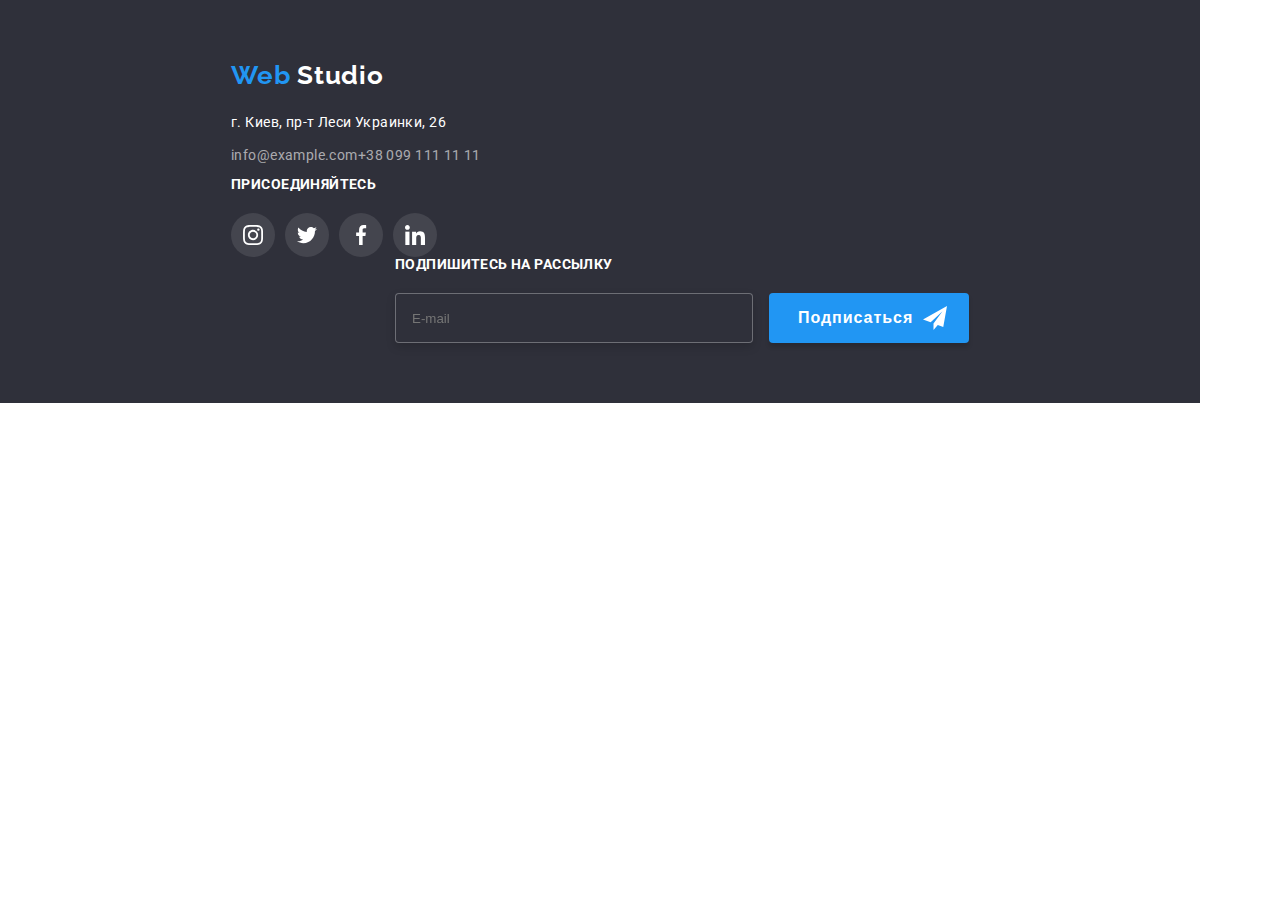
==== index.html @ d9db0a03 "clients" ====
<!DOCTYPE html>
<html lang="ru">
  
<head>
  <meta charset="UTF-8" />
  <meta http-equiv="X-UA-Compatible" content="IE=edge" />
  <meta name="viewport" content="width=device-width>, initial-scale=1.0" />
  <link rel="preconnect" href="https://fonts.googleapis.com">
  <link rel="preconnect" href="https://fonts.gstatic.com" crossorigin>
  <link href="https://fonts.googleapis.com/css2?family=Raleway:wght@700&family=Roboto:wght@400;500;700;900&display=swap"
    rel="stylesheet">
  <title>Document</title>
  <link rel="stylesheet" href="https://cdnjs.cloudflare.com/ajax/libs/modern-normalize/1.1.0/modern-normalize.min.css"
    integrity="sha512-wpPYUAdjBVSE4KJnH1VR1HeZfpl1ub8YT/NKx4PuQ5NmX2tKuGu6U/JRp5y+Y8XG2tV+wKQpNHVUX03MfMFn9Q=="
    crossorigin="anonymous" referrerpolicy="no-referrer" />
    <link
    rel="stylesheet"
    href="https://cdnjs.cloudflare.com/ajax/libs/animate.css/4.1.1/animate.min.css"
  />
  <link rel="stylesheet" href="./css/main.min.css" />
</head>
<body>
  <!--Header-->
  <!-- <header class="header">
    <div class="container">
      <a class="logo header__logo" href="./index.html"><span class="logo__web">Web</span>
        <span class="logo__studio">Studio</span></a>
      <nav class="navigation">
        <ul class="header-list">
          <li class="header-list__item">
            <a class="header-list__link current header-list__link current--active" href="./index.html">Студия</a>
          </li>
          <li class="header-list__item">
            <a class="header-list__link" href="./potrfolio.html">Портфолио</a>
          </li>
          <li class="header-list__item">
            <a class="header-list__link" href="Контакты">Контакты</a>
          </li>
        </ul>
      </nav>
      <ul class="header-list">
        <li class="header-list__item">
          <a class="header-list__mail" href="mailto:info@devstudio.com">
           <svg class="header-list__icon" width="16" height="12">
              <use href="./images/icons/symbol-defs header.svg#icon-envelope">
              </use>
            </svg>
            info@devstudio.com
          </a>
        </li>
        <li class="header-list__item">
          <a class="header-list__tel" href="tel:+380961111111">
            <svg class="header-list__icon" width="10" height="16">
              <use href="./images/icons/symbol-defs header.svg#icon-smartphone">
              </use>
            </svg>
            +38 096 111 11 11
          </a>
        </li>
      </ul>
    </div>
  </header>
  <main> -->
    <!--Section 1-->
    <!-- <section class="hero">
      <div class="container">
        <h1 class="hero__title">Эффективные решения <br> для вашего бизнеса</h1>
        <button type="button" class="hero__btn" data-modal-open>Заказать услугу</button>
      </div>
    </section> -->
    <!--Section 2-->
   <!--  <section class="about">
      <div class="container">
        <h2 class="visually-hidden">Преимущества</h2>
        <ul class="about-list">
          <li class="about-list__item">
            <div class="feauture">
              <svg class="feauture__icon" width="70" height="70">
                <use href="./images/icons/symbol-defs feauture.svg#icon-antenna">
                </use>
              </svg>
            </div>
            <h3 class="about-list__title">Внимание к деталям</h3>
            <p class="about-list__text">
              Идейные соображения, а также начало повседневной работы по
              формированию позиции.
            </p>
          </li>
          <li class="about-list__item">
            <div class="feauture">
              <svg class="feauture__icon" width="70" height="70">
                <use href="./images/icons/symbol-defs feauture.svg#icon-clock">
                </use>
              </svg>
            </div>
            <h3 class="about-list__title">Пунктуальность</h3>
            <p class="about-list__text">
              Задача организации, в особенности же рамки и место обучения кадров
              влечет за собой.
            </p>
          </li>
          <li class="about-list__item">
            <div class="feauture">
              <svg class="feauture__icon" width="70" height="70">
                <use href="./images/icons/symbol-defs feauture.svg#icon-diagram">
                </use>
              </svg>
            </div>
            <h3 class="about-list__title">Планирование</h3>
            <p class="about-list__text">
              Равным образом консультация с широким активом в значительной
              степени обуславливает.
            </p>
          </li>
          <li class="about-list__item">
            <div class="feauture">
              <svg class="feauture__icon" width="70" height="70">
                <use href="./images/icons/symbol-defs feauture.svg#icon-astronaut">
                </use>
              </svg>
            </div>
            <h3 class="about-list__title">Современные технологии</h3>
            <p class="about-list__text">
              Значимость этих проблем настолько очевидна, что реализация
              плановых заданий.
            </p>
          </li>
        </ul>
      </div>
    </section> --> 
    <!--Section 3-->
 <!--   <section class="work">
      <div class="container">
        <h2 class="work__title">Чем мы занимаемся</h2>
        <ul class="work-list">
          <li class="work-list__item">
            <div class="label">
              <img src="./images/box1.jpg" alt="код" width="370" height="294" />
              <h3 class="label__title">ДЕСКТОПНЫЕ ПРИЛОЖЕНИЯ</h3>
            </div>
          </li>
          <li class="work-list__item">
            <div class="label">
              <img src="./images/box2.jpg" alt="телефон" width="370" height="294" />
              <h3 class="label__title">МОБИЛЬНЫЕ ПРИЛОЖЕНИЯ</h3>
            </div>
          </li>
          <li class="work-list__item">
            <div class="label">
              <img src="./images/box3.jpg" alt="изображение" width="370" height="294" />
              <h3 class="label__title">ДИЗАЙНЕРСКИЕ РЕШЕНИЯ</h3>
            </div>
          </li>
        </ul>
      </div>
    </section>  -->
    <!--Section 4-->
   <!--  <section class="team">
      <div class="container">
        <h2 class="team__title">Наша команда</h2>
        <ul class="team-list">
          <li class="team-list__item">
            <img src="./images/productdesigner.jpg" alt="Product Designer" width="270" height="260" class="team-list__img" />
            <div class="team-member">
              <h3 class="team-member__name">Игорь Демьяненко</h3>
              <p class="team-member__pos">Product Designer</p>
              <ul class="soc-list">
                <li class="soc-list__item">
                  <a href="" class="soc-list__link link">
                    <svg class="soc-list__icon" width="20" height="20">
                      <use href="./images/icons/symbol-defs.svg#icon-instagram"></use>
                    </svg>
                  </a>
                </li>
                <li class="soc-list__item">
                  <a href="" class="soc-list__link link">
                    <svg class="soc-list__icon" width="20" height="20">
                      <use href="./images/icons/symbol-defs.svg#icon-twitter"></use>
                    </svg>
                  </a>
                </li>
                <li class="soc-list__item">
                  <a href="" class="soc-list__link link">
                    <svg class="soc-list__icon" width="20" height="20">
                      <use href="./images/icons/symbol-defs.svg#icon-facebook"></use>
                    </svg>
                  </a>
                </li>
                <li class="soc-list__item">
                  <a href="" class="soc-list__link link">
                    <svg class="soc-list__icon" width="20" height="20">
                      <use href="./images/icons/symbol-defs.svg#icon-linkedin"></use>
                    </svg>
                  </a>
                </li>
              </ul>
            </div>
          <li class="team-list__item">
            <img src="./images/frontenddeveloper.jpg" alt="Frontend developer" width="270" height="260"
              class="team-list__img" />
            <div class="team-member">
              <h3 class="team-member__name">Ольга Репина</h3>
              <p class="team-member__pos">Frontend Developer</p>
              <ul class="soc-list">
                <li class="soc-list__item">
                  <a href="" class="soc-list__link link">
                    <svg class="soc-list__icon" width="20" height="20">
                      <use href="./images/icons/symbol-defs.svg#icon-instagram"></use>
                    </svg>
                  </a>
                </li>
                <li class="soc-list__item">
                  <a href="" class="soc-list__link link">
                    <svg class="soc-list__icon" width="20" height="20">
                      <use href="./images/icons/symbol-defs.svg#icon-twitter"></use>
                    </svg>
                  </a>
                </li>
                <li class="soc-list__item">
                  <a href="" class="soc-list__link link">
                    <svg class="soc-list__icon" width="20" height="20">
                      <use href="./images/icons/symbol-defs.svg#icon-facebook"></use>
                    </svg>
                  </a>
                </li>
                <li class="soc-list__item">
                  <a href="" class="soc-list__link link">
                    <svg class="soc-list__icon" width="20" height="20">
                      <use href="./images/icons/symbol-defs.svg#icon-linkedin"></use>
                    </svg>
                  </a>
                </li>
              </ul>
            </div>
          <li class="team-list__item">
            <img src="./images/marketing.jpg" alt="Marketing" width="270" height="260" class="team-list__img" />
            <div class="team-member">
              <h3 class="team-member__name">Николай Тарасов</h3>
              <p class="team-member__pos">Marketing</p>
              <ul class="soc-list">
                <li class="soc-list__item">
                  <a href="" class="soc-list__link link">
                    <svg class="soc-list__icon" width="20" height="20">
                      <use href="./images/icons/symbol-defs.svg#icon-instagram"></use>
                    </svg>
                  </a>
                </li>
                <li class="soc-list__item">
                  <a href="" class="soc-list__link link">
                    <svg class="soc-list__icon" width="20" height="20">
                      <use href="./images/icons/symbol-defs.svg#icon-twitter"></use>
                    </svg>
                  </a>
                </li>
                <li class="soc-list__item">
                  <a href="" class="soc-list__link link">
                    <svg class="soc-list__icon" width="20" height="20">
                      <use href="./images/icons/symbol-defs.svg#icon-facebook"></use>
                    </svg>
                  </a>
                </li>
                <li class="soc-list__item">
                  <a href="" class="soc-list__link link">
                    <svg class="soc-list__icon" width="20" height="20">
                      <use href="./images/icons/symbol-defs.svg#icon-linkedin"></use>
                    </svg>
                  </a>
                </li>
              </ul>
            </div>
          <li class="team-list__item">
            <img src="./images/uldesigner.jpg" alt="UI Designer" width="270" height="260" class="team-list__img" />
            <div class="team-member">
              <h3 class="team-member__name">Михаил Ермаков</h3>
              <p class="team-member__pos">UI Designer</p>
              <ul class="soc-list">
                <li class="soc-list__item">
                  <a href="" class="soc-list__link link">
                    <svg class="soc-list__icon" width="20" height="20">
                      <use href="./images/icons/symbol-defs.svg#icon-instagram"></use>
                    </svg>
                  </a>
                </li>
                <li class="soc-list__item">
                  <a href="" class="soc-list__link link">
                    <svg class="soc-list__icon" width="20" height="20">
                      <use href="./images/icons/symbol-defs.svg#icon-twitter"></use>
                    </svg>
                  </a>
                </li>
                <li class="soc-list__item">
                  <a href="" class="soc-list__link link">
                    <svg class="soc-list__icon" width="20" height="20">
                      <use href="./images/icons/symbol-defs.svg#icon-facebook"></use>
                    </svg>
                  </a>
                </li>
                <li class="soc-list__item">
                  <a href="" class="soc-list__link link">
                    <svg class="soc-list__icon" width="20" height="20">
                      <use href="./images/icons/symbol-defs.svg#icon-linkedin"></use>
                    </svg>
                  </a>
                </li>
              </ul>
            </div>
          </ul>
        </div>
    </section>
    <--Clients-->
   <!--  <section class="clients">
      <div class="container">
        <h2 class="clients__title">Постоянные клиенты</h2>
        <ul class="clients-list">
          <li class="clients-list__item">
            <a href="" class="clients-list__link">
              <svg class="clients-list__icon" width="106" height="60">
                <use href="./images/icons/symbol-defs clients.svg#icon-one"></use>
              </svg>
            </a>
          </li>
          <li class="clients-list__item">
            <a href="" class="clients-list__link">
              <svg class="clients-list__icon" width="106" height="60">
                <use href="./images/icons/symbol-defs clients.svg#icon-two"></use>
              </svg>
            </a>
          </li>
          <li class="clients-list__item">
            <a href="" class="clients-list__link">
              <svg class="clients-list__icon" width="106" height="60">
                <use href="./images/icons/symbol-defs clients.svg#icon-three"></use>
              </svg>
            </a>
          </li>
          <li class="clients-list__item">
            <a href="" class="clients-list__link">
              <svg class="clients-list__icon" width="106" height="60">
                <use href="./images/icons/symbol-defs clients.svg#icon-four"></use>
              </svg>
            </a>
          </li>
          <li class="clients-list__item">
            <a href="" class="clients-list__link">
              <svg class="clients-list__icon" width="106" height="60">
                <use href="./images/icons/symbol-defs clients.svg#icon-five"></use>
              </svg>
            </a>
          </li>
          <li class="clients-list__item">
            <a href="" class="clients-list__link">
              <svg class="clients-list__icon" width="106" height="60">
                <use href="./images/icons/symbol-defs clients.svg#icon-six"></use>
              </svg>
            </a>
          </li>
        </ul>
      </div>
    </section>
  </main> --> 
  <!--Footer-->
  <footer class="footer">
    <div class="container">
      <div class="flex-wrap-footer">
      <div class="footer-address">
        <a class="logo footer-address__logo" href="./index.html">
          <span class="logo__web">Web</span>
          <span class="logo__studio logo__studio--inverse">Studio</span></a>
        <p class="footer-address__text">г. Киев, пр-т Леси Украинки, 26</p>
        <address>
          <ul class="address-list">
            <li class="address-list__item"><a class="address-list__mail">info@example.com</a></li>
            <li class="address-list__item"><a class="address-list__tel">+38 099 111 11 11</a></li>
          </ul>
        </address>
      </div>
      <div class="footer-invite">
        <p class="footer-invite__text">ПРИСОЕДИНЯЙТЕСЬ</p>
        <ul class="footersoc-list list">
          <li class="footersoc-list__item">
            <a href="" class="footersoc-list__link link">
              <svg class="footersoc-list__icon" width="20" height="20">
                <use href="./images/icons/symbol-defs.svg#icon-instagram"></use>
              </svg>
            </a>
          </li>
          <li class="footersoc-list__item">
            <a href="" class="footersoc-list__link link">
              <svg class="footersoc-list__icon" width="20" height="20">
                <use href="./images/icons/symbol-defs.svg#icon-twitter"></use>
              </svg>
            </a>
          </li>
          <li class="footersoc-list__item">
            <a href="" class="footersoc-list__link link">
              <svg class="footersoc-list__icon" width="20" height="20">
                <use href="./images/icons/symbol-defs.svg#icon-facebook"></use>
              </svg>
            </a>
          </li>
          <li class="footersoc-list__item">
            <a href="" class="footersoc-list__link link">
              <svg class="footersoc-list__icon" width="20" height="20">
                <use href="./images/icons/symbol-defs.svg#icon-linkedin"></use>
              </svg>
            </a>
          </li>
        </ul>
      </div>
      </div>
      <div class="footer-form">
        <p class="footer-form__text">ПОДПИШИТЕСЬ НА РАССЫЛКУ</p>
        <input type="email" name="email" class="footer-form__input" placeholder="E-mail" required/>
        <button class="footer-form__submit" type="submit">Подписаться</button>
      </div>
    </div>
  </footer>
  <div class="backdrop is-hidden" data-modal>
  <div class="modal">
      <button type="button" class="modal__button" data-modal-close>
        <svg class="modal__icon" width="18" height="18">
          <use href="./images/icons.svg/symbol-defs.svg#icon-close"></use>
        </svg>
      </button>
      <p class="modal__title">Оставьте свои данные, мы вам перезвоним</p>
      <form class="modal__form">
        <div class="modal__form-field">
        <label class="modal__input-text" for="user-name">Имя</label>
        <div class="modal__input-wrap">
        <input type="text" name="user-name" class="modal__input" id="user-name" required/>
        <svg class="modal__input-icon" width="18" height="18">
          <use href="./images/icons.svg/symbol-defs.svg#icon-person"></use>
        </svg>
      </div>
       </div>

       <div class="modal__form-field">
        <label class="modal__input-text" for="user-tel">Телефон</label>
        <div class="modal__input-wrap">
        <input type="tel" name="user-tel" class="modal__input" id="user-tel" required/>
        <svg class="modal__input-icon" width="18" height="18">
          <use href="./images/icons.svg/symbol-defs.svg#icon-phone"></use>
        </svg>
       </div>
       </div>

       <div class="modal__form-field">
        <label class="modal__input-text" for="user-email">Почта</label>
        <div class="modal__input-wrap">
        <input type="email" name="user-email" class="modal__input" id="user-email" required/>
        <svg class="modal__input-icon" width="18" height="18">
          <use href="./images/icons.svg/symbol-defs.svg#icon-email"></use>
        </svg>
       </div>
       </div>


       <div class="modal__form-field">
        <label class="modal__input-text" for="user-text">Комментарий</label>
        <textarea class="modal__text" name="user-text" id="user-text" placeholder="Введите текст"></textarea>
      </div>

      <div class="modal__form-field"> 
        <input type="checkbox" class="modal__check visually-hidden" id="modal-check" name="privacy-check" required/>
        <label for="modal-check" class="modal__check-text">Соглашаюсь с рассылкой и принимаю &nbsp;
          <a href="" class="modal__check-link">Условия договора</a></label>
      </div>

      <button type="submit" class="modal__submit">Отправить</button>  
      </form>
    </div>
  </div>
  <script src="./js/modal.js"></script>
</body>
</html>
---- css/main.min.css ----
:root{--header-color: #212121;--first-title-color: #212121;--second-title-color: #2196f3;--first-btn-color: #ffffff;--second-btn-color: #2196f3;--accent-color: #2196f3}*,*::before,*::after{-webkit-box-sizing:border-box;box-sizing:border-box}textarea{resize:none}.visually-hidden{position:absolute;white-space:nowrap;width:1px;height:1px;overflow:hidden;border:0;padding:0;clip:rect(0 0 0 0);-webkit-clip-path:inset(50%);clip-path:inset(50%);margin:-1px}img{display:block;max-width:100%;height:auto;width:100%}body{color:#757575;font-family:Roboto,sans-serif;margin:0 auto}p,h1,h2,h3,h4,h5,h6{margin:0}ul,ol{margin:0;padding-left:0}.header-list,.about-list,.work-list,.clients-list,.footersoc-list,.team-list,.team-soc-list,.address-list,.section-list,.project-list,.section__title,.section__text,.project-list{list-style:none}.header__logo,.header-list__link,.team-soc-link,.clients-link,.footer-address__logo,.header-list__mail,.header-list__tel,.address-mail,.address-tel,.work-link,.section__title,.section__text,.project-list,.project-list__link{text-decoration:none}.container{width:100%;padding-left:15px;padding-right:15px;margin:0 auto}@media screen and (min-width: 480px){.container{width:480px}}@media screen and (min-width: 768px){.container{width:768px}}@media screen and (min-width: 1200px){.container{width:1200px}}.header .container{display:-webkit-box;display:-ms-flexbox;display:flex;-webkit-box-align:center;-ms-flex-align:center;align-items:center}.header{display:block;border-bottom:1px solid #ececec}.header-list{display:-webkit-box;display:-ms-flexbox;display:flex;margin-left:auto;display:flex;-webkit-box-align:baseline;-ms-flex-align:baseline;align-items:baseline;-webkit-box-align:center;-ms-flex-align:center;align-items:center;-webkit-box-pack:center;-ms-flex-pack:center;justify-content:center;cursor:pointer;color:#757575}.header-list__link{display:-webkit-box;display:-ms-flexbox;display:flex;-webkit-box-align:center;-ms-flex-align:center;align-items:center;font-weight:500;font-size:14px;line-height:1.14;letter-spacing:.02em;color:var(--header-color)}.header-list__mail,.header-list__tel{display:-webkit-box;display:-ms-flexbox;display:flex;-webkit-box-align:center;-ms-flex-align:center;align-items:center;font-weight:500;font-size:14px;line-height:1.14;letter-spacing:.02em;color:#757575;-webkit-transition-property:color;transition-property:color;-webkit-transition-duration:250ms;transition-duration:250ms;-webkit-transition-timing-function:cubic-bezier(0.4, 0, 0.2, 1);transition-timing-function:cubic-bezier(0.4, 0, 0.2, 1)}.header-list__tel{margin-left:0 auto}.header-list__icon :hover,.header-list__icon :focus{fill:#2196f3}.header-list__tel+.header-list__mail{display:-webkit-box;display:-ms-flexbox;display:flex;-webkit-box-align:center;-ms-flex-align:center;align-items:center;font-weight:500;font-size:14px;line-height:1.14;color:#757575;-webkit-box-align:baseline;-ms-flex-align:baseline;align-items:baseline;-webkit-box-pack:center;-ms-flex-pack:center;justify-content:center;-webkit-transition-property:color;transition-property:color;-webkit-transition-duration:250ms;transition-duration:250ms;-webkit-transition-timing-function:cubic-bezier(0.4, 0, 0.2, 1);transition-timing-function:cubic-bezier(0.4, 0, 0.2, 1)}.header-list:hover,.header-list:focus{color:#2196f3}.header-list__link.current{position:relative;color:var(--accent-color)}.header-list__link.current--active{color:var(--accent-color)}.header-list__link.current::after{position:absolute;bottom:0;left:0;content:"";display:block;width:100%;height:4px;border-radius:2px;background-color:#2196f3}.header-list__icon{fill:currentColor;margin-right:10px}.header-list__link:hover,.header-list__link:focus{color:var(--accent-color)}.header__logo{font-family:"Raleway";font-weight:700;font-size:26px;line-height:1.19;letter-spacing:.03em;color:#000;margin-right:93px}.header__logo{margin-right:93px}.logo__web{font-family:"Raleway";font-weight:700;font-size:26px;line-height:1.19;letter-spacing:.03em;color:#2196f3}.logo__studio{font-family:"Raleway";font-weight:700;font-size:26px;line-height:1.19;letter-spacing:.03em;color:#000}.header-list .header-list__link{display:block;padding-top:32px;padding-bottom:32px;color:var(--header-color);font-weight:500;font-size:14px;line-height:1.14;letter-spacing:.02em;-webkit-transition-property:color;transition-property:color;-webkit-transition-duration:250ms;transition-duration:250ms;-webkit-transition-timing-function:cubic-bezier(0.4, 0, 0.2, 1);transition-timing-function:cubic-bezier(0.4, 0, 0.2, 1)}.header-list__item:not(:last-child){margin-right:50px}.header-list__item :hover,.header-list__item :focus{color:#2196f3}.hero{content:"";background-color:#2f303a;max-width:100%;max-height:auto;margin:0 auto;background-image:-webkit-gradient(linear, left top, left bottom, from(rgba(47, 48, 58, 0.4)), to(rgba(47, 48, 58, 0.4))),url(../images/hero.jpg);background-image:linear-gradient(rgba(47, 48, 58, 0.4), rgba(47, 48, 58, 0.4)),url(../images/hero.jpg);background-repeat:no-repeat;background-position:center;background-size:cover;padding-top:200px;padding-bottom:200px}@media screen and (min-width: 480px){.hero{width:480px;max-width:100%;max-height:auto;margin:0 auto}}@media screen and (min-width: 768px){.hero{width:768px;max-width:100%;max-height:auto;margin:0 auto}}@media screen and (min-width: 1200px){.hero{width:1200px;max-width:100%;max-height:auto;margin:0 auto}}.hero{background-color:#2f303a}.hero__title{margin:0 auto;margin-bottom:30px}@media screen and (min-width: 480px){.hero__title{width:480px;margin-top:0;font-weight:900;font-size:26px;line-height:1.61;letter-spacing:.06em;text-align:center;text-transform:uppercase;color:#fff;-webkit-box-align:center;-ms-flex-align:center;align-items:center;margin:0 auto;margin-bottom:30px}}@media screen and (min-width: 768px){.hero__title{width:768px;margin-top:0;font-weight:900;font-size:26px;line-height:1.61;letter-spacing:.06em;text-align:center;text-transform:uppercase;color:#fff;-webkit-box-align:center;-ms-flex-align:center;align-items:center;margin:0 auto;margin-bottom:30px}}@media screen and (min-width: 1200px){.hero__title{width:1200px;margin-top:0;font-weight:900;font-size:26px;line-height:1.61;letter-spacing:.06em;text-align:center;text-transform:uppercase;color:#fff;-webkit-box-align:center;-ms-flex-align:center;align-items:center;margin:0 auto;margin-bottom:30px}}.hero__btn{height:50px;min-width:200px;border-radius:4px;border:0;padding:10px 32px;text-align:center;font-family:inherit;font-weight:700;font-size:16px;line-height:1,88;display:block;letter-spacing:.06em;color:#fff;background-color:#2196f3;margin:0 auto;display:block}.about{padding-top:60px;padding-bottom:60px}@media screen and (min-width: 768px){.about{padding-top:60px;padding-bottom:60px}}@media screen and (min-width: 1200px){.about{padding-top:94px;padding-bottom:94px}}.about-list{margin-bottom:30px}@media screen and (min-width: 768px){.about-list{display:-webkit-box;display:-ms-flexbox;display:flex;-ms-flex-wrap:wrap;flex-wrap:wrap;margin-left:-30px}}.about-list__title{margin-bottom:10px;font-weight:700;font-size:14px;line-height:1.14;letter-spacing:.03em;text-transform:uppercase;color:#212121}.about-list__text{min-width:270px;font-weight:400;font-size:14px;line-height:1.71;letter-spacing:.03em;color:#757575;margin-bottom:30px}.feauture{width:100%;height:120px;margin-bottom:30px;background:#f5f4fa;border-radius:4px;-webkit-box-pack:center;-ms-flex-pack:center;justify-content:center;-webkit-box-align:center;-ms-flex-align:center;align-items:center}@media screen and (min-width: 768px){.feauture{display:-webkit-box;display:-ms-flexbox;display:flex;margin-bottom:30px}}.feauture__icon{width:70px;height:70px}@media screen and (min-width: 768px){.about-list__item{width:calc(50% - 30px);margin-left:30px}}@media screen and (min-width: 1200px){.about-list__item{width:calc(25% - 30px)}}@media screen and (min-width: 1200px){.work{width:1200px;padding-top:0;padding-bottom:94px}}.work__title{margin-bottom:50px;font-weight:700;font-size:36px;line-height:1.17;text-align:center;letter-spacing:.03em;color:#212121}@media screen and (min-width: 1200px){.work-list{width:1200px;display:-webkit-box;display:-ms-flexbox;display:flex}}.work-list__item+.work-list__item{margin-left:30px}.work-list__item{width:calc(33.3333333333% - 30px)}.label{position:relative}.label__title{position:absolute;bottom:0;color:#fff;background-color:rgba(47,48,58,.8);width:100%;height:70px;padding:27px;text-align:center;margin-bottom:0}.team{padding-top:60px;padding-bottom:60px}@media screen and (min-width: 768px){.team{padding-top:60px;padding-bottom:60px}}@media screen and (min-width: 1200px){.team{padding-top:94px;padding-bottom:94px}}.team{font-weight:500;font-size:16px;line-height:1.19;text-align:center;letter-spacing:.03em;color:#212121;background:#f5f4fa}.team__title{margin-bottom:30px;font-weight:700;font-size:28px;line-height:1.17;text-align:center;letter-spacing:.03em;color:#212121}@media screen and (min-width: 1200px){.team__title{margin-bottom:50px}}.team .team-list{margin-bottom:-30px}@media screen and (min-width: 768px){.team .team-list{display:-webkit-box;display:-ms-flexbox;display:flex;-ms-flex-wrap:wrap;flex-wrap:wrap;margin-left:-30px}}.team .team-list__img{background:#fff}.team .team-list__item{margin-bottom:30px}@media screen and (min-width: 768px){.team .team-list__item{width:calc(50% - 30px);margin-left:30px}}@media screen and (min-width: 1200px){.team .team-list__item{width:calc(25% - 30px)}}.team .team-list__item{background:#fff;-webkit-box-shadow:0px 1px 3px rgba(0,0,0,.12),0px 1px 1px rgba(0,0,0,.14),0px 2px 1px rgba(0,0,0,.2);box-shadow:0px 1px 3px rgba(0,0,0,.12),0px 1px 1px rgba(0,0,0,.14),0px 2px 1px rgba(0,0,0,.2);border-radius:0px 0px 4px 4px}.team .team-member{padding-top:30px;padding-bottom:30px;background-color:#fff}.team .team-member__name{font-weight:500;font-size:16px;line-height:1.19;text-align:center;letter-spacing:.03em;color:#212121;margin-bottom:10px;background:#fff}.team .team-member__pos{margin-bottom:16px;font-weight:400;font-size:16px;line-height:1.19;text-align:center;letter-spacing:.03em;color:#757575;background:#fff}.team .team-member:last-child{margin-bottom:0}.team .soc-list{display:-webkit-box;display:-ms-flexbox;display:flex;-webkit-box-pack:center;-ms-flex-pack:center;justify-content:center}.team .soc-list__item+.team .soc-list__item{margin-left:10px}.team .soc-list__item{border-radius:50px;display:-webkit-box;display:-ms-flexbox;display:flex;-webkit-box-align:center;-ms-flex-align:center;align-items:center;-webkit-box-pack:center;-ms-flex-pack:center;justify-content:center}.team .soc-list__link{width:44px;height:44px;border-radius:50px;display:-webkit-box;display:-ms-flexbox;display:flex;-webkit-box-align:center;-ms-flex-align:center;align-items:center;-webkit-box-pack:center;-ms-flex-pack:center;justify-content:center;cursor:pointer;fill:#afb1b8;-webkit-transition-property:color,background-color;transition-property:color,background-color;-webkit-transition-duration:250ms;transition-duration:250ms;-webkit-transition-timing-function:cubic-bezier(0.4, 0, 0.2, 1);transition-timing-function:cubic-bezier(0.4, 0, 0.2, 1)}.team .soc-list__icon{width:20px;height:20px;color:#afb1b8}.team .soc-list__link:hover,.team .soc-list__link:focus{background-color:#2196f3;fill:#fff}@media screen and (min-width: 768px){.clients{width:768px;padding-top:60px;padding-bottom:60px}}@media screen and (min-width: 480px){.clients{width:480px;padding-top:60px;padding-bottom:60px}}@media screen and (min-width: 1200px){.clients{width:1200px;padding-top:94px;padding-bottom:94px}}.clients__title{margin-bottom:30px;font-weight:700;font-size:36px;line-height:1.17;text-align:center;letter-spacing:.03em;color:#212121}@media screen and (min-width: 1200px){.clients__title{width:1200px;margin-bottom:50px}}@media screen and (min-width: 480px){.clients-list{width:480px;display:-webkit-box;display:-ms-flexbox;display:flex;-ms-flex-wrap:wrap;flex-wrap:wrap;-webkit-box-align:center;-ms-flex-align:center;align-items:center;margin-left:-30px;margin-bottom:-30px}}@media screen and (min-width: 480px){.clients-list__item{width:480px;width:100%;height:92px}}@media screen and (min-width: 480px){.clients-list__link{width:480px;display:-webkit-box;display:-ms-flexbox;display:flex;width:100%;height:100%;border:1px solid #afb1b8;border-radius:4px;-webkit-box-pack:center;-ms-flex-pack:center;justify-content:center;-webkit-box-align:center;-ms-flex-align:center;align-items:center;cursor:pointer;color:#afb1b8;-webkit-transition-property:color,border-color;transition-property:color,border-color;-webkit-transition-duration:250ms;transition-duration:250ms;-webkit-transition-timing-function:cubic-bezier(0.4, 0, 0.2, 1);transition-timing-function:cubic-bezier(0.4, 0, 0.2, 1)}}@media screen and (min-width: 480px){.clients-list__item{width:768px;display:-webkit-box;display:-ms-flexbox;display:flex;width:calc(50% - 30px);width:210px;height:92px;-webkit-box-align:center;-ms-flex-align:center;align-items:center;margin-left:30px;margin-bottom:30px}}.clients-list__item+.clients-list__item{margin-left:30px}@media screen and (min-width: 480px){.clients-list__item+.clients-list__item{width:480px;display:-webkit-box;display:-ms-flexbox;display:flex;width:calc(50% - 30px)}}@media screen and (min-width: 768px){.clients-list{width:768px;display:-webkit-box;display:-ms-flexbox;display:flex;-ms-flex-wrap:wrap;flex-wrap:wrap;-webkit-box-align:center;-ms-flex-align:center;align-items:center;margin-left:-30px;margin-bottom:-30px}}@media screen and (min-width: 768px){.clients-list__item{width:768px;width:100%;height:92px}}@media screen and (min-width: 768px){.clients-list__link{width:768px;display:-webkit-box;display:-ms-flexbox;display:flex;width:100%;height:100%;border:1px solid #afb1b8;border-radius:4px;-webkit-box-pack:center;-ms-flex-pack:center;justify-content:center;-webkit-box-align:center;-ms-flex-align:center;align-items:center;cursor:pointer;color:#afb1b8;-webkit-transition-property:color,border-color;transition-property:color,border-color;-webkit-transition-duration:250ms;transition-duration:250ms;-webkit-transition-timing-function:cubic-bezier(0.4, 0, 0.2, 1);transition-timing-function:cubic-bezier(0.4, 0, 0.2, 1)}}.clients-list__icon{width:106px;height:60px;fill:currentColor}.clients-list__link:hover,.clients-list .clients-list__link:focus{border-color:#2196f3}.clients-list__link:hover{color:#2196f3}.clients-list__link:focus{color:#2196f3}.clients-list__icon:hover,.clients-list__icon:focus{fill:#2196f3}@media screen and (min-width: 768px){.clients-list__item{width:768px;display:-webkit-box;display:-ms-flexbox;display:flex;width:calc(33.3333333333% - 30px);width:226px;height:92px;-webkit-box-align:center;-ms-flex-align:center;align-items:center;margin-left:30px;margin-bottom:30px}}.clients-list__item+.clients-list__item{margin-left:30px}@media screen and (min-width: 768px){.clients-list__item+.clients-list__item{width:768px;display:-webkit-box;display:-ms-flexbox;display:flex;width:calc(33.3333333333% - 30px)}}@media screen and (min-width: 1200px){.clients-list{width:1200px;display:-webkit-box;display:-ms-flexbox;display:flex;-ms-flex-wrap:wrap;flex-wrap:wrap}}@media screen and (min-width: 1200px){.clients-list__item{display:-webkit-box;display:-ms-flexbox;display:flex;width:170px;height:92px;-ms-flex-wrap:wrap;flex-wrap:wrap}}@media screen and (min-width: 1200px){.clients-list__link{width:1200px;display:-webkit-box;display:-ms-flexbox;display:flex;width:170px;height:92px;border:1px solid #afb1b8;border-radius:4px;-webkit-box-pack:center;-ms-flex-pack:center;justify-content:center;-webkit-box-align:center;-ms-flex-align:center;align-items:center;cursor:pointer;color:#afb1b8;-webkit-transition-property:color,border-color;transition-property:color,border-color;-webkit-transition-duration:250ms;transition-duration:250ms;-webkit-transition-timing-function:cubic-bezier(0.4, 0, 0.2, 1);transition-timing-function:cubic-bezier(0.4, 0, 0.2, 1)}}.clients-list__icon{width:106px;height:60px;fill:currentColor}.clients-list__link:hover,.clients-list .clients-list__link:focus{border-color:#2196f3}.clients-list__link:hover{color:#2196f3}.clients-list__link:focus{color:#2196f3}.clients-list__icon:hover,.clients-list__icon:focus{fill:#2196f3}@media screen and (min-width: 1200px){.clients-list__item{width:1200px;width:170px;height:92px;-ms-flex-wrap:wrap;flex-wrap:wrap;display:-webkit-box;display:-ms-flexbox;display:flex}}@media screen and (min-width: 1200px){.clients-list__item+.clients-list__item{width:1200px;margin-left:30px;display:-webkit-box;display:-ms-flexbox;display:flex}}@media screen and (min-width: 480px){.footer{width:480px;display:block;padding:60px 0;background:#2f303a}}@media screen and (min-width: 768px){.footer{width:768px;padding:60px 0;-ms-flex-wrap:wrap;flex-wrap:wrap;background:#2f303a}}@media screen and (min-width: 1200px){.footer{width:1200px;display:block;padding:60px 0;background:#2f303a}}@media screen and (min-width: 768px){.footer>.container{width:768px;display:-webkit-box;display:-ms-flexbox;display:flex;-webkit-box-align:baseline;-ms-flex-align:baseline;align-items:baseline;-ms-flex-wrap:wrap;flex-wrap:wrap}}@media screen and (min-width: 768px){.footer-address{width:768px;-webkit-box-align:center;-ms-flex-align:center;align-items:center}}.footer-address .footer-address__logo{display:inline-block;margin-bottom:20px;display:block;font-family:"Raleway";font-style:normal;font-weight:700;font-size:26px;line-height:1.19;letter-spacing:.03em}@media screen and (min-width: 768px){.footer-address .footer-address__text{width:768px;margin-bottom:9px;font-family:"Roboto";font-style:normal;font-weight:400;font-size:14px;line-height:1.71;letter-spacing:.03em;color:#fff}}.footer-address .logo__web{display:inline-block;font-family:"Raleway";font-style:normal;font-weight:700;font-size:26px;line-height:1.19;letter-spacing:.03em;color:#2196f3}.footer-address .logo__studio{display:inline-block;font-family:"Raleway";font-style:normal;font-weight:700;font-size:26px;line-height:1.19;letter-spacing:.03em}.footer-address .logo__studio--inverse{color:#fff}@media screen and (min-width: 768px){.address-list{width:768px;display:-webkit-box;display:-ms-flexbox;display:flex}}@media screen and (min-width: 768px){.address-list__mail,.address-list__tel{width:768px;font-family:"Roboto";font-style:normal;font-weight:400;font-size:14px;line-height:1.71;letter-spacing:.03em;color:rgba(255,255,255,.6)}}.address-list__item{margin-bottom:9px}.address-list__item:last-child{margin-bottom:0}@media screen and (min-width: 768px){.footer-invite{width:768px;margin-right:70px;display:-webkit-box;display:-ms-flexbox;display:flex;-ms-flex-wrap:wrap;flex-wrap:wrap;-webkit-box-align:center;-ms-flex-align:center;align-items:center;-ms-flex-pack:distribute;justify-content:space-around}}@media screen and (min-width: 768px){.footer-invite__text{width:768px;font-weight:700;font-size:14px;line-height:1.14;letter-spacing:.03em;color:#fff;margin-bottom:20px}}@media screen and (min-width: 768px){.footersoc-list{width:768px;display:-webkit-box;display:-ms-flexbox;display:flex}}@media screen and (min-width: 768px){.footersoc-list__link{width:768px;display:-webkit-box;display:-ms-flexbox;display:flex;width:100%;height:100%;background-color:rgba(255,255,255,.1);border-radius:50%;display:flex;-webkit-box-align:center;-ms-flex-align:center;align-items:center;-webkit-box-pack:center;-ms-flex-pack:center;justify-content:center;-webkit-transition-property:background-color;transition-property:background-color;-webkit-transition-duration:250ms;transition-duration:250ms;-webkit-transition-timing-function:cubic-bezier(0.4, 0, 0.2, 1);transition-timing-function:cubic-bezier(0.4, 0, 0.2, 1)}}.footersoc-list__icon{fill:#fff}.footersoc-list__link:hover,.footersoc-list__link:focus{background-color:#2196f3}.footersoc-list__item{width:44px;height:44px}.footersoc-list__item+.footersoc-list__item{margin-left:10px}.footer-form{display:block;margin-left:auto}.footer-form__text{font-weight:700;font-size:14px;line-height:1.14;letter-spacing:.03em;color:#fff;margin-bottom:20px}.footer-form__input{width:358px;height:50px;padding:15px 16px;background:#2f303a;border:1px solid rgba(255,255,255,.3);-webkit-box-sizing:border-box;box-sizing:border-box;-webkit-filter:drop-shadow(0px 4px 4px rgba(0, 0, 0, 0.15));filter:drop-shadow(0px 4px 4px rgba(0, 0, 0, 0.15));border-radius:4px;padding:15px 16px;-webkit-transition-property:border;transition-property:border;-webkit-transition-duration:250ms;transition-duration:250ms;-webkit-transition-timing-function:cubic-bezier(0.4, 0, 0.2, 1);transition-timing-function:cubic-bezier(0.4, 0, 0.2, 1)}.footer-form__input:focus{outline:none;border:1px solid #2196f3}.footer-form__submit{display:-webkit-inline-box;display:-ms-inline-flexbox;display:inline-flex;width:200px;padding:10px;padding-left:29px;background:#2196f3;-webkit-box-shadow:0px 4px 4px rgba(0,0,0,.15);box-shadow:0px 4px 4px rgba(0,0,0,.15);border-radius:4px;border:0;margin-left:12px;font-weight:700;font-size:16px;line-height:1.88;-webkit-box-align:center;-ms-flex-align:center;align-items:center;letter-spacing:.06em;color:#fff;-webkit-transition-property:border;transition-property:border;-webkit-transition-duration:250ms;transition-duration:250ms;-webkit-transition-timing-function:cubic-bezier(0.4, 0, 0.2, 1);transition-timing-function:cubic-bezier(0.4, 0, 0.2, 1)}.footer-form__submit::after{content:"";margin-left:10px;width:24px;height:24px;background-image:url(../images/send.svg);background-repeat:no-repeat;background-size:contain}.footer-form__submit:focus{outline:none;border:1px solid #2196f3}.project{padding-top:94px;padding-bottom:94px}.section-list{display:-webkit-box;display:-ms-flexbox;display:flex;-webkit-box-pack:center;-ms-flex-pack:center;justify-content:center;margin-bottom:50px;border:0}.section-list__item{margin-right:8px;border:0}.section-list__btn{padding:6px 22px;background:#f5f4fa;border-radius:4px;border:0;font-family:inherit;font-weight:500;font-size:16px;line-height:1.62;text-align:center;letter-spacing:.03em;cursor:pointer;-webkit-transition-property:color,background-color,-webkit-box-shadow;transition-property:color,background-color,-webkit-box-shadow;transition-property:color,background-color,box-shadow;transition-property:color,background-color,box-shadow,-webkit-box-shadow;-webkit-transition-duration:250ms;transition-duration:250ms;-webkit-transition-timing-function:cubic-bezier(0.4, 0, 0.2, 1);transition-timing-function:cubic-bezier(0.4, 0, 0.2, 1)}.section-list__btn:hover,.section-list__btn:focus{-webkit-box-shadow:0px 3px 1px rgba(0,0,0,.1),0px 1px 2px rgba(0,0,0,.08),0px 2px 2px rgba(0,0,0,.12);box-shadow:0px 3px 1px rgba(0,0,0,.1),0px 1px 2px rgba(0,0,0,.08),0px 2px 2px rgba(0,0,0,.12);border-radius:4px;color:var(--first-btn-color);background-color:var(--accent-color)}.project-list{display:-webkit-box;display:-ms-flexbox;display:flex;-ms-flex-wrap:wrap;flex-wrap:wrap;margin-top:-30px;margin-left:-30px}.project-list__link{display:block;-webkit-transition-property:-webkit-box-shadow;transition-property:-webkit-box-shadow;transition-property:box-shadow;transition-property:box-shadow, -webkit-box-shadow;-webkit-transition-duration:250ms;transition-duration:250ms;-webkit-transition-timing-function:cubic-bezier(0.4, 0, 0.2, 1);transition-timing-function:cubic-bezier(0.4, 0, 0.2, 1)}.project-list__link:hover,.project-list__link:focus{-webkit-box-shadow:0px 1px 1px rgba(0,0,0,.12),0px 4px 4px rgba(0,0,0,.06),1px 4px 6px rgba(0,0,0,.16);box-shadow:0px 1px 1px rgba(0,0,0,.12),0px 4px 4px rgba(0,0,0,.06),1px 4px 6px rgba(0,0,0,.16)}.description{position:relative;overflow:hidden}.description__text{position:absolute;height:101%;top:0;font-weight:400;font-size:18px;line-height:1.6;letter-spacing:.03em;background-color:rgba(33,150,243,.9);color:#fff;padding:63px 24px;-webkit-transform:translateY(100%);transform:translateY(100%);-webkit-transition-property:-webkit-transform;transition-property:-webkit-transform;transition-property:transform;transition-property:transform, -webkit-transform;-webkit-transition-duration:250ms;transition-duration:250ms;-webkit-transition-timing-function:cubic-bezier(0.4, 0, 0.2, 1);transition-timing-function:cubic-bezier(0.4, 0, 0.2, 1)}.project-list__item:hover .description__text{-webkit-transform:translateY(0);transform:translateY(0)}.project-list__item:focus .description__text{-webkit-transform:translateY(0);transform:translateY(0)}.project-list__item{margin-left:30px;margin-top:30px}.project-list__item{display:block;cursor:pointer;-webkit-transition-property:-webkit-box-shadow;transition-property:-webkit-box-shadow;transition-property:box-shadow;transition-property:box-shadow, -webkit-box-shadow;-webkit-transition-duration:250ms;transition-duration:250ms;-webkit-transition-timing-function:cubic-bezier(0.4, 0, 0.2, 1);transition-timing-function:cubic-bezier(0.4, 0, 0.2, 1)}.project-list__item{width:calc 3.3333333333px;margin-bottom:30 px}.section{padding:20px 24px;border:1px solid #eee;-webkit-box-sizing:border-box;box-sizing:border-box;border-top:none}.section__title{margin-bottom:4px;font-weight:700;font-size:18px;line-height:2;letter-spacing:.06em;color:#212121}.section__text{font-weight:400;font-size:16px;line-height:1.88;letter-spacing:.03em;color:#757575}.project-list__item:hover{-webkit-box-shadow:0px 1px 1px rgba(0,0,0,.12),0px 4px 4px rgba(0,0,0,.06),1px 4px 6px rgba(0,0,0,.16);box-shadow:0px 1px 1px rgba(0,0,0,.12),0px 4px 4px rgba(0,0,0,.06),1px 4px 6px rgba(0,0,0,.16)}.project-list__item:focus{-webkit-box-shadow:0px 1px 1px rgba(0,0,0,.12),0px 4px 4px rgba(0,0,0,.06),1px 4px 6px rgba(0,0,0,.16);box-shadow:0px 1px 1px rgba(0,0,0,.12),0px 4px 4px rgba(0,0,0,.06),1px 4px 6px rgba(0,0,0,.16)}.backdrop{position:fixed;top:0;width:100%;height:100%;background:rgba(0,0,0,.2);-webkit-transition:opacity 1000ms,visibility 1000ms;transition:opacity 1000ms,visibility 1000ms}.backdrop.is-hidden .modal{-webkit-transform:rotate(0) scale(0.3);transform:rotate(0) scale(0.3)}.modal{position:absolute;top:50%;left:50%;-webkit-transform:rotate(360deg) translate(-50%, -50%) scale(1);transform:rotate(360deg) translate(-50%, -50%) scale(1);width:95vw;min-height:581px;background:#fff;-webkit-box-shadow:0px 1px 3px rgba(0,0,0,.12),0px 1px 1px rgba(0,0,0,.14),0px 2px 1px rgba(0,0,0,.2);box-shadow:0px 1px 3px rgba(0,0,0,.12),0px 1px 1px rgba(0,0,0,.14),0px 2px 1px rgba(0,0,0,.2);border-radius:4px;-webkit-transition:-webkit-transform 300ms;transition:-webkit-transform 300ms;transition:transform 300ms;transition:transform 300ms, -webkit-transform 300ms;padding:40px}@media screen and (min-width: 480px){.modal{width:450px}}@media screen and (min-width: 768px){.modal{width:450px}}@media screen and (min-width: 1200px){.modal{width:528px}}.modal__title{font-weight:700;font-size:20px;line-height:1.15;text-align:center;letter-spacing:.03em;color:#212121;margin-bottom:12px}.modal__button{position:absolute;display:-webkit-box;display:-ms-flexbox;display:flex;top:10px;right:10px;width:30px;height:30px;border-radius:50%;background:rgba(0,0,0,0);border:1px solid rgba(0,0,0,.1);-webkit-box-sizing:border-box;box-sizing:border-box;-webkit-box-align:center;-ms-flex-align:center;align-items:center;-webkit-box-pack:center;-ms-flex-pack:center;justify-content:center}.modal__icon{fill:#000;cursor:pointer;-webkit-transition-property:fill,background-color;transition-property:fill,background-color;-webkit-transition-duration:250ms;transition-duration:250ms;-webkit-transition-timing-function:cubic-bezier(0.4, 0, 0.2, 1);transition-timing-function:cubic-bezier(0.4, 0, 0.2, 1)}.modal__icon:hover,.modal__icon:focus{fill:#2196f3;background-color:#fff}.is-hidden{opacity:0;pointer-events:none;visibility:hidden}.modal{position:absolute;top:50%;left:50%;-webkit-transform:rotate(360deg) translate(-50%, -50%) scale(1);transform:rotate(360deg) translate(-50%, -50%) scale(1);width:95vw;min-height:581px;background:#fff;-webkit-box-shadow:0px 1px 3px rgba(0,0,0,.12),0px 1px 1px rgba(0,0,0,.14),0px 2px 1px rgba(0,0,0,.2);box-shadow:0px 1px 3px rgba(0,0,0,.12),0px 1px 1px rgba(0,0,0,.14),0px 2px 1px rgba(0,0,0,.2);border-radius:4px;-webkit-transition:-webkit-transform 300ms;transition:-webkit-transform 300ms;transition:transform 300ms;transition:transform 300ms, -webkit-transform 300ms;padding:40px}@media screen and (min-width: 480px){.modal{width:450px}}@media screen and (min-width: 768px){.modal{width:450px}}@media screen and (min-width: 1200px){.modal{width:528px}}.modal__form-field{display:-webkit-box;display:-ms-flexbox;display:flex;-webkit-box-orient:vertical;-webkit-box-direction:normal;-ms-flex-direction:column;flex-direction:column;margin-bottom:10px}.modal__form-field:last-child{margin-bottom:0}.modal__input-wrap{position:relative}.modal__input{width:100%;height:40px;padding:12px 40px;border:1px solid rgba(33,33,33,.2);-webkit-box-sizing:border-box;box-sizing:border-box;border-radius:4px;background-color:rgba(0,0,0,0);outline:none;cursor:pointer;padding-left:40px;-webkit-transition-property:border-color;transition-property:border-color;-webkit-transition-duration:250ms;transition-duration:250ms;-webkit-transition-timing-function:cubic-bezier(0.4, 0, 0.2, 1);transition-timing-function:cubic-bezier(0.4, 0, 0.2, 1)}.modal__input-icon{position:absolute;left:12px;top:50%;-webkit-transform:translateY(-50%);transform:translateY(-50%);-webkit-transition-property:fill;transition-property:fill;-webkit-transition-duration:250ms;transition-duration:250ms;-webkit-transition-timing-function:cubic-bezier(0.4, 0, 0.2, 1);transition-timing-function:cubic-bezier(0.4, 0, 0.2, 1)}.modal__input:focus{border-color:#2196f3}.modal__text{width:100%;height:120px;border:1px solid rgba(33,33,33,.2);-webkit-box-sizing:border-box;box-sizing:border-box;border-radius:4px;padding:12px 16px;-webkit-transition-property:border;transition-property:border;-webkit-transition-duration:250ms;transition-duration:250ms;-webkit-transition-timing-function:cubic-bezier(0.4, 0, 0.2, 1);transition-timing-function:cubic-bezier(0.4, 0, 0.2, 1)}.modal__input-text{font-size:12px;line-height:1.17;letter-spacing:.01em;color:#757575;margin-bottom:4px}.modal__text:focus{outline:none;border:1px solid #2196f3}.modal__text::-webkit-input-placeholder{font-size:12px;line-height:1.17;letter-spacing:.01em;color:rgba(117,117,117,.5)}.modal__text::-moz-placeholder{font-size:12px;line-height:1.17;letter-spacing:.01em;color:rgba(117,117,117,.5)}.modal__text:-ms-input-placeholder{font-size:12px;line-height:1.17;letter-spacing:.01em;color:rgba(117,117,117,.5)}.modal__text::-ms-input-placeholder{font-size:12px;line-height:1.17;letter-spacing:.01em;color:rgba(117,117,117,.5)}.modal__text::placeholder{font-size:12px;line-height:1.17;letter-spacing:.01em;color:rgba(117,117,117,.5)}.modal__input:focus+.modal__input-icon{fill:#2196f3}.modal{position:absolute;top:50%;left:50%;-webkit-transform:rotate(360deg) translate(-50%, -50%) scale(1);transform:rotate(360deg) translate(-50%, -50%) scale(1);width:95vw;min-height:581px;background:#fff;-webkit-box-shadow:0px 1px 3px rgba(0,0,0,.12),0px 1px 1px rgba(0,0,0,.14),0px 2px 1px rgba(0,0,0,.2);box-shadow:0px 1px 3px rgba(0,0,0,.12),0px 1px 1px rgba(0,0,0,.14),0px 2px 1px rgba(0,0,0,.2);border-radius:4px;-webkit-transition:-webkit-transform 300ms;transition:-webkit-transform 300ms;transition:transform 300ms;transition:transform 300ms, -webkit-transform 300ms;padding:40px}@media screen and (min-width: 480px){.modal{width:450px}}@media screen and (min-width: 768px){.modal{width:450px}}@media screen and (min-width: 1200px){.modal{width:528px}}@media screen and (min-width: 480px){.modal__check-text{font-size:12px;line-height:1.16;letter-spacing:.03em;color:#757575;display:-webkit-box;display:-ms-flexbox;display:flex;-webkit-box-align:center;-ms-flex-align:center;align-items:center;margin-bottom:20px;text-align:center}}@media screen and (min-width: 768px){.modal__check-text{font-size:12px;line-height:1.16;letter-spacing:.03em;color:#757575;display:-webkit-box;display:-ms-flexbox;display:flex;-webkit-box-align:center;-ms-flex-align:center;align-items:center;margin-bottom:20px;text-align:center}}@media screen and (min-width: 1200px){.modal__check-text{font-size:14px;line-height:1.71;letter-spacing:.03em;color:#757575;display:-webkit-box;display:-ms-flexbox;display:flex;-webkit-box-align:center;-ms-flex-align:center;align-items:center;margin-bottom:20px;text-align:center}}@media screen and (min-width: 480px){.modal__check-link{display:-webkit-box;display:-ms-flexbox;display:flex;text-align:center;font-weight:400;font-size:12px;line-height:1.16;letter-spacing:.03em;text-decoration:none;color:#2196f3;border-bottom:1px solid #2196f3;-webkit-box-pack:center;-ms-flex-pack:center;justify-content:center}}@media screen and (min-width: 768px){.modal__check-link{display:-webkit-box;display:-ms-flexbox;display:flex;text-align:center;font-weight:400;font-size:12px;line-height:1.16;letter-spacing:.03em;text-decoration:none;color:#2196f3;border-bottom:1px solid #2196f3;-webkit-box-pack:center;-ms-flex-pack:center;justify-content:center}}@media screen and (min-width: 1200px){.modal__check-link{display:-webkit-box;display:-ms-flexbox;display:flex;text-align:center;font-size:14px;line-height:1.71;letter-spacing:.03em;text-decoration:none;color:#2196f3;border-bottom:1px solid #2196f3;-webkit-box-pack:center;-ms-flex-pack:center;justify-content:center}}.modal__check-text::before{content:"";width:16px;height:15px;display:-webkit-box;display:-ms-flexbox;display:flex;border:2px solid #303030;border-radius:2px;margin-right:7px;-webkit-box-align:center;-ms-flex-align:center;align-items:center;text-align:center;-webkit-box-pack:center;-ms-flex-pack:center;justify-content:center}.modal__check:checked+.modal__check-text::before{background-color:#2196f3;background-image:url(../images/check.svg);background-repeat:no-repeat;background-position:center;background-size:contain;-webkit-box-align:center;-ms-flex-align:center;align-items:center;text-align:center;-webkit-box-pack:center;-ms-flex-pack:center;justify-content:center;-webkit-transition-property:border;transition-property:border;-webkit-transition-duration:250ms;transition-duration:250ms;-webkit-transition-timing-function:cubic-bezier(0.4, 0, 0.2, 1);transition-timing-function:cubic-bezier(0.4, 0, 0.2, 1)}.modal__check:focus+.modal__check-text::before{border:2px solid #2196f3}.modal__check:hover+.modal__check-text::before{border:2px solid #2196f3}.modal{position:absolute;top:50%;left:50%;-webkit-transform:rotate(360deg) translate(-50%, -50%) scale(1);transform:rotate(360deg) translate(-50%, -50%) scale(1);width:95vw;min-height:581px;background:#fff;-webkit-box-shadow:0px 1px 3px rgba(0,0,0,.12),0px 1px 1px rgba(0,0,0,.14),0px 2px 1px rgba(0,0,0,.2);box-shadow:0px 1px 3px rgba(0,0,0,.12),0px 1px 1px rgba(0,0,0,.14),0px 2px 1px rgba(0,0,0,.2);border-radius:4px;-webkit-transition:-webkit-transform 300ms;transition:-webkit-transform 300ms;transition:transform 300ms;transition:transform 300ms, -webkit-transform 300ms;padding:40px}@media screen and (min-width: 480px){.modal{width:450px}}@media screen and (min-width: 768px){.modal{width:450px}}@media screen and (min-width: 1200px){.modal{width:528px}}.modal__submit{display:block;height:50px;min-width:200px;padding:10px 55px;text-align:center;font-family:inherit;font-weight:700;font-size:16px;cursor:pointer;border:0;letter-spacing:.06em;color:#fff;background-color:#2196f3;margin:0 auto;border-radius:4px;-webkit-box-shadow:0px 4px 4px rgba(0,0,0,.15);box-shadow:0px 4px 4px rgba(0,0,0,.15);-webkit-transition-property:background-color,-webkit-box-shadow;transition-property:background-color,-webkit-box-shadow;transition-property:background-color,box-shadow;transition-property:background-color,box-shadow,-webkit-box-shadow;-webkit-transition-duration:250ms;transition-duration:250ms;-webkit-transition-timing-function:cubic-bezier(0.4, 0, 0.2, 1);transition-timing-function:cubic-bezier(0.4, 0, 0.2, 1)}.modal__submit:hover,.modal__submit:focus{background-color:#2196f3;-webkit-box-shadow:0px 4px 4px rgba(0,0,0,.15);box-shadow:0px 4px 4px rgba(0,0,0,.15)}/*# sourceMappingURL=main.min.css.map */
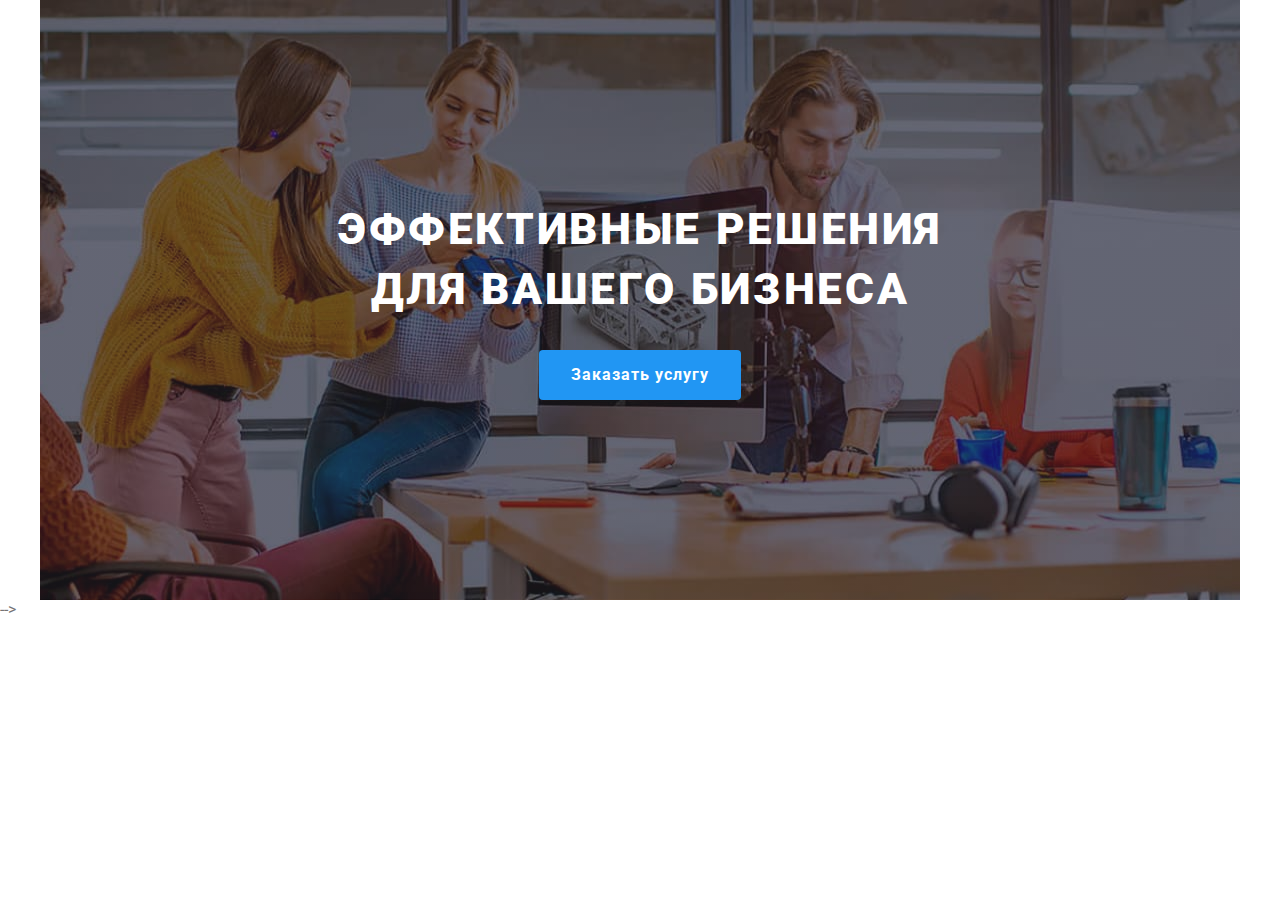
==== commit 5c32ff52: "hero" ====
--- a/index.html
+++ b/index.html
@@ -21,7 +21,7 @@
 </head>
 <body>
   <!--Header-->
-  <!-- <header class="header">
+<!--    <header class="header">
     <div class="container">
       <a class="logo header__logo" href="./index.html"><span class="logo__web">Web</span>
         <span class="logo__studio">Studio</span></a>
@@ -60,9 +60,9 @@
       </ul>
     </div>
   </header>
-  <main> -->
+  <main>  -->
     <!--Section 1-->
-    <!-- <section class="hero">
+    <section class="hero">
       <div class="container">
         <h1 class="hero__title">Эффективные решения <br> для вашего бизнеса</h1>
         <button type="button" class="hero__btn" data-modal-open>Заказать услугу</button>
@@ -359,7 +359,7 @@
     </section>
   </main> --> 
   <!--Footer-->
-  <footer class="footer">
+  <!-- <footer class="footer">
     <div class="container">
       <div class="flex-wrap-footer">
       <div class="footer-address">
@@ -414,7 +414,7 @@
         <button class="footer-form__submit" type="submit">Подписаться</button>
       </div>
     </div>
-  </footer>
+  </footer> -->
   <div class="backdrop is-hidden" data-modal>
   <div class="modal">
       <button type="button" class="modal__button" data-modal-close>
--- a/css/main.min.css
+++ b/css/main.min.css
@@ -1 +1 @@
-:root{--header-color: #212121;--first-title-color: #212121;--second-title-color: #2196f3;--first-btn-color: #ffffff;--second-btn-color: #2196f3;--accent-color: #2196f3}*,*::before,*::after{-webkit-box-sizing:border-box;box-sizing:border-box}textarea{resize:none}.visually-hidden{position:absolute;white-space:nowrap;width:1px;height:1px;overflow:hidden;border:0;padding:0;clip:rect(0 0 0 0);-webkit-clip-path:inset(50%);clip-path:inset(50%);margin:-1px}img{display:block;max-width:100%;height:auto;width:100%}body{color:#757575;font-family:Roboto,sans-serif;margin:0 auto}p,h1,h2,h3,h4,h5,h6{margin:0}ul,ol{margin:0;padding-left:0}.header-list,.about-list,.work-list,.clients-list,.footersoc-list,.team-list,.team-soc-list,.address-list,.section-list,.project-list,.section__title,.section__text,.project-list{list-style:none}.header__logo,.header-list__link,.team-soc-link,.clients-link,.footer-address__logo,.header-list__mail,.header-list__tel,.address-mail,.address-tel,.work-link,.section__title,.section__text,.project-list,.project-list__link{text-decoration:none}.container{width:100%;padding-left:15px;padding-right:15px;margin:0 auto}@media screen and (min-width: 480px){.container{width:480px}}@media screen and (min-width: 768px){.container{width:768px}}@media screen and (min-width: 1200px){.container{width:1200px}}.header .container{display:-webkit-box;display:-ms-flexbox;display:flex;-webkit-box-align:center;-ms-flex-align:center;align-items:center}.header{display:block;border-bottom:1px solid #ececec}.header-list{display:-webkit-box;display:-ms-flexbox;display:flex;margin-left:auto;display:flex;-webkit-box-align:baseline;-ms-flex-align:baseline;align-items:baseline;-webkit-box-align:center;-ms-flex-align:center;align-items:center;-webkit-box-pack:center;-ms-flex-pack:center;justify-content:center;cursor:pointer;color:#757575}.header-list__link{display:-webkit-box;display:-ms-flexbox;display:flex;-webkit-box-align:center;-ms-flex-align:center;align-items:center;font-weight:500;font-size:14px;line-height:1.14;letter-spacing:.02em;color:var(--header-color)}.header-list__mail,.header-list__tel{display:-webkit-box;display:-ms-flexbox;display:flex;-webkit-box-align:center;-ms-flex-align:center;align-items:center;font-weight:500;font-size:14px;line-height:1.14;letter-spacing:.02em;color:#757575;-webkit-transition-property:color;transition-property:color;-webkit-transition-duration:250ms;transition-duration:250ms;-webkit-transition-timing-function:cubic-bezier(0.4, 0, 0.2, 1);transition-timing-function:cubic-bezier(0.4, 0, 0.2, 1)}.header-list__tel{margin-left:0 auto}.header-list__icon :hover,.header-list__icon :focus{fill:#2196f3}.header-list__tel+.header-list__mail{display:-webkit-box;display:-ms-flexbox;display:flex;-webkit-box-align:center;-ms-flex-align:center;align-items:center;font-weight:500;font-size:14px;line-height:1.14;color:#757575;-webkit-box-align:baseline;-ms-flex-align:baseline;align-items:baseline;-webkit-box-pack:center;-ms-flex-pack:center;justify-content:center;-webkit-transition-property:color;transition-property:color;-webkit-transition-duration:250ms;transition-duration:250ms;-webkit-transition-timing-function:cubic-bezier(0.4, 0, 0.2, 1);transition-timing-function:cubic-bezier(0.4, 0, 0.2, 1)}.header-list:hover,.header-list:focus{color:#2196f3}.header-list__link.current{position:relative;color:var(--accent-color)}.header-list__link.current--active{color:var(--accent-color)}.header-list__link.current::after{position:absolute;bottom:0;left:0;content:"";display:block;width:100%;height:4px;border-radius:2px;background-color:#2196f3}.header-list__icon{fill:currentColor;margin-right:10px}.header-list__link:hover,.header-list__link:focus{color:var(--accent-color)}.header__logo{font-family:"Raleway";font-weight:700;font-size:26px;line-height:1.19;letter-spacing:.03em;color:#000;margin-right:93px}.header__logo{margin-right:93px}.logo__web{font-family:"Raleway";font-weight:700;font-size:26px;line-height:1.19;letter-spacing:.03em;color:#2196f3}.logo__studio{font-family:"Raleway";font-weight:700;font-size:26px;line-height:1.19;letter-spacing:.03em;color:#000}.header-list .header-list__link{display:block;padding-top:32px;padding-bottom:32px;color:var(--header-color);font-weight:500;font-size:14px;line-height:1.14;letter-spacing:.02em;-webkit-transition-property:color;transition-property:color;-webkit-transition-duration:250ms;transition-duration:250ms;-webkit-transition-timing-function:cubic-bezier(0.4, 0, 0.2, 1);transition-timing-function:cubic-bezier(0.4, 0, 0.2, 1)}.header-list__item:not(:last-child){margin-right:50px}.header-list__item :hover,.header-list__item :focus{color:#2196f3}.hero{content:"";background-color:#2f303a;max-width:100%;max-height:auto;margin:0 auto;background-image:-webkit-gradient(linear, left top, left bottom, from(rgba(47, 48, 58, 0.4)), to(rgba(47, 48, 58, 0.4))),url(../images/hero.jpg);background-image:linear-gradient(rgba(47, 48, 58, 0.4), rgba(47, 48, 58, 0.4)),url(../images/hero.jpg);background-repeat:no-repeat;background-position:center;background-size:cover;padding-top:200px;padding-bottom:200px}@media screen and (min-width: 480px){.hero{width:480px;max-width:100%;max-height:auto;margin:0 auto}}@media screen and (min-width: 768px){.hero{width:768px;max-width:100%;max-height:auto;margin:0 auto}}@media screen and (min-width: 1200px){.hero{width:1200px;max-width:100%;max-height:auto;margin:0 auto}}.hero{background-color:#2f303a}.hero__title{margin:0 auto;margin-bottom:30px}@media screen and (min-width: 480px){.hero__title{width:480px;margin-top:0;font-weight:900;font-size:26px;line-height:1.61;letter-spacing:.06em;text-align:center;text-transform:uppercase;color:#fff;-webkit-box-align:center;-ms-flex-align:center;align-items:center;margin:0 auto;margin-bottom:30px}}@media screen and (min-width: 768px){.hero__title{width:768px;margin-top:0;font-weight:900;font-size:26px;line-height:1.61;letter-spacing:.06em;text-align:center;text-transform:uppercase;color:#fff;-webkit-box-align:center;-ms-flex-align:center;align-items:center;margin:0 auto;margin-bottom:30px}}@media screen and (min-width: 1200px){.hero__title{width:1200px;margin-top:0;font-weight:900;font-size:26px;line-height:1.61;letter-spacing:.06em;text-align:center;text-transform:uppercase;color:#fff;-webkit-box-align:center;-ms-flex-align:center;align-items:center;margin:0 auto;margin-bottom:30px}}.hero__btn{height:50px;min-width:200px;border-radius:4px;border:0;padding:10px 32px;text-align:center;font-family:inherit;font-weight:700;font-size:16px;line-height:1,88;display:block;letter-spacing:.06em;color:#fff;background-color:#2196f3;margin:0 auto;display:block}.about{padding-top:60px;padding-bottom:60px}@media screen and (min-width: 768px){.about{padding-top:60px;padding-bottom:60px}}@media screen and (min-width: 1200px){.about{padding-top:94px;padding-bottom:94px}}.about-list{margin-bottom:30px}@media screen and (min-width: 768px){.about-list{display:-webkit-box;display:-ms-flexbox;display:flex;-ms-flex-wrap:wrap;flex-wrap:wrap;margin-left:-30px}}.about-list__title{margin-bottom:10px;font-weight:700;font-size:14px;line-height:1.14;letter-spacing:.03em;text-transform:uppercase;color:#212121}.about-list__text{min-width:270px;font-weight:400;font-size:14px;line-height:1.71;letter-spacing:.03em;color:#757575;margin-bottom:30px}.feauture{width:100%;height:120px;margin-bottom:30px;background:#f5f4fa;border-radius:4px;-webkit-box-pack:center;-ms-flex-pack:center;justify-content:center;-webkit-box-align:center;-ms-flex-align:center;align-items:center}@media screen and (min-width: 768px){.feauture{display:-webkit-box;display:-ms-flexbox;display:flex;margin-bottom:30px}}.feauture__icon{width:70px;height:70px}@media screen and (min-width: 768px){.about-list__item{width:calc(50% - 30px);margin-left:30px}}@media screen and (min-width: 1200px){.about-list__item{width:calc(25% - 30px)}}@media screen and (min-width: 1200px){.work{width:1200px;padding-top:0;padding-bottom:94px}}.work__title{margin-bottom:50px;font-weight:700;font-size:36px;line-height:1.17;text-align:center;letter-spacing:.03em;color:#212121}@media screen and (min-width: 1200px){.work-list{width:1200px;display:-webkit-box;display:-ms-flexbox;display:flex}}.work-list__item+.work-list__item{margin-left:30px}.work-list__item{width:calc(33.3333333333% - 30px)}.label{position:relative}.label__title{position:absolute;bottom:0;color:#fff;background-color:rgba(47,48,58,.8);width:100%;height:70px;padding:27px;text-align:center;margin-bottom:0}.team{padding-top:60px;padding-bottom:60px}@media screen and (min-width: 768px){.team{padding-top:60px;padding-bottom:60px}}@media screen and (min-width: 1200px){.team{padding-top:94px;padding-bottom:94px}}.team{font-weight:500;font-size:16px;line-height:1.19;text-align:center;letter-spacing:.03em;color:#212121;background:#f5f4fa}.team__title{margin-bottom:30px;font-weight:700;font-size:28px;line-height:1.17;text-align:center;letter-spacing:.03em;color:#212121}@media screen and (min-width: 1200px){.team__title{margin-bottom:50px}}.team .team-list{margin-bottom:-30px}@media screen and (min-width: 768px){.team .team-list{display:-webkit-box;display:-ms-flexbox;display:flex;-ms-flex-wrap:wrap;flex-wrap:wrap;margin-left:-30px}}.team .team-list__img{background:#fff}.team .team-list__item{margin-bottom:30px}@media screen and (min-width: 768px){.team .team-list__item{width:calc(50% - 30px);margin-left:30px}}@media screen and (min-width: 1200px){.team .team-list__item{width:calc(25% - 30px)}}.team .team-list__item{background:#fff;-webkit-box-shadow:0px 1px 3px rgba(0,0,0,.12),0px 1px 1px rgba(0,0,0,.14),0px 2px 1px rgba(0,0,0,.2);box-shadow:0px 1px 3px rgba(0,0,0,.12),0px 1px 1px rgba(0,0,0,.14),0px 2px 1px rgba(0,0,0,.2);border-radius:0px 0px 4px 4px}.team .team-member{padding-top:30px;padding-bottom:30px;background-color:#fff}.team .team-member__name{font-weight:500;font-size:16px;line-height:1.19;text-align:center;letter-spacing:.03em;color:#212121;margin-bottom:10px;background:#fff}.team .team-member__pos{margin-bottom:16px;font-weight:400;font-size:16px;line-height:1.19;text-align:center;letter-spacing:.03em;color:#757575;background:#fff}.team .team-member:last-child{margin-bottom:0}.team .soc-list{display:-webkit-box;display:-ms-flexbox;display:flex;-webkit-box-pack:center;-ms-flex-pack:center;justify-content:center}.team .soc-list__item+.team .soc-list__item{margin-left:10px}.team .soc-list__item{border-radius:50px;display:-webkit-box;display:-ms-flexbox;display:flex;-webkit-box-align:center;-ms-flex-align:center;align-items:center;-webkit-box-pack:center;-ms-flex-pack:center;justify-content:center}.team .soc-list__link{width:44px;height:44px;border-radius:50px;display:-webkit-box;display:-ms-flexbox;display:flex;-webkit-box-align:center;-ms-flex-align:center;align-items:center;-webkit-box-pack:center;-ms-flex-pack:center;justify-content:center;cursor:pointer;fill:#afb1b8;-webkit-transition-property:color,background-color;transition-property:color,background-color;-webkit-transition-duration:250ms;transition-duration:250ms;-webkit-transition-timing-function:cubic-bezier(0.4, 0, 0.2, 1);transition-timing-function:cubic-bezier(0.4, 0, 0.2, 1)}.team .soc-list__icon{width:20px;height:20px;color:#afb1b8}.team .soc-list__link:hover,.team .soc-list__link:focus{background-color:#2196f3;fill:#fff}@media screen and (min-width: 768px){.clients{width:768px;padding-top:60px;padding-bottom:60px}}@media screen and (min-width: 480px){.clients{width:480px;padding-top:60px;padding-bottom:60px}}@media screen and (min-width: 1200px){.clients{width:1200px;padding-top:94px;padding-bottom:94px}}.clients__title{margin-bottom:30px;font-weight:700;font-size:36px;line-height:1.17;text-align:center;letter-spacing:.03em;color:#212121}@media screen and (min-width: 1200px){.clients__title{width:1200px;margin-bottom:50px}}@media screen and (min-width: 480px){.clients-list{width:480px;display:-webkit-box;display:-ms-flexbox;display:flex;-ms-flex-wrap:wrap;flex-wrap:wrap;-webkit-box-align:center;-ms-flex-align:center;align-items:center;margin-left:-30px;margin-bottom:-30px}}@media screen and (min-width: 480px){.clients-list__item{width:480px;width:100%;height:92px}}@media screen and (min-width: 480px){.clients-list__link{width:480px;display:-webkit-box;display:-ms-flexbox;display:flex;width:100%;height:100%;border:1px solid #afb1b8;border-radius:4px;-webkit-box-pack:center;-ms-flex-pack:center;justify-content:center;-webkit-box-align:center;-ms-flex-align:center;align-items:center;cursor:pointer;color:#afb1b8;-webkit-transition-property:color,border-color;transition-property:color,border-color;-webkit-transition-duration:250ms;transition-duration:250ms;-webkit-transition-timing-function:cubic-bezier(0.4, 0, 0.2, 1);transition-timing-function:cubic-bezier(0.4, 0, 0.2, 1)}}@media screen and (min-width: 480px){.clients-list__item{width:768px;display:-webkit-box;display:-ms-flexbox;display:flex;width:calc(50% - 30px);width:210px;height:92px;-webkit-box-align:center;-ms-flex-align:center;align-items:center;margin-left:30px;margin-bottom:30px}}.clients-list__item+.clients-list__item{margin-left:30px}@media screen and (min-width: 480px){.clients-list__item+.clients-list__item{width:480px;display:-webkit-box;display:-ms-flexbox;display:flex;width:calc(50% - 30px)}}@media screen and (min-width: 768px){.clients-list{width:768px;display:-webkit-box;display:-ms-flexbox;display:flex;-ms-flex-wrap:wrap;flex-wrap:wrap;-webkit-box-align:center;-ms-flex-align:center;align-items:center;margin-left:-30px;margin-bottom:-30px}}@media screen and (min-width: 768px){.clients-list__item{width:768px;width:100%;height:92px}}@media screen and (min-width: 768px){.clients-list__link{width:768px;display:-webkit-box;display:-ms-flexbox;display:flex;width:100%;height:100%;border:1px solid #afb1b8;border-radius:4px;-webkit-box-pack:center;-ms-flex-pack:center;justify-content:center;-webkit-box-align:center;-ms-flex-align:center;align-items:center;cursor:pointer;color:#afb1b8;-webkit-transition-property:color,border-color;transition-property:color,border-color;-webkit-transition-duration:250ms;transition-duration:250ms;-webkit-transition-timing-function:cubic-bezier(0.4, 0, 0.2, 1);transition-timing-function:cubic-bezier(0.4, 0, 0.2, 1)}}.clients-list__icon{width:106px;height:60px;fill:currentColor}.clients-list__link:hover,.clients-list .clients-list__link:focus{border-color:#2196f3}.clients-list__link:hover{color:#2196f3}.clients-list__link:focus{color:#2196f3}.clients-list__icon:hover,.clients-list__icon:focus{fill:#2196f3}@media screen and (min-width: 768px){.clients-list__item{width:768px;display:-webkit-box;display:-ms-flexbox;display:flex;width:calc(33.3333333333% - 30px);width:226px;height:92px;-webkit-box-align:center;-ms-flex-align:center;align-items:center;margin-left:30px;margin-bottom:30px}}.clients-list__item+.clients-list__item{margin-left:30px}@media screen and (min-width: 768px){.clients-list__item+.clients-list__item{width:768px;display:-webkit-box;display:-ms-flexbox;display:flex;width:calc(33.3333333333% - 30px)}}@media screen and (min-width: 1200px){.clients-list{width:1200px;display:-webkit-box;display:-ms-flexbox;display:flex;-ms-flex-wrap:wrap;flex-wrap:wrap}}@media screen and (min-width: 1200px){.clients-list__item{display:-webkit-box;display:-ms-flexbox;display:flex;width:170px;height:92px;-ms-flex-wrap:wrap;flex-wrap:wrap}}@media screen and (min-width: 1200px){.clients-list__link{width:1200px;display:-webkit-box;display:-ms-flexbox;display:flex;width:170px;height:92px;border:1px solid #afb1b8;border-radius:4px;-webkit-box-pack:center;-ms-flex-pack:center;justify-content:center;-webkit-box-align:center;-ms-flex-align:center;align-items:center;cursor:pointer;color:#afb1b8;-webkit-transition-property:color,border-color;transition-property:color,border-color;-webkit-transition-duration:250ms;transition-duration:250ms;-webkit-transition-timing-function:cubic-bezier(0.4, 0, 0.2, 1);transition-timing-function:cubic-bezier(0.4, 0, 0.2, 1)}}.clients-list__icon{width:106px;height:60px;fill:currentColor}.clients-list__link:hover,.clients-list .clients-list__link:focus{border-color:#2196f3}.clients-list__link:hover{color:#2196f3}.clients-list__link:focus{color:#2196f3}.clients-list__icon:hover,.clients-list__icon:focus{fill:#2196f3}@media screen and (min-width: 1200px){.clients-list__item{width:1200px;width:170px;height:92px;-ms-flex-wrap:wrap;flex-wrap:wrap;display:-webkit-box;display:-ms-flexbox;display:flex}}@media screen and (min-width: 1200px){.clients-list__item+.clients-list__item{width:1200px;margin-left:30px;display:-webkit-box;display:-ms-flexbox;display:flex}}@media screen and (min-width: 480px){.footer{width:480px;display:block;padding:60px 0;background:#2f303a}}@media screen and (min-width: 768px){.footer{width:768px;padding:60px 0;-ms-flex-wrap:wrap;flex-wrap:wrap;background:#2f303a}}@media screen and (min-width: 1200px){.footer{width:1200px;display:block;padding:60px 0;background:#2f303a}}@media screen and (min-width: 768px){.footer>.container{width:768px;display:-webkit-box;display:-ms-flexbox;display:flex;-webkit-box-align:baseline;-ms-flex-align:baseline;align-items:baseline;-ms-flex-wrap:wrap;flex-wrap:wrap}}@media screen and (min-width: 768px){.footer-address{width:768px;-webkit-box-align:center;-ms-flex-align:center;align-items:center}}.footer-address .footer-address__logo{display:inline-block;margin-bottom:20px;display:block;font-family:"Raleway";font-style:normal;font-weight:700;font-size:26px;line-height:1.19;letter-spacing:.03em}@media screen and (min-width: 768px){.footer-address .footer-address__text{width:768px;margin-bottom:9px;font-family:"Roboto";font-style:normal;font-weight:400;font-size:14px;line-height:1.71;letter-spacing:.03em;color:#fff}}.footer-address .logo__web{display:inline-block;font-family:"Raleway";font-style:normal;font-weight:700;font-size:26px;line-height:1.19;letter-spacing:.03em;color:#2196f3}.footer-address .logo__studio{display:inline-block;font-family:"Raleway";font-style:normal;font-weight:700;font-size:26px;line-height:1.19;letter-spacing:.03em}.footer-address .logo__studio--inverse{color:#fff}@media screen and (min-width: 768px){.address-list{width:768px;display:-webkit-box;display:-ms-flexbox;display:flex}}@media screen and (min-width: 768px){.address-list__mail,.address-list__tel{width:768px;font-family:"Roboto";font-style:normal;font-weight:400;font-size:14px;line-height:1.71;letter-spacing:.03em;color:rgba(255,255,255,.6)}}.address-list__item{margin-bottom:9px}.address-list__item:last-child{margin-bottom:0}@media screen and (min-width: 768px){.footer-invite{width:768px;margin-right:70px;display:-webkit-box;display:-ms-flexbox;display:flex;-ms-flex-wrap:wrap;flex-wrap:wrap;-webkit-box-align:center;-ms-flex-align:center;align-items:center;-ms-flex-pack:distribute;justify-content:space-around}}@media screen and (min-width: 768px){.footer-invite__text{width:768px;font-weight:700;font-size:14px;line-height:1.14;letter-spacing:.03em;color:#fff;margin-bottom:20px}}@media screen and (min-width: 768px){.footersoc-list{width:768px;display:-webkit-box;display:-ms-flexbox;display:flex}}@media screen and (min-width: 768px){.footersoc-list__link{width:768px;display:-webkit-box;display:-ms-flexbox;display:flex;width:100%;height:100%;background-color:rgba(255,255,255,.1);border-radius:50%;display:flex;-webkit-box-align:center;-ms-flex-align:center;align-items:center;-webkit-box-pack:center;-ms-flex-pack:center;justify-content:center;-webkit-transition-property:background-color;transition-property:background-color;-webkit-transition-duration:250ms;transition-duration:250ms;-webkit-transition-timing-function:cubic-bezier(0.4, 0, 0.2, 1);transition-timing-function:cubic-bezier(0.4, 0, 0.2, 1)}}.footersoc-list__icon{fill:#fff}.footersoc-list__link:hover,.footersoc-list__link:focus{background-color:#2196f3}.footersoc-list__item{width:44px;height:44px}.footersoc-list__item+.footersoc-list__item{margin-left:10px}.footer-form{display:block;margin-left:auto}.footer-form__text{font-weight:700;font-size:14px;line-height:1.14;letter-spacing:.03em;color:#fff;margin-bottom:20px}.footer-form__input{width:358px;height:50px;padding:15px 16px;background:#2f303a;border:1px solid rgba(255,255,255,.3);-webkit-box-sizing:border-box;box-sizing:border-box;-webkit-filter:drop-shadow(0px 4px 4px rgba(0, 0, 0, 0.15));filter:drop-shadow(0px 4px 4px rgba(0, 0, 0, 0.15));border-radius:4px;padding:15px 16px;-webkit-transition-property:border;transition-property:border;-webkit-transition-duration:250ms;transition-duration:250ms;-webkit-transition-timing-function:cubic-bezier(0.4, 0, 0.2, 1);transition-timing-function:cubic-bezier(0.4, 0, 0.2, 1)}.footer-form__input:focus{outline:none;border:1px solid #2196f3}.footer-form__submit{display:-webkit-inline-box;display:-ms-inline-flexbox;display:inline-flex;width:200px;padding:10px;padding-left:29px;background:#2196f3;-webkit-box-shadow:0px 4px 4px rgba(0,0,0,.15);box-shadow:0px 4px 4px rgba(0,0,0,.15);border-radius:4px;border:0;margin-left:12px;font-weight:700;font-size:16px;line-height:1.88;-webkit-box-align:center;-ms-flex-align:center;align-items:center;letter-spacing:.06em;color:#fff;-webkit-transition-property:border;transition-property:border;-webkit-transition-duration:250ms;transition-duration:250ms;-webkit-transition-timing-function:cubic-bezier(0.4, 0, 0.2, 1);transition-timing-function:cubic-bezier(0.4, 0, 0.2, 1)}.footer-form__submit::after{content:"";margin-left:10px;width:24px;height:24px;background-image:url(../images/send.svg);background-repeat:no-repeat;background-size:contain}.footer-form__submit:focus{outline:none;border:1px solid #2196f3}.project{padding-top:94px;padding-bottom:94px}.section-list{display:-webkit-box;display:-ms-flexbox;display:flex;-webkit-box-pack:center;-ms-flex-pack:center;justify-content:center;margin-bottom:50px;border:0}.section-list__item{margin-right:8px;border:0}.section-list__btn{padding:6px 22px;background:#f5f4fa;border-radius:4px;border:0;font-family:inherit;font-weight:500;font-size:16px;line-height:1.62;text-align:center;letter-spacing:.03em;cursor:pointer;-webkit-transition-property:color,background-color,-webkit-box-shadow;transition-property:color,background-color,-webkit-box-shadow;transition-property:color,background-color,box-shadow;transition-property:color,background-color,box-shadow,-webkit-box-shadow;-webkit-transition-duration:250ms;transition-duration:250ms;-webkit-transition-timing-function:cubic-bezier(0.4, 0, 0.2, 1);transition-timing-function:cubic-bezier(0.4, 0, 0.2, 1)}.section-list__btn:hover,.section-list__btn:focus{-webkit-box-shadow:0px 3px 1px rgba(0,0,0,.1),0px 1px 2px rgba(0,0,0,.08),0px 2px 2px rgba(0,0,0,.12);box-shadow:0px 3px 1px rgba(0,0,0,.1),0px 1px 2px rgba(0,0,0,.08),0px 2px 2px rgba(0,0,0,.12);border-radius:4px;color:var(--first-btn-color);background-color:var(--accent-color)}.project-list{display:-webkit-box;display:-ms-flexbox;display:flex;-ms-flex-wrap:wrap;flex-wrap:wrap;margin-top:-30px;margin-left:-30px}.project-list__link{display:block;-webkit-transition-property:-webkit-box-shadow;transition-property:-webkit-box-shadow;transition-property:box-shadow;transition-property:box-shadow, -webkit-box-shadow;-webkit-transition-duration:250ms;transition-duration:250ms;-webkit-transition-timing-function:cubic-bezier(0.4, 0, 0.2, 1);transition-timing-function:cubic-bezier(0.4, 0, 0.2, 1)}.project-list__link:hover,.project-list__link:focus{-webkit-box-shadow:0px 1px 1px rgba(0,0,0,.12),0px 4px 4px rgba(0,0,0,.06),1px 4px 6px rgba(0,0,0,.16);box-shadow:0px 1px 1px rgba(0,0,0,.12),0px 4px 4px rgba(0,0,0,.06),1px 4px 6px rgba(0,0,0,.16)}.description{position:relative;overflow:hidden}.description__text{position:absolute;height:101%;top:0;font-weight:400;font-size:18px;line-height:1.6;letter-spacing:.03em;background-color:rgba(33,150,243,.9);color:#fff;padding:63px 24px;-webkit-transform:translateY(100%);transform:translateY(100%);-webkit-transition-property:-webkit-transform;transition-property:-webkit-transform;transition-property:transform;transition-property:transform, -webkit-transform;-webkit-transition-duration:250ms;transition-duration:250ms;-webkit-transition-timing-function:cubic-bezier(0.4, 0, 0.2, 1);transition-timing-function:cubic-bezier(0.4, 0, 0.2, 1)}.project-list__item:hover .description__text{-webkit-transform:translateY(0);transform:translateY(0)}.project-list__item:focus .description__text{-webkit-transform:translateY(0);transform:translateY(0)}.project-list__item{margin-left:30px;margin-top:30px}.project-list__item{display:block;cursor:pointer;-webkit-transition-property:-webkit-box-shadow;transition-property:-webkit-box-shadow;transition-property:box-shadow;transition-property:box-shadow, -webkit-box-shadow;-webkit-transition-duration:250ms;transition-duration:250ms;-webkit-transition-timing-function:cubic-bezier(0.4, 0, 0.2, 1);transition-timing-function:cubic-bezier(0.4, 0, 0.2, 1)}.project-list__item{width:calc 3.3333333333px;margin-bottom:30 px}.section{padding:20px 24px;border:1px solid #eee;-webkit-box-sizing:border-box;box-sizing:border-box;border-top:none}.section__title{margin-bottom:4px;font-weight:700;font-size:18px;line-height:2;letter-spacing:.06em;color:#212121}.section__text{font-weight:400;font-size:16px;line-height:1.88;letter-spacing:.03em;color:#757575}.project-list__item:hover{-webkit-box-shadow:0px 1px 1px rgba(0,0,0,.12),0px 4px 4px rgba(0,0,0,.06),1px 4px 6px rgba(0,0,0,.16);box-shadow:0px 1px 1px rgba(0,0,0,.12),0px 4px 4px rgba(0,0,0,.06),1px 4px 6px rgba(0,0,0,.16)}.project-list__item:focus{-webkit-box-shadow:0px 1px 1px rgba(0,0,0,.12),0px 4px 4px rgba(0,0,0,.06),1px 4px 6px rgba(0,0,0,.16);box-shadow:0px 1px 1px rgba(0,0,0,.12),0px 4px 4px rgba(0,0,0,.06),1px 4px 6px rgba(0,0,0,.16)}.backdrop{position:fixed;top:0;width:100%;height:100%;background:rgba(0,0,0,.2);-webkit-transition:opacity 1000ms,visibility 1000ms;transition:opacity 1000ms,visibility 1000ms}.backdrop.is-hidden .modal{-webkit-transform:rotate(0) scale(0.3);transform:rotate(0) scale(0.3)}.modal{position:absolute;top:50%;left:50%;-webkit-transform:rotate(360deg) translate(-50%, -50%) scale(1);transform:rotate(360deg) translate(-50%, -50%) scale(1);width:95vw;min-height:581px;background:#fff;-webkit-box-shadow:0px 1px 3px rgba(0,0,0,.12),0px 1px 1px rgba(0,0,0,.14),0px 2px 1px rgba(0,0,0,.2);box-shadow:0px 1px 3px rgba(0,0,0,.12),0px 1px 1px rgba(0,0,0,.14),0px 2px 1px rgba(0,0,0,.2);border-radius:4px;-webkit-transition:-webkit-transform 300ms;transition:-webkit-transform 300ms;transition:transform 300ms;transition:transform 300ms, -webkit-transform 300ms;padding:40px}@media screen and (min-width: 480px){.modal{width:450px}}@media screen and (min-width: 768px){.modal{width:450px}}@media screen and (min-width: 1200px){.modal{width:528px}}.modal__title{font-weight:700;font-size:20px;line-height:1.15;text-align:center;letter-spacing:.03em;color:#212121;margin-bottom:12px}.modal__button{position:absolute;display:-webkit-box;display:-ms-flexbox;display:flex;top:10px;right:10px;width:30px;height:30px;border-radius:50%;background:rgba(0,0,0,0);border:1px solid rgba(0,0,0,.1);-webkit-box-sizing:border-box;box-sizing:border-box;-webkit-box-align:center;-ms-flex-align:center;align-items:center;-webkit-box-pack:center;-ms-flex-pack:center;justify-content:center}.modal__icon{fill:#000;cursor:pointer;-webkit-transition-property:fill,background-color;transition-property:fill,background-color;-webkit-transition-duration:250ms;transition-duration:250ms;-webkit-transition-timing-function:cubic-bezier(0.4, 0, 0.2, 1);transition-timing-function:cubic-bezier(0.4, 0, 0.2, 1)}.modal__icon:hover,.modal__icon:focus{fill:#2196f3;background-color:#fff}.is-hidden{opacity:0;pointer-events:none;visibility:hidden}.modal{position:absolute;top:50%;left:50%;-webkit-transform:rotate(360deg) translate(-50%, -50%) scale(1);transform:rotate(360deg) translate(-50%, -50%) scale(1);width:95vw;min-height:581px;background:#fff;-webkit-box-shadow:0px 1px 3px rgba(0,0,0,.12),0px 1px 1px rgba(0,0,0,.14),0px 2px 1px rgba(0,0,0,.2);box-shadow:0px 1px 3px rgba(0,0,0,.12),0px 1px 1px rgba(0,0,0,.14),0px 2px 1px rgba(0,0,0,.2);border-radius:4px;-webkit-transition:-webkit-transform 300ms;transition:-webkit-transform 300ms;transition:transform 300ms;transition:transform 300ms, -webkit-transform 300ms;padding:40px}@media screen and (min-width: 480px){.modal{width:450px}}@media screen and (min-width: 768px){.modal{width:450px}}@media screen and (min-width: 1200px){.modal{width:528px}}.modal__form-field{display:-webkit-box;display:-ms-flexbox;display:flex;-webkit-box-orient:vertical;-webkit-box-direction:normal;-ms-flex-direction:column;flex-direction:column;margin-bottom:10px}.modal__form-field:last-child{margin-bottom:0}.modal__input-wrap{position:relative}.modal__input{width:100%;height:40px;padding:12px 40px;border:1px solid rgba(33,33,33,.2);-webkit-box-sizing:border-box;box-sizing:border-box;border-radius:4px;background-color:rgba(0,0,0,0);outline:none;cursor:pointer;padding-left:40px;-webkit-transition-property:border-color;transition-property:border-color;-webkit-transition-duration:250ms;transition-duration:250ms;-webkit-transition-timing-function:cubic-bezier(0.4, 0, 0.2, 1);transition-timing-function:cubic-bezier(0.4, 0, 0.2, 1)}.modal__input-icon{position:absolute;left:12px;top:50%;-webkit-transform:translateY(-50%);transform:translateY(-50%);-webkit-transition-property:fill;transition-property:fill;-webkit-transition-duration:250ms;transition-duration:250ms;-webkit-transition-timing-function:cubic-bezier(0.4, 0, 0.2, 1);transition-timing-function:cubic-bezier(0.4, 0, 0.2, 1)}.modal__input:focus{border-color:#2196f3}.modal__text{width:100%;height:120px;border:1px solid rgba(33,33,33,.2);-webkit-box-sizing:border-box;box-sizing:border-box;border-radius:4px;padding:12px 16px;-webkit-transition-property:border;transition-property:border;-webkit-transition-duration:250ms;transition-duration:250ms;-webkit-transition-timing-function:cubic-bezier(0.4, 0, 0.2, 1);transition-timing-function:cubic-bezier(0.4, 0, 0.2, 1)}.modal__input-text{font-size:12px;line-height:1.17;letter-spacing:.01em;color:#757575;margin-bottom:4px}.modal__text:focus{outline:none;border:1px solid #2196f3}.modal__text::-webkit-input-placeholder{font-size:12px;line-height:1.17;letter-spacing:.01em;color:rgba(117,117,117,.5)}.modal__text::-moz-placeholder{font-size:12px;line-height:1.17;letter-spacing:.01em;color:rgba(117,117,117,.5)}.modal__text:-ms-input-placeholder{font-size:12px;line-height:1.17;letter-spacing:.01em;color:rgba(117,117,117,.5)}.modal__text::-ms-input-placeholder{font-size:12px;line-height:1.17;letter-spacing:.01em;color:rgba(117,117,117,.5)}.modal__text::placeholder{font-size:12px;line-height:1.17;letter-spacing:.01em;color:rgba(117,117,117,.5)}.modal__input:focus+.modal__input-icon{fill:#2196f3}.modal{position:absolute;top:50%;left:50%;-webkit-transform:rotate(360deg) translate(-50%, -50%) scale(1);transform:rotate(360deg) translate(-50%, -50%) scale(1);width:95vw;min-height:581px;background:#fff;-webkit-box-shadow:0px 1px 3px rgba(0,0,0,.12),0px 1px 1px rgba(0,0,0,.14),0px 2px 1px rgba(0,0,0,.2);box-shadow:0px 1px 3px rgba(0,0,0,.12),0px 1px 1px rgba(0,0,0,.14),0px 2px 1px rgba(0,0,0,.2);border-radius:4px;-webkit-transition:-webkit-transform 300ms;transition:-webkit-transform 300ms;transition:transform 300ms;transition:transform 300ms, -webkit-transform 300ms;padding:40px}@media screen and (min-width: 480px){.modal{width:450px}}@media screen and (min-width: 768px){.modal{width:450px}}@media screen and (min-width: 1200px){.modal{width:528px}}@media screen and (min-width: 480px){.modal__check-text{font-size:12px;line-height:1.16;letter-spacing:.03em;color:#757575;display:-webkit-box;display:-ms-flexbox;display:flex;-webkit-box-align:center;-ms-flex-align:center;align-items:center;margin-bottom:20px;text-align:center}}@media screen and (min-width: 768px){.modal__check-text{font-size:12px;line-height:1.16;letter-spacing:.03em;color:#757575;display:-webkit-box;display:-ms-flexbox;display:flex;-webkit-box-align:center;-ms-flex-align:center;align-items:center;margin-bottom:20px;text-align:center}}@media screen and (min-width: 1200px){.modal__check-text{font-size:14px;line-height:1.71;letter-spacing:.03em;color:#757575;display:-webkit-box;display:-ms-flexbox;display:flex;-webkit-box-align:center;-ms-flex-align:center;align-items:center;margin-bottom:20px;text-align:center}}@media screen and (min-width: 480px){.modal__check-link{display:-webkit-box;display:-ms-flexbox;display:flex;text-align:center;font-weight:400;font-size:12px;line-height:1.16;letter-spacing:.03em;text-decoration:none;color:#2196f3;border-bottom:1px solid #2196f3;-webkit-box-pack:center;-ms-flex-pack:center;justify-content:center}}@media screen and (min-width: 768px){.modal__check-link{display:-webkit-box;display:-ms-flexbox;display:flex;text-align:center;font-weight:400;font-size:12px;line-height:1.16;letter-spacing:.03em;text-decoration:none;color:#2196f3;border-bottom:1px solid #2196f3;-webkit-box-pack:center;-ms-flex-pack:center;justify-content:center}}@media screen and (min-width: 1200px){.modal__check-link{display:-webkit-box;display:-ms-flexbox;display:flex;text-align:center;font-size:14px;line-height:1.71;letter-spacing:.03em;text-decoration:none;color:#2196f3;border-bottom:1px solid #2196f3;-webkit-box-pack:center;-ms-flex-pack:center;justify-content:center}}.modal__check-text::before{content:"";width:16px;height:15px;display:-webkit-box;display:-ms-flexbox;display:flex;border:2px solid #303030;border-radius:2px;margin-right:7px;-webkit-box-align:center;-ms-flex-align:center;align-items:center;text-align:center;-webkit-box-pack:center;-ms-flex-pack:center;justify-content:center}.modal__check:checked+.modal__check-text::before{background-color:#2196f3;background-image:url(../images/check.svg);background-repeat:no-repeat;background-position:center;background-size:contain;-webkit-box-align:center;-ms-flex-align:center;align-items:center;text-align:center;-webkit-box-pack:center;-ms-flex-pack:center;justify-content:center;-webkit-transition-property:border;transition-property:border;-webkit-transition-duration:250ms;transition-duration:250ms;-webkit-transition-timing-function:cubic-bezier(0.4, 0, 0.2, 1);transition-timing-function:cubic-bezier(0.4, 0, 0.2, 1)}.modal__check:focus+.modal__check-text::before{border:2px solid #2196f3}.modal__check:hover+.modal__check-text::before{border:2px solid #2196f3}.modal{position:absolute;top:50%;left:50%;-webkit-transform:rotate(360deg) translate(-50%, -50%) scale(1);transform:rotate(360deg) translate(-50%, -50%) scale(1);width:95vw;min-height:581px;background:#fff;-webkit-box-shadow:0px 1px 3px rgba(0,0,0,.12),0px 1px 1px rgba(0,0,0,.14),0px 2px 1px rgba(0,0,0,.2);box-shadow:0px 1px 3px rgba(0,0,0,.12),0px 1px 1px rgba(0,0,0,.14),0px 2px 1px rgba(0,0,0,.2);border-radius:4px;-webkit-transition:-webkit-transform 300ms;transition:-webkit-transform 300ms;transition:transform 300ms;transition:transform 300ms, -webkit-transform 300ms;padding:40px}@media screen and (min-width: 480px){.modal{width:450px}}@media screen and (min-width: 768px){.modal{width:450px}}@media screen and (min-width: 1200px){.modal{width:528px}}.modal__submit{display:block;height:50px;min-width:200px;padding:10px 55px;text-align:center;font-family:inherit;font-weight:700;font-size:16px;cursor:pointer;border:0;letter-spacing:.06em;color:#fff;background-color:#2196f3;margin:0 auto;border-radius:4px;-webkit-box-shadow:0px 4px 4px rgba(0,0,0,.15);box-shadow:0px 4px 4px rgba(0,0,0,.15);-webkit-transition-property:background-color,-webkit-box-shadow;transition-property:background-color,-webkit-box-shadow;transition-property:background-color,box-shadow;transition-property:background-color,box-shadow,-webkit-box-shadow;-webkit-transition-duration:250ms;transition-duration:250ms;-webkit-transition-timing-function:cubic-bezier(0.4, 0, 0.2, 1);transition-timing-function:cubic-bezier(0.4, 0, 0.2, 1)}.modal__submit:hover,.modal__submit:focus{background-color:#2196f3;-webkit-box-shadow:0px 4px 4px rgba(0,0,0,.15);box-shadow:0px 4px 4px rgba(0,0,0,.15)}/*# sourceMappingURL=main.min.css.map */+:root{--header-color: #212121;--first-title-color: #212121;--second-title-color: #2196f3;--first-btn-color: #ffffff;--second-btn-color: #2196f3;--accent-color: #2196f3}*,*::before,*::after{-webkit-box-sizing:border-box;box-sizing:border-box}textarea{resize:none}.visually-hidden{position:absolute;white-space:nowrap;width:1px;height:1px;overflow:hidden;border:0;padding:0;clip:rect(0 0 0 0);-webkit-clip-path:inset(50%);clip-path:inset(50%);margin:-1px}img{display:block;max-width:100%;height:auto;width:100%}body{color:#757575;font-family:Roboto,sans-serif;margin:0 auto}p,h1,h2,h3,h4,h5,h6{margin:0}ul,ol{margin:0;padding-left:0}.header-list,.about-list,.work-list,.clients-list,.footersoc-list,.team-list,.team-soc-list,.address-list,.section-list,.project-list,.section__title,.section__text,.project-list{list-style:none}.header__logo,.header-list__link,.team-soc-link,.clients-link,.footer-address__logo,.header-list__mail,.header-list__tel,.address-mail,.address-tel,.work-link,.section__title,.section__text,.project-list,.project-list__link{text-decoration:none}.container{width:100%;padding-left:15px;padding-right:15px;margin:0 auto}@media screen and (min-width: 480px){.container{width:480px}}@media screen and (min-width: 768px){.container{width:768px}}@media screen and (min-width: 1200px){.container{width:1200px}}.header .container{display:-webkit-box;display:-ms-flexbox;display:flex;-webkit-box-align:center;-ms-flex-align:center;align-items:center}.header{display:block;border-bottom:1px solid #ececec}.header-list{display:-webkit-box;display:-ms-flexbox;display:flex;margin-left:auto;display:flex;-webkit-box-align:baseline;-ms-flex-align:baseline;align-items:baseline;-webkit-box-align:center;-ms-flex-align:center;align-items:center;-webkit-box-pack:center;-ms-flex-pack:center;justify-content:center;cursor:pointer;color:#757575}.header-list__link{display:-webkit-box;display:-ms-flexbox;display:flex;-webkit-box-align:center;-ms-flex-align:center;align-items:center;font-weight:500;font-size:14px;line-height:1.14;letter-spacing:.02em;color:var(--header-color)}.header-list__mail,.header-list__tel{display:-webkit-box;display:-ms-flexbox;display:flex;-webkit-box-align:center;-ms-flex-align:center;align-items:center;font-weight:500;font-size:14px;line-height:1.14;letter-spacing:.02em;color:#757575;-webkit-transition-property:color;transition-property:color;-webkit-transition-duration:250ms;transition-duration:250ms;-webkit-transition-timing-function:cubic-bezier(0.4, 0, 0.2, 1);transition-timing-function:cubic-bezier(0.4, 0, 0.2, 1)}.header-list__tel{margin-left:0 auto}.header-list__icon :hover,.header-list__icon :focus{fill:#2196f3}.header-list__tel+.header-list__mail{display:-webkit-box;display:-ms-flexbox;display:flex;-webkit-box-align:center;-ms-flex-align:center;align-items:center;font-weight:500;font-size:14px;line-height:1.14;color:#757575;-webkit-box-align:baseline;-ms-flex-align:baseline;align-items:baseline;-webkit-box-pack:center;-ms-flex-pack:center;justify-content:center;-webkit-transition-property:color;transition-property:color;-webkit-transition-duration:250ms;transition-duration:250ms;-webkit-transition-timing-function:cubic-bezier(0.4, 0, 0.2, 1);transition-timing-function:cubic-bezier(0.4, 0, 0.2, 1)}.header-list:hover,.header-list:focus{color:#2196f3}.header-list__link.current{position:relative;color:var(--accent-color)}.header-list__link.current--active{color:var(--accent-color)}.header-list__link.current::after{position:absolute;bottom:0;left:0;content:"";display:block;width:100%;height:4px;border-radius:2px;background-color:#2196f3}.header-list__icon{fill:currentColor;margin-right:10px}.header-list__link:hover,.header-list__link:focus{color:var(--accent-color)}.header__logo{font-family:"Raleway";font-weight:700;font-size:26px;line-height:1.19;letter-spacing:.03em;color:#000;margin-right:93px}.header__logo{margin-right:93px}.logo__web{font-family:"Raleway";font-weight:700;font-size:26px;line-height:1.19;letter-spacing:.03em;color:#2196f3}.logo__studio{font-family:"Raleway";font-weight:700;font-size:26px;line-height:1.19;letter-spacing:.03em;color:#000}.header-list .header-list__link{display:block;padding-top:32px;padding-bottom:32px;color:var(--header-color);font-weight:500;font-size:14px;line-height:1.14;letter-spacing:.02em;-webkit-transition-property:color;transition-property:color;-webkit-transition-duration:250ms;transition-duration:250ms;-webkit-transition-timing-function:cubic-bezier(0.4, 0, 0.2, 1);transition-timing-function:cubic-bezier(0.4, 0, 0.2, 1)}.header-list__item:not(:last-child){margin-right:50px}.header-list__item :hover,.header-list__item :focus{color:#2196f3}.hero{content:"";background-color:#2f303a;max-width:100%;max-height:auto;margin:0 auto;background-image:-webkit-gradient(linear, left top, left bottom, from(rgba(47, 48, 58, 0.4)), to(rgba(47, 48, 58, 0.4))),url(../images/hero.jpg);background-image:linear-gradient(rgba(47, 48, 58, 0.4), rgba(47, 48, 58, 0.4)),url(../images/hero.jpg);background-repeat:no-repeat;background-position:center;background-size:cover;padding-top:200px;padding-bottom:200px}@media screen and (min-width: 480px){.hero{width:480px;max-width:100%;max-height:auto;margin:0 auto}}@media screen and (min-width: 768px){.hero{width:768px;max-width:100%;max-height:auto;margin:0 auto}}@media screen and (min-width: 1200px){.hero{width:1200px;max-width:100%;max-height:auto;margin:0 auto}}.hero{background-color:#2f303a}.hero__title{margin-top:0;font-weight:900;font-size:26px;line-height:1.61;letter-spacing:.06em;text-align:center;text-transform:uppercase;color:#fff;-webkit-box-align:center;-ms-flex-align:center;align-items:center;margin:0 auto;margin-bottom:30px}@media screen and (min-width: 768px){.hero__title{width:360px}}@media screen and (min-width: 1200px){.hero__title{width:696px;font-size:44px;line-height:1.36}}.hero__btn{height:50px;min-width:200px;border-radius:4px;border:0;padding:10px 32px;text-align:center;font-family:inherit;font-weight:700;font-size:16px;line-height:1,88;display:block;letter-spacing:.06em;color:#fff;background-color:#2196f3;margin:0 auto;display:block}.about{padding-top:60px;padding-bottom:60px}@media screen and (min-width: 768px){.about{padding-top:60px;padding-bottom:60px}}@media screen and (min-width: 1200px){.about{padding-top:94px;padding-bottom:94px}}.about-list{margin-bottom:30px}@media screen and (min-width: 768px){.about-list{display:-webkit-box;display:-ms-flexbox;display:flex;-ms-flex-wrap:wrap;flex-wrap:wrap;margin-left:-30px}}.about-list__title{margin-bottom:10px;font-weight:700;font-size:14px;line-height:1.14;letter-spacing:.03em;text-transform:uppercase;color:#212121}.about-list__text{min-width:270px;font-weight:400;font-size:14px;line-height:1.71;letter-spacing:.03em;color:#757575;margin-bottom:30px}.feauture{width:100%;height:120px;margin-bottom:30px;background:#f5f4fa;border-radius:4px;-webkit-box-pack:center;-ms-flex-pack:center;justify-content:center;-webkit-box-align:center;-ms-flex-align:center;align-items:center}@media screen and (min-width: 768px){.feauture{display:-webkit-box;display:-ms-flexbox;display:flex;margin-bottom:30px}}.feauture__icon{width:70px;height:70px}@media screen and (min-width: 768px){.about-list__item{width:calc(50% - 30px);margin-left:30px}}@media screen and (min-width: 1200px){.about-list__item{width:calc(25% - 30px)}}@media screen and (min-width: 1200px){.work{width:1200px;padding-top:0;padding-bottom:94px}}.work__title{margin-bottom:50px;font-weight:700;font-size:36px;line-height:1.17;text-align:center;letter-spacing:.03em;color:#212121}@media screen and (min-width: 1200px){.work-list{width:1200px;display:-webkit-box;display:-ms-flexbox;display:flex}}.work-list__item+.work-list__item{margin-left:30px}.work-list__item{width:calc(33.3333333333% - 30px)}.label{position:relative}.label__title{position:absolute;bottom:0;color:#fff;background-color:rgba(47,48,58,.8);width:100%;height:70px;padding:27px;text-align:center;margin-bottom:0}.team{padding-top:60px;padding-bottom:60px}@media screen and (min-width: 768px){.team{padding-top:60px;padding-bottom:60px}}@media screen and (min-width: 1200px){.team{padding-top:94px;padding-bottom:94px}}.team{font-weight:500;font-size:16px;line-height:1.19;text-align:center;letter-spacing:.03em;color:#212121;background:#f5f4fa}.team__title{margin-bottom:30px;font-weight:700;font-size:28px;line-height:1.17;text-align:center;letter-spacing:.03em;color:#212121}@media screen and (min-width: 1200px){.team__title{margin-bottom:50px}}.team .team-list{margin-bottom:-30px}@media screen and (min-width: 768px){.team .team-list{display:-webkit-box;display:-ms-flexbox;display:flex;-ms-flex-wrap:wrap;flex-wrap:wrap;margin-left:-30px}}.team .team-list__img{background:#fff}.team .team-list__item{margin-bottom:30px}@media screen and (min-width: 768px){.team .team-list__item{width:calc(50% - 30px);margin-left:30px}}@media screen and (min-width: 1200px){.team .team-list__item{width:calc(25% - 30px)}}.team .team-list__item{background:#fff;-webkit-box-shadow:0px 1px 3px rgba(0,0,0,.12),0px 1px 1px rgba(0,0,0,.14),0px 2px 1px rgba(0,0,0,.2);box-shadow:0px 1px 3px rgba(0,0,0,.12),0px 1px 1px rgba(0,0,0,.14),0px 2px 1px rgba(0,0,0,.2);border-radius:0px 0px 4px 4px}.team .team-member{padding-top:30px;padding-bottom:30px;background-color:#fff}.team .team-member__name{font-weight:500;font-size:16px;line-height:1.19;text-align:center;letter-spacing:.03em;color:#212121;margin-bottom:10px;background:#fff}.team .team-member__pos{margin-bottom:16px;font-weight:400;font-size:16px;line-height:1.19;text-align:center;letter-spacing:.03em;color:#757575;background:#fff}.team .team-member:last-child{margin-bottom:0}.team .soc-list{display:-webkit-box;display:-ms-flexbox;display:flex;-webkit-box-pack:center;-ms-flex-pack:center;justify-content:center}.team .soc-list__item+.team .soc-list__item{margin-left:10px}.team .soc-list__item{border-radius:50px;display:-webkit-box;display:-ms-flexbox;display:flex;-webkit-box-align:center;-ms-flex-align:center;align-items:center;-webkit-box-pack:center;-ms-flex-pack:center;justify-content:center}.team .soc-list__link{width:44px;height:44px;border-radius:50px;display:-webkit-box;display:-ms-flexbox;display:flex;-webkit-box-align:center;-ms-flex-align:center;align-items:center;-webkit-box-pack:center;-ms-flex-pack:center;justify-content:center;cursor:pointer;fill:#afb1b8;-webkit-transition-property:color,background-color;transition-property:color,background-color;-webkit-transition-duration:250ms;transition-duration:250ms;-webkit-transition-timing-function:cubic-bezier(0.4, 0, 0.2, 1);transition-timing-function:cubic-bezier(0.4, 0, 0.2, 1)}.team .soc-list__icon{width:20px;height:20px;color:#afb1b8}.team .soc-list__link:hover,.team .soc-list__link:focus{background-color:#2196f3;fill:#fff}@media screen and (min-width: 768px){.clients{width:768px;padding-top:60px;padding-bottom:60px}}@media screen and (min-width: 480px){.clients{width:480px;padding-top:60px;padding-bottom:60px}}@media screen and (min-width: 1200px){.clients{width:1200px;padding-top:94px;padding-bottom:94px}}.clients__title{margin-bottom:30px;font-weight:700;font-size:36px;line-height:1.17;text-align:center;letter-spacing:.03em;color:#212121}@media screen and (min-width: 1200px){.clients__title{width:1200px;margin-bottom:50px}}@media screen and (min-width: 480px){.clients-list{width:480px;display:-webkit-box;display:-ms-flexbox;display:flex;-ms-flex-wrap:wrap;flex-wrap:wrap;-webkit-box-align:center;-ms-flex-align:center;align-items:center;margin-left:-30px;margin-bottom:-30px}}@media screen and (min-width: 480px){.clients-list__item{width:480px;width:100%;height:92px}}@media screen and (min-width: 480px){.clients-list__link{width:480px;display:-webkit-box;display:-ms-flexbox;display:flex;width:100%;height:100%;border:1px solid #afb1b8;border-radius:4px;-webkit-box-pack:center;-ms-flex-pack:center;justify-content:center;-webkit-box-align:center;-ms-flex-align:center;align-items:center;cursor:pointer;color:#afb1b8;-webkit-transition-property:color,border-color;transition-property:color,border-color;-webkit-transition-duration:250ms;transition-duration:250ms;-webkit-transition-timing-function:cubic-bezier(0.4, 0, 0.2, 1);transition-timing-function:cubic-bezier(0.4, 0, 0.2, 1)}}@media screen and (min-width: 480px){.clients-list__item{width:768px;display:-webkit-box;display:-ms-flexbox;display:flex;width:calc(50% - 30px);width:210px;height:92px;-webkit-box-align:center;-ms-flex-align:center;align-items:center;margin-left:30px;margin-bottom:30px}}.clients-list__item+.clients-list__item{margin-left:30px}@media screen and (min-width: 480px){.clients-list__item+.clients-list__item{width:480px;display:-webkit-box;display:-ms-flexbox;display:flex;width:calc(50% - 30px)}}@media screen and (min-width: 768px){.clients-list{width:768px;display:-webkit-box;display:-ms-flexbox;display:flex;-ms-flex-wrap:wrap;flex-wrap:wrap;-webkit-box-align:center;-ms-flex-align:center;align-items:center;margin-left:-30px;margin-bottom:-30px}}@media screen and (min-width: 768px){.clients-list__item{width:768px;width:100%;height:92px}}@media screen and (min-width: 768px){.clients-list__link{width:768px;display:-webkit-box;display:-ms-flexbox;display:flex;width:100%;height:100%;border:1px solid #afb1b8;border-radius:4px;-webkit-box-pack:center;-ms-flex-pack:center;justify-content:center;-webkit-box-align:center;-ms-flex-align:center;align-items:center;cursor:pointer;color:#afb1b8;-webkit-transition-property:color,border-color;transition-property:color,border-color;-webkit-transition-duration:250ms;transition-duration:250ms;-webkit-transition-timing-function:cubic-bezier(0.4, 0, 0.2, 1);transition-timing-function:cubic-bezier(0.4, 0, 0.2, 1)}}.clients-list__icon{width:106px;height:60px;fill:currentColor}.clients-list__link:hover,.clients-list .clients-list__link:focus{border-color:#2196f3}.clients-list__link:hover{color:#2196f3}.clients-list__link:focus{color:#2196f3}.clients-list__icon:hover,.clients-list__icon:focus{fill:#2196f3}@media screen and (min-width: 768px){.clients-list__item{width:768px;display:-webkit-box;display:-ms-flexbox;display:flex;width:calc(33.3333333333% - 30px);width:226px;height:92px;-webkit-box-align:center;-ms-flex-align:center;align-items:center;margin-left:30px;margin-bottom:30px}}.clients-list__item+.clients-list__item{margin-left:30px}@media screen and (min-width: 768px){.clients-list__item+.clients-list__item{width:768px;display:-webkit-box;display:-ms-flexbox;display:flex;width:calc(33.3333333333% - 30px)}}@media screen and (min-width: 1200px){.clients-list{width:1200px;display:-webkit-box;display:-ms-flexbox;display:flex;-ms-flex-wrap:wrap;flex-wrap:wrap}}@media screen and (min-width: 1200px){.clients-list__item{display:-webkit-box;display:-ms-flexbox;display:flex;width:170px;height:92px;-ms-flex-wrap:wrap;flex-wrap:wrap}}@media screen and (min-width: 1200px){.clients-list__link{width:1200px;display:-webkit-box;display:-ms-flexbox;display:flex;width:170px;height:92px;border:1px solid #afb1b8;border-radius:4px;-webkit-box-pack:center;-ms-flex-pack:center;justify-content:center;-webkit-box-align:center;-ms-flex-align:center;align-items:center;cursor:pointer;color:#afb1b8;-webkit-transition-property:color,border-color;transition-property:color,border-color;-webkit-transition-duration:250ms;transition-duration:250ms;-webkit-transition-timing-function:cubic-bezier(0.4, 0, 0.2, 1);transition-timing-function:cubic-bezier(0.4, 0, 0.2, 1)}}.clients-list__icon{width:106px;height:60px;fill:currentColor}.clients-list__link:hover,.clients-list .clients-list__link:focus{border-color:#2196f3}.clients-list__link:hover{color:#2196f3}.clients-list__link:focus{color:#2196f3}.clients-list__icon:hover,.clients-list__icon:focus{fill:#2196f3}@media screen and (min-width: 1200px){.clients-list__item{width:1200px;width:170px;height:92px;-ms-flex-wrap:wrap;flex-wrap:wrap;display:-webkit-box;display:-ms-flexbox;display:flex}}@media screen and (min-width: 1200px){.clients-list__item+.clients-list__item{width:1200px;margin-left:30px;display:-webkit-box;display:-ms-flexbox;display:flex}}.footer{padding-top:60px;padding-bottom:60px;text-align:center;background:#2f303a}@media screen and (min-width: 480px){.footer{width:480px;background:#2f303a}}@media screen and (min-width: 768px){.footer{width:768px;background:#2f303a;padding:60px 0;display:-webkit-box;display:-ms-flexbox;display:flex}}@media screen and (min-width: 1200px){.footer{width:1200px;background:#2f303a;padding:60px 0;display:-webkit-box;display:-ms-flexbox;display:flex}}@media screen and (min-width: 480px){.footer-address{width:480px;margin-bottom:60px}}.footer-address__logo{margin-bottom:20px;display:block;font-family:"Raleway";font-style:normal;font-weight:700;font-size:26px;line-height:1.19;letter-spacing:.03em}.footer-address__text{margin-bottom:9px;font-family:"Roboto";font-style:normal;font-weight:400;font-size:14px;line-height:1.71;letter-spacing:.03em;color:#fff}.logo__web{font-family:"Raleway";font-style:normal;font-weight:700;font-size:26px;line-height:1.19;letter-spacing:.03em;color:#2196f3}.logo__studio{font-family:"Raleway";font-style:normal;font-weight:700;font-size:26px;line-height:1.19;letter-spacing:.03em}.logo__studio--inverse{color:#fff}.address-list__mail,.address-list__tel{font-family:"Roboto";font-style:normal;font-weight:400;font-size:14px;line-height:1.71;letter-spacing:.03em;color:rgba(255,255,255,.6)}@media screen and (min-width: 480px){.flex-wrap-footer{width:480px}}@media screen and (min-width: 768px){.flex-wrap-footer{width:768px;display:-webkit-box;display:-ms-flexbox;display:flex}}.address-list__item{margin-bottom:9px}.address-list__item:last-child{margin-bottom:60px}.footer-invite{margin-top:60px;margin-bottom:60px}@media screen and (min-width: 480px){.footer-invite{width:480px}}@media screen and (min-width: 768px){.footer-invite{width:768px;display:-webkit-box;display:-ms-flexbox;display:flex}}.footer-invite__text{font-weight:700;font-size:14px;line-height:1.14;letter-spacing:.03em;color:#fff;margin-bottom:20px}@media screen and (min-width: 480px){.footer-invite__text{width:480px;margin-top:60px}}.footer-invite .footersoc-list{display:-webkit-box;display:-ms-flexbox;display:flex;-webkit-box-pack:center;-ms-flex-pack:center;justify-content:center}.footer-invite .footersoc-list__link{width:100%;height:100%;background-color:rgba(255,255,255,.1);border-radius:50%;display:-webkit-box;display:-ms-flexbox;display:flex;-webkit-box-align:center;-ms-flex-align:center;align-items:center;-webkit-box-pack:center;-ms-flex-pack:center;justify-content:center;-webkit-transition-property:background-color;transition-property:background-color;-webkit-transition-duration:250ms;transition-duration:250ms;-webkit-transition-timing-function:cubic-bezier(0.4, 0, 0.2, 1);transition-timing-function:cubic-bezier(0.4, 0, 0.2, 1)}.footer-invite .footersoc-list__icon{fill:#fff}.footer-invite .footersoc-list__link:hover,.footer-invite .footersoc-list__link:focus{background-color:#2196f3}.footersoc-list__item{width:44px;height:44px}.footersoc-list__item+.footersoc-list__item{margin-left:10px}.footer-form{margin-top:60px;display:block;margin-left:auto}@media screen and (min-width: 480px){.footer-form{width:480px}}.footer-form__text{font-weight:700;font-size:14px;line-height:1.14;letter-spacing:.03em;color:#fff;margin-bottom:20px}@media screen and (min-width: 480px){.footer-form__text{width:480px}}.footer-form__input{margin-bottom:20px;width:100%;height:auto;padding:15px 16px;background:#2f303a;border:1px solid rgba(255,255,255,.3);-webkit-box-sizing:border-box;box-sizing:border-box;-webkit-filter:drop-shadow(0px 4px 4px rgba(0, 0, 0, 0.15));filter:drop-shadow(0px 4px 4px rgba(0, 0, 0, 0.15));border-radius:4px;padding:15px 16px;-webkit-transition-property:border;transition-property:border;-webkit-transition-duration:250ms;transition-duration:250ms;-webkit-transition-timing-function:cubic-bezier(0.4, 0, 0.2, 1);transition-timing-function:cubic-bezier(0.4, 0, 0.2, 1)}@media screen and (min-width: 480px){.footer-form__input{width:480px}}.footer-form__input:focus{outline:none;border:1px solid #2196f3}.footer-form__submit{display:-webkit-inline-box;display:-ms-inline-flexbox;display:inline-flex;width:200px;padding:10px;padding-left:29px;background:#2196f3;-webkit-box-shadow:0px 4px 4px rgba(0,0,0,.15);box-shadow:0px 4px 4px rgba(0,0,0,.15);border-radius:4px;border:0;margin-left:12px;font-weight:700;font-size:16px;line-height:1.88;-webkit-box-align:center;-ms-flex-align:center;align-items:center;letter-spacing:.06em;color:#fff;-webkit-transition-property:border;transition-property:border;-webkit-transition-duration:250ms;transition-duration:250ms;-webkit-transition-timing-function:cubic-bezier(0.4, 0, 0.2, 1);transition-timing-function:cubic-bezier(0.4, 0, 0.2, 1)}.footer-form__submit::after{content:"";margin-left:10px;width:24px;height:24px;background-image:url(../images/send.svg);background-repeat:no-repeat;background-size:contain}.footer-form__submit:focus{outline:none;border:1px solid #2196f3}.project{padding-top:94px;padding-bottom:94px}.section-list{display:-webkit-box;display:-ms-flexbox;display:flex;-webkit-box-pack:center;-ms-flex-pack:center;justify-content:center;margin-bottom:50px;border:0}.section-list__item{margin-right:8px;border:0}.section-list__btn{padding:6px 22px;background:#f5f4fa;border-radius:4px;border:0;font-family:inherit;font-weight:500;font-size:16px;line-height:1.62;text-align:center;letter-spacing:.03em;cursor:pointer;-webkit-transition-property:color,background-color,-webkit-box-shadow;transition-property:color,background-color,-webkit-box-shadow;transition-property:color,background-color,box-shadow;transition-property:color,background-color,box-shadow,-webkit-box-shadow;-webkit-transition-duration:250ms;transition-duration:250ms;-webkit-transition-timing-function:cubic-bezier(0.4, 0, 0.2, 1);transition-timing-function:cubic-bezier(0.4, 0, 0.2, 1)}.section-list__btn:hover,.section-list__btn:focus{-webkit-box-shadow:0px 3px 1px rgba(0,0,0,.1),0px 1px 2px rgba(0,0,0,.08),0px 2px 2px rgba(0,0,0,.12);box-shadow:0px 3px 1px rgba(0,0,0,.1),0px 1px 2px rgba(0,0,0,.08),0px 2px 2px rgba(0,0,0,.12);border-radius:4px;color:var(--first-btn-color);background-color:var(--accent-color)}.project-list{display:-webkit-box;display:-ms-flexbox;display:flex;-ms-flex-wrap:wrap;flex-wrap:wrap;margin-top:-30px;margin-left:-30px}.project-list__link{display:block;-webkit-transition-property:-webkit-box-shadow;transition-property:-webkit-box-shadow;transition-property:box-shadow;transition-property:box-shadow, -webkit-box-shadow;-webkit-transition-duration:250ms;transition-duration:250ms;-webkit-transition-timing-function:cubic-bezier(0.4, 0, 0.2, 1);transition-timing-function:cubic-bezier(0.4, 0, 0.2, 1)}.project-list__link:hover,.project-list__link:focus{-webkit-box-shadow:0px 1px 1px rgba(0,0,0,.12),0px 4px 4px rgba(0,0,0,.06),1px 4px 6px rgba(0,0,0,.16);box-shadow:0px 1px 1px rgba(0,0,0,.12),0px 4px 4px rgba(0,0,0,.06),1px 4px 6px rgba(0,0,0,.16)}.description{position:relative;overflow:hidden}.description__text{position:absolute;height:101%;top:0;font-weight:400;font-size:18px;line-height:1.6;letter-spacing:.03em;background-color:rgba(33,150,243,.9);color:#fff;padding:63px 24px;-webkit-transform:translateY(100%);transform:translateY(100%);-webkit-transition-property:-webkit-transform;transition-property:-webkit-transform;transition-property:transform;transition-property:transform, -webkit-transform;-webkit-transition-duration:250ms;transition-duration:250ms;-webkit-transition-timing-function:cubic-bezier(0.4, 0, 0.2, 1);transition-timing-function:cubic-bezier(0.4, 0, 0.2, 1)}.project-list__item:hover .description__text{-webkit-transform:translateY(0);transform:translateY(0)}.project-list__item:focus .description__text{-webkit-transform:translateY(0);transform:translateY(0)}.project-list__item{margin-left:30px;margin-top:30px}.project-list__item{display:block;cursor:pointer;-webkit-transition-property:-webkit-box-shadow;transition-property:-webkit-box-shadow;transition-property:box-shadow;transition-property:box-shadow, -webkit-box-shadow;-webkit-transition-duration:250ms;transition-duration:250ms;-webkit-transition-timing-function:cubic-bezier(0.4, 0, 0.2, 1);transition-timing-function:cubic-bezier(0.4, 0, 0.2, 1)}.project-list__item{width:calc 3.3333333333px;margin-bottom:30 px}.section{padding:20px 24px;border:1px solid #eee;-webkit-box-sizing:border-box;box-sizing:border-box;border-top:none}.section__title{margin-bottom:4px;font-weight:700;font-size:18px;line-height:2;letter-spacing:.06em;color:#212121}.section__text{font-weight:400;font-size:16px;line-height:1.88;letter-spacing:.03em;color:#757575}.project-list__item:hover{-webkit-box-shadow:0px 1px 1px rgba(0,0,0,.12),0px 4px 4px rgba(0,0,0,.06),1px 4px 6px rgba(0,0,0,.16);box-shadow:0px 1px 1px rgba(0,0,0,.12),0px 4px 4px rgba(0,0,0,.06),1px 4px 6px rgba(0,0,0,.16)}.project-list__item:focus{-webkit-box-shadow:0px 1px 1px rgba(0,0,0,.12),0px 4px 4px rgba(0,0,0,.06),1px 4px 6px rgba(0,0,0,.16);box-shadow:0px 1px 1px rgba(0,0,0,.12),0px 4px 4px rgba(0,0,0,.06),1px 4px 6px rgba(0,0,0,.16)}.backdrop{position:fixed;top:0;width:100%;height:100%;background:rgba(0,0,0,.2);-webkit-transition:opacity 1000ms,visibility 1000ms;transition:opacity 1000ms,visibility 1000ms}.backdrop.is-hidden .modal{-webkit-transform:rotate(0) scale(0.3);transform:rotate(0) scale(0.3)}.modal{position:absolute;top:50%;left:50%;-webkit-transform:rotate(360deg) translate(-50%, -50%) scale(1);transform:rotate(360deg) translate(-50%, -50%) scale(1);width:95vw;min-height:581px;background:#fff;-webkit-box-shadow:0px 1px 3px rgba(0,0,0,.12),0px 1px 1px rgba(0,0,0,.14),0px 2px 1px rgba(0,0,0,.2);box-shadow:0px 1px 3px rgba(0,0,0,.12),0px 1px 1px rgba(0,0,0,.14),0px 2px 1px rgba(0,0,0,.2);border-radius:4px;-webkit-transition:-webkit-transform 300ms;transition:-webkit-transform 300ms;transition:transform 300ms;transition:transform 300ms, -webkit-transform 300ms;padding:40px}@media screen and (min-width: 480px){.modal{width:450px}}@media screen and (min-width: 768px){.modal{width:450px}}@media screen and (min-width: 1200px){.modal{width:528px}}.modal__title{font-weight:700;font-size:20px;line-height:1.15;text-align:center;letter-spacing:.03em;color:#212121;margin-bottom:12px}.modal__button{position:absolute;display:-webkit-box;display:-ms-flexbox;display:flex;top:10px;right:10px;width:30px;height:30px;border-radius:50%;background:rgba(0,0,0,0);border:1px solid rgba(0,0,0,.1);-webkit-box-sizing:border-box;box-sizing:border-box;-webkit-box-align:center;-ms-flex-align:center;align-items:center;-webkit-box-pack:center;-ms-flex-pack:center;justify-content:center}.modal__icon{fill:#000;cursor:pointer;-webkit-transition-property:fill,background-color;transition-property:fill,background-color;-webkit-transition-duration:250ms;transition-duration:250ms;-webkit-transition-timing-function:cubic-bezier(0.4, 0, 0.2, 1);transition-timing-function:cubic-bezier(0.4, 0, 0.2, 1)}.modal__icon:hover,.modal__icon:focus{fill:#2196f3;background-color:#fff}.is-hidden{opacity:0;pointer-events:none;visibility:hidden}.modal{position:absolute;top:50%;left:50%;-webkit-transform:rotate(360deg) translate(-50%, -50%) scale(1);transform:rotate(360deg) translate(-50%, -50%) scale(1);width:95vw;min-height:581px;background:#fff;-webkit-box-shadow:0px 1px 3px rgba(0,0,0,.12),0px 1px 1px rgba(0,0,0,.14),0px 2px 1px rgba(0,0,0,.2);box-shadow:0px 1px 3px rgba(0,0,0,.12),0px 1px 1px rgba(0,0,0,.14),0px 2px 1px rgba(0,0,0,.2);border-radius:4px;-webkit-transition:-webkit-transform 300ms;transition:-webkit-transform 300ms;transition:transform 300ms;transition:transform 300ms, -webkit-transform 300ms;padding:40px}@media screen and (min-width: 480px){.modal{width:450px}}@media screen and (min-width: 768px){.modal{width:450px}}@media screen and (min-width: 1200px){.modal{width:528px}}.modal__form-field{display:-webkit-box;display:-ms-flexbox;display:flex;-webkit-box-orient:vertical;-webkit-box-direction:normal;-ms-flex-direction:column;flex-direction:column;margin-bottom:10px}.modal__form-field:last-child{margin-bottom:0}.modal__input-wrap{position:relative}.modal__input{width:100%;height:40px;padding:12px 40px;border:1px solid rgba(33,33,33,.2);-webkit-box-sizing:border-box;box-sizing:border-box;border-radius:4px;background-color:rgba(0,0,0,0);outline:none;cursor:pointer;padding-left:40px;-webkit-transition-property:border-color;transition-property:border-color;-webkit-transition-duration:250ms;transition-duration:250ms;-webkit-transition-timing-function:cubic-bezier(0.4, 0, 0.2, 1);transition-timing-function:cubic-bezier(0.4, 0, 0.2, 1)}.modal__input-icon{position:absolute;left:12px;top:50%;-webkit-transform:translateY(-50%);transform:translateY(-50%);-webkit-transition-property:fill;transition-property:fill;-webkit-transition-duration:250ms;transition-duration:250ms;-webkit-transition-timing-function:cubic-bezier(0.4, 0, 0.2, 1);transition-timing-function:cubic-bezier(0.4, 0, 0.2, 1)}.modal__input:focus{border-color:#2196f3}.modal__text{width:100%;height:120px;border:1px solid rgba(33,33,33,.2);-webkit-box-sizing:border-box;box-sizing:border-box;border-radius:4px;padding:12px 16px;-webkit-transition-property:border;transition-property:border;-webkit-transition-duration:250ms;transition-duration:250ms;-webkit-transition-timing-function:cubic-bezier(0.4, 0, 0.2, 1);transition-timing-function:cubic-bezier(0.4, 0, 0.2, 1)}.modal__input-text{font-size:12px;line-height:1.17;letter-spacing:.01em;color:#757575;margin-bottom:4px}.modal__text:focus{outline:none;border:1px solid #2196f3}.modal__text::-webkit-input-placeholder{font-size:12px;line-height:1.17;letter-spacing:.01em;color:rgba(117,117,117,.5)}.modal__text::-moz-placeholder{font-size:12px;line-height:1.17;letter-spacing:.01em;color:rgba(117,117,117,.5)}.modal__text:-ms-input-placeholder{font-size:12px;line-height:1.17;letter-spacing:.01em;color:rgba(117,117,117,.5)}.modal__text::-ms-input-placeholder{font-size:12px;line-height:1.17;letter-spacing:.01em;color:rgba(117,117,117,.5)}.modal__text::placeholder{font-size:12px;line-height:1.17;letter-spacing:.01em;color:rgba(117,117,117,.5)}.modal__input:focus+.modal__input-icon{fill:#2196f3}.modal{position:absolute;top:50%;left:50%;-webkit-transform:rotate(360deg) translate(-50%, -50%) scale(1);transform:rotate(360deg) translate(-50%, -50%) scale(1);width:95vw;min-height:581px;background:#fff;-webkit-box-shadow:0px 1px 3px rgba(0,0,0,.12),0px 1px 1px rgba(0,0,0,.14),0px 2px 1px rgba(0,0,0,.2);box-shadow:0px 1px 3px rgba(0,0,0,.12),0px 1px 1px rgba(0,0,0,.14),0px 2px 1px rgba(0,0,0,.2);border-radius:4px;-webkit-transition:-webkit-transform 300ms;transition:-webkit-transform 300ms;transition:transform 300ms;transition:transform 300ms, -webkit-transform 300ms;padding:40px}@media screen and (min-width: 480px){.modal{width:450px}}@media screen and (min-width: 768px){.modal{width:450px}}@media screen and (min-width: 1200px){.modal{width:528px}}@media screen and (min-width: 480px){.modal__check-text{font-size:12px;line-height:1.16;letter-spacing:.03em;color:#757575;display:-webkit-box;display:-ms-flexbox;display:flex;-webkit-box-align:center;-ms-flex-align:center;align-items:center;margin-bottom:20px;text-align:center}}@media screen and (min-width: 768px){.modal__check-text{font-size:12px;line-height:1.16;letter-spacing:.03em;color:#757575;display:-webkit-box;display:-ms-flexbox;display:flex;-webkit-box-align:center;-ms-flex-align:center;align-items:center;margin-bottom:20px;text-align:center}}@media screen and (min-width: 1200px){.modal__check-text{font-size:14px;line-height:1.71;letter-spacing:.03em;color:#757575;display:-webkit-box;display:-ms-flexbox;display:flex;-webkit-box-align:center;-ms-flex-align:center;align-items:center;margin-bottom:20px;text-align:center}}@media screen and (min-width: 480px){.modal__check-link{display:-webkit-box;display:-ms-flexbox;display:flex;text-align:center;font-weight:400;font-size:12px;line-height:1.16;letter-spacing:.03em;text-decoration:none;color:#2196f3;border-bottom:1px solid #2196f3;-webkit-box-pack:center;-ms-flex-pack:center;justify-content:center}}@media screen and (min-width: 768px){.modal__check-link{display:-webkit-box;display:-ms-flexbox;display:flex;text-align:center;font-weight:400;font-size:12px;line-height:1.16;letter-spacing:.03em;text-decoration:none;color:#2196f3;border-bottom:1px solid #2196f3;-webkit-box-pack:center;-ms-flex-pack:center;justify-content:center}}@media screen and (min-width: 1200px){.modal__check-link{display:-webkit-box;display:-ms-flexbox;display:flex;text-align:center;font-size:14px;line-height:1.71;letter-spacing:.03em;text-decoration:none;color:#2196f3;border-bottom:1px solid #2196f3;-webkit-box-pack:center;-ms-flex-pack:center;justify-content:center}}.modal__check-text::before{content:"";width:16px;height:15px;display:-webkit-box;display:-ms-flexbox;display:flex;border:2px solid #303030;border-radius:2px;margin-right:7px;-webkit-box-align:center;-ms-flex-align:center;align-items:center;text-align:center;-webkit-box-pack:center;-ms-flex-pack:center;justify-content:center}.modal__check:checked+.modal__check-text::before{background-color:#2196f3;background-image:url(../images/check.svg);background-repeat:no-repeat;background-position:center;background-size:contain;-webkit-box-align:center;-ms-flex-align:center;align-items:center;text-align:center;-webkit-box-pack:center;-ms-flex-pack:center;justify-content:center;-webkit-transition-property:border;transition-property:border;-webkit-transition-duration:250ms;transition-duration:250ms;-webkit-transition-timing-function:cubic-bezier(0.4, 0, 0.2, 1);transition-timing-function:cubic-bezier(0.4, 0, 0.2, 1)}.modal__check:focus+.modal__check-text::before{border:2px solid #2196f3}.modal__check:hover+.modal__check-text::before{border:2px solid #2196f3}.modal{position:absolute;top:50%;left:50%;-webkit-transform:rotate(360deg) translate(-50%, -50%) scale(1);transform:rotate(360deg) translate(-50%, -50%) scale(1);width:95vw;min-height:581px;background:#fff;-webkit-box-shadow:0px 1px 3px rgba(0,0,0,.12),0px 1px 1px rgba(0,0,0,.14),0px 2px 1px rgba(0,0,0,.2);box-shadow:0px 1px 3px rgba(0,0,0,.12),0px 1px 1px rgba(0,0,0,.14),0px 2px 1px rgba(0,0,0,.2);border-radius:4px;-webkit-transition:-webkit-transform 300ms;transition:-webkit-transform 300ms;transition:transform 300ms;transition:transform 300ms, -webkit-transform 300ms;padding:40px}@media screen and (min-width: 480px){.modal{width:450px}}@media screen and (min-width: 768px){.modal{width:450px}}@media screen and (min-width: 1200px){.modal{width:528px}}.modal__submit{display:block;height:50px;min-width:200px;padding:10px 55px;text-align:center;font-family:inherit;font-weight:700;font-size:16px;cursor:pointer;border:0;letter-spacing:.06em;color:#fff;background-color:#2196f3;margin:0 auto;border-radius:4px;-webkit-box-shadow:0px 4px 4px rgba(0,0,0,.15);box-shadow:0px 4px 4px rgba(0,0,0,.15);-webkit-transition-property:background-color,-webkit-box-shadow;transition-property:background-color,-webkit-box-shadow;transition-property:background-color,box-shadow;transition-property:background-color,box-shadow,-webkit-box-shadow;-webkit-transition-duration:250ms;transition-duration:250ms;-webkit-transition-timing-function:cubic-bezier(0.4, 0, 0.2, 1);transition-timing-function:cubic-bezier(0.4, 0, 0.2, 1)}.modal__submit:hover,.modal__submit:focus{background-color:#2196f3;-webkit-box-shadow:0px 4px 4px rgba(0,0,0,.15);box-shadow:0px 4px 4px rgba(0,0,0,.15)}/*# sourceMappingURL=main.min.css.map */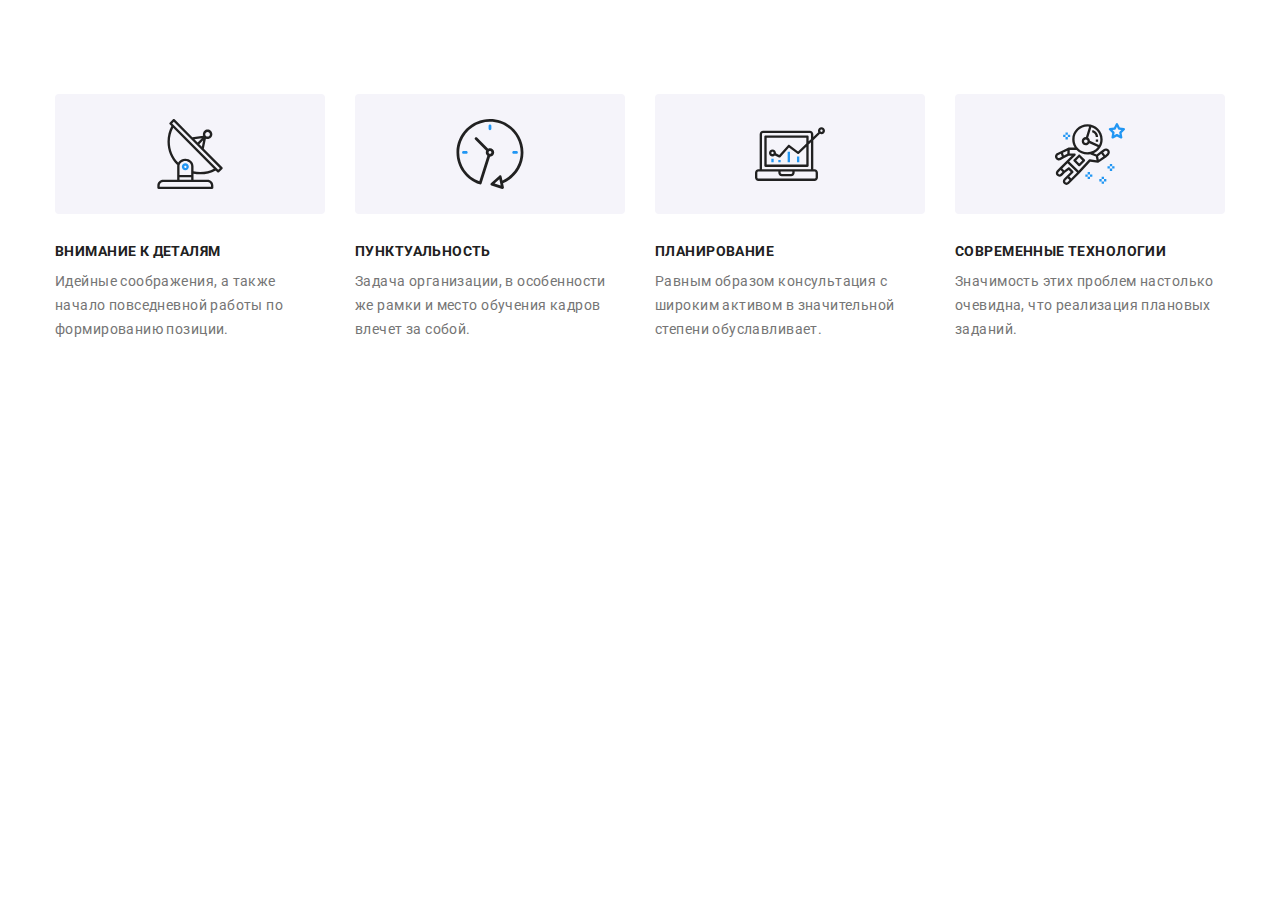
==== commit 83a75bda: "about" ====
--- a/index.html
+++ b/index.html
@@ -62,14 +62,14 @@
   </header>
   <main>  -->
     <!--Section 1-->
-    <section class="hero">
+   <!--  <section class="hero">
       <div class="container">
         <h1 class="hero__title">Эффективные решения <br> для вашего бизнеса</h1>
         <button type="button" class="hero__btn" data-modal-open>Заказать услугу</button>
       </div>
-    </section> -->
+    </section> --> 
     <!--Section 2-->
-   <!--  <section class="about">
+   <section class="about">
       <div class="container">
         <h2 class="visually-hidden">Преимущества</h2>
         <ul class="about-list">
@@ -127,7 +127,7 @@
           </li>
         </ul>
       </div>
-    </section> --> 
+    </section> 
     <!--Section 3-->
  <!--   <section class="work">
       <div class="container">
--- a/css/main.min.css
+++ b/css/main.min.css
@@ -1 +1 @@
-:root{--header-color: #212121;--first-title-color: #212121;--second-title-color: #2196f3;--first-btn-color: #ffffff;--second-btn-color: #2196f3;--accent-color: #2196f3}*,*::before,*::after{-webkit-box-sizing:border-box;box-sizing:border-box}textarea{resize:none}.visually-hidden{position:absolute;white-space:nowrap;width:1px;height:1px;overflow:hidden;border:0;padding:0;clip:rect(0 0 0 0);-webkit-clip-path:inset(50%);clip-path:inset(50%);margin:-1px}img{display:block;max-width:100%;height:auto;width:100%}body{color:#757575;font-family:Roboto,sans-serif;margin:0 auto}p,h1,h2,h3,h4,h5,h6{margin:0}ul,ol{margin:0;padding-left:0}.header-list,.about-list,.work-list,.clients-list,.footersoc-list,.team-list,.team-soc-list,.address-list,.section-list,.project-list,.section__title,.section__text,.project-list{list-style:none}.header__logo,.header-list__link,.team-soc-link,.clients-link,.footer-address__logo,.header-list__mail,.header-list__tel,.address-mail,.address-tel,.work-link,.section__title,.section__text,.project-list,.project-list__link{text-decoration:none}.container{width:100%;padding-left:15px;padding-right:15px;margin:0 auto}@media screen and (min-width: 480px){.container{width:480px}}@media screen and (min-width: 768px){.container{width:768px}}@media screen and (min-width: 1200px){.container{width:1200px}}.header .container{display:-webkit-box;display:-ms-flexbox;display:flex;-webkit-box-align:center;-ms-flex-align:center;align-items:center}.header{display:block;border-bottom:1px solid #ececec}.header-list{display:-webkit-box;display:-ms-flexbox;display:flex;margin-left:auto;display:flex;-webkit-box-align:baseline;-ms-flex-align:baseline;align-items:baseline;-webkit-box-align:center;-ms-flex-align:center;align-items:center;-webkit-box-pack:center;-ms-flex-pack:center;justify-content:center;cursor:pointer;color:#757575}.header-list__link{display:-webkit-box;display:-ms-flexbox;display:flex;-webkit-box-align:center;-ms-flex-align:center;align-items:center;font-weight:500;font-size:14px;line-height:1.14;letter-spacing:.02em;color:var(--header-color)}.header-list__mail,.header-list__tel{display:-webkit-box;display:-ms-flexbox;display:flex;-webkit-box-align:center;-ms-flex-align:center;align-items:center;font-weight:500;font-size:14px;line-height:1.14;letter-spacing:.02em;color:#757575;-webkit-transition-property:color;transition-property:color;-webkit-transition-duration:250ms;transition-duration:250ms;-webkit-transition-timing-function:cubic-bezier(0.4, 0, 0.2, 1);transition-timing-function:cubic-bezier(0.4, 0, 0.2, 1)}.header-list__tel{margin-left:0 auto}.header-list__icon :hover,.header-list__icon :focus{fill:#2196f3}.header-list__tel+.header-list__mail{display:-webkit-box;display:-ms-flexbox;display:flex;-webkit-box-align:center;-ms-flex-align:center;align-items:center;font-weight:500;font-size:14px;line-height:1.14;color:#757575;-webkit-box-align:baseline;-ms-flex-align:baseline;align-items:baseline;-webkit-box-pack:center;-ms-flex-pack:center;justify-content:center;-webkit-transition-property:color;transition-property:color;-webkit-transition-duration:250ms;transition-duration:250ms;-webkit-transition-timing-function:cubic-bezier(0.4, 0, 0.2, 1);transition-timing-function:cubic-bezier(0.4, 0, 0.2, 1)}.header-list:hover,.header-list:focus{color:#2196f3}.header-list__link.current{position:relative;color:var(--accent-color)}.header-list__link.current--active{color:var(--accent-color)}.header-list__link.current::after{position:absolute;bottom:0;left:0;content:"";display:block;width:100%;height:4px;border-radius:2px;background-color:#2196f3}.header-list__icon{fill:currentColor;margin-right:10px}.header-list__link:hover,.header-list__link:focus{color:var(--accent-color)}.header__logo{font-family:"Raleway";font-weight:700;font-size:26px;line-height:1.19;letter-spacing:.03em;color:#000;margin-right:93px}.header__logo{margin-right:93px}.logo__web{font-family:"Raleway";font-weight:700;font-size:26px;line-height:1.19;letter-spacing:.03em;color:#2196f3}.logo__studio{font-family:"Raleway";font-weight:700;font-size:26px;line-height:1.19;letter-spacing:.03em;color:#000}.header-list .header-list__link{display:block;padding-top:32px;padding-bottom:32px;color:var(--header-color);font-weight:500;font-size:14px;line-height:1.14;letter-spacing:.02em;-webkit-transition-property:color;transition-property:color;-webkit-transition-duration:250ms;transition-duration:250ms;-webkit-transition-timing-function:cubic-bezier(0.4, 0, 0.2, 1);transition-timing-function:cubic-bezier(0.4, 0, 0.2, 1)}.header-list__item:not(:last-child){margin-right:50px}.header-list__item :hover,.header-list__item :focus{color:#2196f3}.hero{content:"";background-color:#2f303a;max-width:100%;max-height:auto;margin:0 auto;background-image:-webkit-gradient(linear, left top, left bottom, from(rgba(47, 48, 58, 0.4)), to(rgba(47, 48, 58, 0.4))),url(../images/hero.jpg);background-image:linear-gradient(rgba(47, 48, 58, 0.4), rgba(47, 48, 58, 0.4)),url(../images/hero.jpg);background-repeat:no-repeat;background-position:center;background-size:cover;padding-top:200px;padding-bottom:200px}@media screen and (min-width: 480px){.hero{width:480px;max-width:100%;max-height:auto;margin:0 auto}}@media screen and (min-width: 768px){.hero{width:768px;max-width:100%;max-height:auto;margin:0 auto}}@media screen and (min-width: 1200px){.hero{width:1200px;max-width:100%;max-height:auto;margin:0 auto}}.hero{background-color:#2f303a}.hero__title{margin-top:0;font-weight:900;font-size:26px;line-height:1.61;letter-spacing:.06em;text-align:center;text-transform:uppercase;color:#fff;-webkit-box-align:center;-ms-flex-align:center;align-items:center;margin:0 auto;margin-bottom:30px}@media screen and (min-width: 768px){.hero__title{width:360px}}@media screen and (min-width: 1200px){.hero__title{width:696px;font-size:44px;line-height:1.36}}.hero__btn{height:50px;min-width:200px;border-radius:4px;border:0;padding:10px 32px;text-align:center;font-family:inherit;font-weight:700;font-size:16px;line-height:1,88;display:block;letter-spacing:.06em;color:#fff;background-color:#2196f3;margin:0 auto;display:block}.about{padding-top:60px;padding-bottom:60px}@media screen and (min-width: 768px){.about{padding-top:60px;padding-bottom:60px}}@media screen and (min-width: 1200px){.about{padding-top:94px;padding-bottom:94px}}.about-list{margin-bottom:30px}@media screen and (min-width: 768px){.about-list{display:-webkit-box;display:-ms-flexbox;display:flex;-ms-flex-wrap:wrap;flex-wrap:wrap;margin-left:-30px}}.about-list__title{margin-bottom:10px;font-weight:700;font-size:14px;line-height:1.14;letter-spacing:.03em;text-transform:uppercase;color:#212121}.about-list__text{min-width:270px;font-weight:400;font-size:14px;line-height:1.71;letter-spacing:.03em;color:#757575;margin-bottom:30px}.feauture{width:100%;height:120px;margin-bottom:30px;background:#f5f4fa;border-radius:4px;-webkit-box-pack:center;-ms-flex-pack:center;justify-content:center;-webkit-box-align:center;-ms-flex-align:center;align-items:center}@media screen and (min-width: 768px){.feauture{display:-webkit-box;display:-ms-flexbox;display:flex;margin-bottom:30px}}.feauture__icon{width:70px;height:70px}@media screen and (min-width: 768px){.about-list__item{width:calc(50% - 30px);margin-left:30px}}@media screen and (min-width: 1200px){.about-list__item{width:calc(25% - 30px)}}@media screen and (min-width: 1200px){.work{width:1200px;padding-top:0;padding-bottom:94px}}.work__title{margin-bottom:50px;font-weight:700;font-size:36px;line-height:1.17;text-align:center;letter-spacing:.03em;color:#212121}@media screen and (min-width: 1200px){.work-list{width:1200px;display:-webkit-box;display:-ms-flexbox;display:flex}}.work-list__item+.work-list__item{margin-left:30px}.work-list__item{width:calc(33.3333333333% - 30px)}.label{position:relative}.label__title{position:absolute;bottom:0;color:#fff;background-color:rgba(47,48,58,.8);width:100%;height:70px;padding:27px;text-align:center;margin-bottom:0}.team{padding-top:60px;padding-bottom:60px}@media screen and (min-width: 768px){.team{padding-top:60px;padding-bottom:60px}}@media screen and (min-width: 1200px){.team{padding-top:94px;padding-bottom:94px}}.team{font-weight:500;font-size:16px;line-height:1.19;text-align:center;letter-spacing:.03em;color:#212121;background:#f5f4fa}.team__title{margin-bottom:30px;font-weight:700;font-size:28px;line-height:1.17;text-align:center;letter-spacing:.03em;color:#212121}@media screen and (min-width: 1200px){.team__title{margin-bottom:50px}}.team .team-list{margin-bottom:-30px}@media screen and (min-width: 768px){.team .team-list{display:-webkit-box;display:-ms-flexbox;display:flex;-ms-flex-wrap:wrap;flex-wrap:wrap;margin-left:-30px}}.team .team-list__img{background:#fff}.team .team-list__item{margin-bottom:30px}@media screen and (min-width: 768px){.team .team-list__item{width:calc(50% - 30px);margin-left:30px}}@media screen and (min-width: 1200px){.team .team-list__item{width:calc(25% - 30px)}}.team .team-list__item{background:#fff;-webkit-box-shadow:0px 1px 3px rgba(0,0,0,.12),0px 1px 1px rgba(0,0,0,.14),0px 2px 1px rgba(0,0,0,.2);box-shadow:0px 1px 3px rgba(0,0,0,.12),0px 1px 1px rgba(0,0,0,.14),0px 2px 1px rgba(0,0,0,.2);border-radius:0px 0px 4px 4px}.team .team-member{padding-top:30px;padding-bottom:30px;background-color:#fff}.team .team-member__name{font-weight:500;font-size:16px;line-height:1.19;text-align:center;letter-spacing:.03em;color:#212121;margin-bottom:10px;background:#fff}.team .team-member__pos{margin-bottom:16px;font-weight:400;font-size:16px;line-height:1.19;text-align:center;letter-spacing:.03em;color:#757575;background:#fff}.team .team-member:last-child{margin-bottom:0}.team .soc-list{display:-webkit-box;display:-ms-flexbox;display:flex;-webkit-box-pack:center;-ms-flex-pack:center;justify-content:center}.team .soc-list__item+.team .soc-list__item{margin-left:10px}.team .soc-list__item{border-radius:50px;display:-webkit-box;display:-ms-flexbox;display:flex;-webkit-box-align:center;-ms-flex-align:center;align-items:center;-webkit-box-pack:center;-ms-flex-pack:center;justify-content:center}.team .soc-list__link{width:44px;height:44px;border-radius:50px;display:-webkit-box;display:-ms-flexbox;display:flex;-webkit-box-align:center;-ms-flex-align:center;align-items:center;-webkit-box-pack:center;-ms-flex-pack:center;justify-content:center;cursor:pointer;fill:#afb1b8;-webkit-transition-property:color,background-color;transition-property:color,background-color;-webkit-transition-duration:250ms;transition-duration:250ms;-webkit-transition-timing-function:cubic-bezier(0.4, 0, 0.2, 1);transition-timing-function:cubic-bezier(0.4, 0, 0.2, 1)}.team .soc-list__icon{width:20px;height:20px;color:#afb1b8}.team .soc-list__link:hover,.team .soc-list__link:focus{background-color:#2196f3;fill:#fff}@media screen and (min-width: 768px){.clients{width:768px;padding-top:60px;padding-bottom:60px}}@media screen and (min-width: 480px){.clients{width:480px;padding-top:60px;padding-bottom:60px}}@media screen and (min-width: 1200px){.clients{width:1200px;padding-top:94px;padding-bottom:94px}}.clients__title{margin-bottom:30px;font-weight:700;font-size:36px;line-height:1.17;text-align:center;letter-spacing:.03em;color:#212121}@media screen and (min-width: 1200px){.clients__title{width:1200px;margin-bottom:50px}}@media screen and (min-width: 480px){.clients-list{width:480px;display:-webkit-box;display:-ms-flexbox;display:flex;-ms-flex-wrap:wrap;flex-wrap:wrap;-webkit-box-align:center;-ms-flex-align:center;align-items:center;margin-left:-30px;margin-bottom:-30px}}@media screen and (min-width: 480px){.clients-list__item{width:480px;width:100%;height:92px}}@media screen and (min-width: 480px){.clients-list__link{width:480px;display:-webkit-box;display:-ms-flexbox;display:flex;width:100%;height:100%;border:1px solid #afb1b8;border-radius:4px;-webkit-box-pack:center;-ms-flex-pack:center;justify-content:center;-webkit-box-align:center;-ms-flex-align:center;align-items:center;cursor:pointer;color:#afb1b8;-webkit-transition-property:color,border-color;transition-property:color,border-color;-webkit-transition-duration:250ms;transition-duration:250ms;-webkit-transition-timing-function:cubic-bezier(0.4, 0, 0.2, 1);transition-timing-function:cubic-bezier(0.4, 0, 0.2, 1)}}@media screen and (min-width: 480px){.clients-list__item{width:768px;display:-webkit-box;display:-ms-flexbox;display:flex;width:calc(50% - 30px);width:210px;height:92px;-webkit-box-align:center;-ms-flex-align:center;align-items:center;margin-left:30px;margin-bottom:30px}}.clients-list__item+.clients-list__item{margin-left:30px}@media screen and (min-width: 480px){.clients-list__item+.clients-list__item{width:480px;display:-webkit-box;display:-ms-flexbox;display:flex;width:calc(50% - 30px)}}@media screen and (min-width: 768px){.clients-list{width:768px;display:-webkit-box;display:-ms-flexbox;display:flex;-ms-flex-wrap:wrap;flex-wrap:wrap;-webkit-box-align:center;-ms-flex-align:center;align-items:center;margin-left:-30px;margin-bottom:-30px}}@media screen and (min-width: 768px){.clients-list__item{width:768px;width:100%;height:92px}}@media screen and (min-width: 768px){.clients-list__link{width:768px;display:-webkit-box;display:-ms-flexbox;display:flex;width:100%;height:100%;border:1px solid #afb1b8;border-radius:4px;-webkit-box-pack:center;-ms-flex-pack:center;justify-content:center;-webkit-box-align:center;-ms-flex-align:center;align-items:center;cursor:pointer;color:#afb1b8;-webkit-transition-property:color,border-color;transition-property:color,border-color;-webkit-transition-duration:250ms;transition-duration:250ms;-webkit-transition-timing-function:cubic-bezier(0.4, 0, 0.2, 1);transition-timing-function:cubic-bezier(0.4, 0, 0.2, 1)}}.clients-list__icon{width:106px;height:60px;fill:currentColor}.clients-list__link:hover,.clients-list .clients-list__link:focus{border-color:#2196f3}.clients-list__link:hover{color:#2196f3}.clients-list__link:focus{color:#2196f3}.clients-list__icon:hover,.clients-list__icon:focus{fill:#2196f3}@media screen and (min-width: 768px){.clients-list__item{width:768px;display:-webkit-box;display:-ms-flexbox;display:flex;width:calc(33.3333333333% - 30px);width:226px;height:92px;-webkit-box-align:center;-ms-flex-align:center;align-items:center;margin-left:30px;margin-bottom:30px}}.clients-list__item+.clients-list__item{margin-left:30px}@media screen and (min-width: 768px){.clients-list__item+.clients-list__item{width:768px;display:-webkit-box;display:-ms-flexbox;display:flex;width:calc(33.3333333333% - 30px)}}@media screen and (min-width: 1200px){.clients-list{width:1200px;display:-webkit-box;display:-ms-flexbox;display:flex;-ms-flex-wrap:wrap;flex-wrap:wrap}}@media screen and (min-width: 1200px){.clients-list__item{display:-webkit-box;display:-ms-flexbox;display:flex;width:170px;height:92px;-ms-flex-wrap:wrap;flex-wrap:wrap}}@media screen and (min-width: 1200px){.clients-list__link{width:1200px;display:-webkit-box;display:-ms-flexbox;display:flex;width:170px;height:92px;border:1px solid #afb1b8;border-radius:4px;-webkit-box-pack:center;-ms-flex-pack:center;justify-content:center;-webkit-box-align:center;-ms-flex-align:center;align-items:center;cursor:pointer;color:#afb1b8;-webkit-transition-property:color,border-color;transition-property:color,border-color;-webkit-transition-duration:250ms;transition-duration:250ms;-webkit-transition-timing-function:cubic-bezier(0.4, 0, 0.2, 1);transition-timing-function:cubic-bezier(0.4, 0, 0.2, 1)}}.clients-list__icon{width:106px;height:60px;fill:currentColor}.clients-list__link:hover,.clients-list .clients-list__link:focus{border-color:#2196f3}.clients-list__link:hover{color:#2196f3}.clients-list__link:focus{color:#2196f3}.clients-list__icon:hover,.clients-list__icon:focus{fill:#2196f3}@media screen and (min-width: 1200px){.clients-list__item{width:1200px;width:170px;height:92px;-ms-flex-wrap:wrap;flex-wrap:wrap;display:-webkit-box;display:-ms-flexbox;display:flex}}@media screen and (min-width: 1200px){.clients-list__item+.clients-list__item{width:1200px;margin-left:30px;display:-webkit-box;display:-ms-flexbox;display:flex}}.footer{padding-top:60px;padding-bottom:60px;text-align:center;background:#2f303a}@media screen and (min-width: 480px){.footer{width:480px;background:#2f303a}}@media screen and (min-width: 768px){.footer{width:768px;background:#2f303a;padding:60px 0;display:-webkit-box;display:-ms-flexbox;display:flex}}@media screen and (min-width: 1200px){.footer{width:1200px;background:#2f303a;padding:60px 0;display:-webkit-box;display:-ms-flexbox;display:flex}}@media screen and (min-width: 480px){.footer-address{width:480px;margin-bottom:60px}}.footer-address__logo{margin-bottom:20px;display:block;font-family:"Raleway";font-style:normal;font-weight:700;font-size:26px;line-height:1.19;letter-spacing:.03em}.footer-address__text{margin-bottom:9px;font-family:"Roboto";font-style:normal;font-weight:400;font-size:14px;line-height:1.71;letter-spacing:.03em;color:#fff}.logo__web{font-family:"Raleway";font-style:normal;font-weight:700;font-size:26px;line-height:1.19;letter-spacing:.03em;color:#2196f3}.logo__studio{font-family:"Raleway";font-style:normal;font-weight:700;font-size:26px;line-height:1.19;letter-spacing:.03em}.logo__studio--inverse{color:#fff}.address-list__mail,.address-list__tel{font-family:"Roboto";font-style:normal;font-weight:400;font-size:14px;line-height:1.71;letter-spacing:.03em;color:rgba(255,255,255,.6)}@media screen and (min-width: 480px){.flex-wrap-footer{width:480px}}@media screen and (min-width: 768px){.flex-wrap-footer{width:768px;display:-webkit-box;display:-ms-flexbox;display:flex}}.address-list__item{margin-bottom:9px}.address-list__item:last-child{margin-bottom:60px}.footer-invite{margin-top:60px;margin-bottom:60px}@media screen and (min-width: 480px){.footer-invite{width:480px}}@media screen and (min-width: 768px){.footer-invite{width:768px;display:-webkit-box;display:-ms-flexbox;display:flex}}.footer-invite__text{font-weight:700;font-size:14px;line-height:1.14;letter-spacing:.03em;color:#fff;margin-bottom:20px}@media screen and (min-width: 480px){.footer-invite__text{width:480px;margin-top:60px}}.footer-invite .footersoc-list{display:-webkit-box;display:-ms-flexbox;display:flex;-webkit-box-pack:center;-ms-flex-pack:center;justify-content:center}.footer-invite .footersoc-list__link{width:100%;height:100%;background-color:rgba(255,255,255,.1);border-radius:50%;display:-webkit-box;display:-ms-flexbox;display:flex;-webkit-box-align:center;-ms-flex-align:center;align-items:center;-webkit-box-pack:center;-ms-flex-pack:center;justify-content:center;-webkit-transition-property:background-color;transition-property:background-color;-webkit-transition-duration:250ms;transition-duration:250ms;-webkit-transition-timing-function:cubic-bezier(0.4, 0, 0.2, 1);transition-timing-function:cubic-bezier(0.4, 0, 0.2, 1)}.footer-invite .footersoc-list__icon{fill:#fff}.footer-invite .footersoc-list__link:hover,.footer-invite .footersoc-list__link:focus{background-color:#2196f3}.footersoc-list__item{width:44px;height:44px}.footersoc-list__item+.footersoc-list__item{margin-left:10px}.footer-form{margin-top:60px;display:block;margin-left:auto}@media screen and (min-width: 480px){.footer-form{width:480px}}.footer-form__text{font-weight:700;font-size:14px;line-height:1.14;letter-spacing:.03em;color:#fff;margin-bottom:20px}@media screen and (min-width: 480px){.footer-form__text{width:480px}}.footer-form__input{margin-bottom:20px;width:100%;height:auto;padding:15px 16px;background:#2f303a;border:1px solid rgba(255,255,255,.3);-webkit-box-sizing:border-box;box-sizing:border-box;-webkit-filter:drop-shadow(0px 4px 4px rgba(0, 0, 0, 0.15));filter:drop-shadow(0px 4px 4px rgba(0, 0, 0, 0.15));border-radius:4px;padding:15px 16px;-webkit-transition-property:border;transition-property:border;-webkit-transition-duration:250ms;transition-duration:250ms;-webkit-transition-timing-function:cubic-bezier(0.4, 0, 0.2, 1);transition-timing-function:cubic-bezier(0.4, 0, 0.2, 1)}@media screen and (min-width: 480px){.footer-form__input{width:480px}}.footer-form__input:focus{outline:none;border:1px solid #2196f3}.footer-form__submit{display:-webkit-inline-box;display:-ms-inline-flexbox;display:inline-flex;width:200px;padding:10px;padding-left:29px;background:#2196f3;-webkit-box-shadow:0px 4px 4px rgba(0,0,0,.15);box-shadow:0px 4px 4px rgba(0,0,0,.15);border-radius:4px;border:0;margin-left:12px;font-weight:700;font-size:16px;line-height:1.88;-webkit-box-align:center;-ms-flex-align:center;align-items:center;letter-spacing:.06em;color:#fff;-webkit-transition-property:border;transition-property:border;-webkit-transition-duration:250ms;transition-duration:250ms;-webkit-transition-timing-function:cubic-bezier(0.4, 0, 0.2, 1);transition-timing-function:cubic-bezier(0.4, 0, 0.2, 1)}.footer-form__submit::after{content:"";margin-left:10px;width:24px;height:24px;background-image:url(../images/send.svg);background-repeat:no-repeat;background-size:contain}.footer-form__submit:focus{outline:none;border:1px solid #2196f3}.project{padding-top:94px;padding-bottom:94px}.section-list{display:-webkit-box;display:-ms-flexbox;display:flex;-webkit-box-pack:center;-ms-flex-pack:center;justify-content:center;margin-bottom:50px;border:0}.section-list__item{margin-right:8px;border:0}.section-list__btn{padding:6px 22px;background:#f5f4fa;border-radius:4px;border:0;font-family:inherit;font-weight:500;font-size:16px;line-height:1.62;text-align:center;letter-spacing:.03em;cursor:pointer;-webkit-transition-property:color,background-color,-webkit-box-shadow;transition-property:color,background-color,-webkit-box-shadow;transition-property:color,background-color,box-shadow;transition-property:color,background-color,box-shadow,-webkit-box-shadow;-webkit-transition-duration:250ms;transition-duration:250ms;-webkit-transition-timing-function:cubic-bezier(0.4, 0, 0.2, 1);transition-timing-function:cubic-bezier(0.4, 0, 0.2, 1)}.section-list__btn:hover,.section-list__btn:focus{-webkit-box-shadow:0px 3px 1px rgba(0,0,0,.1),0px 1px 2px rgba(0,0,0,.08),0px 2px 2px rgba(0,0,0,.12);box-shadow:0px 3px 1px rgba(0,0,0,.1),0px 1px 2px rgba(0,0,0,.08),0px 2px 2px rgba(0,0,0,.12);border-radius:4px;color:var(--first-btn-color);background-color:var(--accent-color)}.project-list{display:-webkit-box;display:-ms-flexbox;display:flex;-ms-flex-wrap:wrap;flex-wrap:wrap;margin-top:-30px;margin-left:-30px}.project-list__link{display:block;-webkit-transition-property:-webkit-box-shadow;transition-property:-webkit-box-shadow;transition-property:box-shadow;transition-property:box-shadow, -webkit-box-shadow;-webkit-transition-duration:250ms;transition-duration:250ms;-webkit-transition-timing-function:cubic-bezier(0.4, 0, 0.2, 1);transition-timing-function:cubic-bezier(0.4, 0, 0.2, 1)}.project-list__link:hover,.project-list__link:focus{-webkit-box-shadow:0px 1px 1px rgba(0,0,0,.12),0px 4px 4px rgba(0,0,0,.06),1px 4px 6px rgba(0,0,0,.16);box-shadow:0px 1px 1px rgba(0,0,0,.12),0px 4px 4px rgba(0,0,0,.06),1px 4px 6px rgba(0,0,0,.16)}.description{position:relative;overflow:hidden}.description__text{position:absolute;height:101%;top:0;font-weight:400;font-size:18px;line-height:1.6;letter-spacing:.03em;background-color:rgba(33,150,243,.9);color:#fff;padding:63px 24px;-webkit-transform:translateY(100%);transform:translateY(100%);-webkit-transition-property:-webkit-transform;transition-property:-webkit-transform;transition-property:transform;transition-property:transform, -webkit-transform;-webkit-transition-duration:250ms;transition-duration:250ms;-webkit-transition-timing-function:cubic-bezier(0.4, 0, 0.2, 1);transition-timing-function:cubic-bezier(0.4, 0, 0.2, 1)}.project-list__item:hover .description__text{-webkit-transform:translateY(0);transform:translateY(0)}.project-list__item:focus .description__text{-webkit-transform:translateY(0);transform:translateY(0)}.project-list__item{margin-left:30px;margin-top:30px}.project-list__item{display:block;cursor:pointer;-webkit-transition-property:-webkit-box-shadow;transition-property:-webkit-box-shadow;transition-property:box-shadow;transition-property:box-shadow, -webkit-box-shadow;-webkit-transition-duration:250ms;transition-duration:250ms;-webkit-transition-timing-function:cubic-bezier(0.4, 0, 0.2, 1);transition-timing-function:cubic-bezier(0.4, 0, 0.2, 1)}.project-list__item{width:calc 3.3333333333px;margin-bottom:30 px}.section{padding:20px 24px;border:1px solid #eee;-webkit-box-sizing:border-box;box-sizing:border-box;border-top:none}.section__title{margin-bottom:4px;font-weight:700;font-size:18px;line-height:2;letter-spacing:.06em;color:#212121}.section__text{font-weight:400;font-size:16px;line-height:1.88;letter-spacing:.03em;color:#757575}.project-list__item:hover{-webkit-box-shadow:0px 1px 1px rgba(0,0,0,.12),0px 4px 4px rgba(0,0,0,.06),1px 4px 6px rgba(0,0,0,.16);box-shadow:0px 1px 1px rgba(0,0,0,.12),0px 4px 4px rgba(0,0,0,.06),1px 4px 6px rgba(0,0,0,.16)}.project-list__item:focus{-webkit-box-shadow:0px 1px 1px rgba(0,0,0,.12),0px 4px 4px rgba(0,0,0,.06),1px 4px 6px rgba(0,0,0,.16);box-shadow:0px 1px 1px rgba(0,0,0,.12),0px 4px 4px rgba(0,0,0,.06),1px 4px 6px rgba(0,0,0,.16)}.backdrop{position:fixed;top:0;width:100%;height:100%;background:rgba(0,0,0,.2);-webkit-transition:opacity 1000ms,visibility 1000ms;transition:opacity 1000ms,visibility 1000ms}.backdrop.is-hidden .modal{-webkit-transform:rotate(0) scale(0.3);transform:rotate(0) scale(0.3)}.modal{position:absolute;top:50%;left:50%;-webkit-transform:rotate(360deg) translate(-50%, -50%) scale(1);transform:rotate(360deg) translate(-50%, -50%) scale(1);width:95vw;min-height:581px;background:#fff;-webkit-box-shadow:0px 1px 3px rgba(0,0,0,.12),0px 1px 1px rgba(0,0,0,.14),0px 2px 1px rgba(0,0,0,.2);box-shadow:0px 1px 3px rgba(0,0,0,.12),0px 1px 1px rgba(0,0,0,.14),0px 2px 1px rgba(0,0,0,.2);border-radius:4px;-webkit-transition:-webkit-transform 300ms;transition:-webkit-transform 300ms;transition:transform 300ms;transition:transform 300ms, -webkit-transform 300ms;padding:40px}@media screen and (min-width: 480px){.modal{width:450px}}@media screen and (min-width: 768px){.modal{width:450px}}@media screen and (min-width: 1200px){.modal{width:528px}}.modal__title{font-weight:700;font-size:20px;line-height:1.15;text-align:center;letter-spacing:.03em;color:#212121;margin-bottom:12px}.modal__button{position:absolute;display:-webkit-box;display:-ms-flexbox;display:flex;top:10px;right:10px;width:30px;height:30px;border-radius:50%;background:rgba(0,0,0,0);border:1px solid rgba(0,0,0,.1);-webkit-box-sizing:border-box;box-sizing:border-box;-webkit-box-align:center;-ms-flex-align:center;align-items:center;-webkit-box-pack:center;-ms-flex-pack:center;justify-content:center}.modal__icon{fill:#000;cursor:pointer;-webkit-transition-property:fill,background-color;transition-property:fill,background-color;-webkit-transition-duration:250ms;transition-duration:250ms;-webkit-transition-timing-function:cubic-bezier(0.4, 0, 0.2, 1);transition-timing-function:cubic-bezier(0.4, 0, 0.2, 1)}.modal__icon:hover,.modal__icon:focus{fill:#2196f3;background-color:#fff}.is-hidden{opacity:0;pointer-events:none;visibility:hidden}.modal{position:absolute;top:50%;left:50%;-webkit-transform:rotate(360deg) translate(-50%, -50%) scale(1);transform:rotate(360deg) translate(-50%, -50%) scale(1);width:95vw;min-height:581px;background:#fff;-webkit-box-shadow:0px 1px 3px rgba(0,0,0,.12),0px 1px 1px rgba(0,0,0,.14),0px 2px 1px rgba(0,0,0,.2);box-shadow:0px 1px 3px rgba(0,0,0,.12),0px 1px 1px rgba(0,0,0,.14),0px 2px 1px rgba(0,0,0,.2);border-radius:4px;-webkit-transition:-webkit-transform 300ms;transition:-webkit-transform 300ms;transition:transform 300ms;transition:transform 300ms, -webkit-transform 300ms;padding:40px}@media screen and (min-width: 480px){.modal{width:450px}}@media screen and (min-width: 768px){.modal{width:450px}}@media screen and (min-width: 1200px){.modal{width:528px}}.modal__form-field{display:-webkit-box;display:-ms-flexbox;display:flex;-webkit-box-orient:vertical;-webkit-box-direction:normal;-ms-flex-direction:column;flex-direction:column;margin-bottom:10px}.modal__form-field:last-child{margin-bottom:0}.modal__input-wrap{position:relative}.modal__input{width:100%;height:40px;padding:12px 40px;border:1px solid rgba(33,33,33,.2);-webkit-box-sizing:border-box;box-sizing:border-box;border-radius:4px;background-color:rgba(0,0,0,0);outline:none;cursor:pointer;padding-left:40px;-webkit-transition-property:border-color;transition-property:border-color;-webkit-transition-duration:250ms;transition-duration:250ms;-webkit-transition-timing-function:cubic-bezier(0.4, 0, 0.2, 1);transition-timing-function:cubic-bezier(0.4, 0, 0.2, 1)}.modal__input-icon{position:absolute;left:12px;top:50%;-webkit-transform:translateY(-50%);transform:translateY(-50%);-webkit-transition-property:fill;transition-property:fill;-webkit-transition-duration:250ms;transition-duration:250ms;-webkit-transition-timing-function:cubic-bezier(0.4, 0, 0.2, 1);transition-timing-function:cubic-bezier(0.4, 0, 0.2, 1)}.modal__input:focus{border-color:#2196f3}.modal__text{width:100%;height:120px;border:1px solid rgba(33,33,33,.2);-webkit-box-sizing:border-box;box-sizing:border-box;border-radius:4px;padding:12px 16px;-webkit-transition-property:border;transition-property:border;-webkit-transition-duration:250ms;transition-duration:250ms;-webkit-transition-timing-function:cubic-bezier(0.4, 0, 0.2, 1);transition-timing-function:cubic-bezier(0.4, 0, 0.2, 1)}.modal__input-text{font-size:12px;line-height:1.17;letter-spacing:.01em;color:#757575;margin-bottom:4px}.modal__text:focus{outline:none;border:1px solid #2196f3}.modal__text::-webkit-input-placeholder{font-size:12px;line-height:1.17;letter-spacing:.01em;color:rgba(117,117,117,.5)}.modal__text::-moz-placeholder{font-size:12px;line-height:1.17;letter-spacing:.01em;color:rgba(117,117,117,.5)}.modal__text:-ms-input-placeholder{font-size:12px;line-height:1.17;letter-spacing:.01em;color:rgba(117,117,117,.5)}.modal__text::-ms-input-placeholder{font-size:12px;line-height:1.17;letter-spacing:.01em;color:rgba(117,117,117,.5)}.modal__text::placeholder{font-size:12px;line-height:1.17;letter-spacing:.01em;color:rgba(117,117,117,.5)}.modal__input:focus+.modal__input-icon{fill:#2196f3}.modal{position:absolute;top:50%;left:50%;-webkit-transform:rotate(360deg) translate(-50%, -50%) scale(1);transform:rotate(360deg) translate(-50%, -50%) scale(1);width:95vw;min-height:581px;background:#fff;-webkit-box-shadow:0px 1px 3px rgba(0,0,0,.12),0px 1px 1px rgba(0,0,0,.14),0px 2px 1px rgba(0,0,0,.2);box-shadow:0px 1px 3px rgba(0,0,0,.12),0px 1px 1px rgba(0,0,0,.14),0px 2px 1px rgba(0,0,0,.2);border-radius:4px;-webkit-transition:-webkit-transform 300ms;transition:-webkit-transform 300ms;transition:transform 300ms;transition:transform 300ms, -webkit-transform 300ms;padding:40px}@media screen and (min-width: 480px){.modal{width:450px}}@media screen and (min-width: 768px){.modal{width:450px}}@media screen and (min-width: 1200px){.modal{width:528px}}@media screen and (min-width: 480px){.modal__check-text{font-size:12px;line-height:1.16;letter-spacing:.03em;color:#757575;display:-webkit-box;display:-ms-flexbox;display:flex;-webkit-box-align:center;-ms-flex-align:center;align-items:center;margin-bottom:20px;text-align:center}}@media screen and (min-width: 768px){.modal__check-text{font-size:12px;line-height:1.16;letter-spacing:.03em;color:#757575;display:-webkit-box;display:-ms-flexbox;display:flex;-webkit-box-align:center;-ms-flex-align:center;align-items:center;margin-bottom:20px;text-align:center}}@media screen and (min-width: 1200px){.modal__check-text{font-size:14px;line-height:1.71;letter-spacing:.03em;color:#757575;display:-webkit-box;display:-ms-flexbox;display:flex;-webkit-box-align:center;-ms-flex-align:center;align-items:center;margin-bottom:20px;text-align:center}}@media screen and (min-width: 480px){.modal__check-link{display:-webkit-box;display:-ms-flexbox;display:flex;text-align:center;font-weight:400;font-size:12px;line-height:1.16;letter-spacing:.03em;text-decoration:none;color:#2196f3;border-bottom:1px solid #2196f3;-webkit-box-pack:center;-ms-flex-pack:center;justify-content:center}}@media screen and (min-width: 768px){.modal__check-link{display:-webkit-box;display:-ms-flexbox;display:flex;text-align:center;font-weight:400;font-size:12px;line-height:1.16;letter-spacing:.03em;text-decoration:none;color:#2196f3;border-bottom:1px solid #2196f3;-webkit-box-pack:center;-ms-flex-pack:center;justify-content:center}}@media screen and (min-width: 1200px){.modal__check-link{display:-webkit-box;display:-ms-flexbox;display:flex;text-align:center;font-size:14px;line-height:1.71;letter-spacing:.03em;text-decoration:none;color:#2196f3;border-bottom:1px solid #2196f3;-webkit-box-pack:center;-ms-flex-pack:center;justify-content:center}}.modal__check-text::before{content:"";width:16px;height:15px;display:-webkit-box;display:-ms-flexbox;display:flex;border:2px solid #303030;border-radius:2px;margin-right:7px;-webkit-box-align:center;-ms-flex-align:center;align-items:center;text-align:center;-webkit-box-pack:center;-ms-flex-pack:center;justify-content:center}.modal__check:checked+.modal__check-text::before{background-color:#2196f3;background-image:url(../images/check.svg);background-repeat:no-repeat;background-position:center;background-size:contain;-webkit-box-align:center;-ms-flex-align:center;align-items:center;text-align:center;-webkit-box-pack:center;-ms-flex-pack:center;justify-content:center;-webkit-transition-property:border;transition-property:border;-webkit-transition-duration:250ms;transition-duration:250ms;-webkit-transition-timing-function:cubic-bezier(0.4, 0, 0.2, 1);transition-timing-function:cubic-bezier(0.4, 0, 0.2, 1)}.modal__check:focus+.modal__check-text::before{border:2px solid #2196f3}.modal__check:hover+.modal__check-text::before{border:2px solid #2196f3}.modal{position:absolute;top:50%;left:50%;-webkit-transform:rotate(360deg) translate(-50%, -50%) scale(1);transform:rotate(360deg) translate(-50%, -50%) scale(1);width:95vw;min-height:581px;background:#fff;-webkit-box-shadow:0px 1px 3px rgba(0,0,0,.12),0px 1px 1px rgba(0,0,0,.14),0px 2px 1px rgba(0,0,0,.2);box-shadow:0px 1px 3px rgba(0,0,0,.12),0px 1px 1px rgba(0,0,0,.14),0px 2px 1px rgba(0,0,0,.2);border-radius:4px;-webkit-transition:-webkit-transform 300ms;transition:-webkit-transform 300ms;transition:transform 300ms;transition:transform 300ms, -webkit-transform 300ms;padding:40px}@media screen and (min-width: 480px){.modal{width:450px}}@media screen and (min-width: 768px){.modal{width:450px}}@media screen and (min-width: 1200px){.modal{width:528px}}.modal__submit{display:block;height:50px;min-width:200px;padding:10px 55px;text-align:center;font-family:inherit;font-weight:700;font-size:16px;cursor:pointer;border:0;letter-spacing:.06em;color:#fff;background-color:#2196f3;margin:0 auto;border-radius:4px;-webkit-box-shadow:0px 4px 4px rgba(0,0,0,.15);box-shadow:0px 4px 4px rgba(0,0,0,.15);-webkit-transition-property:background-color,-webkit-box-shadow;transition-property:background-color,-webkit-box-shadow;transition-property:background-color,box-shadow;transition-property:background-color,box-shadow,-webkit-box-shadow;-webkit-transition-duration:250ms;transition-duration:250ms;-webkit-transition-timing-function:cubic-bezier(0.4, 0, 0.2, 1);transition-timing-function:cubic-bezier(0.4, 0, 0.2, 1)}.modal__submit:hover,.modal__submit:focus{background-color:#2196f3;-webkit-box-shadow:0px 4px 4px rgba(0,0,0,.15);box-shadow:0px 4px 4px rgba(0,0,0,.15)}/*# sourceMappingURL=main.min.css.map */+:root{--header-color: #212121;--first-title-color: #212121;--second-title-color: #2196f3;--first-btn-color: #ffffff;--second-btn-color: #2196f3;--accent-color: #2196f3}*,*::before,*::after{-webkit-box-sizing:border-box;box-sizing:border-box}textarea{resize:none}.visually-hidden{position:absolute;white-space:nowrap;width:1px;height:1px;overflow:hidden;border:0;padding:0;clip:rect(0 0 0 0);-webkit-clip-path:inset(50%);clip-path:inset(50%);margin:-1px}img{display:block;max-width:100%;height:auto;width:100%}body{color:#757575;font-family:Roboto,sans-serif;margin:0 auto}p,h1,h2,h3,h4,h5,h6{margin:0}ul,ol{margin:0;padding-left:0}.header-list,.about-list,.work-list,.clients-list,.footersoc-list,.team-list,.team-soc-list,.address-list,.section-list,.project-list,.section__title,.section__text,.project-list{list-style:none}.header__logo,.header-list__link,.team-soc-link,.clients-link,.footer-address__logo,.header-list__mail,.header-list__tel,.address-mail,.address-tel,.work-link,.section__title,.section__text,.project-list,.project-list__link{text-decoration:none}.container{width:100%;padding-left:15px;padding-right:15px;margin:0 auto}@media screen and (min-width: 480px){.container{width:480px}}@media screen and (min-width: 768px){.container{width:768px}}@media screen and (min-width: 1200px){.container{width:1200px}}.header .container{display:-webkit-box;display:-ms-flexbox;display:flex;-webkit-box-align:center;-ms-flex-align:center;align-items:center}.header{display:block;border-bottom:1px solid #ececec}.header-list{display:-webkit-box;display:-ms-flexbox;display:flex;margin-left:auto;display:flex;-webkit-box-align:baseline;-ms-flex-align:baseline;align-items:baseline;-webkit-box-align:center;-ms-flex-align:center;align-items:center;-webkit-box-pack:center;-ms-flex-pack:center;justify-content:center;cursor:pointer;color:#757575}.header-list__link{display:-webkit-box;display:-ms-flexbox;display:flex;-webkit-box-align:center;-ms-flex-align:center;align-items:center;font-weight:500;font-size:14px;line-height:1.14;letter-spacing:.02em;color:var(--header-color)}.header-list__mail,.header-list__tel{display:-webkit-box;display:-ms-flexbox;display:flex;-webkit-box-align:center;-ms-flex-align:center;align-items:center;font-weight:500;font-size:14px;line-height:1.14;letter-spacing:.02em;color:#757575;-webkit-transition-property:color;transition-property:color;-webkit-transition-duration:250ms;transition-duration:250ms;-webkit-transition-timing-function:cubic-bezier(0.4, 0, 0.2, 1);transition-timing-function:cubic-bezier(0.4, 0, 0.2, 1)}.header-list__tel{margin-left:0 auto}.header-list__icon :hover,.header-list__icon :focus{fill:#2196f3}.header-list__tel+.header-list__mail{display:-webkit-box;display:-ms-flexbox;display:flex;-webkit-box-align:center;-ms-flex-align:center;align-items:center;font-weight:500;font-size:14px;line-height:1.14;color:#757575;-webkit-box-align:baseline;-ms-flex-align:baseline;align-items:baseline;-webkit-box-pack:center;-ms-flex-pack:center;justify-content:center;-webkit-transition-property:color;transition-property:color;-webkit-transition-duration:250ms;transition-duration:250ms;-webkit-transition-timing-function:cubic-bezier(0.4, 0, 0.2, 1);transition-timing-function:cubic-bezier(0.4, 0, 0.2, 1)}.header-list:hover,.header-list:focus{color:#2196f3}.header-list__link.current{position:relative;color:var(--accent-color)}.header-list__link.current--active{color:var(--accent-color)}.header-list__link.current::after{position:absolute;bottom:0;left:0;content:"";display:block;width:100%;height:4px;border-radius:2px;background-color:#2196f3}.header-list__icon{fill:currentColor;margin-right:10px}.header-list__link:hover,.header-list__link:focus{color:var(--accent-color)}.header__logo{font-family:"Raleway";font-weight:700;font-size:26px;line-height:1.19;letter-spacing:.03em;color:#000;margin-right:93px}.header__logo{margin-right:93px}.logo__web{font-family:"Raleway";font-weight:700;font-size:26px;line-height:1.19;letter-spacing:.03em;color:#2196f3}.logo__studio{font-family:"Raleway";font-weight:700;font-size:26px;line-height:1.19;letter-spacing:.03em;color:#000}.header-list .header-list__link{display:block;padding-top:32px;padding-bottom:32px;color:var(--header-color);font-weight:500;font-size:14px;line-height:1.14;letter-spacing:.02em;-webkit-transition-property:color;transition-property:color;-webkit-transition-duration:250ms;transition-duration:250ms;-webkit-transition-timing-function:cubic-bezier(0.4, 0, 0.2, 1);transition-timing-function:cubic-bezier(0.4, 0, 0.2, 1)}.header-list__item:not(:last-child){margin-right:50px}.header-list__item :hover,.header-list__item :focus{color:#2196f3}.hero{content:"";background-color:#2f303a;max-width:100%;max-height:auto;margin:0 auto;background-image:-webkit-gradient(linear, left top, left bottom, from(rgba(47, 48, 58, 0.4)), to(rgba(47, 48, 58, 0.4))),url(../images/hero.jpg);background-image:linear-gradient(rgba(47, 48, 58, 0.4), rgba(47, 48, 58, 0.4)),url(../images/hero.jpg);background-repeat:no-repeat;background-position:center;background-size:cover;padding-top:200px;padding-bottom:200px}@media screen and (min-width: 480px){.hero{width:480px;max-width:100%;max-height:auto;margin:0 auto}}@media screen and (min-width: 768px){.hero{width:768px;max-width:100%;max-height:auto;margin:0 auto}}@media screen and (min-width: 1200px){.hero{width:1200px;max-width:100%;max-height:auto;margin:0 auto}}.hero{background-color:#2f303a}.hero__title{margin-top:0;font-weight:900;font-size:26px;line-height:1.61;letter-spacing:.06em;text-align:center;text-transform:uppercase;color:#fff;-webkit-box-align:center;-ms-flex-align:center;align-items:center;margin:0 auto;margin-bottom:30px}@media screen and (min-width: 768px){.hero__title{width:360px}}@media screen and (min-width: 1200px){.hero__title{width:696px;font-size:44px;line-height:1.36}}.hero__btn{height:50px;min-width:200px;border-radius:4px;border:0;padding:10px 32px;text-align:center;font-family:inherit;font-weight:700;font-size:16px;line-height:1,88;display:block;letter-spacing:.06em;color:#fff;background-color:#2196f3;margin:0 auto;display:block}.about{padding-top:60px;padding-bottom:60px}@media screen and (min-width: 768px){.about{padding-top:60px;padding-bottom:60px}}@media screen and (min-width: 1200px){.about{padding-top:94px;padding-bottom:94px}}.about-list{margin-bottom:30px}@media screen and (min-width: 768px){.about-list{display:-webkit-box;display:-ms-flexbox;display:flex;-ms-flex-wrap:wrap;flex-wrap:wrap;margin-left:-30px}}.about-list__title{margin-bottom:10px;font-weight:700;font-size:14px;line-height:1.14;letter-spacing:.03em;text-transform:uppercase;color:#212121}.about-list__text{min-width:270px;font-weight:400;font-size:14px;line-height:1.71;letter-spacing:.03em;color:#757575;margin-bottom:30px}.feauture{width:100%;height:120px;margin-bottom:30px;background:#f5f4fa;border-radius:4px;-webkit-box-pack:center;-ms-flex-pack:center;justify-content:center;-webkit-box-align:center;-ms-flex-align:center;align-items:center}@media screen and (min-width: 768px){.feauture{display:-webkit-box;display:-ms-flexbox;display:flex;margin-bottom:30px}}.feauture__icon{width:70px;height:70px;-webkit-box-align:center;-ms-flex-align:center;align-items:center}.about-list__item{width:100%;margin-bottom:30 px}@media screen and (min-width: 768px){.about-list__item{width:calc(50% - 30px);margin-left:30px;margin-bottom:0px}}@media screen and (min-width: 1200px){.about-list__item{width:calc(25% - 30px)}}@media screen and (min-width: 1200px){.work{width:1200px;padding-top:0;padding-bottom:94px}}.work__title{margin-bottom:50px;font-weight:700;font-size:36px;line-height:1.17;text-align:center;letter-spacing:.03em;color:#212121}@media screen and (min-width: 1200px){.work-list{width:1200px;display:-webkit-box;display:-ms-flexbox;display:flex}}.work-list__item+.work-list__item{margin-left:30px}.work-list__item{width:calc(33.3333333333% - 30px)}.label{position:relative}.label__title{position:absolute;bottom:0;color:#fff;background-color:rgba(47,48,58,.8);width:100%;height:70px;padding:27px;text-align:center;margin-bottom:0}.team{padding-top:60px;padding-bottom:60px}@media screen and (min-width: 768px){.team{padding-top:60px;padding-bottom:60px}}@media screen and (min-width: 1200px){.team{padding-top:94px;padding-bottom:94px}}.team{font-weight:500;font-size:16px;line-height:1.19;text-align:center;letter-spacing:.03em;color:#212121;background:#f5f4fa}.team__title{margin-bottom:30px;font-weight:700;font-size:28px;line-height:1.17;text-align:center;letter-spacing:.03em;color:#212121}@media screen and (min-width: 1200px){.team__title{margin-bottom:50px}}.team .team-list{margin-bottom:-30px}@media screen and (min-width: 768px){.team .team-list{display:-webkit-box;display:-ms-flexbox;display:flex;-ms-flex-wrap:wrap;flex-wrap:wrap;margin-left:-30px}}.team .team-list__img{background:#fff}.team .team-list__item{margin-bottom:30px}@media screen and (min-width: 768px){.team .team-list__item{width:calc(50% - 30px);margin-left:30px}}@media screen and (min-width: 1200px){.team .team-list__item{width:calc(25% - 30px)}}.team .team-list__item{background:#fff;-webkit-box-shadow:0px 1px 3px rgba(0,0,0,.12),0px 1px 1px rgba(0,0,0,.14),0px 2px 1px rgba(0,0,0,.2);box-shadow:0px 1px 3px rgba(0,0,0,.12),0px 1px 1px rgba(0,0,0,.14),0px 2px 1px rgba(0,0,0,.2);border-radius:0px 0px 4px 4px}.team .team-member{padding-top:30px;padding-bottom:30px;background-color:#fff}.team .team-member__name{font-weight:500;font-size:16px;line-height:1.19;text-align:center;letter-spacing:.03em;color:#212121;margin-bottom:10px;background:#fff}.team .team-member__pos{margin-bottom:16px;font-weight:400;font-size:16px;line-height:1.19;text-align:center;letter-spacing:.03em;color:#757575;background:#fff}.team .team-member:last-child{margin-bottom:0}.team .soc-list{display:-webkit-box;display:-ms-flexbox;display:flex;-webkit-box-pack:center;-ms-flex-pack:center;justify-content:center}.team .soc-list__item+.team .soc-list__item{margin-left:10px}.team .soc-list__item{border-radius:50px;display:-webkit-box;display:-ms-flexbox;display:flex;-webkit-box-align:center;-ms-flex-align:center;align-items:center;-webkit-box-pack:center;-ms-flex-pack:center;justify-content:center}.team .soc-list__link{width:44px;height:44px;border-radius:50px;display:-webkit-box;display:-ms-flexbox;display:flex;-webkit-box-align:center;-ms-flex-align:center;align-items:center;-webkit-box-pack:center;-ms-flex-pack:center;justify-content:center;cursor:pointer;fill:#afb1b8;-webkit-transition-property:color,background-color;transition-property:color,background-color;-webkit-transition-duration:250ms;transition-duration:250ms;-webkit-transition-timing-function:cubic-bezier(0.4, 0, 0.2, 1);transition-timing-function:cubic-bezier(0.4, 0, 0.2, 1)}.team .soc-list__icon{width:20px;height:20px;color:#afb1b8}.team .soc-list__link:hover,.team .soc-list__link:focus{background-color:#2196f3;fill:#fff}@media screen and (min-width: 768px){.clients{width:768px;padding-top:60px;padding-bottom:60px}}@media screen and (min-width: 480px){.clients{width:480px;padding-top:60px;padding-bottom:60px}}@media screen and (min-width: 1200px){.clients{width:1200px;padding-top:94px;padding-bottom:94px}}.clients__title{margin-bottom:30px;font-weight:700;font-size:36px;line-height:1.17;text-align:center;letter-spacing:.03em;color:#212121}@media screen and (min-width: 1200px){.clients__title{width:1200px;margin-bottom:50px}}@media screen and (min-width: 480px){.clients-list{width:480px;display:-webkit-box;display:-ms-flexbox;display:flex;-ms-flex-wrap:wrap;flex-wrap:wrap;-webkit-box-align:center;-ms-flex-align:center;align-items:center;margin-left:-30px;margin-bottom:-30px}}@media screen and (min-width: 480px){.clients-list__item{width:480px;width:100%;height:92px}}@media screen and (min-width: 480px){.clients-list__link{width:480px;display:-webkit-box;display:-ms-flexbox;display:flex;width:100%;height:100%;border:1px solid #afb1b8;border-radius:4px;-webkit-box-pack:center;-ms-flex-pack:center;justify-content:center;-webkit-box-align:center;-ms-flex-align:center;align-items:center;cursor:pointer;color:#afb1b8;-webkit-transition-property:color,border-color;transition-property:color,border-color;-webkit-transition-duration:250ms;transition-duration:250ms;-webkit-transition-timing-function:cubic-bezier(0.4, 0, 0.2, 1);transition-timing-function:cubic-bezier(0.4, 0, 0.2, 1)}}@media screen and (min-width: 480px){.clients-list__item{width:768px;display:-webkit-box;display:-ms-flexbox;display:flex;width:calc(50% - 30px);width:210px;height:92px;-webkit-box-align:center;-ms-flex-align:center;align-items:center;margin-left:30px;margin-bottom:30px}}.clients-list__item+.clients-list__item{margin-left:30px}@media screen and (min-width: 480px){.clients-list__item+.clients-list__item{width:480px;display:-webkit-box;display:-ms-flexbox;display:flex;width:calc(50% - 30px)}}@media screen and (min-width: 768px){.clients-list{width:768px;display:-webkit-box;display:-ms-flexbox;display:flex;-ms-flex-wrap:wrap;flex-wrap:wrap;-webkit-box-align:center;-ms-flex-align:center;align-items:center;margin-left:-30px;margin-bottom:-30px}}@media screen and (min-width: 768px){.clients-list__item{width:768px;width:100%;height:92px}}@media screen and (min-width: 768px){.clients-list__link{width:768px;display:-webkit-box;display:-ms-flexbox;display:flex;width:100%;height:100%;border:1px solid #afb1b8;border-radius:4px;-webkit-box-pack:center;-ms-flex-pack:center;justify-content:center;-webkit-box-align:center;-ms-flex-align:center;align-items:center;cursor:pointer;color:#afb1b8;-webkit-transition-property:color,border-color;transition-property:color,border-color;-webkit-transition-duration:250ms;transition-duration:250ms;-webkit-transition-timing-function:cubic-bezier(0.4, 0, 0.2, 1);transition-timing-function:cubic-bezier(0.4, 0, 0.2, 1)}}.clients-list__icon{width:106px;height:60px;fill:currentColor}.clients-list__link:hover,.clients-list .clients-list__link:focus{border-color:#2196f3}.clients-list__link:hover{color:#2196f3}.clients-list__link:focus{color:#2196f3}.clients-list__icon:hover,.clients-list__icon:focus{fill:#2196f3}@media screen and (min-width: 768px){.clients-list__item{width:768px;display:-webkit-box;display:-ms-flexbox;display:flex;width:calc(33.3333333333% - 30px);width:226px;height:92px;-webkit-box-align:center;-ms-flex-align:center;align-items:center;margin-left:30px;margin-bottom:30px}}.clients-list__item+.clients-list__item{margin-left:30px}@media screen and (min-width: 768px){.clients-list__item+.clients-list__item{width:768px;display:-webkit-box;display:-ms-flexbox;display:flex;width:calc(33.3333333333% - 30px)}}@media screen and (min-width: 1200px){.clients-list{width:1200px;display:-webkit-box;display:-ms-flexbox;display:flex;-ms-flex-wrap:wrap;flex-wrap:wrap}}@media screen and (min-width: 1200px){.clients-list__item{display:-webkit-box;display:-ms-flexbox;display:flex;width:170px;height:92px;-ms-flex-wrap:wrap;flex-wrap:wrap}}@media screen and (min-width: 1200px){.clients-list__link{width:1200px;display:-webkit-box;display:-ms-flexbox;display:flex;width:170px;height:92px;border:1px solid #afb1b8;border-radius:4px;-webkit-box-pack:center;-ms-flex-pack:center;justify-content:center;-webkit-box-align:center;-ms-flex-align:center;align-items:center;cursor:pointer;color:#afb1b8;-webkit-transition-property:color,border-color;transition-property:color,border-color;-webkit-transition-duration:250ms;transition-duration:250ms;-webkit-transition-timing-function:cubic-bezier(0.4, 0, 0.2, 1);transition-timing-function:cubic-bezier(0.4, 0, 0.2, 1)}}.clients-list__icon{width:106px;height:60px;fill:currentColor}.clients-list__link:hover,.clients-list .clients-list__link:focus{border-color:#2196f3}.clients-list__link:hover{color:#2196f3}.clients-list__link:focus{color:#2196f3}.clients-list__icon:hover,.clients-list__icon:focus{fill:#2196f3}@media screen and (min-width: 1200px){.clients-list__item{width:1200px;width:170px;height:92px;-ms-flex-wrap:wrap;flex-wrap:wrap;display:-webkit-box;display:-ms-flexbox;display:flex}}@media screen and (min-width: 1200px){.clients-list__item+.clients-list__item{width:1200px;margin-left:30px;display:-webkit-box;display:-ms-flexbox;display:flex}}.footer{padding-top:60px;padding-bottom:60px;text-align:center;background:#2f303a}@media screen and (min-width: 480px){.footer{width:480px;background:#2f303a}}@media screen and (min-width: 768px){.footer{width:768px;background:#2f303a;padding:60px 0;display:-webkit-box;display:-ms-flexbox;display:flex}}@media screen and (min-width: 1200px){.footer{width:1200px;background:#2f303a;padding:60px 0;display:-webkit-box;display:-ms-flexbox;display:flex}}@media screen and (min-width: 480px){.footer-address{width:480px;margin-bottom:60px}}.footer-address__logo{margin-bottom:20px;display:block;font-family:"Raleway";font-style:normal;font-weight:700;font-size:26px;line-height:1.19;letter-spacing:.03em}.footer-address__text{margin-bottom:9px;font-family:"Roboto";font-style:normal;font-weight:400;font-size:14px;line-height:1.71;letter-spacing:.03em;color:#fff}.logo__web{font-family:"Raleway";font-style:normal;font-weight:700;font-size:26px;line-height:1.19;letter-spacing:.03em;color:#2196f3}.logo__studio{font-family:"Raleway";font-style:normal;font-weight:700;font-size:26px;line-height:1.19;letter-spacing:.03em}.logo__studio--inverse{color:#fff}.address-list__mail,.address-list__tel{font-family:"Roboto";font-style:normal;font-weight:400;font-size:14px;line-height:1.71;letter-spacing:.03em;color:rgba(255,255,255,.6)}@media screen and (min-width: 480px){.flex-wrap-footer{width:480px}}@media screen and (min-width: 768px){.flex-wrap-footer{width:768px;display:-webkit-box;display:-ms-flexbox;display:flex}}.address-list__item{margin-bottom:9px}.address-list__item:last-child{margin-bottom:60px}.footer-invite{margin-top:60px;margin-bottom:60px}@media screen and (min-width: 480px){.footer-invite{width:480px}}@media screen and (min-width: 768px){.footer-invite{width:768px;display:-webkit-box;display:-ms-flexbox;display:flex}}.footer-invite__text{font-weight:700;font-size:14px;line-height:1.14;letter-spacing:.03em;color:#fff;margin-bottom:20px}@media screen and (min-width: 480px){.footer-invite__text{width:480px;margin-top:60px}}.footer-invite .footersoc-list{display:-webkit-box;display:-ms-flexbox;display:flex;-webkit-box-pack:center;-ms-flex-pack:center;justify-content:center}.footer-invite .footersoc-list__link{width:100%;height:100%;background-color:rgba(255,255,255,.1);border-radius:50%;display:-webkit-box;display:-ms-flexbox;display:flex;-webkit-box-align:center;-ms-flex-align:center;align-items:center;-webkit-box-pack:center;-ms-flex-pack:center;justify-content:center;-webkit-transition-property:background-color;transition-property:background-color;-webkit-transition-duration:250ms;transition-duration:250ms;-webkit-transition-timing-function:cubic-bezier(0.4, 0, 0.2, 1);transition-timing-function:cubic-bezier(0.4, 0, 0.2, 1)}.footer-invite .footersoc-list__icon{fill:#fff}.footer-invite .footersoc-list__link:hover,.footer-invite .footersoc-list__link:focus{background-color:#2196f3}.footersoc-list__item{width:44px;height:44px}.footersoc-list__item+.footersoc-list__item{margin-left:10px}.footer-form{margin-top:60px;display:block;margin-left:auto}@media screen and (min-width: 480px){.footer-form{width:480px}}.footer-form__text{font-weight:700;font-size:14px;line-height:1.14;letter-spacing:.03em;color:#fff;margin-bottom:20px}@media screen and (min-width: 480px){.footer-form__text{width:480px}}.footer-form__input{margin-bottom:20px;width:100%;height:auto;padding:15px 16px;background:#2f303a;border:1px solid rgba(255,255,255,.3);-webkit-box-sizing:border-box;box-sizing:border-box;-webkit-filter:drop-shadow(0px 4px 4px rgba(0, 0, 0, 0.15));filter:drop-shadow(0px 4px 4px rgba(0, 0, 0, 0.15));border-radius:4px;padding:15px 16px;-webkit-transition-property:border;transition-property:border;-webkit-transition-duration:250ms;transition-duration:250ms;-webkit-transition-timing-function:cubic-bezier(0.4, 0, 0.2, 1);transition-timing-function:cubic-bezier(0.4, 0, 0.2, 1)}@media screen and (min-width: 480px){.footer-form__input{width:480px}}.footer-form__input:focus{outline:none;border:1px solid #2196f3}.footer-form__submit{display:-webkit-inline-box;display:-ms-inline-flexbox;display:inline-flex;width:200px;padding:10px;padding-left:29px;background:#2196f3;-webkit-box-shadow:0px 4px 4px rgba(0,0,0,.15);box-shadow:0px 4px 4px rgba(0,0,0,.15);border-radius:4px;border:0;margin-left:12px;font-weight:700;font-size:16px;line-height:1.88;-webkit-box-align:center;-ms-flex-align:center;align-items:center;letter-spacing:.06em;color:#fff;-webkit-transition-property:border;transition-property:border;-webkit-transition-duration:250ms;transition-duration:250ms;-webkit-transition-timing-function:cubic-bezier(0.4, 0, 0.2, 1);transition-timing-function:cubic-bezier(0.4, 0, 0.2, 1)}.footer-form__submit::after{content:"";margin-left:10px;width:24px;height:24px;background-image:url(../images/send.svg);background-repeat:no-repeat;background-size:contain}.footer-form__submit:focus{outline:none;border:1px solid #2196f3}.project{padding-top:94px;padding-bottom:94px}.section-list{display:-webkit-box;display:-ms-flexbox;display:flex;-webkit-box-pack:center;-ms-flex-pack:center;justify-content:center;margin-bottom:50px;border:0}.section-list__item{margin-right:8px;border:0}.section-list__btn{padding:6px 22px;background:#f5f4fa;border-radius:4px;border:0;font-family:inherit;font-weight:500;font-size:16px;line-height:1.62;text-align:center;letter-spacing:.03em;cursor:pointer;-webkit-transition-property:color,background-color,-webkit-box-shadow;transition-property:color,background-color,-webkit-box-shadow;transition-property:color,background-color,box-shadow;transition-property:color,background-color,box-shadow,-webkit-box-shadow;-webkit-transition-duration:250ms;transition-duration:250ms;-webkit-transition-timing-function:cubic-bezier(0.4, 0, 0.2, 1);transition-timing-function:cubic-bezier(0.4, 0, 0.2, 1)}.section-list__btn:hover,.section-list__btn:focus{-webkit-box-shadow:0px 3px 1px rgba(0,0,0,.1),0px 1px 2px rgba(0,0,0,.08),0px 2px 2px rgba(0,0,0,.12);box-shadow:0px 3px 1px rgba(0,0,0,.1),0px 1px 2px rgba(0,0,0,.08),0px 2px 2px rgba(0,0,0,.12);border-radius:4px;color:var(--first-btn-color);background-color:var(--accent-color)}.project-list{display:-webkit-box;display:-ms-flexbox;display:flex;-ms-flex-wrap:wrap;flex-wrap:wrap;margin-top:-30px;margin-left:-30px}.project-list__link{display:block;-webkit-transition-property:-webkit-box-shadow;transition-property:-webkit-box-shadow;transition-property:box-shadow;transition-property:box-shadow, -webkit-box-shadow;-webkit-transition-duration:250ms;transition-duration:250ms;-webkit-transition-timing-function:cubic-bezier(0.4, 0, 0.2, 1);transition-timing-function:cubic-bezier(0.4, 0, 0.2, 1)}.project-list__link:hover,.project-list__link:focus{-webkit-box-shadow:0px 1px 1px rgba(0,0,0,.12),0px 4px 4px rgba(0,0,0,.06),1px 4px 6px rgba(0,0,0,.16);box-shadow:0px 1px 1px rgba(0,0,0,.12),0px 4px 4px rgba(0,0,0,.06),1px 4px 6px rgba(0,0,0,.16)}.description{position:relative;overflow:hidden}.description__text{position:absolute;height:101%;top:0;font-weight:400;font-size:18px;line-height:1.6;letter-spacing:.03em;background-color:rgba(33,150,243,.9);color:#fff;padding:63px 24px;-webkit-transform:translateY(100%);transform:translateY(100%);-webkit-transition-property:-webkit-transform;transition-property:-webkit-transform;transition-property:transform;transition-property:transform, -webkit-transform;-webkit-transition-duration:250ms;transition-duration:250ms;-webkit-transition-timing-function:cubic-bezier(0.4, 0, 0.2, 1);transition-timing-function:cubic-bezier(0.4, 0, 0.2, 1)}.project-list__item:hover .description__text{-webkit-transform:translateY(0);transform:translateY(0)}.project-list__item:focus .description__text{-webkit-transform:translateY(0);transform:translateY(0)}.project-list__item{margin-left:30px;margin-top:30px}.project-list__item{display:block;cursor:pointer;-webkit-transition-property:-webkit-box-shadow;transition-property:-webkit-box-shadow;transition-property:box-shadow;transition-property:box-shadow, -webkit-box-shadow;-webkit-transition-duration:250ms;transition-duration:250ms;-webkit-transition-timing-function:cubic-bezier(0.4, 0, 0.2, 1);transition-timing-function:cubic-bezier(0.4, 0, 0.2, 1)}.project-list__item{width:calc 3.3333333333px;margin-bottom:30 px}.section{padding:20px 24px;border:1px solid #eee;-webkit-box-sizing:border-box;box-sizing:border-box;border-top:none}.section__title{margin-bottom:4px;font-weight:700;font-size:18px;line-height:2;letter-spacing:.06em;color:#212121}.section__text{font-weight:400;font-size:16px;line-height:1.88;letter-spacing:.03em;color:#757575}.project-list__item:hover{-webkit-box-shadow:0px 1px 1px rgba(0,0,0,.12),0px 4px 4px rgba(0,0,0,.06),1px 4px 6px rgba(0,0,0,.16);box-shadow:0px 1px 1px rgba(0,0,0,.12),0px 4px 4px rgba(0,0,0,.06),1px 4px 6px rgba(0,0,0,.16)}.project-list__item:focus{-webkit-box-shadow:0px 1px 1px rgba(0,0,0,.12),0px 4px 4px rgba(0,0,0,.06),1px 4px 6px rgba(0,0,0,.16);box-shadow:0px 1px 1px rgba(0,0,0,.12),0px 4px 4px rgba(0,0,0,.06),1px 4px 6px rgba(0,0,0,.16)}.backdrop{position:fixed;top:0;width:100%;height:100%;background:rgba(0,0,0,.2);-webkit-transition:opacity 1000ms,visibility 1000ms;transition:opacity 1000ms,visibility 1000ms}.backdrop.is-hidden .modal{-webkit-transform:rotate(0) scale(0.3);transform:rotate(0) scale(0.3)}.modal{position:absolute;top:50%;left:50%;-webkit-transform:rotate(360deg) translate(-50%, -50%) scale(1);transform:rotate(360deg) translate(-50%, -50%) scale(1);width:95vw;min-height:581px;background:#fff;-webkit-box-shadow:0px 1px 3px rgba(0,0,0,.12),0px 1px 1px rgba(0,0,0,.14),0px 2px 1px rgba(0,0,0,.2);box-shadow:0px 1px 3px rgba(0,0,0,.12),0px 1px 1px rgba(0,0,0,.14),0px 2px 1px rgba(0,0,0,.2);border-radius:4px;-webkit-transition:-webkit-transform 300ms;transition:-webkit-transform 300ms;transition:transform 300ms;transition:transform 300ms, -webkit-transform 300ms;padding:40px}@media screen and (min-width: 480px){.modal{width:450px}}@media screen and (min-width: 768px){.modal{width:450px}}@media screen and (min-width: 1200px){.modal{width:528px}}.modal__title{font-weight:700;font-size:20px;line-height:1.15;text-align:center;letter-spacing:.03em;color:#212121;margin-bottom:12px}.modal__button{position:absolute;display:-webkit-box;display:-ms-flexbox;display:flex;top:10px;right:10px;width:30px;height:30px;border-radius:50%;background:rgba(0,0,0,0);border:1px solid rgba(0,0,0,.1);-webkit-box-sizing:border-box;box-sizing:border-box;-webkit-box-align:center;-ms-flex-align:center;align-items:center;-webkit-box-pack:center;-ms-flex-pack:center;justify-content:center}.modal__icon{fill:#000;cursor:pointer;-webkit-transition-property:fill,background-color;transition-property:fill,background-color;-webkit-transition-duration:250ms;transition-duration:250ms;-webkit-transition-timing-function:cubic-bezier(0.4, 0, 0.2, 1);transition-timing-function:cubic-bezier(0.4, 0, 0.2, 1)}.modal__icon:hover,.modal__icon:focus{fill:#2196f3;background-color:#fff}.is-hidden{opacity:0;pointer-events:none;visibility:hidden}.modal{position:absolute;top:50%;left:50%;-webkit-transform:rotate(360deg) translate(-50%, -50%) scale(1);transform:rotate(360deg) translate(-50%, -50%) scale(1);width:95vw;min-height:581px;background:#fff;-webkit-box-shadow:0px 1px 3px rgba(0,0,0,.12),0px 1px 1px rgba(0,0,0,.14),0px 2px 1px rgba(0,0,0,.2);box-shadow:0px 1px 3px rgba(0,0,0,.12),0px 1px 1px rgba(0,0,0,.14),0px 2px 1px rgba(0,0,0,.2);border-radius:4px;-webkit-transition:-webkit-transform 300ms;transition:-webkit-transform 300ms;transition:transform 300ms;transition:transform 300ms, -webkit-transform 300ms;padding:40px}@media screen and (min-width: 480px){.modal{width:450px}}@media screen and (min-width: 768px){.modal{width:450px}}@media screen and (min-width: 1200px){.modal{width:528px}}.modal__form-field{display:-webkit-box;display:-ms-flexbox;display:flex;-webkit-box-orient:vertical;-webkit-box-direction:normal;-ms-flex-direction:column;flex-direction:column;margin-bottom:10px}.modal__form-field:last-child{margin-bottom:0}.modal__input-wrap{position:relative}.modal__input{width:100%;height:40px;padding:12px 40px;border:1px solid rgba(33,33,33,.2);-webkit-box-sizing:border-box;box-sizing:border-box;border-radius:4px;background-color:rgba(0,0,0,0);outline:none;cursor:pointer;padding-left:40px;-webkit-transition-property:border-color;transition-property:border-color;-webkit-transition-duration:250ms;transition-duration:250ms;-webkit-transition-timing-function:cubic-bezier(0.4, 0, 0.2, 1);transition-timing-function:cubic-bezier(0.4, 0, 0.2, 1)}.modal__input-icon{position:absolute;left:12px;top:50%;-webkit-transform:translateY(-50%);transform:translateY(-50%);-webkit-transition-property:fill;transition-property:fill;-webkit-transition-duration:250ms;transition-duration:250ms;-webkit-transition-timing-function:cubic-bezier(0.4, 0, 0.2, 1);transition-timing-function:cubic-bezier(0.4, 0, 0.2, 1)}.modal__input:focus{border-color:#2196f3}.modal__text{width:100%;height:120px;border:1px solid rgba(33,33,33,.2);-webkit-box-sizing:border-box;box-sizing:border-box;border-radius:4px;padding:12px 16px;-webkit-transition-property:border;transition-property:border;-webkit-transition-duration:250ms;transition-duration:250ms;-webkit-transition-timing-function:cubic-bezier(0.4, 0, 0.2, 1);transition-timing-function:cubic-bezier(0.4, 0, 0.2, 1)}.modal__input-text{font-size:12px;line-height:1.17;letter-spacing:.01em;color:#757575;margin-bottom:4px}.modal__text:focus{outline:none;border:1px solid #2196f3}.modal__text::-webkit-input-placeholder{font-size:12px;line-height:1.17;letter-spacing:.01em;color:rgba(117,117,117,.5)}.modal__text::-moz-placeholder{font-size:12px;line-height:1.17;letter-spacing:.01em;color:rgba(117,117,117,.5)}.modal__text:-ms-input-placeholder{font-size:12px;line-height:1.17;letter-spacing:.01em;color:rgba(117,117,117,.5)}.modal__text::-ms-input-placeholder{font-size:12px;line-height:1.17;letter-spacing:.01em;color:rgba(117,117,117,.5)}.modal__text::placeholder{font-size:12px;line-height:1.17;letter-spacing:.01em;color:rgba(117,117,117,.5)}.modal__input:focus+.modal__input-icon{fill:#2196f3}.modal{position:absolute;top:50%;left:50%;-webkit-transform:rotate(360deg) translate(-50%, -50%) scale(1);transform:rotate(360deg) translate(-50%, -50%) scale(1);width:95vw;min-height:581px;background:#fff;-webkit-box-shadow:0px 1px 3px rgba(0,0,0,.12),0px 1px 1px rgba(0,0,0,.14),0px 2px 1px rgba(0,0,0,.2);box-shadow:0px 1px 3px rgba(0,0,0,.12),0px 1px 1px rgba(0,0,0,.14),0px 2px 1px rgba(0,0,0,.2);border-radius:4px;-webkit-transition:-webkit-transform 300ms;transition:-webkit-transform 300ms;transition:transform 300ms;transition:transform 300ms, -webkit-transform 300ms;padding:40px}@media screen and (min-width: 480px){.modal{width:450px}}@media screen and (min-width: 768px){.modal{width:450px}}@media screen and (min-width: 1200px){.modal{width:528px}}@media screen and (min-width: 480px){.modal__check-text{font-size:12px;line-height:1.16;letter-spacing:.03em;color:#757575;display:-webkit-box;display:-ms-flexbox;display:flex;-webkit-box-align:center;-ms-flex-align:center;align-items:center;margin-bottom:20px;text-align:center}}@media screen and (min-width: 768px){.modal__check-text{font-size:12px;line-height:1.16;letter-spacing:.03em;color:#757575;display:-webkit-box;display:-ms-flexbox;display:flex;-webkit-box-align:center;-ms-flex-align:center;align-items:center;margin-bottom:20px;text-align:center}}@media screen and (min-width: 1200px){.modal__check-text{font-size:14px;line-height:1.71;letter-spacing:.03em;color:#757575;display:-webkit-box;display:-ms-flexbox;display:flex;-webkit-box-align:center;-ms-flex-align:center;align-items:center;margin-bottom:20px;text-align:center}}@media screen and (min-width: 480px){.modal__check-link{display:-webkit-box;display:-ms-flexbox;display:flex;text-align:center;font-weight:400;font-size:12px;line-height:1.16;letter-spacing:.03em;text-decoration:none;color:#2196f3;border-bottom:1px solid #2196f3;-webkit-box-pack:center;-ms-flex-pack:center;justify-content:center}}@media screen and (min-width: 768px){.modal__check-link{display:-webkit-box;display:-ms-flexbox;display:flex;text-align:center;font-weight:400;font-size:12px;line-height:1.16;letter-spacing:.03em;text-decoration:none;color:#2196f3;border-bottom:1px solid #2196f3;-webkit-box-pack:center;-ms-flex-pack:center;justify-content:center}}@media screen and (min-width: 1200px){.modal__check-link{display:-webkit-box;display:-ms-flexbox;display:flex;text-align:center;font-size:14px;line-height:1.71;letter-spacing:.03em;text-decoration:none;color:#2196f3;border-bottom:1px solid #2196f3;-webkit-box-pack:center;-ms-flex-pack:center;justify-content:center}}.modal__check-text::before{content:"";width:16px;height:15px;display:-webkit-box;display:-ms-flexbox;display:flex;border:2px solid #303030;border-radius:2px;margin-right:7px;-webkit-box-align:center;-ms-flex-align:center;align-items:center;text-align:center;-webkit-box-pack:center;-ms-flex-pack:center;justify-content:center}.modal__check:checked+.modal__check-text::before{background-color:#2196f3;background-image:url(../images/check.svg);background-repeat:no-repeat;background-position:center;background-size:contain;-webkit-box-align:center;-ms-flex-align:center;align-items:center;text-align:center;-webkit-box-pack:center;-ms-flex-pack:center;justify-content:center;-webkit-transition-property:border;transition-property:border;-webkit-transition-duration:250ms;transition-duration:250ms;-webkit-transition-timing-function:cubic-bezier(0.4, 0, 0.2, 1);transition-timing-function:cubic-bezier(0.4, 0, 0.2, 1)}.modal__check:focus+.modal__check-text::before{border:2px solid #2196f3}.modal__check:hover+.modal__check-text::before{border:2px solid #2196f3}.modal{position:absolute;top:50%;left:50%;-webkit-transform:rotate(360deg) translate(-50%, -50%) scale(1);transform:rotate(360deg) translate(-50%, -50%) scale(1);width:95vw;min-height:581px;background:#fff;-webkit-box-shadow:0px 1px 3px rgba(0,0,0,.12),0px 1px 1px rgba(0,0,0,.14),0px 2px 1px rgba(0,0,0,.2);box-shadow:0px 1px 3px rgba(0,0,0,.12),0px 1px 1px rgba(0,0,0,.14),0px 2px 1px rgba(0,0,0,.2);border-radius:4px;-webkit-transition:-webkit-transform 300ms;transition:-webkit-transform 300ms;transition:transform 300ms;transition:transform 300ms, -webkit-transform 300ms;padding:40px}@media screen and (min-width: 480px){.modal{width:450px}}@media screen and (min-width: 768px){.modal{width:450px}}@media screen and (min-width: 1200px){.modal{width:528px}}.modal__submit{display:block;height:50px;min-width:200px;padding:10px 55px;text-align:center;font-family:inherit;font-weight:700;font-size:16px;cursor:pointer;border:0;letter-spacing:.06em;color:#fff;background-color:#2196f3;margin:0 auto;border-radius:4px;-webkit-box-shadow:0px 4px 4px rgba(0,0,0,.15);box-shadow:0px 4px 4px rgba(0,0,0,.15);-webkit-transition-property:background-color,-webkit-box-shadow;transition-property:background-color,-webkit-box-shadow;transition-property:background-color,box-shadow;transition-property:background-color,box-shadow,-webkit-box-shadow;-webkit-transition-duration:250ms;transition-duration:250ms;-webkit-transition-timing-function:cubic-bezier(0.4, 0, 0.2, 1);transition-timing-function:cubic-bezier(0.4, 0, 0.2, 1)}.modal__submit:hover,.modal__submit:focus{background-color:#2196f3;-webkit-box-shadow:0px 4px 4px rgba(0,0,0,.15);box-shadow:0px 4px 4px rgba(0,0,0,.15)}/*# sourceMappingURL=main.min.css.map */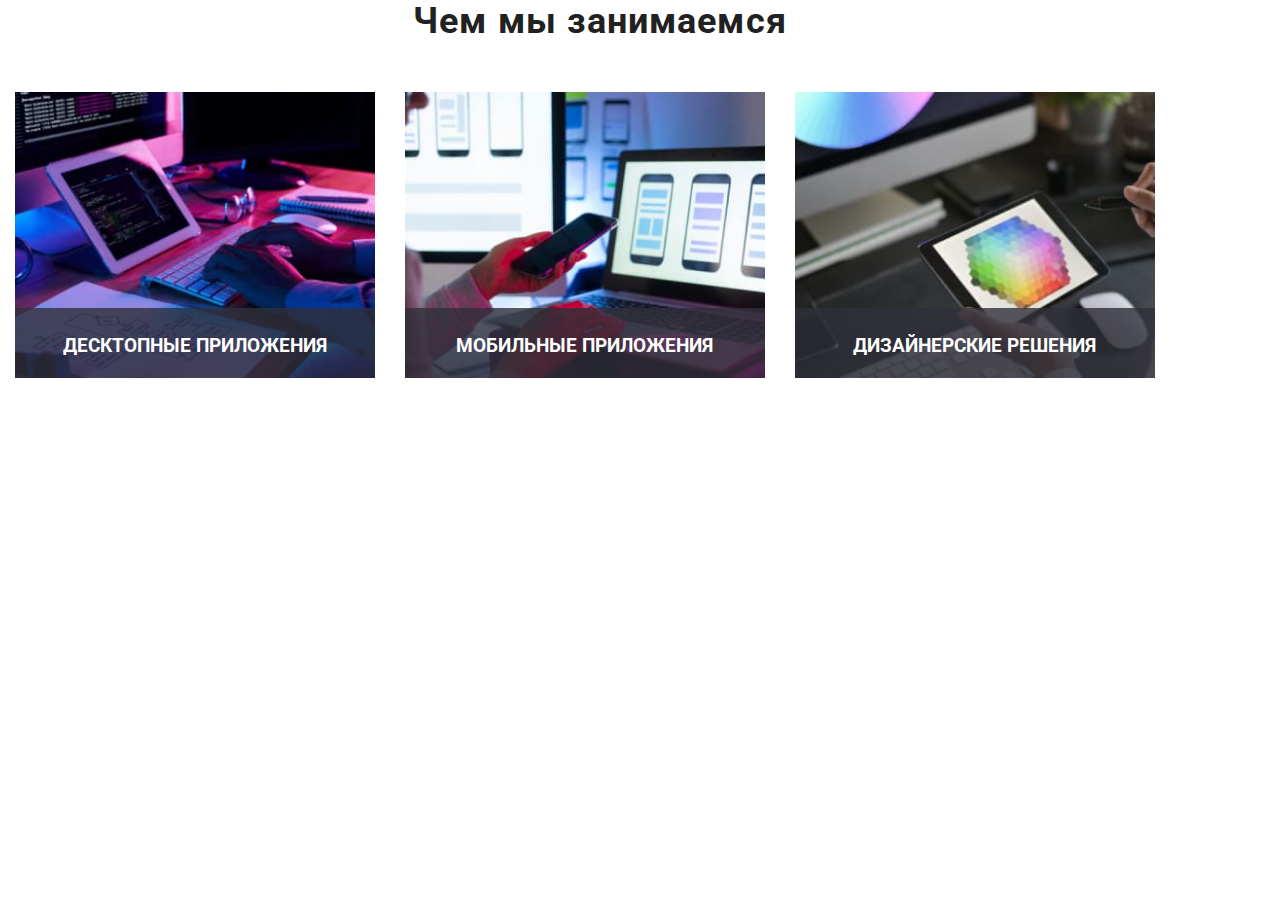
==== commit 8d1bde0c: "work" ====
--- a/index.html
+++ b/index.html
@@ -69,7 +69,7 @@
       </div>
     </section> --> 
     <!--Section 2-->
-   <section class="about">
+<!--    <section class="about">
       <div class="container">
         <h2 class="visually-hidden">Преимущества</h2>
         <ul class="about-list">
@@ -127,9 +127,9 @@
           </li>
         </ul>
       </div>
-    </section> 
+    </section>  -->
     <!--Section 3-->
- <!--   <section class="work">
+ <section class="work">
       <div class="container">
         <h2 class="work__title">Чем мы занимаемся</h2>
         <ul class="work-list">
@@ -153,7 +153,7 @@
           </li>
         </ul>
       </div>
-    </section>  -->
+    </section> 
     <!--Section 4-->
    <!--  <section class="team">
       <div class="container">
--- a/css/main.min.css
+++ b/css/main.min.css
@@ -1 +1 @@
-:root{--header-color: #212121;--first-title-color: #212121;--second-title-color: #2196f3;--first-btn-color: #ffffff;--second-btn-color: #2196f3;--accent-color: #2196f3}*,*::before,*::after{-webkit-box-sizing:border-box;box-sizing:border-box}textarea{resize:none}.visually-hidden{position:absolute;white-space:nowrap;width:1px;height:1px;overflow:hidden;border:0;padding:0;clip:rect(0 0 0 0);-webkit-clip-path:inset(50%);clip-path:inset(50%);margin:-1px}img{display:block;max-width:100%;height:auto;width:100%}body{color:#757575;font-family:Roboto,sans-serif;margin:0 auto}p,h1,h2,h3,h4,h5,h6{margin:0}ul,ol{margin:0;padding-left:0}.header-list,.about-list,.work-list,.clients-list,.footersoc-list,.team-list,.team-soc-list,.address-list,.section-list,.project-list,.section__title,.section__text,.project-list{list-style:none}.header__logo,.header-list__link,.team-soc-link,.clients-link,.footer-address__logo,.header-list__mail,.header-list__tel,.address-mail,.address-tel,.work-link,.section__title,.section__text,.project-list,.project-list__link{text-decoration:none}.container{width:100%;padding-left:15px;padding-right:15px;margin:0 auto}@media screen and (min-width: 480px){.container{width:480px}}@media screen and (min-width: 768px){.container{width:768px}}@media screen and (min-width: 1200px){.container{width:1200px}}.header .container{display:-webkit-box;display:-ms-flexbox;display:flex;-webkit-box-align:center;-ms-flex-align:center;align-items:center}.header{display:block;border-bottom:1px solid #ececec}.header-list{display:-webkit-box;display:-ms-flexbox;display:flex;margin-left:auto;display:flex;-webkit-box-align:baseline;-ms-flex-align:baseline;align-items:baseline;-webkit-box-align:center;-ms-flex-align:center;align-items:center;-webkit-box-pack:center;-ms-flex-pack:center;justify-content:center;cursor:pointer;color:#757575}.header-list__link{display:-webkit-box;display:-ms-flexbox;display:flex;-webkit-box-align:center;-ms-flex-align:center;align-items:center;font-weight:500;font-size:14px;line-height:1.14;letter-spacing:.02em;color:var(--header-color)}.header-list__mail,.header-list__tel{display:-webkit-box;display:-ms-flexbox;display:flex;-webkit-box-align:center;-ms-flex-align:center;align-items:center;font-weight:500;font-size:14px;line-height:1.14;letter-spacing:.02em;color:#757575;-webkit-transition-property:color;transition-property:color;-webkit-transition-duration:250ms;transition-duration:250ms;-webkit-transition-timing-function:cubic-bezier(0.4, 0, 0.2, 1);transition-timing-function:cubic-bezier(0.4, 0, 0.2, 1)}.header-list__tel{margin-left:0 auto}.header-list__icon :hover,.header-list__icon :focus{fill:#2196f3}.header-list__tel+.header-list__mail{display:-webkit-box;display:-ms-flexbox;display:flex;-webkit-box-align:center;-ms-flex-align:center;align-items:center;font-weight:500;font-size:14px;line-height:1.14;color:#757575;-webkit-box-align:baseline;-ms-flex-align:baseline;align-items:baseline;-webkit-box-pack:center;-ms-flex-pack:center;justify-content:center;-webkit-transition-property:color;transition-property:color;-webkit-transition-duration:250ms;transition-duration:250ms;-webkit-transition-timing-function:cubic-bezier(0.4, 0, 0.2, 1);transition-timing-function:cubic-bezier(0.4, 0, 0.2, 1)}.header-list:hover,.header-list:focus{color:#2196f3}.header-list__link.current{position:relative;color:var(--accent-color)}.header-list__link.current--active{color:var(--accent-color)}.header-list__link.current::after{position:absolute;bottom:0;left:0;content:"";display:block;width:100%;height:4px;border-radius:2px;background-color:#2196f3}.header-list__icon{fill:currentColor;margin-right:10px}.header-list__link:hover,.header-list__link:focus{color:var(--accent-color)}.header__logo{font-family:"Raleway";font-weight:700;font-size:26px;line-height:1.19;letter-spacing:.03em;color:#000;margin-right:93px}.header__logo{margin-right:93px}.logo__web{font-family:"Raleway";font-weight:700;font-size:26px;line-height:1.19;letter-spacing:.03em;color:#2196f3}.logo__studio{font-family:"Raleway";font-weight:700;font-size:26px;line-height:1.19;letter-spacing:.03em;color:#000}.header-list .header-list__link{display:block;padding-top:32px;padding-bottom:32px;color:var(--header-color);font-weight:500;font-size:14px;line-height:1.14;letter-spacing:.02em;-webkit-transition-property:color;transition-property:color;-webkit-transition-duration:250ms;transition-duration:250ms;-webkit-transition-timing-function:cubic-bezier(0.4, 0, 0.2, 1);transition-timing-function:cubic-bezier(0.4, 0, 0.2, 1)}.header-list__item:not(:last-child){margin-right:50px}.header-list__item :hover,.header-list__item :focus{color:#2196f3}.hero{content:"";background-color:#2f303a;max-width:100%;max-height:auto;margin:0 auto;background-image:-webkit-gradient(linear, left top, left bottom, from(rgba(47, 48, 58, 0.4)), to(rgba(47, 48, 58, 0.4))),url(../images/hero.jpg);background-image:linear-gradient(rgba(47, 48, 58, 0.4), rgba(47, 48, 58, 0.4)),url(../images/hero.jpg);background-repeat:no-repeat;background-position:center;background-size:cover;padding-top:200px;padding-bottom:200px}@media screen and (min-width: 480px){.hero{width:480px;max-width:100%;max-height:auto;margin:0 auto}}@media screen and (min-width: 768px){.hero{width:768px;max-width:100%;max-height:auto;margin:0 auto}}@media screen and (min-width: 1200px){.hero{width:1200px;max-width:100%;max-height:auto;margin:0 auto}}.hero{background-color:#2f303a}.hero__title{margin-top:0;font-weight:900;font-size:26px;line-height:1.61;letter-spacing:.06em;text-align:center;text-transform:uppercase;color:#fff;-webkit-box-align:center;-ms-flex-align:center;align-items:center;margin:0 auto;margin-bottom:30px}@media screen and (min-width: 768px){.hero__title{width:360px}}@media screen and (min-width: 1200px){.hero__title{width:696px;font-size:44px;line-height:1.36}}.hero__btn{height:50px;min-width:200px;border-radius:4px;border:0;padding:10px 32px;text-align:center;font-family:inherit;font-weight:700;font-size:16px;line-height:1,88;display:block;letter-spacing:.06em;color:#fff;background-color:#2196f3;margin:0 auto;display:block}.about{padding-top:60px;padding-bottom:60px}@media screen and (min-width: 768px){.about{padding-top:60px;padding-bottom:60px}}@media screen and (min-width: 1200px){.about{padding-top:94px;padding-bottom:94px}}.about-list{margin-bottom:30px}@media screen and (min-width: 768px){.about-list{display:-webkit-box;display:-ms-flexbox;display:flex;-ms-flex-wrap:wrap;flex-wrap:wrap;margin-left:-30px}}.about-list__title{margin-bottom:10px;font-weight:700;font-size:14px;line-height:1.14;letter-spacing:.03em;text-transform:uppercase;color:#212121}.about-list__text{min-width:270px;font-weight:400;font-size:14px;line-height:1.71;letter-spacing:.03em;color:#757575;margin-bottom:30px}.feauture{width:100%;height:120px;margin-bottom:30px;background:#f5f4fa;border-radius:4px;-webkit-box-pack:center;-ms-flex-pack:center;justify-content:center;-webkit-box-align:center;-ms-flex-align:center;align-items:center}@media screen and (min-width: 768px){.feauture{display:-webkit-box;display:-ms-flexbox;display:flex;margin-bottom:30px}}.feauture__icon{width:70px;height:70px;-webkit-box-align:center;-ms-flex-align:center;align-items:center}.about-list__item{width:100%;margin-bottom:30 px}@media screen and (min-width: 768px){.about-list__item{width:calc(50% - 30px);margin-left:30px;margin-bottom:0px}}@media screen and (min-width: 1200px){.about-list__item{width:calc(25% - 30px)}}@media screen and (min-width: 1200px){.work{width:1200px;padding-top:0;padding-bottom:94px}}.work__title{margin-bottom:50px;font-weight:700;font-size:36px;line-height:1.17;text-align:center;letter-spacing:.03em;color:#212121}@media screen and (min-width: 1200px){.work-list{width:1200px;display:-webkit-box;display:-ms-flexbox;display:flex}}.work-list__item+.work-list__item{margin-left:30px}.work-list__item{width:calc(33.3333333333% - 30px)}.label{position:relative}.label__title{position:absolute;bottom:0;color:#fff;background-color:rgba(47,48,58,.8);width:100%;height:70px;padding:27px;text-align:center;margin-bottom:0}.team{padding-top:60px;padding-bottom:60px}@media screen and (min-width: 768px){.team{padding-top:60px;padding-bottom:60px}}@media screen and (min-width: 1200px){.team{padding-top:94px;padding-bottom:94px}}.team{font-weight:500;font-size:16px;line-height:1.19;text-align:center;letter-spacing:.03em;color:#212121;background:#f5f4fa}.team__title{margin-bottom:30px;font-weight:700;font-size:28px;line-height:1.17;text-align:center;letter-spacing:.03em;color:#212121}@media screen and (min-width: 1200px){.team__title{margin-bottom:50px}}.team .team-list{margin-bottom:-30px}@media screen and (min-width: 768px){.team .team-list{display:-webkit-box;display:-ms-flexbox;display:flex;-ms-flex-wrap:wrap;flex-wrap:wrap;margin-left:-30px}}.team .team-list__img{background:#fff}.team .team-list__item{margin-bottom:30px}@media screen and (min-width: 768px){.team .team-list__item{width:calc(50% - 30px);margin-left:30px}}@media screen and (min-width: 1200px){.team .team-list__item{width:calc(25% - 30px)}}.team .team-list__item{background:#fff;-webkit-box-shadow:0px 1px 3px rgba(0,0,0,.12),0px 1px 1px rgba(0,0,0,.14),0px 2px 1px rgba(0,0,0,.2);box-shadow:0px 1px 3px rgba(0,0,0,.12),0px 1px 1px rgba(0,0,0,.14),0px 2px 1px rgba(0,0,0,.2);border-radius:0px 0px 4px 4px}.team .team-member{padding-top:30px;padding-bottom:30px;background-color:#fff}.team .team-member__name{font-weight:500;font-size:16px;line-height:1.19;text-align:center;letter-spacing:.03em;color:#212121;margin-bottom:10px;background:#fff}.team .team-member__pos{margin-bottom:16px;font-weight:400;font-size:16px;line-height:1.19;text-align:center;letter-spacing:.03em;color:#757575;background:#fff}.team .team-member:last-child{margin-bottom:0}.team .soc-list{display:-webkit-box;display:-ms-flexbox;display:flex;-webkit-box-pack:center;-ms-flex-pack:center;justify-content:center}.team .soc-list__item+.team .soc-list__item{margin-left:10px}.team .soc-list__item{border-radius:50px;display:-webkit-box;display:-ms-flexbox;display:flex;-webkit-box-align:center;-ms-flex-align:center;align-items:center;-webkit-box-pack:center;-ms-flex-pack:center;justify-content:center}.team .soc-list__link{width:44px;height:44px;border-radius:50px;display:-webkit-box;display:-ms-flexbox;display:flex;-webkit-box-align:center;-ms-flex-align:center;align-items:center;-webkit-box-pack:center;-ms-flex-pack:center;justify-content:center;cursor:pointer;fill:#afb1b8;-webkit-transition-property:color,background-color;transition-property:color,background-color;-webkit-transition-duration:250ms;transition-duration:250ms;-webkit-transition-timing-function:cubic-bezier(0.4, 0, 0.2, 1);transition-timing-function:cubic-bezier(0.4, 0, 0.2, 1)}.team .soc-list__icon{width:20px;height:20px;color:#afb1b8}.team .soc-list__link:hover,.team .soc-list__link:focus{background-color:#2196f3;fill:#fff}@media screen and (min-width: 768px){.clients{width:768px;padding-top:60px;padding-bottom:60px}}@media screen and (min-width: 480px){.clients{width:480px;padding-top:60px;padding-bottom:60px}}@media screen and (min-width: 1200px){.clients{width:1200px;padding-top:94px;padding-bottom:94px}}.clients__title{margin-bottom:30px;font-weight:700;font-size:36px;line-height:1.17;text-align:center;letter-spacing:.03em;color:#212121}@media screen and (min-width: 1200px){.clients__title{width:1200px;margin-bottom:50px}}@media screen and (min-width: 480px){.clients-list{width:480px;display:-webkit-box;display:-ms-flexbox;display:flex;-ms-flex-wrap:wrap;flex-wrap:wrap;-webkit-box-align:center;-ms-flex-align:center;align-items:center;margin-left:-30px;margin-bottom:-30px}}@media screen and (min-width: 480px){.clients-list__item{width:480px;width:100%;height:92px}}@media screen and (min-width: 480px){.clients-list__link{width:480px;display:-webkit-box;display:-ms-flexbox;display:flex;width:100%;height:100%;border:1px solid #afb1b8;border-radius:4px;-webkit-box-pack:center;-ms-flex-pack:center;justify-content:center;-webkit-box-align:center;-ms-flex-align:center;align-items:center;cursor:pointer;color:#afb1b8;-webkit-transition-property:color,border-color;transition-property:color,border-color;-webkit-transition-duration:250ms;transition-duration:250ms;-webkit-transition-timing-function:cubic-bezier(0.4, 0, 0.2, 1);transition-timing-function:cubic-bezier(0.4, 0, 0.2, 1)}}@media screen and (min-width: 480px){.clients-list__item{width:768px;display:-webkit-box;display:-ms-flexbox;display:flex;width:calc(50% - 30px);width:210px;height:92px;-webkit-box-align:center;-ms-flex-align:center;align-items:center;margin-left:30px;margin-bottom:30px}}.clients-list__item+.clients-list__item{margin-left:30px}@media screen and (min-width: 480px){.clients-list__item+.clients-list__item{width:480px;display:-webkit-box;display:-ms-flexbox;display:flex;width:calc(50% - 30px)}}@media screen and (min-width: 768px){.clients-list{width:768px;display:-webkit-box;display:-ms-flexbox;display:flex;-ms-flex-wrap:wrap;flex-wrap:wrap;-webkit-box-align:center;-ms-flex-align:center;align-items:center;margin-left:-30px;margin-bottom:-30px}}@media screen and (min-width: 768px){.clients-list__item{width:768px;width:100%;height:92px}}@media screen and (min-width: 768px){.clients-list__link{width:768px;display:-webkit-box;display:-ms-flexbox;display:flex;width:100%;height:100%;border:1px solid #afb1b8;border-radius:4px;-webkit-box-pack:center;-ms-flex-pack:center;justify-content:center;-webkit-box-align:center;-ms-flex-align:center;align-items:center;cursor:pointer;color:#afb1b8;-webkit-transition-property:color,border-color;transition-property:color,border-color;-webkit-transition-duration:250ms;transition-duration:250ms;-webkit-transition-timing-function:cubic-bezier(0.4, 0, 0.2, 1);transition-timing-function:cubic-bezier(0.4, 0, 0.2, 1)}}.clients-list__icon{width:106px;height:60px;fill:currentColor}.clients-list__link:hover,.clients-list .clients-list__link:focus{border-color:#2196f3}.clients-list__link:hover{color:#2196f3}.clients-list__link:focus{color:#2196f3}.clients-list__icon:hover,.clients-list__icon:focus{fill:#2196f3}@media screen and (min-width: 768px){.clients-list__item{width:768px;display:-webkit-box;display:-ms-flexbox;display:flex;width:calc(33.3333333333% - 30px);width:226px;height:92px;-webkit-box-align:center;-ms-flex-align:center;align-items:center;margin-left:30px;margin-bottom:30px}}.clients-list__item+.clients-list__item{margin-left:30px}@media screen and (min-width: 768px){.clients-list__item+.clients-list__item{width:768px;display:-webkit-box;display:-ms-flexbox;display:flex;width:calc(33.3333333333% - 30px)}}@media screen and (min-width: 1200px){.clients-list{width:1200px;display:-webkit-box;display:-ms-flexbox;display:flex;-ms-flex-wrap:wrap;flex-wrap:wrap}}@media screen and (min-width: 1200px){.clients-list__item{display:-webkit-box;display:-ms-flexbox;display:flex;width:170px;height:92px;-ms-flex-wrap:wrap;flex-wrap:wrap}}@media screen and (min-width: 1200px){.clients-list__link{width:1200px;display:-webkit-box;display:-ms-flexbox;display:flex;width:170px;height:92px;border:1px solid #afb1b8;border-radius:4px;-webkit-box-pack:center;-ms-flex-pack:center;justify-content:center;-webkit-box-align:center;-ms-flex-align:center;align-items:center;cursor:pointer;color:#afb1b8;-webkit-transition-property:color,border-color;transition-property:color,border-color;-webkit-transition-duration:250ms;transition-duration:250ms;-webkit-transition-timing-function:cubic-bezier(0.4, 0, 0.2, 1);transition-timing-function:cubic-bezier(0.4, 0, 0.2, 1)}}.clients-list__icon{width:106px;height:60px;fill:currentColor}.clients-list__link:hover,.clients-list .clients-list__link:focus{border-color:#2196f3}.clients-list__link:hover{color:#2196f3}.clients-list__link:focus{color:#2196f3}.clients-list__icon:hover,.clients-list__icon:focus{fill:#2196f3}@media screen and (min-width: 1200px){.clients-list__item{width:1200px;width:170px;height:92px;-ms-flex-wrap:wrap;flex-wrap:wrap;display:-webkit-box;display:-ms-flexbox;display:flex}}@media screen and (min-width: 1200px){.clients-list__item+.clients-list__item{width:1200px;margin-left:30px;display:-webkit-box;display:-ms-flexbox;display:flex}}.footer{padding-top:60px;padding-bottom:60px;text-align:center;background:#2f303a}@media screen and (min-width: 480px){.footer{width:480px;background:#2f303a}}@media screen and (min-width: 768px){.footer{width:768px;background:#2f303a;padding:60px 0;display:-webkit-box;display:-ms-flexbox;display:flex}}@media screen and (min-width: 1200px){.footer{width:1200px;background:#2f303a;padding:60px 0;display:-webkit-box;display:-ms-flexbox;display:flex}}@media screen and (min-width: 480px){.footer-address{width:480px;margin-bottom:60px}}.footer-address__logo{margin-bottom:20px;display:block;font-family:"Raleway";font-style:normal;font-weight:700;font-size:26px;line-height:1.19;letter-spacing:.03em}.footer-address__text{margin-bottom:9px;font-family:"Roboto";font-style:normal;font-weight:400;font-size:14px;line-height:1.71;letter-spacing:.03em;color:#fff}.logo__web{font-family:"Raleway";font-style:normal;font-weight:700;font-size:26px;line-height:1.19;letter-spacing:.03em;color:#2196f3}.logo__studio{font-family:"Raleway";font-style:normal;font-weight:700;font-size:26px;line-height:1.19;letter-spacing:.03em}.logo__studio--inverse{color:#fff}.address-list__mail,.address-list__tel{font-family:"Roboto";font-style:normal;font-weight:400;font-size:14px;line-height:1.71;letter-spacing:.03em;color:rgba(255,255,255,.6)}@media screen and (min-width: 480px){.flex-wrap-footer{width:480px}}@media screen and (min-width: 768px){.flex-wrap-footer{width:768px;display:-webkit-box;display:-ms-flexbox;display:flex}}.address-list__item{margin-bottom:9px}.address-list__item:last-child{margin-bottom:60px}.footer-invite{margin-top:60px;margin-bottom:60px}@media screen and (min-width: 480px){.footer-invite{width:480px}}@media screen and (min-width: 768px){.footer-invite{width:768px;display:-webkit-box;display:-ms-flexbox;display:flex}}.footer-invite__text{font-weight:700;font-size:14px;line-height:1.14;letter-spacing:.03em;color:#fff;margin-bottom:20px}@media screen and (min-width: 480px){.footer-invite__text{width:480px;margin-top:60px}}.footer-invite .footersoc-list{display:-webkit-box;display:-ms-flexbox;display:flex;-webkit-box-pack:center;-ms-flex-pack:center;justify-content:center}.footer-invite .footersoc-list__link{width:100%;height:100%;background-color:rgba(255,255,255,.1);border-radius:50%;display:-webkit-box;display:-ms-flexbox;display:flex;-webkit-box-align:center;-ms-flex-align:center;align-items:center;-webkit-box-pack:center;-ms-flex-pack:center;justify-content:center;-webkit-transition-property:background-color;transition-property:background-color;-webkit-transition-duration:250ms;transition-duration:250ms;-webkit-transition-timing-function:cubic-bezier(0.4, 0, 0.2, 1);transition-timing-function:cubic-bezier(0.4, 0, 0.2, 1)}.footer-invite .footersoc-list__icon{fill:#fff}.footer-invite .footersoc-list__link:hover,.footer-invite .footersoc-list__link:focus{background-color:#2196f3}.footersoc-list__item{width:44px;height:44px}.footersoc-list__item+.footersoc-list__item{margin-left:10px}.footer-form{margin-top:60px;display:block;margin-left:auto}@media screen and (min-width: 480px){.footer-form{width:480px}}.footer-form__text{font-weight:700;font-size:14px;line-height:1.14;letter-spacing:.03em;color:#fff;margin-bottom:20px}@media screen and (min-width: 480px){.footer-form__text{width:480px}}.footer-form__input{margin-bottom:20px;width:100%;height:auto;padding:15px 16px;background:#2f303a;border:1px solid rgba(255,255,255,.3);-webkit-box-sizing:border-box;box-sizing:border-box;-webkit-filter:drop-shadow(0px 4px 4px rgba(0, 0, 0, 0.15));filter:drop-shadow(0px 4px 4px rgba(0, 0, 0, 0.15));border-radius:4px;padding:15px 16px;-webkit-transition-property:border;transition-property:border;-webkit-transition-duration:250ms;transition-duration:250ms;-webkit-transition-timing-function:cubic-bezier(0.4, 0, 0.2, 1);transition-timing-function:cubic-bezier(0.4, 0, 0.2, 1)}@media screen and (min-width: 480px){.footer-form__input{width:480px}}.footer-form__input:focus{outline:none;border:1px solid #2196f3}.footer-form__submit{display:-webkit-inline-box;display:-ms-inline-flexbox;display:inline-flex;width:200px;padding:10px;padding-left:29px;background:#2196f3;-webkit-box-shadow:0px 4px 4px rgba(0,0,0,.15);box-shadow:0px 4px 4px rgba(0,0,0,.15);border-radius:4px;border:0;margin-left:12px;font-weight:700;font-size:16px;line-height:1.88;-webkit-box-align:center;-ms-flex-align:center;align-items:center;letter-spacing:.06em;color:#fff;-webkit-transition-property:border;transition-property:border;-webkit-transition-duration:250ms;transition-duration:250ms;-webkit-transition-timing-function:cubic-bezier(0.4, 0, 0.2, 1);transition-timing-function:cubic-bezier(0.4, 0, 0.2, 1)}.footer-form__submit::after{content:"";margin-left:10px;width:24px;height:24px;background-image:url(../images/send.svg);background-repeat:no-repeat;background-size:contain}.footer-form__submit:focus{outline:none;border:1px solid #2196f3}.project{padding-top:94px;padding-bottom:94px}.section-list{display:-webkit-box;display:-ms-flexbox;display:flex;-webkit-box-pack:center;-ms-flex-pack:center;justify-content:center;margin-bottom:50px;border:0}.section-list__item{margin-right:8px;border:0}.section-list__btn{padding:6px 22px;background:#f5f4fa;border-radius:4px;border:0;font-family:inherit;font-weight:500;font-size:16px;line-height:1.62;text-align:center;letter-spacing:.03em;cursor:pointer;-webkit-transition-property:color,background-color,-webkit-box-shadow;transition-property:color,background-color,-webkit-box-shadow;transition-property:color,background-color,box-shadow;transition-property:color,background-color,box-shadow,-webkit-box-shadow;-webkit-transition-duration:250ms;transition-duration:250ms;-webkit-transition-timing-function:cubic-bezier(0.4, 0, 0.2, 1);transition-timing-function:cubic-bezier(0.4, 0, 0.2, 1)}.section-list__btn:hover,.section-list__btn:focus{-webkit-box-shadow:0px 3px 1px rgba(0,0,0,.1),0px 1px 2px rgba(0,0,0,.08),0px 2px 2px rgba(0,0,0,.12);box-shadow:0px 3px 1px rgba(0,0,0,.1),0px 1px 2px rgba(0,0,0,.08),0px 2px 2px rgba(0,0,0,.12);border-radius:4px;color:var(--first-btn-color);background-color:var(--accent-color)}.project-list{display:-webkit-box;display:-ms-flexbox;display:flex;-ms-flex-wrap:wrap;flex-wrap:wrap;margin-top:-30px;margin-left:-30px}.project-list__link{display:block;-webkit-transition-property:-webkit-box-shadow;transition-property:-webkit-box-shadow;transition-property:box-shadow;transition-property:box-shadow, -webkit-box-shadow;-webkit-transition-duration:250ms;transition-duration:250ms;-webkit-transition-timing-function:cubic-bezier(0.4, 0, 0.2, 1);transition-timing-function:cubic-bezier(0.4, 0, 0.2, 1)}.project-list__link:hover,.project-list__link:focus{-webkit-box-shadow:0px 1px 1px rgba(0,0,0,.12),0px 4px 4px rgba(0,0,0,.06),1px 4px 6px rgba(0,0,0,.16);box-shadow:0px 1px 1px rgba(0,0,0,.12),0px 4px 4px rgba(0,0,0,.06),1px 4px 6px rgba(0,0,0,.16)}.description{position:relative;overflow:hidden}.description__text{position:absolute;height:101%;top:0;font-weight:400;font-size:18px;line-height:1.6;letter-spacing:.03em;background-color:rgba(33,150,243,.9);color:#fff;padding:63px 24px;-webkit-transform:translateY(100%);transform:translateY(100%);-webkit-transition-property:-webkit-transform;transition-property:-webkit-transform;transition-property:transform;transition-property:transform, -webkit-transform;-webkit-transition-duration:250ms;transition-duration:250ms;-webkit-transition-timing-function:cubic-bezier(0.4, 0, 0.2, 1);transition-timing-function:cubic-bezier(0.4, 0, 0.2, 1)}.project-list__item:hover .description__text{-webkit-transform:translateY(0);transform:translateY(0)}.project-list__item:focus .description__text{-webkit-transform:translateY(0);transform:translateY(0)}.project-list__item{margin-left:30px;margin-top:30px}.project-list__item{display:block;cursor:pointer;-webkit-transition-property:-webkit-box-shadow;transition-property:-webkit-box-shadow;transition-property:box-shadow;transition-property:box-shadow, -webkit-box-shadow;-webkit-transition-duration:250ms;transition-duration:250ms;-webkit-transition-timing-function:cubic-bezier(0.4, 0, 0.2, 1);transition-timing-function:cubic-bezier(0.4, 0, 0.2, 1)}.project-list__item{width:calc 3.3333333333px;margin-bottom:30 px}.section{padding:20px 24px;border:1px solid #eee;-webkit-box-sizing:border-box;box-sizing:border-box;border-top:none}.section__title{margin-bottom:4px;font-weight:700;font-size:18px;line-height:2;letter-spacing:.06em;color:#212121}.section__text{font-weight:400;font-size:16px;line-height:1.88;letter-spacing:.03em;color:#757575}.project-list__item:hover{-webkit-box-shadow:0px 1px 1px rgba(0,0,0,.12),0px 4px 4px rgba(0,0,0,.06),1px 4px 6px rgba(0,0,0,.16);box-shadow:0px 1px 1px rgba(0,0,0,.12),0px 4px 4px rgba(0,0,0,.06),1px 4px 6px rgba(0,0,0,.16)}.project-list__item:focus{-webkit-box-shadow:0px 1px 1px rgba(0,0,0,.12),0px 4px 4px rgba(0,0,0,.06),1px 4px 6px rgba(0,0,0,.16);box-shadow:0px 1px 1px rgba(0,0,0,.12),0px 4px 4px rgba(0,0,0,.06),1px 4px 6px rgba(0,0,0,.16)}.backdrop{position:fixed;top:0;width:100%;height:100%;background:rgba(0,0,0,.2);-webkit-transition:opacity 1000ms,visibility 1000ms;transition:opacity 1000ms,visibility 1000ms}.backdrop.is-hidden .modal{-webkit-transform:rotate(0) scale(0.3);transform:rotate(0) scale(0.3)}.modal{position:absolute;top:50%;left:50%;-webkit-transform:rotate(360deg) translate(-50%, -50%) scale(1);transform:rotate(360deg) translate(-50%, -50%) scale(1);width:95vw;min-height:581px;background:#fff;-webkit-box-shadow:0px 1px 3px rgba(0,0,0,.12),0px 1px 1px rgba(0,0,0,.14),0px 2px 1px rgba(0,0,0,.2);box-shadow:0px 1px 3px rgba(0,0,0,.12),0px 1px 1px rgba(0,0,0,.14),0px 2px 1px rgba(0,0,0,.2);border-radius:4px;-webkit-transition:-webkit-transform 300ms;transition:-webkit-transform 300ms;transition:transform 300ms;transition:transform 300ms, -webkit-transform 300ms;padding:40px}@media screen and (min-width: 480px){.modal{width:450px}}@media screen and (min-width: 768px){.modal{width:450px}}@media screen and (min-width: 1200px){.modal{width:528px}}.modal__title{font-weight:700;font-size:20px;line-height:1.15;text-align:center;letter-spacing:.03em;color:#212121;margin-bottom:12px}.modal__button{position:absolute;display:-webkit-box;display:-ms-flexbox;display:flex;top:10px;right:10px;width:30px;height:30px;border-radius:50%;background:rgba(0,0,0,0);border:1px solid rgba(0,0,0,.1);-webkit-box-sizing:border-box;box-sizing:border-box;-webkit-box-align:center;-ms-flex-align:center;align-items:center;-webkit-box-pack:center;-ms-flex-pack:center;justify-content:center}.modal__icon{fill:#000;cursor:pointer;-webkit-transition-property:fill,background-color;transition-property:fill,background-color;-webkit-transition-duration:250ms;transition-duration:250ms;-webkit-transition-timing-function:cubic-bezier(0.4, 0, 0.2, 1);transition-timing-function:cubic-bezier(0.4, 0, 0.2, 1)}.modal__icon:hover,.modal__icon:focus{fill:#2196f3;background-color:#fff}.is-hidden{opacity:0;pointer-events:none;visibility:hidden}.modal{position:absolute;top:50%;left:50%;-webkit-transform:rotate(360deg) translate(-50%, -50%) scale(1);transform:rotate(360deg) translate(-50%, -50%) scale(1);width:95vw;min-height:581px;background:#fff;-webkit-box-shadow:0px 1px 3px rgba(0,0,0,.12),0px 1px 1px rgba(0,0,0,.14),0px 2px 1px rgba(0,0,0,.2);box-shadow:0px 1px 3px rgba(0,0,0,.12),0px 1px 1px rgba(0,0,0,.14),0px 2px 1px rgba(0,0,0,.2);border-radius:4px;-webkit-transition:-webkit-transform 300ms;transition:-webkit-transform 300ms;transition:transform 300ms;transition:transform 300ms, -webkit-transform 300ms;padding:40px}@media screen and (min-width: 480px){.modal{width:450px}}@media screen and (min-width: 768px){.modal{width:450px}}@media screen and (min-width: 1200px){.modal{width:528px}}.modal__form-field{display:-webkit-box;display:-ms-flexbox;display:flex;-webkit-box-orient:vertical;-webkit-box-direction:normal;-ms-flex-direction:column;flex-direction:column;margin-bottom:10px}.modal__form-field:last-child{margin-bottom:0}.modal__input-wrap{position:relative}.modal__input{width:100%;height:40px;padding:12px 40px;border:1px solid rgba(33,33,33,.2);-webkit-box-sizing:border-box;box-sizing:border-box;border-radius:4px;background-color:rgba(0,0,0,0);outline:none;cursor:pointer;padding-left:40px;-webkit-transition-property:border-color;transition-property:border-color;-webkit-transition-duration:250ms;transition-duration:250ms;-webkit-transition-timing-function:cubic-bezier(0.4, 0, 0.2, 1);transition-timing-function:cubic-bezier(0.4, 0, 0.2, 1)}.modal__input-icon{position:absolute;left:12px;top:50%;-webkit-transform:translateY(-50%);transform:translateY(-50%);-webkit-transition-property:fill;transition-property:fill;-webkit-transition-duration:250ms;transition-duration:250ms;-webkit-transition-timing-function:cubic-bezier(0.4, 0, 0.2, 1);transition-timing-function:cubic-bezier(0.4, 0, 0.2, 1)}.modal__input:focus{border-color:#2196f3}.modal__text{width:100%;height:120px;border:1px solid rgba(33,33,33,.2);-webkit-box-sizing:border-box;box-sizing:border-box;border-radius:4px;padding:12px 16px;-webkit-transition-property:border;transition-property:border;-webkit-transition-duration:250ms;transition-duration:250ms;-webkit-transition-timing-function:cubic-bezier(0.4, 0, 0.2, 1);transition-timing-function:cubic-bezier(0.4, 0, 0.2, 1)}.modal__input-text{font-size:12px;line-height:1.17;letter-spacing:.01em;color:#757575;margin-bottom:4px}.modal__text:focus{outline:none;border:1px solid #2196f3}.modal__text::-webkit-input-placeholder{font-size:12px;line-height:1.17;letter-spacing:.01em;color:rgba(117,117,117,.5)}.modal__text::-moz-placeholder{font-size:12px;line-height:1.17;letter-spacing:.01em;color:rgba(117,117,117,.5)}.modal__text:-ms-input-placeholder{font-size:12px;line-height:1.17;letter-spacing:.01em;color:rgba(117,117,117,.5)}.modal__text::-ms-input-placeholder{font-size:12px;line-height:1.17;letter-spacing:.01em;color:rgba(117,117,117,.5)}.modal__text::placeholder{font-size:12px;line-height:1.17;letter-spacing:.01em;color:rgba(117,117,117,.5)}.modal__input:focus+.modal__input-icon{fill:#2196f3}.modal{position:absolute;top:50%;left:50%;-webkit-transform:rotate(360deg) translate(-50%, -50%) scale(1);transform:rotate(360deg) translate(-50%, -50%) scale(1);width:95vw;min-height:581px;background:#fff;-webkit-box-shadow:0px 1px 3px rgba(0,0,0,.12),0px 1px 1px rgba(0,0,0,.14),0px 2px 1px rgba(0,0,0,.2);box-shadow:0px 1px 3px rgba(0,0,0,.12),0px 1px 1px rgba(0,0,0,.14),0px 2px 1px rgba(0,0,0,.2);border-radius:4px;-webkit-transition:-webkit-transform 300ms;transition:-webkit-transform 300ms;transition:transform 300ms;transition:transform 300ms, -webkit-transform 300ms;padding:40px}@media screen and (min-width: 480px){.modal{width:450px}}@media screen and (min-width: 768px){.modal{width:450px}}@media screen and (min-width: 1200px){.modal{width:528px}}@media screen and (min-width: 480px){.modal__check-text{font-size:12px;line-height:1.16;letter-spacing:.03em;color:#757575;display:-webkit-box;display:-ms-flexbox;display:flex;-webkit-box-align:center;-ms-flex-align:center;align-items:center;margin-bottom:20px;text-align:center}}@media screen and (min-width: 768px){.modal__check-text{font-size:12px;line-height:1.16;letter-spacing:.03em;color:#757575;display:-webkit-box;display:-ms-flexbox;display:flex;-webkit-box-align:center;-ms-flex-align:center;align-items:center;margin-bottom:20px;text-align:center}}@media screen and (min-width: 1200px){.modal__check-text{font-size:14px;line-height:1.71;letter-spacing:.03em;color:#757575;display:-webkit-box;display:-ms-flexbox;display:flex;-webkit-box-align:center;-ms-flex-align:center;align-items:center;margin-bottom:20px;text-align:center}}@media screen and (min-width: 480px){.modal__check-link{display:-webkit-box;display:-ms-flexbox;display:flex;text-align:center;font-weight:400;font-size:12px;line-height:1.16;letter-spacing:.03em;text-decoration:none;color:#2196f3;border-bottom:1px solid #2196f3;-webkit-box-pack:center;-ms-flex-pack:center;justify-content:center}}@media screen and (min-width: 768px){.modal__check-link{display:-webkit-box;display:-ms-flexbox;display:flex;text-align:center;font-weight:400;font-size:12px;line-height:1.16;letter-spacing:.03em;text-decoration:none;color:#2196f3;border-bottom:1px solid #2196f3;-webkit-box-pack:center;-ms-flex-pack:center;justify-content:center}}@media screen and (min-width: 1200px){.modal__check-link{display:-webkit-box;display:-ms-flexbox;display:flex;text-align:center;font-size:14px;line-height:1.71;letter-spacing:.03em;text-decoration:none;color:#2196f3;border-bottom:1px solid #2196f3;-webkit-box-pack:center;-ms-flex-pack:center;justify-content:center}}.modal__check-text::before{content:"";width:16px;height:15px;display:-webkit-box;display:-ms-flexbox;display:flex;border:2px solid #303030;border-radius:2px;margin-right:7px;-webkit-box-align:center;-ms-flex-align:center;align-items:center;text-align:center;-webkit-box-pack:center;-ms-flex-pack:center;justify-content:center}.modal__check:checked+.modal__check-text::before{background-color:#2196f3;background-image:url(../images/check.svg);background-repeat:no-repeat;background-position:center;background-size:contain;-webkit-box-align:center;-ms-flex-align:center;align-items:center;text-align:center;-webkit-box-pack:center;-ms-flex-pack:center;justify-content:center;-webkit-transition-property:border;transition-property:border;-webkit-transition-duration:250ms;transition-duration:250ms;-webkit-transition-timing-function:cubic-bezier(0.4, 0, 0.2, 1);transition-timing-function:cubic-bezier(0.4, 0, 0.2, 1)}.modal__check:focus+.modal__check-text::before{border:2px solid #2196f3}.modal__check:hover+.modal__check-text::before{border:2px solid #2196f3}.modal{position:absolute;top:50%;left:50%;-webkit-transform:rotate(360deg) translate(-50%, -50%) scale(1);transform:rotate(360deg) translate(-50%, -50%) scale(1);width:95vw;min-height:581px;background:#fff;-webkit-box-shadow:0px 1px 3px rgba(0,0,0,.12),0px 1px 1px rgba(0,0,0,.14),0px 2px 1px rgba(0,0,0,.2);box-shadow:0px 1px 3px rgba(0,0,0,.12),0px 1px 1px rgba(0,0,0,.14),0px 2px 1px rgba(0,0,0,.2);border-radius:4px;-webkit-transition:-webkit-transform 300ms;transition:-webkit-transform 300ms;transition:transform 300ms;transition:transform 300ms, -webkit-transform 300ms;padding:40px}@media screen and (min-width: 480px){.modal{width:450px}}@media screen and (min-width: 768px){.modal{width:450px}}@media screen and (min-width: 1200px){.modal{width:528px}}.modal__submit{display:block;height:50px;min-width:200px;padding:10px 55px;text-align:center;font-family:inherit;font-weight:700;font-size:16px;cursor:pointer;border:0;letter-spacing:.06em;color:#fff;background-color:#2196f3;margin:0 auto;border-radius:4px;-webkit-box-shadow:0px 4px 4px rgba(0,0,0,.15);box-shadow:0px 4px 4px rgba(0,0,0,.15);-webkit-transition-property:background-color,-webkit-box-shadow;transition-property:background-color,-webkit-box-shadow;transition-property:background-color,box-shadow;transition-property:background-color,box-shadow,-webkit-box-shadow;-webkit-transition-duration:250ms;transition-duration:250ms;-webkit-transition-timing-function:cubic-bezier(0.4, 0, 0.2, 1);transition-timing-function:cubic-bezier(0.4, 0, 0.2, 1)}.modal__submit:hover,.modal__submit:focus{background-color:#2196f3;-webkit-box-shadow:0px 4px 4px rgba(0,0,0,.15);box-shadow:0px 4px 4px rgba(0,0,0,.15)}/*# sourceMappingURL=main.min.css.map */+:root{--header-color: #212121;--first-title-color: #212121;--second-title-color: #2196f3;--first-btn-color: #ffffff;--second-btn-color: #2196f3;--accent-color: #2196f3}*,*::before,*::after{-webkit-box-sizing:border-box;box-sizing:border-box}textarea{resize:none}.visually-hidden{position:absolute;white-space:nowrap;width:1px;height:1px;overflow:hidden;border:0;padding:0;clip:rect(0 0 0 0);-webkit-clip-path:inset(50%);clip-path:inset(50%);margin:-1px}img{display:block;max-width:100%;height:auto;width:100%}body{color:#757575;font-family:Roboto,sans-serif;margin:0 auto}p,h1,h2,h3,h4,h5,h6{margin:0}ul,ol{margin:0;padding-left:0}.header-list,.about-list,.work-list,.clients-list,.footersoc-list,.team-list,.team-soc-list,.address-list,.section-list,.project-list,.section__title,.section__text,.project-list{list-style:none}.header__logo,.header-list__link,.team-soc-link,.clients-link,.footer-address__logo,.header-list__mail,.header-list__tel,.address-mail,.address-tel,.work-link,.section__title,.section__text,.project-list,.project-list__link{text-decoration:none}.container{width:100%;padding-left:15px;padding-right:15px;margin:0 auto}@media screen and (min-width: 480px){.container{width:480px}}@media screen and (min-width: 768px){.container{width:768px}}@media screen and (min-width: 1200px){.container{width:1200px}}.header .container{display:-webkit-box;display:-ms-flexbox;display:flex;-webkit-box-align:center;-ms-flex-align:center;align-items:center}.header{display:block;border-bottom:1px solid #ececec}.header-list{display:-webkit-box;display:-ms-flexbox;display:flex;margin-left:auto;display:flex;-webkit-box-align:baseline;-ms-flex-align:baseline;align-items:baseline;-webkit-box-align:center;-ms-flex-align:center;align-items:center;-webkit-box-pack:center;-ms-flex-pack:center;justify-content:center;cursor:pointer;color:#757575}.header-list__link{display:-webkit-box;display:-ms-flexbox;display:flex;-webkit-box-align:center;-ms-flex-align:center;align-items:center;font-weight:500;font-size:14px;line-height:1.14;letter-spacing:.02em;color:var(--header-color)}.header-list__mail,.header-list__tel{display:-webkit-box;display:-ms-flexbox;display:flex;-webkit-box-align:center;-ms-flex-align:center;align-items:center;font-weight:500;font-size:14px;line-height:1.14;letter-spacing:.02em;color:#757575;-webkit-transition-property:color;transition-property:color;-webkit-transition-duration:250ms;transition-duration:250ms;-webkit-transition-timing-function:cubic-bezier(0.4, 0, 0.2, 1);transition-timing-function:cubic-bezier(0.4, 0, 0.2, 1)}.header-list__tel{margin-left:0 auto}.header-list__icon :hover,.header-list__icon :focus{fill:#2196f3}.header-list__tel+.header-list__mail{display:-webkit-box;display:-ms-flexbox;display:flex;-webkit-box-align:center;-ms-flex-align:center;align-items:center;font-weight:500;font-size:14px;line-height:1.14;color:#757575;-webkit-box-align:baseline;-ms-flex-align:baseline;align-items:baseline;-webkit-box-pack:center;-ms-flex-pack:center;justify-content:center;-webkit-transition-property:color;transition-property:color;-webkit-transition-duration:250ms;transition-duration:250ms;-webkit-transition-timing-function:cubic-bezier(0.4, 0, 0.2, 1);transition-timing-function:cubic-bezier(0.4, 0, 0.2, 1)}.header-list:hover,.header-list:focus{color:#2196f3}.header-list__link.current{position:relative;color:var(--accent-color)}.header-list__link.current--active{color:var(--accent-color)}.header-list__link.current::after{position:absolute;bottom:0;left:0;content:"";display:block;width:100%;height:4px;border-radius:2px;background-color:#2196f3}.header-list__icon{fill:currentColor;margin-right:10px}.header-list__link:hover,.header-list__link:focus{color:var(--accent-color)}.header__logo{font-family:"Raleway";font-weight:700;font-size:26px;line-height:1.19;letter-spacing:.03em;color:#000;margin-right:93px}.header__logo{margin-right:93px}.logo__web{font-family:"Raleway";font-weight:700;font-size:26px;line-height:1.19;letter-spacing:.03em;color:#2196f3}.logo__studio{font-family:"Raleway";font-weight:700;font-size:26px;line-height:1.19;letter-spacing:.03em;color:#000}.header-list .header-list__link{display:block;padding-top:32px;padding-bottom:32px;color:var(--header-color);font-weight:500;font-size:14px;line-height:1.14;letter-spacing:.02em;-webkit-transition-property:color;transition-property:color;-webkit-transition-duration:250ms;transition-duration:250ms;-webkit-transition-timing-function:cubic-bezier(0.4, 0, 0.2, 1);transition-timing-function:cubic-bezier(0.4, 0, 0.2, 1)}.header-list__item:not(:last-child){margin-right:50px}.header-list__item :hover,.header-list__item :focus{color:#2196f3}.hero{content:"";background-color:#2f303a;max-width:100%;max-height:auto;margin:0 auto;background-image:-webkit-gradient(linear, left top, left bottom, from(rgba(47, 48, 58, 0.4)), to(rgba(47, 48, 58, 0.4))),url(../images/hero.jpg);background-image:linear-gradient(rgba(47, 48, 58, 0.4), rgba(47, 48, 58, 0.4)),url(../images/hero.jpg);background-repeat:no-repeat;background-position:center;background-size:cover;padding-top:200px;padding-bottom:200px}@media screen and (min-width: 480px){.hero{width:480px;max-width:100%;max-height:auto;margin:0 auto}}@media screen and (min-width: 768px){.hero{width:768px;max-width:100%;max-height:auto;margin:0 auto}}@media screen and (min-width: 1200px){.hero{width:1200px;max-width:100%;max-height:auto;margin:0 auto}}.hero{background-color:#2f303a}.hero__title{margin-top:0;font-weight:900;font-size:26px;line-height:1.61;letter-spacing:.06em;text-align:center;text-transform:uppercase;color:#fff;-webkit-box-align:center;-ms-flex-align:center;align-items:center;margin:0 auto;margin-bottom:30px}@media screen and (min-width: 768px){.hero__title{width:360px}}@media screen and (min-width: 1200px){.hero__title{width:696px;font-size:44px;line-height:1.36}}.hero__btn{height:50px;min-width:200px;border-radius:4px;border:0;padding:10px 32px;text-align:center;font-family:inherit;font-weight:700;font-size:16px;line-height:1,88;display:block;letter-spacing:.06em;color:#fff;background-color:#2196f3;margin:0 auto;display:block}.about{padding-top:60px;padding-bottom:60px}@media screen and (min-width: 768px){.about{padding-top:60px;padding-bottom:60px}}@media screen and (min-width: 1200px){.about{padding-top:94px;padding-bottom:94px}}.about-list{margin-bottom:30px}@media screen and (min-width: 768px){.about-list{display:-webkit-box;display:-ms-flexbox;display:flex;-ms-flex-wrap:wrap;flex-wrap:wrap;margin-left:-30px}}.about-list__title{margin-bottom:10px;font-weight:700;font-size:14px;line-height:1.14;letter-spacing:.03em;text-transform:uppercase;color:#212121}.about-list__text{min-width:270px;font-weight:400;font-size:14px;line-height:1.71;letter-spacing:.03em;color:#757575;margin-bottom:30px}.feauture{width:100%;height:120px;margin-bottom:30px;background:#f5f4fa;border-radius:4px;-webkit-box-pack:center;-ms-flex-pack:center;justify-content:center;-webkit-box-align:center;-ms-flex-align:center;align-items:center}@media screen and (min-width: 768px){.feauture{display:-webkit-box;display:-ms-flexbox;display:flex;margin-bottom:30px}}.feauture__icon{width:70px;height:70px;-webkit-box-align:center;-ms-flex-align:center;align-items:center}.about-list__item{width:100%;margin-bottom:30 px}@media screen and (min-width: 768px){.about-list__item{width:calc(50% - 30px);margin-left:30px;margin-bottom:0px}}@media screen and (min-width: 1200px){.about-list__item{width:calc(25% - 30px)}}.work{padding-top:0}@media screen and (min-width: 1200px){.work{width:1200px}}.work__title{margin-bottom:50px;font-weight:700;font-size:36px;line-height:1.17;text-align:center;letter-spacing:.03em;color:#212121}.work-list{display:-webkit-box;display:-ms-flexbox;display:flex}.work-list__item+.work-list__item{margin-left:30px}.work-list__item{width:calc(33.3333333333% - 30px)}.label{position:relative}.label__title{position:absolute;bottom:0;color:#fff;background-color:rgba(47,48,58,.8);width:100%;height:70px;padding:27px;text-align:center;margin-bottom:0}.team{padding-top:60px;padding-bottom:60px}@media screen and (min-width: 768px){.team{padding-top:60px;padding-bottom:60px}}@media screen and (min-width: 1200px){.team{padding-top:94px;padding-bottom:94px}}.team{font-weight:500;font-size:16px;line-height:1.19;text-align:center;letter-spacing:.03em;color:#212121;background:#f5f4fa}.team__title{margin-bottom:30px;font-weight:700;font-size:28px;line-height:1.17;text-align:center;letter-spacing:.03em;color:#212121}@media screen and (min-width: 1200px){.team__title{margin-bottom:50px}}.team .team-list{margin-bottom:-30px}@media screen and (min-width: 768px){.team .team-list{display:-webkit-box;display:-ms-flexbox;display:flex;-ms-flex-wrap:wrap;flex-wrap:wrap;margin-left:-30px}}.team .team-list__img{background:#fff}.team .team-list__item{margin-bottom:30px}@media screen and (min-width: 768px){.team .team-list__item{width:calc(50% - 30px);margin-left:30px}}@media screen and (min-width: 1200px){.team .team-list__item{width:calc(25% - 30px)}}.team .team-list__item{background:#fff;-webkit-box-shadow:0px 1px 3px rgba(0,0,0,.12),0px 1px 1px rgba(0,0,0,.14),0px 2px 1px rgba(0,0,0,.2);box-shadow:0px 1px 3px rgba(0,0,0,.12),0px 1px 1px rgba(0,0,0,.14),0px 2px 1px rgba(0,0,0,.2);border-radius:0px 0px 4px 4px}.team .team-member{padding-top:30px;padding-bottom:30px;background-color:#fff}.team .team-member__name{font-weight:500;font-size:16px;line-height:1.19;text-align:center;letter-spacing:.03em;color:#212121;margin-bottom:10px;background:#fff}.team .team-member__pos{margin-bottom:16px;font-weight:400;font-size:16px;line-height:1.19;text-align:center;letter-spacing:.03em;color:#757575;background:#fff}.team .team-member:last-child{margin-bottom:0}.team .soc-list{display:-webkit-box;display:-ms-flexbox;display:flex;-webkit-box-pack:center;-ms-flex-pack:center;justify-content:center}.team .soc-list__item+.team .soc-list__item{margin-left:10px}.team .soc-list__item{border-radius:50px;display:-webkit-box;display:-ms-flexbox;display:flex;-webkit-box-align:center;-ms-flex-align:center;align-items:center;-webkit-box-pack:center;-ms-flex-pack:center;justify-content:center}.team .soc-list__link{width:44px;height:44px;border-radius:50px;display:-webkit-box;display:-ms-flexbox;display:flex;-webkit-box-align:center;-ms-flex-align:center;align-items:center;-webkit-box-pack:center;-ms-flex-pack:center;justify-content:center;cursor:pointer;fill:#afb1b8;-webkit-transition-property:color,background-color;transition-property:color,background-color;-webkit-transition-duration:250ms;transition-duration:250ms;-webkit-transition-timing-function:cubic-bezier(0.4, 0, 0.2, 1);transition-timing-function:cubic-bezier(0.4, 0, 0.2, 1)}.team .soc-list__icon{width:20px;height:20px;color:#afb1b8}.team .soc-list__link:hover,.team .soc-list__link:focus{background-color:#2196f3;fill:#fff}@media screen and (min-width: 768px){.clients{width:768px;padding-top:60px;padding-bottom:60px}}@media screen and (min-width: 480px){.clients{width:480px;padding-top:60px;padding-bottom:60px}}@media screen and (min-width: 1200px){.clients{width:1200px;padding-top:94px;padding-bottom:94px}}.clients__title{margin-bottom:30px;font-weight:700;font-size:36px;line-height:1.17;text-align:center;letter-spacing:.03em;color:#212121}@media screen and (min-width: 1200px){.clients__title{width:1200px;margin-bottom:50px}}@media screen and (min-width: 480px){.clients-list{width:480px;display:-webkit-box;display:-ms-flexbox;display:flex;-ms-flex-wrap:wrap;flex-wrap:wrap;-webkit-box-align:center;-ms-flex-align:center;align-items:center;margin-left:-30px;margin-bottom:-30px}}@media screen and (min-width: 480px){.clients-list__item{width:480px;width:100%;height:92px}}@media screen and (min-width: 480px){.clients-list__link{width:480px;display:-webkit-box;display:-ms-flexbox;display:flex;width:100%;height:100%;border:1px solid #afb1b8;border-radius:4px;-webkit-box-pack:center;-ms-flex-pack:center;justify-content:center;-webkit-box-align:center;-ms-flex-align:center;align-items:center;cursor:pointer;color:#afb1b8;-webkit-transition-property:color,border-color;transition-property:color,border-color;-webkit-transition-duration:250ms;transition-duration:250ms;-webkit-transition-timing-function:cubic-bezier(0.4, 0, 0.2, 1);transition-timing-function:cubic-bezier(0.4, 0, 0.2, 1)}}@media screen and (min-width: 480px){.clients-list__item{width:768px;display:-webkit-box;display:-ms-flexbox;display:flex;width:calc(50% - 30px);width:210px;height:92px;-webkit-box-align:center;-ms-flex-align:center;align-items:center;margin-left:30px;margin-bottom:30px}}.clients-list__item+.clients-list__item{margin-left:30px}@media screen and (min-width: 480px){.clients-list__item+.clients-list__item{width:480px;display:-webkit-box;display:-ms-flexbox;display:flex;width:calc(50% - 30px)}}@media screen and (min-width: 768px){.clients-list{width:768px;display:-webkit-box;display:-ms-flexbox;display:flex;-ms-flex-wrap:wrap;flex-wrap:wrap;-webkit-box-align:center;-ms-flex-align:center;align-items:center;margin-left:-30px;margin-bottom:-30px}}@media screen and (min-width: 768px){.clients-list__item{width:768px;width:100%;height:92px}}@media screen and (min-width: 768px){.clients-list__link{width:768px;display:-webkit-box;display:-ms-flexbox;display:flex;width:100%;height:100%;border:1px solid #afb1b8;border-radius:4px;-webkit-box-pack:center;-ms-flex-pack:center;justify-content:center;-webkit-box-align:center;-ms-flex-align:center;align-items:center;cursor:pointer;color:#afb1b8;-webkit-transition-property:color,border-color;transition-property:color,border-color;-webkit-transition-duration:250ms;transition-duration:250ms;-webkit-transition-timing-function:cubic-bezier(0.4, 0, 0.2, 1);transition-timing-function:cubic-bezier(0.4, 0, 0.2, 1)}}.clients-list__icon{width:106px;height:60px;fill:currentColor}.clients-list__link:hover,.clients-list .clients-list__link:focus{border-color:#2196f3}.clients-list__link:hover{color:#2196f3}.clients-list__link:focus{color:#2196f3}.clients-list__icon:hover,.clients-list__icon:focus{fill:#2196f3}@media screen and (min-width: 768px){.clients-list__item{width:768px;display:-webkit-box;display:-ms-flexbox;display:flex;width:calc(33.3333333333% - 30px);width:226px;height:92px;-webkit-box-align:center;-ms-flex-align:center;align-items:center;margin-left:30px;margin-bottom:30px}}.clients-list__item+.clients-list__item{margin-left:30px}@media screen and (min-width: 768px){.clients-list__item+.clients-list__item{width:768px;display:-webkit-box;display:-ms-flexbox;display:flex;width:calc(33.3333333333% - 30px)}}@media screen and (min-width: 1200px){.clients-list{width:1200px;display:-webkit-box;display:-ms-flexbox;display:flex;-ms-flex-wrap:wrap;flex-wrap:wrap}}@media screen and (min-width: 1200px){.clients-list__item{display:-webkit-box;display:-ms-flexbox;display:flex;width:170px;height:92px;-ms-flex-wrap:wrap;flex-wrap:wrap}}@media screen and (min-width: 1200px){.clients-list__link{width:1200px;display:-webkit-box;display:-ms-flexbox;display:flex;width:170px;height:92px;border:1px solid #afb1b8;border-radius:4px;-webkit-box-pack:center;-ms-flex-pack:center;justify-content:center;-webkit-box-align:center;-ms-flex-align:center;align-items:center;cursor:pointer;color:#afb1b8;-webkit-transition-property:color,border-color;transition-property:color,border-color;-webkit-transition-duration:250ms;transition-duration:250ms;-webkit-transition-timing-function:cubic-bezier(0.4, 0, 0.2, 1);transition-timing-function:cubic-bezier(0.4, 0, 0.2, 1)}}.clients-list__icon{width:106px;height:60px;fill:currentColor}.clients-list__link:hover,.clients-list .clients-list__link:focus{border-color:#2196f3}.clients-list__link:hover{color:#2196f3}.clients-list__link:focus{color:#2196f3}.clients-list__icon:hover,.clients-list__icon:focus{fill:#2196f3}@media screen and (min-width: 1200px){.clients-list__item{width:1200px;width:170px;height:92px;-ms-flex-wrap:wrap;flex-wrap:wrap;display:-webkit-box;display:-ms-flexbox;display:flex}}@media screen and (min-width: 1200px){.clients-list__item+.clients-list__item{width:1200px;margin-left:30px;display:-webkit-box;display:-ms-flexbox;display:flex}}.footer{padding-top:60px;padding-bottom:60px;text-align:center;background:#2f303a}@media screen and (min-width: 480px){.footer{width:480px;background:#2f303a}}@media screen and (min-width: 768px){.footer{width:768px;background:#2f303a;padding:60px 0;display:-webkit-box;display:-ms-flexbox;display:flex}}@media screen and (min-width: 1200px){.footer{width:1200px;background:#2f303a;padding:60px 0;display:-webkit-box;display:-ms-flexbox;display:flex}}@media screen and (min-width: 480px){.footer-address{width:480px;margin-bottom:60px}}.footer-address__logo{margin-bottom:20px;display:block;font-family:"Raleway";font-style:normal;font-weight:700;font-size:26px;line-height:1.19;letter-spacing:.03em}.footer-address__text{margin-bottom:9px;font-family:"Roboto";font-style:normal;font-weight:400;font-size:14px;line-height:1.71;letter-spacing:.03em;color:#fff}.logo__web{font-family:"Raleway";font-style:normal;font-weight:700;font-size:26px;line-height:1.19;letter-spacing:.03em;color:#2196f3}.logo__studio{font-family:"Raleway";font-style:normal;font-weight:700;font-size:26px;line-height:1.19;letter-spacing:.03em}.logo__studio--inverse{color:#fff}.address-list__mail,.address-list__tel{font-family:"Roboto";font-style:normal;font-weight:400;font-size:14px;line-height:1.71;letter-spacing:.03em;color:rgba(255,255,255,.6)}@media screen and (min-width: 480px){.flex-wrap-footer{width:480px}}@media screen and (min-width: 768px){.flex-wrap-footer{width:768px;display:-webkit-box;display:-ms-flexbox;display:flex}}.address-list__item{margin-bottom:9px}.address-list__item:last-child{margin-bottom:60px}.footer-invite{margin-top:60px;margin-bottom:60px}@media screen and (min-width: 480px){.footer-invite{width:480px}}@media screen and (min-width: 768px){.footer-invite{width:768px;display:-webkit-box;display:-ms-flexbox;display:flex}}.footer-invite__text{font-weight:700;font-size:14px;line-height:1.14;letter-spacing:.03em;color:#fff;margin-bottom:20px}@media screen and (min-width: 480px){.footer-invite__text{width:480px;margin-top:60px}}.footer-invite .footersoc-list{display:-webkit-box;display:-ms-flexbox;display:flex;-webkit-box-pack:center;-ms-flex-pack:center;justify-content:center}.footer-invite .footersoc-list__link{width:100%;height:100%;background-color:rgba(255,255,255,.1);border-radius:50%;display:-webkit-box;display:-ms-flexbox;display:flex;-webkit-box-align:center;-ms-flex-align:center;align-items:center;-webkit-box-pack:center;-ms-flex-pack:center;justify-content:center;-webkit-transition-property:background-color;transition-property:background-color;-webkit-transition-duration:250ms;transition-duration:250ms;-webkit-transition-timing-function:cubic-bezier(0.4, 0, 0.2, 1);transition-timing-function:cubic-bezier(0.4, 0, 0.2, 1)}.footer-invite .footersoc-list__icon{fill:#fff}.footer-invite .footersoc-list__link:hover,.footer-invite .footersoc-list__link:focus{background-color:#2196f3}.footersoc-list__item{width:44px;height:44px}.footersoc-list__item+.footersoc-list__item{margin-left:10px}.footer-form{margin-top:60px;display:block;margin-left:auto}@media screen and (min-width: 480px){.footer-form{width:480px}}.footer-form__text{font-weight:700;font-size:14px;line-height:1.14;letter-spacing:.03em;color:#fff;margin-bottom:20px}@media screen and (min-width: 480px){.footer-form__text{width:480px}}.footer-form__input{margin-bottom:20px;width:100%;height:auto;padding:15px 16px;background:#2f303a;border:1px solid rgba(255,255,255,.3);-webkit-box-sizing:border-box;box-sizing:border-box;-webkit-filter:drop-shadow(0px 4px 4px rgba(0, 0, 0, 0.15));filter:drop-shadow(0px 4px 4px rgba(0, 0, 0, 0.15));border-radius:4px;padding:15px 16px;-webkit-transition-property:border;transition-property:border;-webkit-transition-duration:250ms;transition-duration:250ms;-webkit-transition-timing-function:cubic-bezier(0.4, 0, 0.2, 1);transition-timing-function:cubic-bezier(0.4, 0, 0.2, 1)}@media screen and (min-width: 480px){.footer-form__input{width:480px}}.footer-form__input:focus{outline:none;border:1px solid #2196f3}.footer-form__submit{display:-webkit-inline-box;display:-ms-inline-flexbox;display:inline-flex;width:200px;padding:10px;padding-left:29px;background:#2196f3;-webkit-box-shadow:0px 4px 4px rgba(0,0,0,.15);box-shadow:0px 4px 4px rgba(0,0,0,.15);border-radius:4px;border:0;margin-left:12px;font-weight:700;font-size:16px;line-height:1.88;-webkit-box-align:center;-ms-flex-align:center;align-items:center;letter-spacing:.06em;color:#fff;-webkit-transition-property:border;transition-property:border;-webkit-transition-duration:250ms;transition-duration:250ms;-webkit-transition-timing-function:cubic-bezier(0.4, 0, 0.2, 1);transition-timing-function:cubic-bezier(0.4, 0, 0.2, 1)}.footer-form__submit::after{content:"";margin-left:10px;width:24px;height:24px;background-image:url(../images/send.svg);background-repeat:no-repeat;background-size:contain}.footer-form__submit:focus{outline:none;border:1px solid #2196f3}.project{padding-top:94px;padding-bottom:94px}.section-list{display:-webkit-box;display:-ms-flexbox;display:flex;-webkit-box-pack:center;-ms-flex-pack:center;justify-content:center;margin-bottom:50px;border:0}.section-list__item{margin-right:8px;border:0}.section-list__btn{padding:6px 22px;background:#f5f4fa;border-radius:4px;border:0;font-family:inherit;font-weight:500;font-size:16px;line-height:1.62;text-align:center;letter-spacing:.03em;cursor:pointer;-webkit-transition-property:color,background-color,-webkit-box-shadow;transition-property:color,background-color,-webkit-box-shadow;transition-property:color,background-color,box-shadow;transition-property:color,background-color,box-shadow,-webkit-box-shadow;-webkit-transition-duration:250ms;transition-duration:250ms;-webkit-transition-timing-function:cubic-bezier(0.4, 0, 0.2, 1);transition-timing-function:cubic-bezier(0.4, 0, 0.2, 1)}.section-list__btn:hover,.section-list__btn:focus{-webkit-box-shadow:0px 3px 1px rgba(0,0,0,.1),0px 1px 2px rgba(0,0,0,.08),0px 2px 2px rgba(0,0,0,.12);box-shadow:0px 3px 1px rgba(0,0,0,.1),0px 1px 2px rgba(0,0,0,.08),0px 2px 2px rgba(0,0,0,.12);border-radius:4px;color:var(--first-btn-color);background-color:var(--accent-color)}.project-list{display:-webkit-box;display:-ms-flexbox;display:flex;-ms-flex-wrap:wrap;flex-wrap:wrap;margin-top:-30px;margin-left:-30px}.project-list__link{display:block;-webkit-transition-property:-webkit-box-shadow;transition-property:-webkit-box-shadow;transition-property:box-shadow;transition-property:box-shadow, -webkit-box-shadow;-webkit-transition-duration:250ms;transition-duration:250ms;-webkit-transition-timing-function:cubic-bezier(0.4, 0, 0.2, 1);transition-timing-function:cubic-bezier(0.4, 0, 0.2, 1)}.project-list__link:hover,.project-list__link:focus{-webkit-box-shadow:0px 1px 1px rgba(0,0,0,.12),0px 4px 4px rgba(0,0,0,.06),1px 4px 6px rgba(0,0,0,.16);box-shadow:0px 1px 1px rgba(0,0,0,.12),0px 4px 4px rgba(0,0,0,.06),1px 4px 6px rgba(0,0,0,.16)}.description{position:relative;overflow:hidden}.description__text{position:absolute;height:101%;top:0;font-weight:400;font-size:18px;line-height:1.6;letter-spacing:.03em;background-color:rgba(33,150,243,.9);color:#fff;padding:63px 24px;-webkit-transform:translateY(100%);transform:translateY(100%);-webkit-transition-property:-webkit-transform;transition-property:-webkit-transform;transition-property:transform;transition-property:transform, -webkit-transform;-webkit-transition-duration:250ms;transition-duration:250ms;-webkit-transition-timing-function:cubic-bezier(0.4, 0, 0.2, 1);transition-timing-function:cubic-bezier(0.4, 0, 0.2, 1)}.project-list__item:hover .description__text{-webkit-transform:translateY(0);transform:translateY(0)}.project-list__item:focus .description__text{-webkit-transform:translateY(0);transform:translateY(0)}.project-list__item{margin-left:30px;margin-top:30px}.project-list__item{display:block;cursor:pointer;-webkit-transition-property:-webkit-box-shadow;transition-property:-webkit-box-shadow;transition-property:box-shadow;transition-property:box-shadow, -webkit-box-shadow;-webkit-transition-duration:250ms;transition-duration:250ms;-webkit-transition-timing-function:cubic-bezier(0.4, 0, 0.2, 1);transition-timing-function:cubic-bezier(0.4, 0, 0.2, 1)}.project-list__item{width:calc 3.3333333333px;margin-bottom:30 px}.section{padding:20px 24px;border:1px solid #eee;-webkit-box-sizing:border-box;box-sizing:border-box;border-top:none}.section__title{margin-bottom:4px;font-weight:700;font-size:18px;line-height:2;letter-spacing:.06em;color:#212121}.section__text{font-weight:400;font-size:16px;line-height:1.88;letter-spacing:.03em;color:#757575}.project-list__item:hover{-webkit-box-shadow:0px 1px 1px rgba(0,0,0,.12),0px 4px 4px rgba(0,0,0,.06),1px 4px 6px rgba(0,0,0,.16);box-shadow:0px 1px 1px rgba(0,0,0,.12),0px 4px 4px rgba(0,0,0,.06),1px 4px 6px rgba(0,0,0,.16)}.project-list__item:focus{-webkit-box-shadow:0px 1px 1px rgba(0,0,0,.12),0px 4px 4px rgba(0,0,0,.06),1px 4px 6px rgba(0,0,0,.16);box-shadow:0px 1px 1px rgba(0,0,0,.12),0px 4px 4px rgba(0,0,0,.06),1px 4px 6px rgba(0,0,0,.16)}.backdrop{position:fixed;top:0;width:100%;height:100%;background:rgba(0,0,0,.2);-webkit-transition:opacity 1000ms,visibility 1000ms;transition:opacity 1000ms,visibility 1000ms}.backdrop.is-hidden .modal{-webkit-transform:rotate(0) scale(0.3);transform:rotate(0) scale(0.3)}.modal{position:absolute;top:50%;left:50%;-webkit-transform:rotate(360deg) translate(-50%, -50%) scale(1);transform:rotate(360deg) translate(-50%, -50%) scale(1);width:95vw;min-height:581px;background:#fff;-webkit-box-shadow:0px 1px 3px rgba(0,0,0,.12),0px 1px 1px rgba(0,0,0,.14),0px 2px 1px rgba(0,0,0,.2);box-shadow:0px 1px 3px rgba(0,0,0,.12),0px 1px 1px rgba(0,0,0,.14),0px 2px 1px rgba(0,0,0,.2);border-radius:4px;-webkit-transition:-webkit-transform 300ms;transition:-webkit-transform 300ms;transition:transform 300ms;transition:transform 300ms, -webkit-transform 300ms;padding:40px}@media screen and (min-width: 480px){.modal{width:450px}}@media screen and (min-width: 768px){.modal{width:450px}}@media screen and (min-width: 1200px){.modal{width:528px}}.modal__title{font-weight:700;font-size:20px;line-height:1.15;text-align:center;letter-spacing:.03em;color:#212121;margin-bottom:12px}.modal__button{position:absolute;display:-webkit-box;display:-ms-flexbox;display:flex;top:10px;right:10px;width:30px;height:30px;border-radius:50%;background:rgba(0,0,0,0);border:1px solid rgba(0,0,0,.1);-webkit-box-sizing:border-box;box-sizing:border-box;-webkit-box-align:center;-ms-flex-align:center;align-items:center;-webkit-box-pack:center;-ms-flex-pack:center;justify-content:center}.modal__icon{fill:#000;cursor:pointer;-webkit-transition-property:fill,background-color;transition-property:fill,background-color;-webkit-transition-duration:250ms;transition-duration:250ms;-webkit-transition-timing-function:cubic-bezier(0.4, 0, 0.2, 1);transition-timing-function:cubic-bezier(0.4, 0, 0.2, 1)}.modal__icon:hover,.modal__icon:focus{fill:#2196f3;background-color:#fff}.is-hidden{opacity:0;pointer-events:none;visibility:hidden}.modal{position:absolute;top:50%;left:50%;-webkit-transform:rotate(360deg) translate(-50%, -50%) scale(1);transform:rotate(360deg) translate(-50%, -50%) scale(1);width:95vw;min-height:581px;background:#fff;-webkit-box-shadow:0px 1px 3px rgba(0,0,0,.12),0px 1px 1px rgba(0,0,0,.14),0px 2px 1px rgba(0,0,0,.2);box-shadow:0px 1px 3px rgba(0,0,0,.12),0px 1px 1px rgba(0,0,0,.14),0px 2px 1px rgba(0,0,0,.2);border-radius:4px;-webkit-transition:-webkit-transform 300ms;transition:-webkit-transform 300ms;transition:transform 300ms;transition:transform 300ms, -webkit-transform 300ms;padding:40px}@media screen and (min-width: 480px){.modal{width:450px}}@media screen and (min-width: 768px){.modal{width:450px}}@media screen and (min-width: 1200px){.modal{width:528px}}.modal__form-field{display:-webkit-box;display:-ms-flexbox;display:flex;-webkit-box-orient:vertical;-webkit-box-direction:normal;-ms-flex-direction:column;flex-direction:column;margin-bottom:10px}.modal__form-field:last-child{margin-bottom:0}.modal__input-wrap{position:relative}.modal__input{width:100%;height:40px;padding:12px 40px;border:1px solid rgba(33,33,33,.2);-webkit-box-sizing:border-box;box-sizing:border-box;border-radius:4px;background-color:rgba(0,0,0,0);outline:none;cursor:pointer;padding-left:40px;-webkit-transition-property:border-color;transition-property:border-color;-webkit-transition-duration:250ms;transition-duration:250ms;-webkit-transition-timing-function:cubic-bezier(0.4, 0, 0.2, 1);transition-timing-function:cubic-bezier(0.4, 0, 0.2, 1)}.modal__input-icon{position:absolute;left:12px;top:50%;-webkit-transform:translateY(-50%);transform:translateY(-50%);-webkit-transition-property:fill;transition-property:fill;-webkit-transition-duration:250ms;transition-duration:250ms;-webkit-transition-timing-function:cubic-bezier(0.4, 0, 0.2, 1);transition-timing-function:cubic-bezier(0.4, 0, 0.2, 1)}.modal__input:focus{border-color:#2196f3}.modal__text{width:100%;height:120px;border:1px solid rgba(33,33,33,.2);-webkit-box-sizing:border-box;box-sizing:border-box;border-radius:4px;padding:12px 16px;-webkit-transition-property:border;transition-property:border;-webkit-transition-duration:250ms;transition-duration:250ms;-webkit-transition-timing-function:cubic-bezier(0.4, 0, 0.2, 1);transition-timing-function:cubic-bezier(0.4, 0, 0.2, 1)}.modal__input-text{font-size:12px;line-height:1.17;letter-spacing:.01em;color:#757575;margin-bottom:4px}.modal__text:focus{outline:none;border:1px solid #2196f3}.modal__text::-webkit-input-placeholder{font-size:12px;line-height:1.17;letter-spacing:.01em;color:rgba(117,117,117,.5)}.modal__text::-moz-placeholder{font-size:12px;line-height:1.17;letter-spacing:.01em;color:rgba(117,117,117,.5)}.modal__text:-ms-input-placeholder{font-size:12px;line-height:1.17;letter-spacing:.01em;color:rgba(117,117,117,.5)}.modal__text::-ms-input-placeholder{font-size:12px;line-height:1.17;letter-spacing:.01em;color:rgba(117,117,117,.5)}.modal__text::placeholder{font-size:12px;line-height:1.17;letter-spacing:.01em;color:rgba(117,117,117,.5)}.modal__input:focus+.modal__input-icon{fill:#2196f3}.modal{position:absolute;top:50%;left:50%;-webkit-transform:rotate(360deg) translate(-50%, -50%) scale(1);transform:rotate(360deg) translate(-50%, -50%) scale(1);width:95vw;min-height:581px;background:#fff;-webkit-box-shadow:0px 1px 3px rgba(0,0,0,.12),0px 1px 1px rgba(0,0,0,.14),0px 2px 1px rgba(0,0,0,.2);box-shadow:0px 1px 3px rgba(0,0,0,.12),0px 1px 1px rgba(0,0,0,.14),0px 2px 1px rgba(0,0,0,.2);border-radius:4px;-webkit-transition:-webkit-transform 300ms;transition:-webkit-transform 300ms;transition:transform 300ms;transition:transform 300ms, -webkit-transform 300ms;padding:40px}@media screen and (min-width: 480px){.modal{width:450px}}@media screen and (min-width: 768px){.modal{width:450px}}@media screen and (min-width: 1200px){.modal{width:528px}}@media screen and (min-width: 480px){.modal__check-text{font-size:12px;line-height:1.16;letter-spacing:.03em;color:#757575;display:-webkit-box;display:-ms-flexbox;display:flex;-webkit-box-align:center;-ms-flex-align:center;align-items:center;margin-bottom:20px;text-align:center}}@media screen and (min-width: 768px){.modal__check-text{font-size:12px;line-height:1.16;letter-spacing:.03em;color:#757575;display:-webkit-box;display:-ms-flexbox;display:flex;-webkit-box-align:center;-ms-flex-align:center;align-items:center;margin-bottom:20px;text-align:center}}@media screen and (min-width: 1200px){.modal__check-text{font-size:14px;line-height:1.71;letter-spacing:.03em;color:#757575;display:-webkit-box;display:-ms-flexbox;display:flex;-webkit-box-align:center;-ms-flex-align:center;align-items:center;margin-bottom:20px;text-align:center}}@media screen and (min-width: 480px){.modal__check-link{display:-webkit-box;display:-ms-flexbox;display:flex;text-align:center;font-weight:400;font-size:12px;line-height:1.16;letter-spacing:.03em;text-decoration:none;color:#2196f3;border-bottom:1px solid #2196f3;-webkit-box-pack:center;-ms-flex-pack:center;justify-content:center}}@media screen and (min-width: 768px){.modal__check-link{display:-webkit-box;display:-ms-flexbox;display:flex;text-align:center;font-weight:400;font-size:12px;line-height:1.16;letter-spacing:.03em;text-decoration:none;color:#2196f3;border-bottom:1px solid #2196f3;-webkit-box-pack:center;-ms-flex-pack:center;justify-content:center}}@media screen and (min-width: 1200px){.modal__check-link{display:-webkit-box;display:-ms-flexbox;display:flex;text-align:center;font-size:14px;line-height:1.71;letter-spacing:.03em;text-decoration:none;color:#2196f3;border-bottom:1px solid #2196f3;-webkit-box-pack:center;-ms-flex-pack:center;justify-content:center}}.modal__check-text::before{content:"";width:16px;height:15px;display:-webkit-box;display:-ms-flexbox;display:flex;border:2px solid #303030;border-radius:2px;margin-right:7px;-webkit-box-align:center;-ms-flex-align:center;align-items:center;text-align:center;-webkit-box-pack:center;-ms-flex-pack:center;justify-content:center}.modal__check:checked+.modal__check-text::before{background-color:#2196f3;background-image:url(../images/check.svg);background-repeat:no-repeat;background-position:center;background-size:contain;-webkit-box-align:center;-ms-flex-align:center;align-items:center;text-align:center;-webkit-box-pack:center;-ms-flex-pack:center;justify-content:center;-webkit-transition-property:border;transition-property:border;-webkit-transition-duration:250ms;transition-duration:250ms;-webkit-transition-timing-function:cubic-bezier(0.4, 0, 0.2, 1);transition-timing-function:cubic-bezier(0.4, 0, 0.2, 1)}.modal__check:focus+.modal__check-text::before{border:2px solid #2196f3}.modal__check:hover+.modal__check-text::before{border:2px solid #2196f3}.modal{position:absolute;top:50%;left:50%;-webkit-transform:rotate(360deg) translate(-50%, -50%) scale(1);transform:rotate(360deg) translate(-50%, -50%) scale(1);width:95vw;min-height:581px;background:#fff;-webkit-box-shadow:0px 1px 3px rgba(0,0,0,.12),0px 1px 1px rgba(0,0,0,.14),0px 2px 1px rgba(0,0,0,.2);box-shadow:0px 1px 3px rgba(0,0,0,.12),0px 1px 1px rgba(0,0,0,.14),0px 2px 1px rgba(0,0,0,.2);border-radius:4px;-webkit-transition:-webkit-transform 300ms;transition:-webkit-transform 300ms;transition:transform 300ms;transition:transform 300ms, -webkit-transform 300ms;padding:40px}@media screen and (min-width: 480px){.modal{width:450px}}@media screen and (min-width: 768px){.modal{width:450px}}@media screen and (min-width: 1200px){.modal{width:528px}}.modal__submit{display:block;height:50px;min-width:200px;padding:10px 55px;text-align:center;font-family:inherit;font-weight:700;font-size:16px;cursor:pointer;border:0;letter-spacing:.06em;color:#fff;background-color:#2196f3;margin:0 auto;border-radius:4px;-webkit-box-shadow:0px 4px 4px rgba(0,0,0,.15);box-shadow:0px 4px 4px rgba(0,0,0,.15);-webkit-transition-property:background-color,-webkit-box-shadow;transition-property:background-color,-webkit-box-shadow;transition-property:background-color,box-shadow;transition-property:background-color,box-shadow,-webkit-box-shadow;-webkit-transition-duration:250ms;transition-duration:250ms;-webkit-transition-timing-function:cubic-bezier(0.4, 0, 0.2, 1);transition-timing-function:cubic-bezier(0.4, 0, 0.2, 1)}.modal__submit:hover,.modal__submit:focus{background-color:#2196f3;-webkit-box-shadow:0px 4px 4px rgba(0,0,0,.15);box-shadow:0px 4px 4px rgba(0,0,0,.15)}/*# sourceMappingURL=main.min.css.map */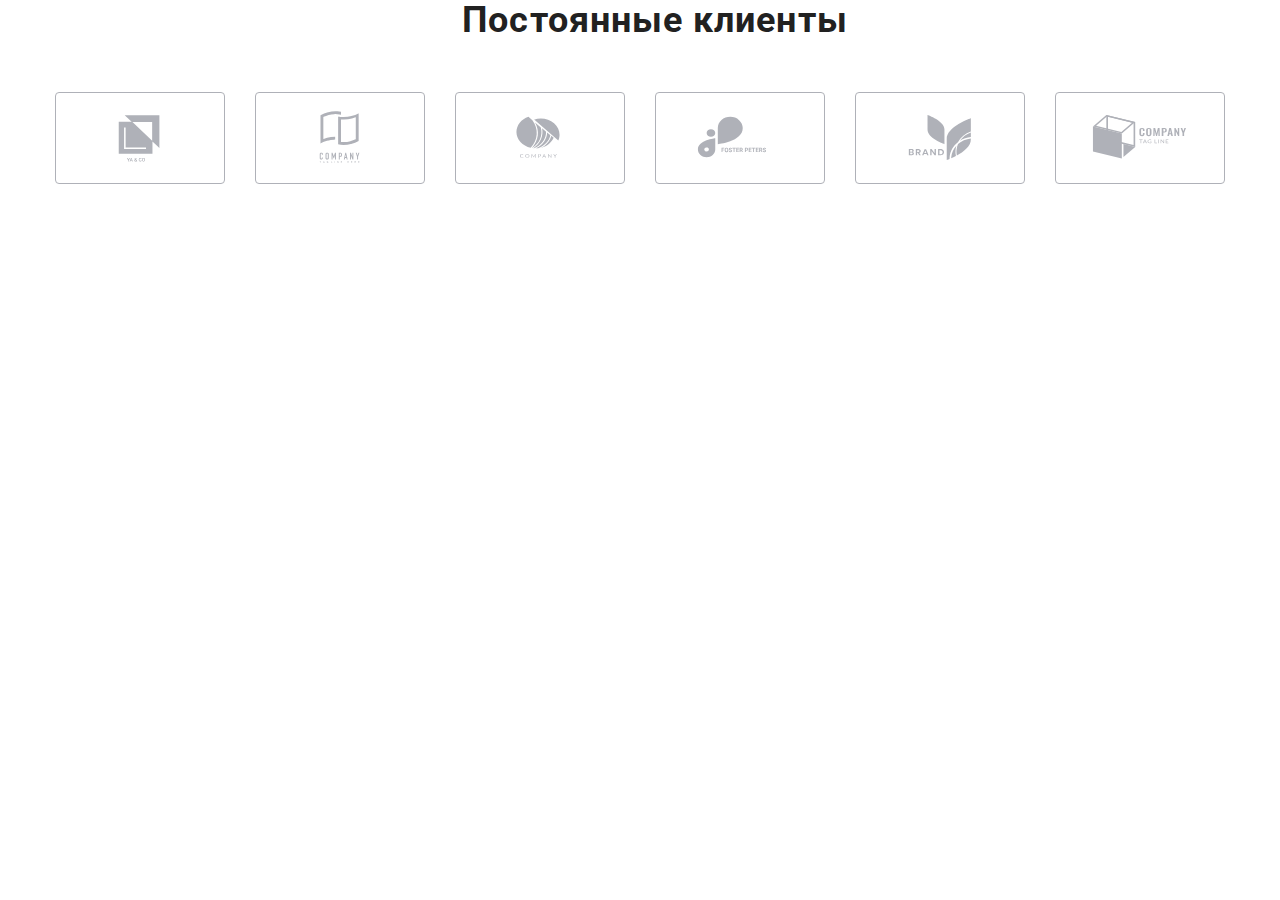
==== commit 784f8527: "clients" ====
--- a/index.html
+++ b/index.html
@@ -129,7 +129,7 @@
       </div>
     </section>  -->
     <!--Section 3-->
- <section class="work">
+ <!-- <section class="work">
       <div class="container">
         <h2 class="work__title">Чем мы занимаемся</h2>
         <ul class="work-list">
@@ -153,9 +153,9 @@
           </li>
         </ul>
       </div>
-    </section> 
+    </section>  -->
     <!--Section 4-->
-   <!--  <section class="team">
+  <!--  <section class="team">
       <div class="container">
         <h2 class="team__title">Наша команда</h2>
         <ul class="team-list">
@@ -306,9 +306,9 @@
             </div>
           </ul>
         </div>
-    </section>
-    <--Clients-->
-   <!--  <section class="clients">
+    </section> -->
+<!--     <--Clients-->
+   <section class="clients">
       <div class="container">
         <h2 class="clients__title">Постоянные клиенты</h2>
         <ul class="clients-list">
@@ -357,7 +357,7 @@
         </ul>
       </div>
     </section>
-  </main> --> 
+  </main>
   <!--Footer-->
   <!-- <footer class="footer">
     <div class="container">
--- a/css/main.min.css
+++ b/css/main.min.css
@@ -1 +1 @@
-:root{--header-color: #212121;--first-title-color: #212121;--second-title-color: #2196f3;--first-btn-color: #ffffff;--second-btn-color: #2196f3;--accent-color: #2196f3}*,*::before,*::after{-webkit-box-sizing:border-box;box-sizing:border-box}textarea{resize:none}.visually-hidden{position:absolute;white-space:nowrap;width:1px;height:1px;overflow:hidden;border:0;padding:0;clip:rect(0 0 0 0);-webkit-clip-path:inset(50%);clip-path:inset(50%);margin:-1px}img{display:block;max-width:100%;height:auto;width:100%}body{color:#757575;font-family:Roboto,sans-serif;margin:0 auto}p,h1,h2,h3,h4,h5,h6{margin:0}ul,ol{margin:0;padding-left:0}.header-list,.about-list,.work-list,.clients-list,.footersoc-list,.team-list,.team-soc-list,.address-list,.section-list,.project-list,.section__title,.section__text,.project-list{list-style:none}.header__logo,.header-list__link,.team-soc-link,.clients-link,.footer-address__logo,.header-list__mail,.header-list__tel,.address-mail,.address-tel,.work-link,.section__title,.section__text,.project-list,.project-list__link{text-decoration:none}.container{width:100%;padding-left:15px;padding-right:15px;margin:0 auto}@media screen and (min-width: 480px){.container{width:480px}}@media screen and (min-width: 768px){.container{width:768px}}@media screen and (min-width: 1200px){.container{width:1200px}}.header .container{display:-webkit-box;display:-ms-flexbox;display:flex;-webkit-box-align:center;-ms-flex-align:center;align-items:center}.header{display:block;border-bottom:1px solid #ececec}.header-list{display:-webkit-box;display:-ms-flexbox;display:flex;margin-left:auto;display:flex;-webkit-box-align:baseline;-ms-flex-align:baseline;align-items:baseline;-webkit-box-align:center;-ms-flex-align:center;align-items:center;-webkit-box-pack:center;-ms-flex-pack:center;justify-content:center;cursor:pointer;color:#757575}.header-list__link{display:-webkit-box;display:-ms-flexbox;display:flex;-webkit-box-align:center;-ms-flex-align:center;align-items:center;font-weight:500;font-size:14px;line-height:1.14;letter-spacing:.02em;color:var(--header-color)}.header-list__mail,.header-list__tel{display:-webkit-box;display:-ms-flexbox;display:flex;-webkit-box-align:center;-ms-flex-align:center;align-items:center;font-weight:500;font-size:14px;line-height:1.14;letter-spacing:.02em;color:#757575;-webkit-transition-property:color;transition-property:color;-webkit-transition-duration:250ms;transition-duration:250ms;-webkit-transition-timing-function:cubic-bezier(0.4, 0, 0.2, 1);transition-timing-function:cubic-bezier(0.4, 0, 0.2, 1)}.header-list__tel{margin-left:0 auto}.header-list__icon :hover,.header-list__icon :focus{fill:#2196f3}.header-list__tel+.header-list__mail{display:-webkit-box;display:-ms-flexbox;display:flex;-webkit-box-align:center;-ms-flex-align:center;align-items:center;font-weight:500;font-size:14px;line-height:1.14;color:#757575;-webkit-box-align:baseline;-ms-flex-align:baseline;align-items:baseline;-webkit-box-pack:center;-ms-flex-pack:center;justify-content:center;-webkit-transition-property:color;transition-property:color;-webkit-transition-duration:250ms;transition-duration:250ms;-webkit-transition-timing-function:cubic-bezier(0.4, 0, 0.2, 1);transition-timing-function:cubic-bezier(0.4, 0, 0.2, 1)}.header-list:hover,.header-list:focus{color:#2196f3}.header-list__link.current{position:relative;color:var(--accent-color)}.header-list__link.current--active{color:var(--accent-color)}.header-list__link.current::after{position:absolute;bottom:0;left:0;content:"";display:block;width:100%;height:4px;border-radius:2px;background-color:#2196f3}.header-list__icon{fill:currentColor;margin-right:10px}.header-list__link:hover,.header-list__link:focus{color:var(--accent-color)}.header__logo{font-family:"Raleway";font-weight:700;font-size:26px;line-height:1.19;letter-spacing:.03em;color:#000;margin-right:93px}.header__logo{margin-right:93px}.logo__web{font-family:"Raleway";font-weight:700;font-size:26px;line-height:1.19;letter-spacing:.03em;color:#2196f3}.logo__studio{font-family:"Raleway";font-weight:700;font-size:26px;line-height:1.19;letter-spacing:.03em;color:#000}.header-list .header-list__link{display:block;padding-top:32px;padding-bottom:32px;color:var(--header-color);font-weight:500;font-size:14px;line-height:1.14;letter-spacing:.02em;-webkit-transition-property:color;transition-property:color;-webkit-transition-duration:250ms;transition-duration:250ms;-webkit-transition-timing-function:cubic-bezier(0.4, 0, 0.2, 1);transition-timing-function:cubic-bezier(0.4, 0, 0.2, 1)}.header-list__item:not(:last-child){margin-right:50px}.header-list__item :hover,.header-list__item :focus{color:#2196f3}.hero{content:"";background-color:#2f303a;max-width:100%;max-height:auto;margin:0 auto;background-image:-webkit-gradient(linear, left top, left bottom, from(rgba(47, 48, 58, 0.4)), to(rgba(47, 48, 58, 0.4))),url(../images/hero.jpg);background-image:linear-gradient(rgba(47, 48, 58, 0.4), rgba(47, 48, 58, 0.4)),url(../images/hero.jpg);background-repeat:no-repeat;background-position:center;background-size:cover;padding-top:200px;padding-bottom:200px}@media screen and (min-width: 480px){.hero{width:480px;max-width:100%;max-height:auto;margin:0 auto}}@media screen and (min-width: 768px){.hero{width:768px;max-width:100%;max-height:auto;margin:0 auto}}@media screen and (min-width: 1200px){.hero{width:1200px;max-width:100%;max-height:auto;margin:0 auto}}.hero{background-color:#2f303a}.hero__title{margin-top:0;font-weight:900;font-size:26px;line-height:1.61;letter-spacing:.06em;text-align:center;text-transform:uppercase;color:#fff;-webkit-box-align:center;-ms-flex-align:center;align-items:center;margin:0 auto;margin-bottom:30px}@media screen and (min-width: 768px){.hero__title{width:360px}}@media screen and (min-width: 1200px){.hero__title{width:696px;font-size:44px;line-height:1.36}}.hero__btn{height:50px;min-width:200px;border-radius:4px;border:0;padding:10px 32px;text-align:center;font-family:inherit;font-weight:700;font-size:16px;line-height:1,88;display:block;letter-spacing:.06em;color:#fff;background-color:#2196f3;margin:0 auto;display:block}.about{padding-top:60px;padding-bottom:60px}@media screen and (min-width: 768px){.about{padding-top:60px;padding-bottom:60px}}@media screen and (min-width: 1200px){.about{padding-top:94px;padding-bottom:94px}}.about-list{margin-bottom:30px}@media screen and (min-width: 768px){.about-list{display:-webkit-box;display:-ms-flexbox;display:flex;-ms-flex-wrap:wrap;flex-wrap:wrap;margin-left:-30px}}.about-list__title{margin-bottom:10px;font-weight:700;font-size:14px;line-height:1.14;letter-spacing:.03em;text-transform:uppercase;color:#212121}.about-list__text{min-width:270px;font-weight:400;font-size:14px;line-height:1.71;letter-spacing:.03em;color:#757575;margin-bottom:30px}.feauture{width:100%;height:120px;margin-bottom:30px;background:#f5f4fa;border-radius:4px;-webkit-box-pack:center;-ms-flex-pack:center;justify-content:center;-webkit-box-align:center;-ms-flex-align:center;align-items:center}@media screen and (min-width: 768px){.feauture{display:-webkit-box;display:-ms-flexbox;display:flex;margin-bottom:30px}}.feauture__icon{width:70px;height:70px;-webkit-box-align:center;-ms-flex-align:center;align-items:center}.about-list__item{width:100%;margin-bottom:30 px}@media screen and (min-width: 768px){.about-list__item{width:calc(50% - 30px);margin-left:30px;margin-bottom:0px}}@media screen and (min-width: 1200px){.about-list__item{width:calc(25% - 30px)}}.work{padding-top:0}@media screen and (min-width: 1200px){.work{width:1200px}}.work__title{margin-bottom:50px;font-weight:700;font-size:36px;line-height:1.17;text-align:center;letter-spacing:.03em;color:#212121}.work-list{display:-webkit-box;display:-ms-flexbox;display:flex}.work-list__item+.work-list__item{margin-left:30px}.work-list__item{width:calc(33.3333333333% - 30px)}.label{position:relative}.label__title{position:absolute;bottom:0;color:#fff;background-color:rgba(47,48,58,.8);width:100%;height:70px;padding:27px;text-align:center;margin-bottom:0}.team{padding-top:60px;padding-bottom:60px}@media screen and (min-width: 768px){.team{padding-top:60px;padding-bottom:60px}}@media screen and (min-width: 1200px){.team{padding-top:94px;padding-bottom:94px}}.team{font-weight:500;font-size:16px;line-height:1.19;text-align:center;letter-spacing:.03em;color:#212121;background:#f5f4fa}.team__title{margin-bottom:30px;font-weight:700;font-size:28px;line-height:1.17;text-align:center;letter-spacing:.03em;color:#212121}@media screen and (min-width: 1200px){.team__title{margin-bottom:50px}}.team .team-list{margin-bottom:-30px}@media screen and (min-width: 768px){.team .team-list{display:-webkit-box;display:-ms-flexbox;display:flex;-ms-flex-wrap:wrap;flex-wrap:wrap;margin-left:-30px}}.team .team-list__img{background:#fff}.team .team-list__item{margin-bottom:30px}@media screen and (min-width: 768px){.team .team-list__item{width:calc(50% - 30px);margin-left:30px}}@media screen and (min-width: 1200px){.team .team-list__item{width:calc(25% - 30px)}}.team .team-list__item{background:#fff;-webkit-box-shadow:0px 1px 3px rgba(0,0,0,.12),0px 1px 1px rgba(0,0,0,.14),0px 2px 1px rgba(0,0,0,.2);box-shadow:0px 1px 3px rgba(0,0,0,.12),0px 1px 1px rgba(0,0,0,.14),0px 2px 1px rgba(0,0,0,.2);border-radius:0px 0px 4px 4px}.team .team-member{padding-top:30px;padding-bottom:30px;background-color:#fff}.team .team-member__name{font-weight:500;font-size:16px;line-height:1.19;text-align:center;letter-spacing:.03em;color:#212121;margin-bottom:10px;background:#fff}.team .team-member__pos{margin-bottom:16px;font-weight:400;font-size:16px;line-height:1.19;text-align:center;letter-spacing:.03em;color:#757575;background:#fff}.team .team-member:last-child{margin-bottom:0}.team .soc-list{display:-webkit-box;display:-ms-flexbox;display:flex;-webkit-box-pack:center;-ms-flex-pack:center;justify-content:center}.team .soc-list__item+.team .soc-list__item{margin-left:10px}.team .soc-list__item{border-radius:50px;display:-webkit-box;display:-ms-flexbox;display:flex;-webkit-box-align:center;-ms-flex-align:center;align-items:center;-webkit-box-pack:center;-ms-flex-pack:center;justify-content:center}.team .soc-list__link{width:44px;height:44px;border-radius:50px;display:-webkit-box;display:-ms-flexbox;display:flex;-webkit-box-align:center;-ms-flex-align:center;align-items:center;-webkit-box-pack:center;-ms-flex-pack:center;justify-content:center;cursor:pointer;fill:#afb1b8;-webkit-transition-property:color,background-color;transition-property:color,background-color;-webkit-transition-duration:250ms;transition-duration:250ms;-webkit-transition-timing-function:cubic-bezier(0.4, 0, 0.2, 1);transition-timing-function:cubic-bezier(0.4, 0, 0.2, 1)}.team .soc-list__icon{width:20px;height:20px;color:#afb1b8}.team .soc-list__link:hover,.team .soc-list__link:focus{background-color:#2196f3;fill:#fff}@media screen and (min-width: 768px){.clients{width:768px;padding-top:60px;padding-bottom:60px}}@media screen and (min-width: 480px){.clients{width:480px;padding-top:60px;padding-bottom:60px}}@media screen and (min-width: 1200px){.clients{width:1200px;padding-top:94px;padding-bottom:94px}}.clients__title{margin-bottom:30px;font-weight:700;font-size:36px;line-height:1.17;text-align:center;letter-spacing:.03em;color:#212121}@media screen and (min-width: 1200px){.clients__title{width:1200px;margin-bottom:50px}}@media screen and (min-width: 480px){.clients-list{width:480px;display:-webkit-box;display:-ms-flexbox;display:flex;-ms-flex-wrap:wrap;flex-wrap:wrap;-webkit-box-align:center;-ms-flex-align:center;align-items:center;margin-left:-30px;margin-bottom:-30px}}@media screen and (min-width: 480px){.clients-list__item{width:480px;width:100%;height:92px}}@media screen and (min-width: 480px){.clients-list__link{width:480px;display:-webkit-box;display:-ms-flexbox;display:flex;width:100%;height:100%;border:1px solid #afb1b8;border-radius:4px;-webkit-box-pack:center;-ms-flex-pack:center;justify-content:center;-webkit-box-align:center;-ms-flex-align:center;align-items:center;cursor:pointer;color:#afb1b8;-webkit-transition-property:color,border-color;transition-property:color,border-color;-webkit-transition-duration:250ms;transition-duration:250ms;-webkit-transition-timing-function:cubic-bezier(0.4, 0, 0.2, 1);transition-timing-function:cubic-bezier(0.4, 0, 0.2, 1)}}@media screen and (min-width: 480px){.clients-list__item{width:768px;display:-webkit-box;display:-ms-flexbox;display:flex;width:calc(50% - 30px);width:210px;height:92px;-webkit-box-align:center;-ms-flex-align:center;align-items:center;margin-left:30px;margin-bottom:30px}}.clients-list__item+.clients-list__item{margin-left:30px}@media screen and (min-width: 480px){.clients-list__item+.clients-list__item{width:480px;display:-webkit-box;display:-ms-flexbox;display:flex;width:calc(50% - 30px)}}@media screen and (min-width: 768px){.clients-list{width:768px;display:-webkit-box;display:-ms-flexbox;display:flex;-ms-flex-wrap:wrap;flex-wrap:wrap;-webkit-box-align:center;-ms-flex-align:center;align-items:center;margin-left:-30px;margin-bottom:-30px}}@media screen and (min-width: 768px){.clients-list__item{width:768px;width:100%;height:92px}}@media screen and (min-width: 768px){.clients-list__link{width:768px;display:-webkit-box;display:-ms-flexbox;display:flex;width:100%;height:100%;border:1px solid #afb1b8;border-radius:4px;-webkit-box-pack:center;-ms-flex-pack:center;justify-content:center;-webkit-box-align:center;-ms-flex-align:center;align-items:center;cursor:pointer;color:#afb1b8;-webkit-transition-property:color,border-color;transition-property:color,border-color;-webkit-transition-duration:250ms;transition-duration:250ms;-webkit-transition-timing-function:cubic-bezier(0.4, 0, 0.2, 1);transition-timing-function:cubic-bezier(0.4, 0, 0.2, 1)}}.clients-list__icon{width:106px;height:60px;fill:currentColor}.clients-list__link:hover,.clients-list .clients-list__link:focus{border-color:#2196f3}.clients-list__link:hover{color:#2196f3}.clients-list__link:focus{color:#2196f3}.clients-list__icon:hover,.clients-list__icon:focus{fill:#2196f3}@media screen and (min-width: 768px){.clients-list__item{width:768px;display:-webkit-box;display:-ms-flexbox;display:flex;width:calc(33.3333333333% - 30px);width:226px;height:92px;-webkit-box-align:center;-ms-flex-align:center;align-items:center;margin-left:30px;margin-bottom:30px}}.clients-list__item+.clients-list__item{margin-left:30px}@media screen and (min-width: 768px){.clients-list__item+.clients-list__item{width:768px;display:-webkit-box;display:-ms-flexbox;display:flex;width:calc(33.3333333333% - 30px)}}@media screen and (min-width: 1200px){.clients-list{width:1200px;display:-webkit-box;display:-ms-flexbox;display:flex;-ms-flex-wrap:wrap;flex-wrap:wrap}}@media screen and (min-width: 1200px){.clients-list__item{display:-webkit-box;display:-ms-flexbox;display:flex;width:170px;height:92px;-ms-flex-wrap:wrap;flex-wrap:wrap}}@media screen and (min-width: 1200px){.clients-list__link{width:1200px;display:-webkit-box;display:-ms-flexbox;display:flex;width:170px;height:92px;border:1px solid #afb1b8;border-radius:4px;-webkit-box-pack:center;-ms-flex-pack:center;justify-content:center;-webkit-box-align:center;-ms-flex-align:center;align-items:center;cursor:pointer;color:#afb1b8;-webkit-transition-property:color,border-color;transition-property:color,border-color;-webkit-transition-duration:250ms;transition-duration:250ms;-webkit-transition-timing-function:cubic-bezier(0.4, 0, 0.2, 1);transition-timing-function:cubic-bezier(0.4, 0, 0.2, 1)}}.clients-list__icon{width:106px;height:60px;fill:currentColor}.clients-list__link:hover,.clients-list .clients-list__link:focus{border-color:#2196f3}.clients-list__link:hover{color:#2196f3}.clients-list__link:focus{color:#2196f3}.clients-list__icon:hover,.clients-list__icon:focus{fill:#2196f3}@media screen and (min-width: 1200px){.clients-list__item{width:1200px;width:170px;height:92px;-ms-flex-wrap:wrap;flex-wrap:wrap;display:-webkit-box;display:-ms-flexbox;display:flex}}@media screen and (min-width: 1200px){.clients-list__item+.clients-list__item{width:1200px;margin-left:30px;display:-webkit-box;display:-ms-flexbox;display:flex}}.footer{padding-top:60px;padding-bottom:60px;text-align:center;background:#2f303a}@media screen and (min-width: 480px){.footer{width:480px;background:#2f303a}}@media screen and (min-width: 768px){.footer{width:768px;background:#2f303a;padding:60px 0;display:-webkit-box;display:-ms-flexbox;display:flex}}@media screen and (min-width: 1200px){.footer{width:1200px;background:#2f303a;padding:60px 0;display:-webkit-box;display:-ms-flexbox;display:flex}}@media screen and (min-width: 480px){.footer-address{width:480px;margin-bottom:60px}}.footer-address__logo{margin-bottom:20px;display:block;font-family:"Raleway";font-style:normal;font-weight:700;font-size:26px;line-height:1.19;letter-spacing:.03em}.footer-address__text{margin-bottom:9px;font-family:"Roboto";font-style:normal;font-weight:400;font-size:14px;line-height:1.71;letter-spacing:.03em;color:#fff}.logo__web{font-family:"Raleway";font-style:normal;font-weight:700;font-size:26px;line-height:1.19;letter-spacing:.03em;color:#2196f3}.logo__studio{font-family:"Raleway";font-style:normal;font-weight:700;font-size:26px;line-height:1.19;letter-spacing:.03em}.logo__studio--inverse{color:#fff}.address-list__mail,.address-list__tel{font-family:"Roboto";font-style:normal;font-weight:400;font-size:14px;line-height:1.71;letter-spacing:.03em;color:rgba(255,255,255,.6)}@media screen and (min-width: 480px){.flex-wrap-footer{width:480px}}@media screen and (min-width: 768px){.flex-wrap-footer{width:768px;display:-webkit-box;display:-ms-flexbox;display:flex}}.address-list__item{margin-bottom:9px}.address-list__item:last-child{margin-bottom:60px}.footer-invite{margin-top:60px;margin-bottom:60px}@media screen and (min-width: 480px){.footer-invite{width:480px}}@media screen and (min-width: 768px){.footer-invite{width:768px;display:-webkit-box;display:-ms-flexbox;display:flex}}.footer-invite__text{font-weight:700;font-size:14px;line-height:1.14;letter-spacing:.03em;color:#fff;margin-bottom:20px}@media screen and (min-width: 480px){.footer-invite__text{width:480px;margin-top:60px}}.footer-invite .footersoc-list{display:-webkit-box;display:-ms-flexbox;display:flex;-webkit-box-pack:center;-ms-flex-pack:center;justify-content:center}.footer-invite .footersoc-list__link{width:100%;height:100%;background-color:rgba(255,255,255,.1);border-radius:50%;display:-webkit-box;display:-ms-flexbox;display:flex;-webkit-box-align:center;-ms-flex-align:center;align-items:center;-webkit-box-pack:center;-ms-flex-pack:center;justify-content:center;-webkit-transition-property:background-color;transition-property:background-color;-webkit-transition-duration:250ms;transition-duration:250ms;-webkit-transition-timing-function:cubic-bezier(0.4, 0, 0.2, 1);transition-timing-function:cubic-bezier(0.4, 0, 0.2, 1)}.footer-invite .footersoc-list__icon{fill:#fff}.footer-invite .footersoc-list__link:hover,.footer-invite .footersoc-list__link:focus{background-color:#2196f3}.footersoc-list__item{width:44px;height:44px}.footersoc-list__item+.footersoc-list__item{margin-left:10px}.footer-form{margin-top:60px;display:block;margin-left:auto}@media screen and (min-width: 480px){.footer-form{width:480px}}.footer-form__text{font-weight:700;font-size:14px;line-height:1.14;letter-spacing:.03em;color:#fff;margin-bottom:20px}@media screen and (min-width: 480px){.footer-form__text{width:480px}}.footer-form__input{margin-bottom:20px;width:100%;height:auto;padding:15px 16px;background:#2f303a;border:1px solid rgba(255,255,255,.3);-webkit-box-sizing:border-box;box-sizing:border-box;-webkit-filter:drop-shadow(0px 4px 4px rgba(0, 0, 0, 0.15));filter:drop-shadow(0px 4px 4px rgba(0, 0, 0, 0.15));border-radius:4px;padding:15px 16px;-webkit-transition-property:border;transition-property:border;-webkit-transition-duration:250ms;transition-duration:250ms;-webkit-transition-timing-function:cubic-bezier(0.4, 0, 0.2, 1);transition-timing-function:cubic-bezier(0.4, 0, 0.2, 1)}@media screen and (min-width: 480px){.footer-form__input{width:480px}}.footer-form__input:focus{outline:none;border:1px solid #2196f3}.footer-form__submit{display:-webkit-inline-box;display:-ms-inline-flexbox;display:inline-flex;width:200px;padding:10px;padding-left:29px;background:#2196f3;-webkit-box-shadow:0px 4px 4px rgba(0,0,0,.15);box-shadow:0px 4px 4px rgba(0,0,0,.15);border-radius:4px;border:0;margin-left:12px;font-weight:700;font-size:16px;line-height:1.88;-webkit-box-align:center;-ms-flex-align:center;align-items:center;letter-spacing:.06em;color:#fff;-webkit-transition-property:border;transition-property:border;-webkit-transition-duration:250ms;transition-duration:250ms;-webkit-transition-timing-function:cubic-bezier(0.4, 0, 0.2, 1);transition-timing-function:cubic-bezier(0.4, 0, 0.2, 1)}.footer-form__submit::after{content:"";margin-left:10px;width:24px;height:24px;background-image:url(../images/send.svg);background-repeat:no-repeat;background-size:contain}.footer-form__submit:focus{outline:none;border:1px solid #2196f3}.project{padding-top:94px;padding-bottom:94px}.section-list{display:-webkit-box;display:-ms-flexbox;display:flex;-webkit-box-pack:center;-ms-flex-pack:center;justify-content:center;margin-bottom:50px;border:0}.section-list__item{margin-right:8px;border:0}.section-list__btn{padding:6px 22px;background:#f5f4fa;border-radius:4px;border:0;font-family:inherit;font-weight:500;font-size:16px;line-height:1.62;text-align:center;letter-spacing:.03em;cursor:pointer;-webkit-transition-property:color,background-color,-webkit-box-shadow;transition-property:color,background-color,-webkit-box-shadow;transition-property:color,background-color,box-shadow;transition-property:color,background-color,box-shadow,-webkit-box-shadow;-webkit-transition-duration:250ms;transition-duration:250ms;-webkit-transition-timing-function:cubic-bezier(0.4, 0, 0.2, 1);transition-timing-function:cubic-bezier(0.4, 0, 0.2, 1)}.section-list__btn:hover,.section-list__btn:focus{-webkit-box-shadow:0px 3px 1px rgba(0,0,0,.1),0px 1px 2px rgba(0,0,0,.08),0px 2px 2px rgba(0,0,0,.12);box-shadow:0px 3px 1px rgba(0,0,0,.1),0px 1px 2px rgba(0,0,0,.08),0px 2px 2px rgba(0,0,0,.12);border-radius:4px;color:var(--first-btn-color);background-color:var(--accent-color)}.project-list{display:-webkit-box;display:-ms-flexbox;display:flex;-ms-flex-wrap:wrap;flex-wrap:wrap;margin-top:-30px;margin-left:-30px}.project-list__link{display:block;-webkit-transition-property:-webkit-box-shadow;transition-property:-webkit-box-shadow;transition-property:box-shadow;transition-property:box-shadow, -webkit-box-shadow;-webkit-transition-duration:250ms;transition-duration:250ms;-webkit-transition-timing-function:cubic-bezier(0.4, 0, 0.2, 1);transition-timing-function:cubic-bezier(0.4, 0, 0.2, 1)}.project-list__link:hover,.project-list__link:focus{-webkit-box-shadow:0px 1px 1px rgba(0,0,0,.12),0px 4px 4px rgba(0,0,0,.06),1px 4px 6px rgba(0,0,0,.16);box-shadow:0px 1px 1px rgba(0,0,0,.12),0px 4px 4px rgba(0,0,0,.06),1px 4px 6px rgba(0,0,0,.16)}.description{position:relative;overflow:hidden}.description__text{position:absolute;height:101%;top:0;font-weight:400;font-size:18px;line-height:1.6;letter-spacing:.03em;background-color:rgba(33,150,243,.9);color:#fff;padding:63px 24px;-webkit-transform:translateY(100%);transform:translateY(100%);-webkit-transition-property:-webkit-transform;transition-property:-webkit-transform;transition-property:transform;transition-property:transform, -webkit-transform;-webkit-transition-duration:250ms;transition-duration:250ms;-webkit-transition-timing-function:cubic-bezier(0.4, 0, 0.2, 1);transition-timing-function:cubic-bezier(0.4, 0, 0.2, 1)}.project-list__item:hover .description__text{-webkit-transform:translateY(0);transform:translateY(0)}.project-list__item:focus .description__text{-webkit-transform:translateY(0);transform:translateY(0)}.project-list__item{margin-left:30px;margin-top:30px}.project-list__item{display:block;cursor:pointer;-webkit-transition-property:-webkit-box-shadow;transition-property:-webkit-box-shadow;transition-property:box-shadow;transition-property:box-shadow, -webkit-box-shadow;-webkit-transition-duration:250ms;transition-duration:250ms;-webkit-transition-timing-function:cubic-bezier(0.4, 0, 0.2, 1);transition-timing-function:cubic-bezier(0.4, 0, 0.2, 1)}.project-list__item{width:calc 3.3333333333px;margin-bottom:30 px}.section{padding:20px 24px;border:1px solid #eee;-webkit-box-sizing:border-box;box-sizing:border-box;border-top:none}.section__title{margin-bottom:4px;font-weight:700;font-size:18px;line-height:2;letter-spacing:.06em;color:#212121}.section__text{font-weight:400;font-size:16px;line-height:1.88;letter-spacing:.03em;color:#757575}.project-list__item:hover{-webkit-box-shadow:0px 1px 1px rgba(0,0,0,.12),0px 4px 4px rgba(0,0,0,.06),1px 4px 6px rgba(0,0,0,.16);box-shadow:0px 1px 1px rgba(0,0,0,.12),0px 4px 4px rgba(0,0,0,.06),1px 4px 6px rgba(0,0,0,.16)}.project-list__item:focus{-webkit-box-shadow:0px 1px 1px rgba(0,0,0,.12),0px 4px 4px rgba(0,0,0,.06),1px 4px 6px rgba(0,0,0,.16);box-shadow:0px 1px 1px rgba(0,0,0,.12),0px 4px 4px rgba(0,0,0,.06),1px 4px 6px rgba(0,0,0,.16)}.backdrop{position:fixed;top:0;width:100%;height:100%;background:rgba(0,0,0,.2);-webkit-transition:opacity 1000ms,visibility 1000ms;transition:opacity 1000ms,visibility 1000ms}.backdrop.is-hidden .modal{-webkit-transform:rotate(0) scale(0.3);transform:rotate(0) scale(0.3)}.modal{position:absolute;top:50%;left:50%;-webkit-transform:rotate(360deg) translate(-50%, -50%) scale(1);transform:rotate(360deg) translate(-50%, -50%) scale(1);width:95vw;min-height:581px;background:#fff;-webkit-box-shadow:0px 1px 3px rgba(0,0,0,.12),0px 1px 1px rgba(0,0,0,.14),0px 2px 1px rgba(0,0,0,.2);box-shadow:0px 1px 3px rgba(0,0,0,.12),0px 1px 1px rgba(0,0,0,.14),0px 2px 1px rgba(0,0,0,.2);border-radius:4px;-webkit-transition:-webkit-transform 300ms;transition:-webkit-transform 300ms;transition:transform 300ms;transition:transform 300ms, -webkit-transform 300ms;padding:40px}@media screen and (min-width: 480px){.modal{width:450px}}@media screen and (min-width: 768px){.modal{width:450px}}@media screen and (min-width: 1200px){.modal{width:528px}}.modal__title{font-weight:700;font-size:20px;line-height:1.15;text-align:center;letter-spacing:.03em;color:#212121;margin-bottom:12px}.modal__button{position:absolute;display:-webkit-box;display:-ms-flexbox;display:flex;top:10px;right:10px;width:30px;height:30px;border-radius:50%;background:rgba(0,0,0,0);border:1px solid rgba(0,0,0,.1);-webkit-box-sizing:border-box;box-sizing:border-box;-webkit-box-align:center;-ms-flex-align:center;align-items:center;-webkit-box-pack:center;-ms-flex-pack:center;justify-content:center}.modal__icon{fill:#000;cursor:pointer;-webkit-transition-property:fill,background-color;transition-property:fill,background-color;-webkit-transition-duration:250ms;transition-duration:250ms;-webkit-transition-timing-function:cubic-bezier(0.4, 0, 0.2, 1);transition-timing-function:cubic-bezier(0.4, 0, 0.2, 1)}.modal__icon:hover,.modal__icon:focus{fill:#2196f3;background-color:#fff}.is-hidden{opacity:0;pointer-events:none;visibility:hidden}.modal{position:absolute;top:50%;left:50%;-webkit-transform:rotate(360deg) translate(-50%, -50%) scale(1);transform:rotate(360deg) translate(-50%, -50%) scale(1);width:95vw;min-height:581px;background:#fff;-webkit-box-shadow:0px 1px 3px rgba(0,0,0,.12),0px 1px 1px rgba(0,0,0,.14),0px 2px 1px rgba(0,0,0,.2);box-shadow:0px 1px 3px rgba(0,0,0,.12),0px 1px 1px rgba(0,0,0,.14),0px 2px 1px rgba(0,0,0,.2);border-radius:4px;-webkit-transition:-webkit-transform 300ms;transition:-webkit-transform 300ms;transition:transform 300ms;transition:transform 300ms, -webkit-transform 300ms;padding:40px}@media screen and (min-width: 480px){.modal{width:450px}}@media screen and (min-width: 768px){.modal{width:450px}}@media screen and (min-width: 1200px){.modal{width:528px}}.modal__form-field{display:-webkit-box;display:-ms-flexbox;display:flex;-webkit-box-orient:vertical;-webkit-box-direction:normal;-ms-flex-direction:column;flex-direction:column;margin-bottom:10px}.modal__form-field:last-child{margin-bottom:0}.modal__input-wrap{position:relative}.modal__input{width:100%;height:40px;padding:12px 40px;border:1px solid rgba(33,33,33,.2);-webkit-box-sizing:border-box;box-sizing:border-box;border-radius:4px;background-color:rgba(0,0,0,0);outline:none;cursor:pointer;padding-left:40px;-webkit-transition-property:border-color;transition-property:border-color;-webkit-transition-duration:250ms;transition-duration:250ms;-webkit-transition-timing-function:cubic-bezier(0.4, 0, 0.2, 1);transition-timing-function:cubic-bezier(0.4, 0, 0.2, 1)}.modal__input-icon{position:absolute;left:12px;top:50%;-webkit-transform:translateY(-50%);transform:translateY(-50%);-webkit-transition-property:fill;transition-property:fill;-webkit-transition-duration:250ms;transition-duration:250ms;-webkit-transition-timing-function:cubic-bezier(0.4, 0, 0.2, 1);transition-timing-function:cubic-bezier(0.4, 0, 0.2, 1)}.modal__input:focus{border-color:#2196f3}.modal__text{width:100%;height:120px;border:1px solid rgba(33,33,33,.2);-webkit-box-sizing:border-box;box-sizing:border-box;border-radius:4px;padding:12px 16px;-webkit-transition-property:border;transition-property:border;-webkit-transition-duration:250ms;transition-duration:250ms;-webkit-transition-timing-function:cubic-bezier(0.4, 0, 0.2, 1);transition-timing-function:cubic-bezier(0.4, 0, 0.2, 1)}.modal__input-text{font-size:12px;line-height:1.17;letter-spacing:.01em;color:#757575;margin-bottom:4px}.modal__text:focus{outline:none;border:1px solid #2196f3}.modal__text::-webkit-input-placeholder{font-size:12px;line-height:1.17;letter-spacing:.01em;color:rgba(117,117,117,.5)}.modal__text::-moz-placeholder{font-size:12px;line-height:1.17;letter-spacing:.01em;color:rgba(117,117,117,.5)}.modal__text:-ms-input-placeholder{font-size:12px;line-height:1.17;letter-spacing:.01em;color:rgba(117,117,117,.5)}.modal__text::-ms-input-placeholder{font-size:12px;line-height:1.17;letter-spacing:.01em;color:rgba(117,117,117,.5)}.modal__text::placeholder{font-size:12px;line-height:1.17;letter-spacing:.01em;color:rgba(117,117,117,.5)}.modal__input:focus+.modal__input-icon{fill:#2196f3}.modal{position:absolute;top:50%;left:50%;-webkit-transform:rotate(360deg) translate(-50%, -50%) scale(1);transform:rotate(360deg) translate(-50%, -50%) scale(1);width:95vw;min-height:581px;background:#fff;-webkit-box-shadow:0px 1px 3px rgba(0,0,0,.12),0px 1px 1px rgba(0,0,0,.14),0px 2px 1px rgba(0,0,0,.2);box-shadow:0px 1px 3px rgba(0,0,0,.12),0px 1px 1px rgba(0,0,0,.14),0px 2px 1px rgba(0,0,0,.2);border-radius:4px;-webkit-transition:-webkit-transform 300ms;transition:-webkit-transform 300ms;transition:transform 300ms;transition:transform 300ms, -webkit-transform 300ms;padding:40px}@media screen and (min-width: 480px){.modal{width:450px}}@media screen and (min-width: 768px){.modal{width:450px}}@media screen and (min-width: 1200px){.modal{width:528px}}@media screen and (min-width: 480px){.modal__check-text{font-size:12px;line-height:1.16;letter-spacing:.03em;color:#757575;display:-webkit-box;display:-ms-flexbox;display:flex;-webkit-box-align:center;-ms-flex-align:center;align-items:center;margin-bottom:20px;text-align:center}}@media screen and (min-width: 768px){.modal__check-text{font-size:12px;line-height:1.16;letter-spacing:.03em;color:#757575;display:-webkit-box;display:-ms-flexbox;display:flex;-webkit-box-align:center;-ms-flex-align:center;align-items:center;margin-bottom:20px;text-align:center}}@media screen and (min-width: 1200px){.modal__check-text{font-size:14px;line-height:1.71;letter-spacing:.03em;color:#757575;display:-webkit-box;display:-ms-flexbox;display:flex;-webkit-box-align:center;-ms-flex-align:center;align-items:center;margin-bottom:20px;text-align:center}}@media screen and (min-width: 480px){.modal__check-link{display:-webkit-box;display:-ms-flexbox;display:flex;text-align:center;font-weight:400;font-size:12px;line-height:1.16;letter-spacing:.03em;text-decoration:none;color:#2196f3;border-bottom:1px solid #2196f3;-webkit-box-pack:center;-ms-flex-pack:center;justify-content:center}}@media screen and (min-width: 768px){.modal__check-link{display:-webkit-box;display:-ms-flexbox;display:flex;text-align:center;font-weight:400;font-size:12px;line-height:1.16;letter-spacing:.03em;text-decoration:none;color:#2196f3;border-bottom:1px solid #2196f3;-webkit-box-pack:center;-ms-flex-pack:center;justify-content:center}}@media screen and (min-width: 1200px){.modal__check-link{display:-webkit-box;display:-ms-flexbox;display:flex;text-align:center;font-size:14px;line-height:1.71;letter-spacing:.03em;text-decoration:none;color:#2196f3;border-bottom:1px solid #2196f3;-webkit-box-pack:center;-ms-flex-pack:center;justify-content:center}}.modal__check-text::before{content:"";width:16px;height:15px;display:-webkit-box;display:-ms-flexbox;display:flex;border:2px solid #303030;border-radius:2px;margin-right:7px;-webkit-box-align:center;-ms-flex-align:center;align-items:center;text-align:center;-webkit-box-pack:center;-ms-flex-pack:center;justify-content:center}.modal__check:checked+.modal__check-text::before{background-color:#2196f3;background-image:url(../images/check.svg);background-repeat:no-repeat;background-position:center;background-size:contain;-webkit-box-align:center;-ms-flex-align:center;align-items:center;text-align:center;-webkit-box-pack:center;-ms-flex-pack:center;justify-content:center;-webkit-transition-property:border;transition-property:border;-webkit-transition-duration:250ms;transition-duration:250ms;-webkit-transition-timing-function:cubic-bezier(0.4, 0, 0.2, 1);transition-timing-function:cubic-bezier(0.4, 0, 0.2, 1)}.modal__check:focus+.modal__check-text::before{border:2px solid #2196f3}.modal__check:hover+.modal__check-text::before{border:2px solid #2196f3}.modal{position:absolute;top:50%;left:50%;-webkit-transform:rotate(360deg) translate(-50%, -50%) scale(1);transform:rotate(360deg) translate(-50%, -50%) scale(1);width:95vw;min-height:581px;background:#fff;-webkit-box-shadow:0px 1px 3px rgba(0,0,0,.12),0px 1px 1px rgba(0,0,0,.14),0px 2px 1px rgba(0,0,0,.2);box-shadow:0px 1px 3px rgba(0,0,0,.12),0px 1px 1px rgba(0,0,0,.14),0px 2px 1px rgba(0,0,0,.2);border-radius:4px;-webkit-transition:-webkit-transform 300ms;transition:-webkit-transform 300ms;transition:transform 300ms;transition:transform 300ms, -webkit-transform 300ms;padding:40px}@media screen and (min-width: 480px){.modal{width:450px}}@media screen and (min-width: 768px){.modal{width:450px}}@media screen and (min-width: 1200px){.modal{width:528px}}.modal__submit{display:block;height:50px;min-width:200px;padding:10px 55px;text-align:center;font-family:inherit;font-weight:700;font-size:16px;cursor:pointer;border:0;letter-spacing:.06em;color:#fff;background-color:#2196f3;margin:0 auto;border-radius:4px;-webkit-box-shadow:0px 4px 4px rgba(0,0,0,.15);box-shadow:0px 4px 4px rgba(0,0,0,.15);-webkit-transition-property:background-color,-webkit-box-shadow;transition-property:background-color,-webkit-box-shadow;transition-property:background-color,box-shadow;transition-property:background-color,box-shadow,-webkit-box-shadow;-webkit-transition-duration:250ms;transition-duration:250ms;-webkit-transition-timing-function:cubic-bezier(0.4, 0, 0.2, 1);transition-timing-function:cubic-bezier(0.4, 0, 0.2, 1)}.modal__submit:hover,.modal__submit:focus{background-color:#2196f3;-webkit-box-shadow:0px 4px 4px rgba(0,0,0,.15);box-shadow:0px 4px 4px rgba(0,0,0,.15)}/*# sourceMappingURL=main.min.css.map */+:root{--header-color: #212121;--first-title-color: #212121;--second-title-color: #2196f3;--first-btn-color: #ffffff;--second-btn-color: #2196f3;--accent-color: #2196f3}*,*::before,*::after{-webkit-box-sizing:border-box;box-sizing:border-box}textarea{resize:none}.visually-hidden{position:absolute;white-space:nowrap;width:1px;height:1px;overflow:hidden;border:0;padding:0;clip:rect(0 0 0 0);-webkit-clip-path:inset(50%);clip-path:inset(50%);margin:-1px}img{display:block;max-width:100%;height:auto;width:100%}body{color:#757575;font-family:Roboto,sans-serif;margin:0 auto}p,h1,h2,h3,h4,h5,h6{margin:0}ul,ol{margin:0;padding-left:0}.header-list,.about-list,.work-list,.clients-list,.footersoc-list,.team-list,.team-soc-list,.address-list,.section-list,.project-list,.section__title,.section__text,.project-list{list-style:none}.header__logo,.header-list__link,.team-soc-link,.clients-link,.footer-address__logo,.header-list__mail,.header-list__tel,.address-mail,.address-tel,.work-link,.section__title,.section__text,.project-list,.project-list__link{text-decoration:none}.container{width:100%;padding-left:15px;padding-right:15px;margin:0 auto}@media screen and (min-width: 480px){.container{width:480px}}@media screen and (min-width: 768px){.container{width:768px}}@media screen and (min-width: 1200px){.container{width:1200px}}.header .container{display:-webkit-box;display:-ms-flexbox;display:flex;-webkit-box-align:center;-ms-flex-align:center;align-items:center}.header{display:block;border-bottom:1px solid #ececec}.header-list{display:-webkit-box;display:-ms-flexbox;display:flex;margin-left:auto;display:flex;-webkit-box-align:baseline;-ms-flex-align:baseline;align-items:baseline;-webkit-box-align:center;-ms-flex-align:center;align-items:center;-webkit-box-pack:center;-ms-flex-pack:center;justify-content:center;cursor:pointer;color:#757575}.header-list__link{display:-webkit-box;display:-ms-flexbox;display:flex;-webkit-box-align:center;-ms-flex-align:center;align-items:center;font-weight:500;font-size:14px;line-height:1.14;letter-spacing:.02em;color:var(--header-color)}.header-list__mail,.header-list__tel{display:-webkit-box;display:-ms-flexbox;display:flex;-webkit-box-align:center;-ms-flex-align:center;align-items:center;font-weight:500;font-size:14px;line-height:1.14;letter-spacing:.02em;color:#757575;-webkit-transition-property:color;transition-property:color;-webkit-transition-duration:250ms;transition-duration:250ms;-webkit-transition-timing-function:cubic-bezier(0.4, 0, 0.2, 1);transition-timing-function:cubic-bezier(0.4, 0, 0.2, 1)}.header-list__tel{margin-left:0 auto}.header-list__icon :hover,.header-list__icon :focus{fill:#2196f3}.header-list__tel+.header-list__mail{display:-webkit-box;display:-ms-flexbox;display:flex;-webkit-box-align:center;-ms-flex-align:center;align-items:center;font-weight:500;font-size:14px;line-height:1.14;color:#757575;-webkit-box-align:baseline;-ms-flex-align:baseline;align-items:baseline;-webkit-box-pack:center;-ms-flex-pack:center;justify-content:center;-webkit-transition-property:color;transition-property:color;-webkit-transition-duration:250ms;transition-duration:250ms;-webkit-transition-timing-function:cubic-bezier(0.4, 0, 0.2, 1);transition-timing-function:cubic-bezier(0.4, 0, 0.2, 1)}.header-list:hover,.header-list:focus{color:#2196f3}.header-list__link.current{position:relative;color:var(--accent-color)}.header-list__link.current--active{color:var(--accent-color)}.header-list__link.current::after{position:absolute;bottom:0;left:0;content:"";display:block;width:100%;height:4px;border-radius:2px;background-color:#2196f3}.header-list__icon{fill:currentColor;margin-right:10px}.header-list__link:hover,.header-list__link:focus{color:var(--accent-color)}.header__logo{font-family:"Raleway";font-weight:700;font-size:26px;line-height:1.19;letter-spacing:.03em;color:#000;margin-right:93px}.header__logo{margin-right:93px}.logo__web{font-family:"Raleway";font-weight:700;font-size:26px;line-height:1.19;letter-spacing:.03em;color:#2196f3}.logo__studio{font-family:"Raleway";font-weight:700;font-size:26px;line-height:1.19;letter-spacing:.03em;color:#000}.header-list .header-list__link{display:block;padding-top:32px;padding-bottom:32px;color:var(--header-color);font-weight:500;font-size:14px;line-height:1.14;letter-spacing:.02em;-webkit-transition-property:color;transition-property:color;-webkit-transition-duration:250ms;transition-duration:250ms;-webkit-transition-timing-function:cubic-bezier(0.4, 0, 0.2, 1);transition-timing-function:cubic-bezier(0.4, 0, 0.2, 1)}.header-list__item:not(:last-child){margin-right:50px}.header-list__item :hover,.header-list__item :focus{color:#2196f3}.hero{content:"";background-color:#2f303a;max-width:100%;max-height:auto;margin:0 auto;background-image:-webkit-gradient(linear, left top, left bottom, from(rgba(47, 48, 58, 0.4)), to(rgba(47, 48, 58, 0.4))),url(../images/hero.jpg);background-image:linear-gradient(rgba(47, 48, 58, 0.4), rgba(47, 48, 58, 0.4)),url(../images/hero.jpg);background-repeat:no-repeat;background-position:center;background-size:cover;padding-top:200px;padding-bottom:200px}@media screen and (min-width: 480px){.hero{width:480px;max-width:100%;max-height:auto;margin:0 auto}}@media screen and (min-width: 768px){.hero{width:768px;max-width:100%;max-height:auto;margin:0 auto}}@media screen and (min-width: 1200px){.hero{width:1200px;max-width:100%;max-height:auto;margin:0 auto}}.hero{background-color:#2f303a}.hero__title{margin-top:0;font-weight:900;font-size:26px;line-height:1.61;letter-spacing:.06em;text-align:center;text-transform:uppercase;color:#fff;-webkit-box-align:center;-ms-flex-align:center;align-items:center;margin:0 auto;margin-bottom:30px}@media screen and (min-width: 768px){.hero__title{width:360px}}@media screen and (min-width: 1200px){.hero__title{width:696px;font-size:44px;line-height:1.36}}.hero__btn{height:50px;min-width:200px;border-radius:4px;border:0;padding:10px 32px;text-align:center;font-family:inherit;font-weight:700;font-size:16px;line-height:1,88;display:block;letter-spacing:.06em;color:#fff;background-color:#2196f3;margin:0 auto;display:block}.about{padding-top:60px;padding-bottom:60px}@media screen and (min-width: 768px){.about{padding-top:60px;padding-bottom:60px}}@media screen and (min-width: 1200px){.about{padding-top:94px;padding-bottom:94px}}.about-list{margin-bottom:30px}@media screen and (min-width: 768px){.about-list{display:-webkit-box;display:-ms-flexbox;display:flex;-ms-flex-wrap:wrap;flex-wrap:wrap;margin-left:-30px}}.about-list__title{margin-bottom:10px;font-weight:700;font-size:14px;line-height:1.14;letter-spacing:.03em;text-transform:uppercase;color:#212121}.about-list__text{min-width:270px;font-weight:400;font-size:14px;line-height:1.71;letter-spacing:.03em;color:#757575;margin-bottom:30px}.feauture{width:100%;height:120px;margin-bottom:30px;background:#f5f4fa;border-radius:4px;-webkit-box-pack:center;-ms-flex-pack:center;justify-content:center;-webkit-box-align:center;-ms-flex-align:center;align-items:center}@media screen and (min-width: 768px){.feauture{display:-webkit-box;display:-ms-flexbox;display:flex;margin-bottom:30px}}.feauture__icon{width:70px;height:70px;-webkit-box-align:center;-ms-flex-align:center;align-items:center}.about-list__item{width:100%;margin-bottom:30 px}@media screen and (min-width: 768px){.about-list__item{width:calc(50% - 30px);margin-left:30px;margin-bottom:0px}}@media screen and (min-width: 1200px){.about-list__item{width:calc(25% - 30px)}}.work{padding-top:0}@media screen and (min-width: 1200px){.work{width:1200px}}.work__title{margin-bottom:50px;font-weight:700;font-size:36px;line-height:1.17;text-align:center;letter-spacing:.03em;color:#212121}.work-list{display:-webkit-box;display:-ms-flexbox;display:flex}.work-list__item+.work-list__item{margin-left:30px}.work-list__item{width:calc(33.3333333333% - 30px)}.label{position:relative}.label__title{position:absolute;bottom:0;color:#fff;background-color:rgba(47,48,58,.8);width:100%;height:70px;padding:27px;text-align:center;margin-bottom:0}.team{padding-top:60px;padding-bottom:60px}@media screen and (min-width: 768px){.team{padding-top:60px;padding-bottom:60px}}@media screen and (min-width: 1200px){.team{padding-top:94px;padding-bottom:94px}}.team{font-weight:500;font-size:16px;line-height:1.19;text-align:center;letter-spacing:.03em;color:#212121;background:#f5f4fa}.team__title{margin-bottom:30px;font-weight:700;font-size:28px;line-height:1.17;text-align:center;letter-spacing:.03em;color:#212121}@media screen and (min-width: 1200px){.team__title{margin-bottom:50px}}.team .team-list{margin-bottom:-30px}@media screen and (min-width: 768px){.team .team-list{display:-webkit-box;display:-ms-flexbox;display:flex;-ms-flex-wrap:wrap;flex-wrap:wrap;margin-left:-30px}}.team .team-list__img{background:#fff}.team .team-list__item{margin-bottom:30px}@media screen and (min-width: 768px){.team .team-list__item{width:calc(50% - 30px);margin-left:30px}}@media screen and (min-width: 1200px){.team .team-list__item{width:calc(25% - 30px)}}.team .team-list__item{background:#fff;-webkit-box-shadow:0px 1px 3px rgba(0,0,0,.12),0px 1px 1px rgba(0,0,0,.14),0px 2px 1px rgba(0,0,0,.2);box-shadow:0px 1px 3px rgba(0,0,0,.12),0px 1px 1px rgba(0,0,0,.14),0px 2px 1px rgba(0,0,0,.2);border-radius:0px 0px 4px 4px}.team .team-member{padding-top:30px;padding-bottom:30px;background-color:#fff}.team .team-member__name{font-weight:500;font-size:16px;line-height:1.19;text-align:center;letter-spacing:.03em;color:#212121;margin-bottom:10px;background:#fff}.team .team-member__pos{margin-bottom:16px;font-weight:400;font-size:16px;line-height:1.19;text-align:center;letter-spacing:.03em;color:#757575;background:#fff}.team .team-member:last-child{margin-bottom:0}.team .soc-list{display:-webkit-box;display:-ms-flexbox;display:flex;-webkit-box-pack:center;-ms-flex-pack:center;justify-content:center}.team .soc-list__item+.team .soc-list__item{margin-left:10px}.team .soc-list__item{border-radius:50px;display:-webkit-box;display:-ms-flexbox;display:flex;-webkit-box-align:center;-ms-flex-align:center;align-items:center;-webkit-box-pack:center;-ms-flex-pack:center;justify-content:center}.team .soc-list__link{width:44px;height:44px;border-radius:50px;display:-webkit-box;display:-ms-flexbox;display:flex;-webkit-box-align:center;-ms-flex-align:center;align-items:center;-webkit-box-pack:center;-ms-flex-pack:center;justify-content:center;cursor:pointer;fill:#afb1b8;-webkit-transition-property:color,background-color;transition-property:color,background-color;-webkit-transition-duration:250ms;transition-duration:250ms;-webkit-transition-timing-function:cubic-bezier(0.4, 0, 0.2, 1);transition-timing-function:cubic-bezier(0.4, 0, 0.2, 1)}.team .soc-list__icon{width:20px;height:20px;color:#afb1b8}.team .soc-list__link:hover,.team .soc-list__link:focus{background-color:#2196f3;fill:#fff}.clients__title{margin-bottom:50px;font-weight:700;font-size:28px;line-height:1.17;text-align:center;letter-spacing:.03em;margin-bottom:30px;color:#212121}@media screen and (min-width: 1200px){.clients__title{width:1200px;margin-bottom:50px;font-weight:700;font-size:36px;line-height:1.16;text-align:center}}.clients-list{-webkit-box-pack:center;-ms-flex-pack:center;justify-content:center;-webkit-box-align:center;-ms-flex-align:center;align-items:center}.clients-list{display:-webkit-box;display:-ms-flexbox;display:flex;-ms-flex-wrap:wrap;flex-wrap:wrap;margin-top:-30px;margin-left:-30px}.clients-list__link{display:-webkit-box;display:-ms-flexbox;display:flex;width:100%;height:92px;border:1px solid #afb1b8;border-radius:4px;-webkit-box-pack:center;-ms-flex-pack:center;justify-content:center;-webkit-box-align:center;-ms-flex-align:center;align-items:center;cursor:pointer;color:#afb1b8;-webkit-transition-property:color,border-color;transition-property:color,border-color;-webkit-transition-duration:250ms;transition-duration:250ms;-webkit-transition-timing-function:cubic-bezier(0.4, 0, 0.2, 1);transition-timing-function:cubic-bezier(0.4, 0, 0.2, 1)}.clients-list__icon{fill:currentColor}.clients-list__link:hover,.clients-list__link:focus{border-color:#2196f3}.clients-list__link:hover{color:#2196f3}.clients-list__link:focus{color:#2196f3}.clients-list__icon:hover,.clients-list__icon:focus{fill:#2196f3}.clients-list__item{width:calc(50% - 30px);margin-left:30px;margin-top:30px}@media screen and (min-width: 768px){.clients-list__item{width:768px;width:calc(33.3333333333% - 30px)}}@media screen and (min-width: 1200px){.clients-list__item{width:1200px;width:calc(16.6666666667% - 30px)}}.footer{padding-top:60px;padding-bottom:60px;text-align:center;background:#2f303a}@media screen and (min-width: 480px){.footer{width:480px;background:#2f303a}}@media screen and (min-width: 768px){.footer{width:768px;background:#2f303a;padding:60px 0;display:-webkit-box;display:-ms-flexbox;display:flex}}@media screen and (min-width: 1200px){.footer{width:1200px;background:#2f303a;padding:60px 0;display:-webkit-box;display:-ms-flexbox;display:flex}}@media screen and (min-width: 480px){.footer-address{width:480px;margin-bottom:60px}}.footer-address__logo{margin-bottom:20px;display:block;font-family:"Raleway";font-style:normal;font-weight:700;font-size:26px;line-height:1.19;letter-spacing:.03em}.footer-address__text{margin-bottom:9px;font-family:"Roboto";font-style:normal;font-weight:400;font-size:14px;line-height:1.71;letter-spacing:.03em;color:#fff}.logo__web{font-family:"Raleway";font-style:normal;font-weight:700;font-size:26px;line-height:1.19;letter-spacing:.03em;color:#2196f3}.logo__studio{font-family:"Raleway";font-style:normal;font-weight:700;font-size:26px;line-height:1.19;letter-spacing:.03em}.logo__studio--inverse{color:#fff}.address-list__mail,.address-list__tel{font-family:"Roboto";font-style:normal;font-weight:400;font-size:14px;line-height:1.71;letter-spacing:.03em;color:rgba(255,255,255,.6)}@media screen and (min-width: 480px){.flex-wrap-footer{width:480px}}@media screen and (min-width: 768px){.flex-wrap-footer{width:768px;display:-webkit-box;display:-ms-flexbox;display:flex}}.address-list__item{margin-bottom:9px}.address-list__item:last-child{margin-bottom:60px}.footer-invite{margin-top:60px;margin-bottom:60px}@media screen and (min-width: 480px){.footer-invite{width:480px}}@media screen and (min-width: 768px){.footer-invite{width:768px;display:-webkit-box;display:-ms-flexbox;display:flex}}.footer-invite__text{font-weight:700;font-size:14px;line-height:1.14;letter-spacing:.03em;color:#fff;margin-bottom:20px}@media screen and (min-width: 480px){.footer-invite__text{width:480px;margin-top:60px}}.footer-invite .footersoc-list{display:-webkit-box;display:-ms-flexbox;display:flex;-webkit-box-pack:center;-ms-flex-pack:center;justify-content:center}.footer-invite .footersoc-list__link{width:100%;height:100%;background-color:rgba(255,255,255,.1);border-radius:50%;display:-webkit-box;display:-ms-flexbox;display:flex;-webkit-box-align:center;-ms-flex-align:center;align-items:center;-webkit-box-pack:center;-ms-flex-pack:center;justify-content:center;-webkit-transition-property:background-color;transition-property:background-color;-webkit-transition-duration:250ms;transition-duration:250ms;-webkit-transition-timing-function:cubic-bezier(0.4, 0, 0.2, 1);transition-timing-function:cubic-bezier(0.4, 0, 0.2, 1)}.footer-invite .footersoc-list__icon{fill:#fff}.footer-invite .footersoc-list__link:hover,.footer-invite .footersoc-list__link:focus{background-color:#2196f3}.footersoc-list__item{width:44px;height:44px}.footersoc-list__item+.footersoc-list__item{margin-left:10px}.footer-form{margin-top:60px;display:block;margin-left:auto}@media screen and (min-width: 480px){.footer-form{width:480px}}.footer-form__text{font-weight:700;font-size:14px;line-height:1.14;letter-spacing:.03em;color:#fff;margin-bottom:20px}@media screen and (min-width: 480px){.footer-form__text{width:480px}}.footer-form__input{margin-bottom:20px;width:100%;height:auto;padding:15px 16px;background:#2f303a;border:1px solid rgba(255,255,255,.3);-webkit-box-sizing:border-box;box-sizing:border-box;-webkit-filter:drop-shadow(0px 4px 4px rgba(0, 0, 0, 0.15));filter:drop-shadow(0px 4px 4px rgba(0, 0, 0, 0.15));border-radius:4px;padding:15px 16px;-webkit-transition-property:border;transition-property:border;-webkit-transition-duration:250ms;transition-duration:250ms;-webkit-transition-timing-function:cubic-bezier(0.4, 0, 0.2, 1);transition-timing-function:cubic-bezier(0.4, 0, 0.2, 1)}@media screen and (min-width: 480px){.footer-form__input{width:480px}}.footer-form__input:focus{outline:none;border:1px solid #2196f3}.footer-form__submit{display:-webkit-inline-box;display:-ms-inline-flexbox;display:inline-flex;width:200px;padding:10px;padding-left:29px;background:#2196f3;-webkit-box-shadow:0px 4px 4px rgba(0,0,0,.15);box-shadow:0px 4px 4px rgba(0,0,0,.15);border-radius:4px;border:0;margin-left:12px;font-weight:700;font-size:16px;line-height:1.88;-webkit-box-align:center;-ms-flex-align:center;align-items:center;letter-spacing:.06em;color:#fff;-webkit-transition-property:border;transition-property:border;-webkit-transition-duration:250ms;transition-duration:250ms;-webkit-transition-timing-function:cubic-bezier(0.4, 0, 0.2, 1);transition-timing-function:cubic-bezier(0.4, 0, 0.2, 1)}.footer-form__submit::after{content:"";margin-left:10px;width:24px;height:24px;background-image:url(../images/send.svg);background-repeat:no-repeat;background-size:contain}.footer-form__submit:focus{outline:none;border:1px solid #2196f3}.project{padding-top:94px;padding-bottom:94px}.section-list{display:-webkit-box;display:-ms-flexbox;display:flex;-webkit-box-pack:center;-ms-flex-pack:center;justify-content:center;margin-bottom:50px;border:0}.section-list__item{margin-right:8px;border:0}.section-list__btn{padding:6px 22px;background:#f5f4fa;border-radius:4px;border:0;font-family:inherit;font-weight:500;font-size:16px;line-height:1.62;text-align:center;letter-spacing:.03em;cursor:pointer;-webkit-transition-property:color,background-color,-webkit-box-shadow;transition-property:color,background-color,-webkit-box-shadow;transition-property:color,background-color,box-shadow;transition-property:color,background-color,box-shadow,-webkit-box-shadow;-webkit-transition-duration:250ms;transition-duration:250ms;-webkit-transition-timing-function:cubic-bezier(0.4, 0, 0.2, 1);transition-timing-function:cubic-bezier(0.4, 0, 0.2, 1)}.section-list__btn:hover,.section-list__btn:focus{-webkit-box-shadow:0px 3px 1px rgba(0,0,0,.1),0px 1px 2px rgba(0,0,0,.08),0px 2px 2px rgba(0,0,0,.12);box-shadow:0px 3px 1px rgba(0,0,0,.1),0px 1px 2px rgba(0,0,0,.08),0px 2px 2px rgba(0,0,0,.12);border-radius:4px;color:var(--first-btn-color);background-color:var(--accent-color)}.project-list{display:-webkit-box;display:-ms-flexbox;display:flex;-ms-flex-wrap:wrap;flex-wrap:wrap;margin-top:-30px;margin-left:-30px}.project-list__link{display:block;-webkit-transition-property:-webkit-box-shadow;transition-property:-webkit-box-shadow;transition-property:box-shadow;transition-property:box-shadow, -webkit-box-shadow;-webkit-transition-duration:250ms;transition-duration:250ms;-webkit-transition-timing-function:cubic-bezier(0.4, 0, 0.2, 1);transition-timing-function:cubic-bezier(0.4, 0, 0.2, 1)}.project-list__link:hover,.project-list__link:focus{-webkit-box-shadow:0px 1px 1px rgba(0,0,0,.12),0px 4px 4px rgba(0,0,0,.06),1px 4px 6px rgba(0,0,0,.16);box-shadow:0px 1px 1px rgba(0,0,0,.12),0px 4px 4px rgba(0,0,0,.06),1px 4px 6px rgba(0,0,0,.16)}.description{position:relative;overflow:hidden}.description__text{position:absolute;height:101%;top:0;font-weight:400;font-size:18px;line-height:1.6;letter-spacing:.03em;background-color:rgba(33,150,243,.9);color:#fff;padding:63px 24px;-webkit-transform:translateY(100%);transform:translateY(100%);-webkit-transition-property:-webkit-transform;transition-property:-webkit-transform;transition-property:transform;transition-property:transform, -webkit-transform;-webkit-transition-duration:250ms;transition-duration:250ms;-webkit-transition-timing-function:cubic-bezier(0.4, 0, 0.2, 1);transition-timing-function:cubic-bezier(0.4, 0, 0.2, 1)}.project-list__item:hover .description__text{-webkit-transform:translateY(0);transform:translateY(0)}.project-list__item:focus .description__text{-webkit-transform:translateY(0);transform:translateY(0)}.project-list__item{margin-left:30px;margin-top:30px}.project-list__item{display:block;cursor:pointer;-webkit-transition-property:-webkit-box-shadow;transition-property:-webkit-box-shadow;transition-property:box-shadow;transition-property:box-shadow, -webkit-box-shadow;-webkit-transition-duration:250ms;transition-duration:250ms;-webkit-transition-timing-function:cubic-bezier(0.4, 0, 0.2, 1);transition-timing-function:cubic-bezier(0.4, 0, 0.2, 1)}.project-list__item{width:calc 3.3333333333px;margin-bottom:30 px}.section{padding:20px 24px;border:1px solid #eee;-webkit-box-sizing:border-box;box-sizing:border-box;border-top:none}.section__title{margin-bottom:4px;font-weight:700;font-size:18px;line-height:2;letter-spacing:.06em;color:#212121}.section__text{font-weight:400;font-size:16px;line-height:1.88;letter-spacing:.03em;color:#757575}.project-list__item:hover{-webkit-box-shadow:0px 1px 1px rgba(0,0,0,.12),0px 4px 4px rgba(0,0,0,.06),1px 4px 6px rgba(0,0,0,.16);box-shadow:0px 1px 1px rgba(0,0,0,.12),0px 4px 4px rgba(0,0,0,.06),1px 4px 6px rgba(0,0,0,.16)}.project-list__item:focus{-webkit-box-shadow:0px 1px 1px rgba(0,0,0,.12),0px 4px 4px rgba(0,0,0,.06),1px 4px 6px rgba(0,0,0,.16);box-shadow:0px 1px 1px rgba(0,0,0,.12),0px 4px 4px rgba(0,0,0,.06),1px 4px 6px rgba(0,0,0,.16)}.backdrop{position:fixed;top:0;width:100%;height:100%;background:rgba(0,0,0,.2);-webkit-transition:opacity 1000ms,visibility 1000ms;transition:opacity 1000ms,visibility 1000ms}.backdrop.is-hidden .modal{-webkit-transform:rotate(0) scale(0.3);transform:rotate(0) scale(0.3)}.modal{position:absolute;top:50%;left:50%;-webkit-transform:rotate(360deg) translate(-50%, -50%) scale(1);transform:rotate(360deg) translate(-50%, -50%) scale(1);width:95vw;min-height:581px;background:#fff;-webkit-box-shadow:0px 1px 3px rgba(0,0,0,.12),0px 1px 1px rgba(0,0,0,.14),0px 2px 1px rgba(0,0,0,.2);box-shadow:0px 1px 3px rgba(0,0,0,.12),0px 1px 1px rgba(0,0,0,.14),0px 2px 1px rgba(0,0,0,.2);border-radius:4px;-webkit-transition:-webkit-transform 300ms;transition:-webkit-transform 300ms;transition:transform 300ms;transition:transform 300ms, -webkit-transform 300ms;padding:40px}@media screen and (min-width: 480px){.modal{width:450px}}@media screen and (min-width: 768px){.modal{width:450px}}@media screen and (min-width: 1200px){.modal{width:528px}}.modal__title{font-weight:700;font-size:20px;line-height:1.15;text-align:center;letter-spacing:.03em;color:#212121;margin-bottom:12px}.modal__button{position:absolute;display:-webkit-box;display:-ms-flexbox;display:flex;top:10px;right:10px;width:30px;height:30px;border-radius:50%;background:rgba(0,0,0,0);border:1px solid rgba(0,0,0,.1);-webkit-box-sizing:border-box;box-sizing:border-box;-webkit-box-align:center;-ms-flex-align:center;align-items:center;-webkit-box-pack:center;-ms-flex-pack:center;justify-content:center}.modal__icon{fill:#000;cursor:pointer;-webkit-transition-property:fill,background-color;transition-property:fill,background-color;-webkit-transition-duration:250ms;transition-duration:250ms;-webkit-transition-timing-function:cubic-bezier(0.4, 0, 0.2, 1);transition-timing-function:cubic-bezier(0.4, 0, 0.2, 1)}.modal__icon:hover,.modal__icon:focus{fill:#2196f3;background-color:#fff}.is-hidden{opacity:0;pointer-events:none;visibility:hidden}.modal{position:absolute;top:50%;left:50%;-webkit-transform:rotate(360deg) translate(-50%, -50%) scale(1);transform:rotate(360deg) translate(-50%, -50%) scale(1);width:95vw;min-height:581px;background:#fff;-webkit-box-shadow:0px 1px 3px rgba(0,0,0,.12),0px 1px 1px rgba(0,0,0,.14),0px 2px 1px rgba(0,0,0,.2);box-shadow:0px 1px 3px rgba(0,0,0,.12),0px 1px 1px rgba(0,0,0,.14),0px 2px 1px rgba(0,0,0,.2);border-radius:4px;-webkit-transition:-webkit-transform 300ms;transition:-webkit-transform 300ms;transition:transform 300ms;transition:transform 300ms, -webkit-transform 300ms;padding:40px}@media screen and (min-width: 480px){.modal{width:450px}}@media screen and (min-width: 768px){.modal{width:450px}}@media screen and (min-width: 1200px){.modal{width:528px}}.modal__form-field{display:-webkit-box;display:-ms-flexbox;display:flex;-webkit-box-orient:vertical;-webkit-box-direction:normal;-ms-flex-direction:column;flex-direction:column;margin-bottom:10px}.modal__form-field:last-child{margin-bottom:0}.modal__input-wrap{position:relative}.modal__input{width:100%;height:40px;padding:12px 40px;border:1px solid rgba(33,33,33,.2);-webkit-box-sizing:border-box;box-sizing:border-box;border-radius:4px;background-color:rgba(0,0,0,0);outline:none;cursor:pointer;padding-left:40px;-webkit-transition-property:border-color;transition-property:border-color;-webkit-transition-duration:250ms;transition-duration:250ms;-webkit-transition-timing-function:cubic-bezier(0.4, 0, 0.2, 1);transition-timing-function:cubic-bezier(0.4, 0, 0.2, 1)}.modal__input-icon{position:absolute;left:12px;top:50%;-webkit-transform:translateY(-50%);transform:translateY(-50%);-webkit-transition-property:fill;transition-property:fill;-webkit-transition-duration:250ms;transition-duration:250ms;-webkit-transition-timing-function:cubic-bezier(0.4, 0, 0.2, 1);transition-timing-function:cubic-bezier(0.4, 0, 0.2, 1)}.modal__input:focus{border-color:#2196f3}.modal__text{width:100%;height:120px;border:1px solid rgba(33,33,33,.2);-webkit-box-sizing:border-box;box-sizing:border-box;border-radius:4px;padding:12px 16px;-webkit-transition-property:border;transition-property:border;-webkit-transition-duration:250ms;transition-duration:250ms;-webkit-transition-timing-function:cubic-bezier(0.4, 0, 0.2, 1);transition-timing-function:cubic-bezier(0.4, 0, 0.2, 1)}.modal__input-text{font-size:12px;line-height:1.17;letter-spacing:.01em;color:#757575;margin-bottom:4px}.modal__text:focus{outline:none;border:1px solid #2196f3}.modal__text::-webkit-input-placeholder{font-size:12px;line-height:1.17;letter-spacing:.01em;color:rgba(117,117,117,.5)}.modal__text::-moz-placeholder{font-size:12px;line-height:1.17;letter-spacing:.01em;color:rgba(117,117,117,.5)}.modal__text:-ms-input-placeholder{font-size:12px;line-height:1.17;letter-spacing:.01em;color:rgba(117,117,117,.5)}.modal__text::-ms-input-placeholder{font-size:12px;line-height:1.17;letter-spacing:.01em;color:rgba(117,117,117,.5)}.modal__text::placeholder{font-size:12px;line-height:1.17;letter-spacing:.01em;color:rgba(117,117,117,.5)}.modal__input:focus+.modal__input-icon{fill:#2196f3}.modal{position:absolute;top:50%;left:50%;-webkit-transform:rotate(360deg) translate(-50%, -50%) scale(1);transform:rotate(360deg) translate(-50%, -50%) scale(1);width:95vw;min-height:581px;background:#fff;-webkit-box-shadow:0px 1px 3px rgba(0,0,0,.12),0px 1px 1px rgba(0,0,0,.14),0px 2px 1px rgba(0,0,0,.2);box-shadow:0px 1px 3px rgba(0,0,0,.12),0px 1px 1px rgba(0,0,0,.14),0px 2px 1px rgba(0,0,0,.2);border-radius:4px;-webkit-transition:-webkit-transform 300ms;transition:-webkit-transform 300ms;transition:transform 300ms;transition:transform 300ms, -webkit-transform 300ms;padding:40px}@media screen and (min-width: 480px){.modal{width:450px}}@media screen and (min-width: 768px){.modal{width:450px}}@media screen and (min-width: 1200px){.modal{width:528px}}@media screen and (min-width: 480px){.modal__check-text{font-size:12px;line-height:1.16;letter-spacing:.03em;color:#757575;display:-webkit-box;display:-ms-flexbox;display:flex;-webkit-box-align:center;-ms-flex-align:center;align-items:center;margin-bottom:20px;text-align:center}}@media screen and (min-width: 768px){.modal__check-text{font-size:12px;line-height:1.16;letter-spacing:.03em;color:#757575;display:-webkit-box;display:-ms-flexbox;display:flex;-webkit-box-align:center;-ms-flex-align:center;align-items:center;margin-bottom:20px;text-align:center}}@media screen and (min-width: 1200px){.modal__check-text{font-size:14px;line-height:1.71;letter-spacing:.03em;color:#757575;display:-webkit-box;display:-ms-flexbox;display:flex;-webkit-box-align:center;-ms-flex-align:center;align-items:center;margin-bottom:20px;text-align:center}}@media screen and (min-width: 480px){.modal__check-link{display:-webkit-box;display:-ms-flexbox;display:flex;text-align:center;font-weight:400;font-size:12px;line-height:1.16;letter-spacing:.03em;text-decoration:none;color:#2196f3;border-bottom:1px solid #2196f3;-webkit-box-pack:center;-ms-flex-pack:center;justify-content:center}}@media screen and (min-width: 768px){.modal__check-link{display:-webkit-box;display:-ms-flexbox;display:flex;text-align:center;font-weight:400;font-size:12px;line-height:1.16;letter-spacing:.03em;text-decoration:none;color:#2196f3;border-bottom:1px solid #2196f3;-webkit-box-pack:center;-ms-flex-pack:center;justify-content:center}}@media screen and (min-width: 1200px){.modal__check-link{display:-webkit-box;display:-ms-flexbox;display:flex;text-align:center;font-size:14px;line-height:1.71;letter-spacing:.03em;text-decoration:none;color:#2196f3;border-bottom:1px solid #2196f3;-webkit-box-pack:center;-ms-flex-pack:center;justify-content:center}}.modal__check-text::before{content:"";width:16px;height:15px;display:-webkit-box;display:-ms-flexbox;display:flex;border:2px solid #303030;border-radius:2px;margin-right:7px;-webkit-box-align:center;-ms-flex-align:center;align-items:center;text-align:center;-webkit-box-pack:center;-ms-flex-pack:center;justify-content:center}.modal__check:checked+.modal__check-text::before{background-color:#2196f3;background-image:url(../images/check.svg);background-repeat:no-repeat;background-position:center;background-size:contain;-webkit-box-align:center;-ms-flex-align:center;align-items:center;text-align:center;-webkit-box-pack:center;-ms-flex-pack:center;justify-content:center;-webkit-transition-property:border;transition-property:border;-webkit-transition-duration:250ms;transition-duration:250ms;-webkit-transition-timing-function:cubic-bezier(0.4, 0, 0.2, 1);transition-timing-function:cubic-bezier(0.4, 0, 0.2, 1)}.modal__check:focus+.modal__check-text::before{border:2px solid #2196f3}.modal__check:hover+.modal__check-text::before{border:2px solid #2196f3}.modal{position:absolute;top:50%;left:50%;-webkit-transform:rotate(360deg) translate(-50%, -50%) scale(1);transform:rotate(360deg) translate(-50%, -50%) scale(1);width:95vw;min-height:581px;background:#fff;-webkit-box-shadow:0px 1px 3px rgba(0,0,0,.12),0px 1px 1px rgba(0,0,0,.14),0px 2px 1px rgba(0,0,0,.2);box-shadow:0px 1px 3px rgba(0,0,0,.12),0px 1px 1px rgba(0,0,0,.14),0px 2px 1px rgba(0,0,0,.2);border-radius:4px;-webkit-transition:-webkit-transform 300ms;transition:-webkit-transform 300ms;transition:transform 300ms;transition:transform 300ms, -webkit-transform 300ms;padding:40px}@media screen and (min-width: 480px){.modal{width:450px}}@media screen and (min-width: 768px){.modal{width:450px}}@media screen and (min-width: 1200px){.modal{width:528px}}.modal__submit{display:block;height:50px;min-width:200px;padding:10px 55px;text-align:center;font-family:inherit;font-weight:700;font-size:16px;cursor:pointer;border:0;letter-spacing:.06em;color:#fff;background-color:#2196f3;margin:0 auto;border-radius:4px;-webkit-box-shadow:0px 4px 4px rgba(0,0,0,.15);box-shadow:0px 4px 4px rgba(0,0,0,.15);-webkit-transition-property:background-color,-webkit-box-shadow;transition-property:background-color,-webkit-box-shadow;transition-property:background-color,box-shadow;transition-property:background-color,box-shadow,-webkit-box-shadow;-webkit-transition-duration:250ms;transition-duration:250ms;-webkit-transition-timing-function:cubic-bezier(0.4, 0, 0.2, 1);transition-timing-function:cubic-bezier(0.4, 0, 0.2, 1)}.modal__submit:hover,.modal__submit:focus{background-color:#2196f3;-webkit-box-shadow:0px 4px 4px rgba(0,0,0,.15);box-shadow:0px 4px 4px rgba(0,0,0,.15)}/*# sourceMappingURL=main.min.css.map */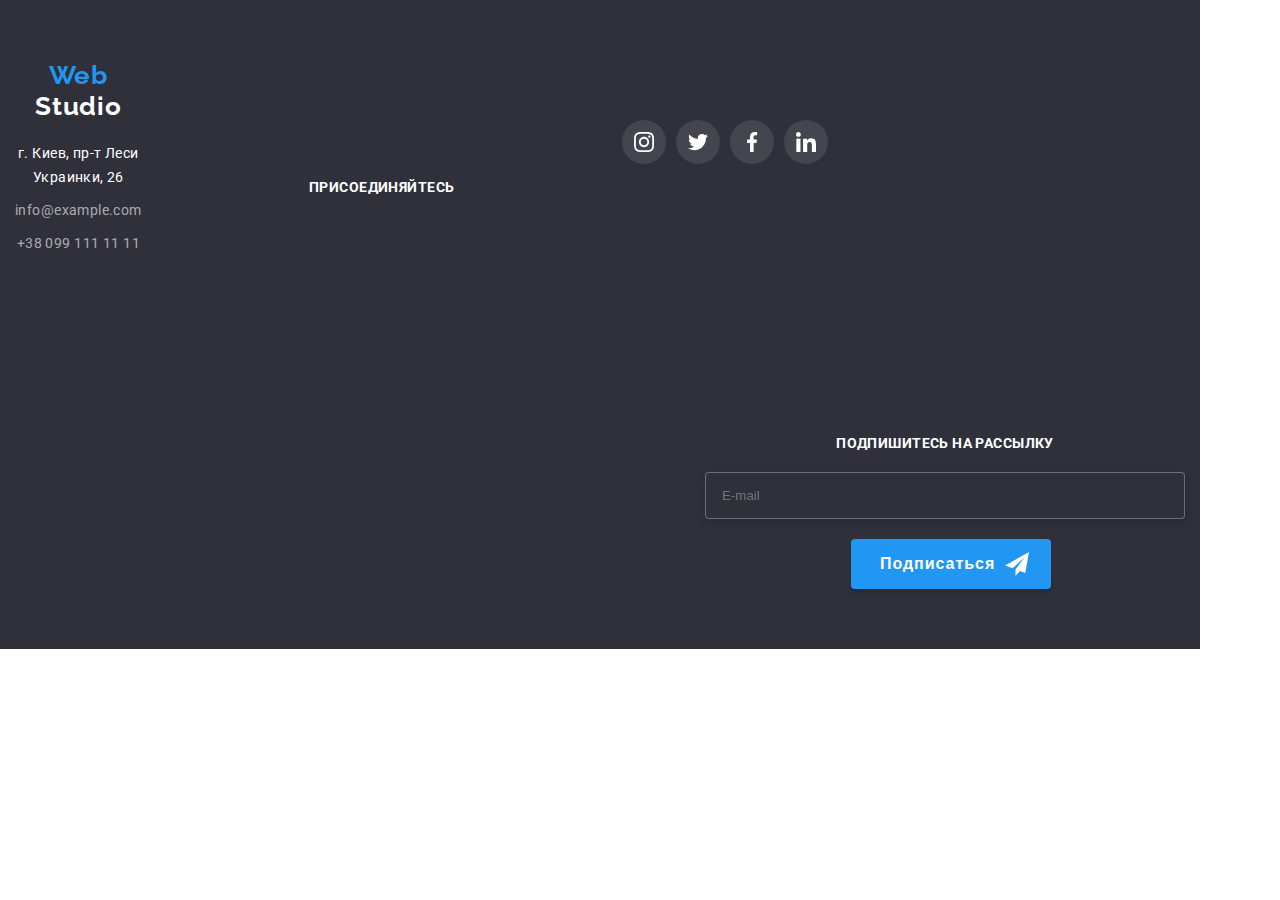
==== commit f395fe83: "footer" ====
--- a/index.html
+++ b/index.html
@@ -308,7 +308,7 @@
         </div>
     </section> -->
 <!--     <--Clients-->
-   <section class="clients">
+  <!--  <section class="clients">
       <div class="container">
         <h2 class="clients__title">Постоянные клиенты</h2>
         <ul class="clients-list">
@@ -357,9 +357,9 @@
         </ul>
       </div>
     </section>
-  </main>
+  </main> -->
   <!--Footer-->
-  <!-- <footer class="footer">
+ <footer class="footer">
     <div class="container">
       <div class="flex-wrap-footer">
       <div class="footer-address">
@@ -414,7 +414,7 @@
         <button class="footer-form__submit" type="submit">Подписаться</button>
       </div>
     </div>
-  </footer> -->
+  </footer>
   <div class="backdrop is-hidden" data-modal>
   <div class="modal">
       <button type="button" class="modal__button" data-modal-close>
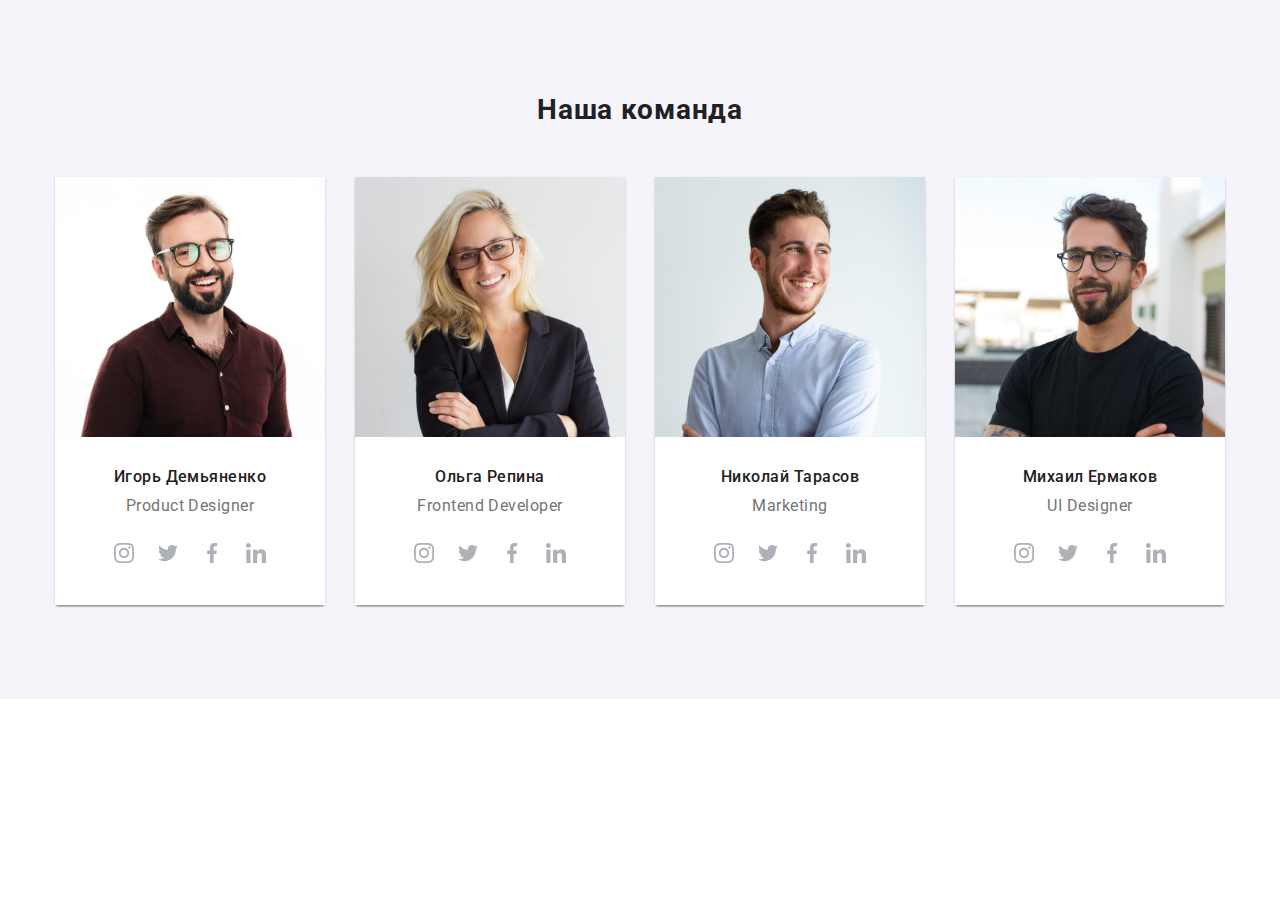
==== commit 8c9b834d: "add pictures" ====
--- a/index.html
+++ b/index.html
@@ -62,14 +62,14 @@
   </header>
   <main>  -->
     <!--Section 1-->
-   <!--  <section class="hero">
+   <!-- <section class="hero">
       <div class="container">
         <h1 class="hero__title">Эффективные решения <br> для вашего бизнеса</h1>
         <button type="button" class="hero__btn" data-modal-open>Заказать услугу</button>
       </div>
-    </section> --> 
+    </section>  -->
     <!--Section 2-->
-<!--    <section class="about">
+<!--  <section class="about">
       <div class="container">
         <h2 class="visually-hidden">Преимущества</h2>
         <ul class="about-list">
@@ -127,10 +127,10 @@
           </li>
         </ul>
       </div>
-    </section>  -->
-    <!--Section 3-->
- <!-- <section class="work">
-      <div class="container">
+    </section>   -->
+ <!--Section 3-->
+<!-- <section class="work"> -->
+<!--       <div class="container">
         <h2 class="work__title">Чем мы занимаемся</h2>
         <ul class="work-list">
           <li class="work-list__item">
@@ -153,14 +153,33 @@
           </li>
         </ul>
       </div>
-    </section>  -->
+    </section> -->
     <!--Section 4-->
-  <!--  <section class="team">
+<section class="team">
       <div class="container">
         <h2 class="team__title">Наша команда</h2>
         <ul class="team-list">
           <li class="team-list__item">
-            <img src="./images/productdesigner.jpg" alt="Product Designer" width="270" height="260" class="team-list__img" />
+            <picture>
+              <source
+                srcset="./images/productdesigner.jpg 1x,
+                ./images/productdesigner-desktop-2x.jpg 2x"
+                media="(min-width: 1200px)"
+              />
+              <source
+                srcset="./images/productdesigner-tab.jpg 1x,
+                ./images/productdesigner-tab-2x.jpg 2x"
+                media="(min-width: 768px)"
+              />
+              <source
+                srcset="./images/productdesigner-mob.jpg 1x,
+                ./images/productdesigner-mob-2x.jpg 2x"
+                media="(min-width: 320px)"
+              />
+              <img 
+            src="./images/productdesigner.jpg" alt="Product Designer"
+             class="team-list__img" />
+            </picture>
             <div class="team-member">
               <h3 class="team-member__name">Игорь Демьяненко</h3>
               <p class="team-member__pos">Product Designer</p>
@@ -196,8 +215,25 @@
               </ul>
             </div>
           <li class="team-list__item">
-            <img src="./images/frontenddeveloper.jpg" alt="Frontend developer" width="270" height="260"
+            <picture>
+              <source
+                srcset="./images/frontenddeveloper.jpg 1x,
+                ./images/frontenddeveloper-desktop-2x.jpg 2x"
+                media="(min-width: 1200px)"
+              />
+              <source
+                srcset="./images/frontenddeveloper-tab.jpg 1x,
+                ./images/frontenddeveloper-tab-2x.jpg 2x"
+                media="(min-width: 768px)"
+              />
+              <source
+                srcset="./images/frontenddeveloper-mob.jpg 1x,
+                ./images/frontenddeveloper-mob-2x.jpg 2x"
+                media="(min-width: 320px)"
+              />
+              <img src="./images/frontenddeveloper.jpg" alt="Frontend developer"
               class="team-list__img" />
+            </picture>
             <div class="team-member">
               <h3 class="team-member__name">Ольга Репина</h3>
               <p class="team-member__pos">Frontend Developer</p>
@@ -233,7 +269,25 @@
               </ul>
             </div>
           <li class="team-list__item">
-            <img src="./images/marketing.jpg" alt="Marketing" width="270" height="260" class="team-list__img" />
+            <picture>
+              <source
+                srcset="./images/marketing.jpg 1x,
+                ./images/marketing-desktop-2x.jpg 2x"
+                media="(min-width: 1200px)"
+              />
+              <source
+                srcset="./images/marketing-tab.jpg 1x,
+                ./images/marketing-tab-2x.jpg 2x"
+                media="(min-width: 768px)"
+              />
+              <source
+                srcset="./images/marketing-mob.jpg 1x,
+                ./images/marketing-mob-2x.jpg 2x"
+                media="(min-width: 320px)"
+              />
+              <img src="./images/marketing.jpg" alt="Marketing"
+               class="team-list__img" />
+            </picture>
             <div class="team-member">
               <h3 class="team-member__name">Николай Тарасов</h3>
               <p class="team-member__pos">Marketing</p>
@@ -269,7 +323,25 @@
               </ul>
             </div>
           <li class="team-list__item">
-            <img src="./images/uldesigner.jpg" alt="UI Designer" width="270" height="260" class="team-list__img" />
+            <picture>
+              <source
+                srcset="./images/uldesigner.jpg 1x,
+                ./images/uldesigner-desktop-2x.jpg 2x"
+                media="(min-width: 1200px)"
+              />
+              <source
+                srcset="./images/uldesigner-tab.jpg 1x,
+                ./images/uldesigner-tab-2x.jpg 2x"
+                media="(min-width: 768px)"
+              />
+              <source
+                srcset="./images/uldesigner-mob.jpg 1x,
+                ./images/uldesigner-mob-2x.jpg 2x"
+                media="(min-width: 320px)"
+              />
+              <img src="./images/uldesigner.jpg" alt="UI Designer"
+               class="team-list__img" />
+            </picture>
             <div class="team-member">
               <h3 class="team-member__name">Михаил Ермаков</h3>
               <p class="team-member__pos">UI Designer</p>
@@ -306,9 +378,9 @@
             </div>
           </ul>
         </div>
-    </section> -->
-<!--     <--Clients-->
-  <!--  <section class="clients">
+    </section> 
+<!-- <--Clients--> 
+  <!-- <section class="clients">
       <div class="container">
         <h2 class="clients__title">Постоянные клиенты</h2>
         <ul class="clients-list">
@@ -357,9 +429,9 @@
         </ul>
       </div>
     </section>
-  </main> -->
+  </main>  -->
   <!--Footer-->
- <footer class="footer">
+<!--  <footer class="footer">
     <div class="container">
       <div class="flex-wrap-footer">
       <div class="footer-address">
@@ -414,7 +486,7 @@
         <button class="footer-form__submit" type="submit">Подписаться</button>
       </div>
     </div>
-  </footer>
+  </footer> -->
   <div class="backdrop is-hidden" data-modal>
   <div class="modal">
       <button type="button" class="modal__button" data-modal-close>
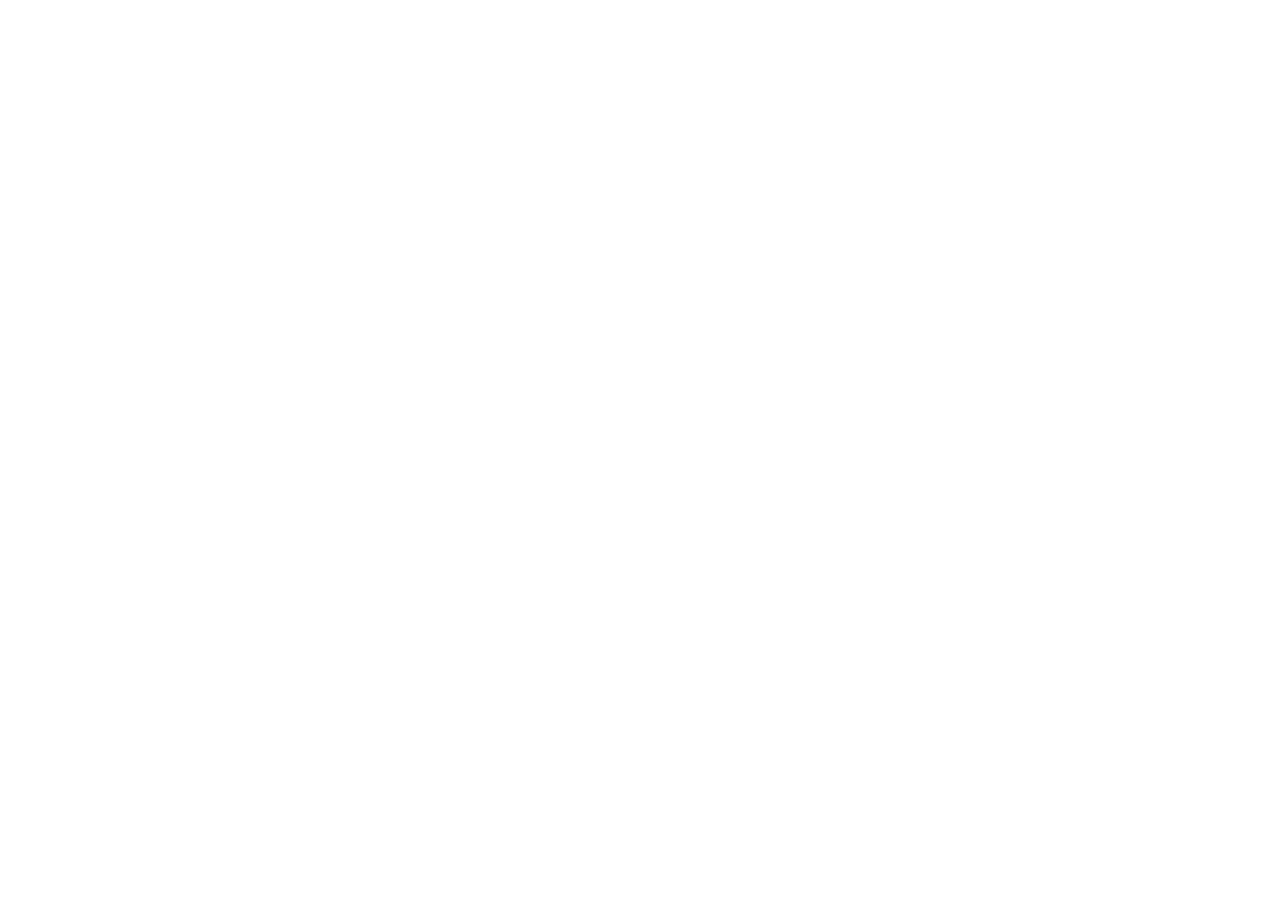
==== commit ef029944: "pictures" ====
--- a/index.html
+++ b/index.html
@@ -155,7 +155,7 @@
       </div>
     </section> -->
     <!--Section 4-->
-<section class="team">
+<!-- <section class="team">
       <div class="container">
         <h2 class="team__title">Наша команда</h2>
         <ul class="team-list">
@@ -378,7 +378,7 @@
             </div>
           </ul>
         </div>
-    </section> 
+    </section> --> 
 <!-- <--Clients--> 
   <!-- <section class="clients">
       <div class="container">
--- a/css/main.min.css
+++ b/css/main.min.css
@@ -1 +1 @@
-:root{--header-color: #212121;--first-title-color: #212121;--second-title-color: #2196f3;--first-btn-color: #ffffff;--second-btn-color: #2196f3;--accent-color: #2196f3}*,*::before,*::after{-webkit-box-sizing:border-box;box-sizing:border-box}textarea{resize:none}.visually-hidden{position:absolute;white-space:nowrap;width:1px;height:1px;overflow:hidden;border:0;padding:0;clip:rect(0 0 0 0);-webkit-clip-path:inset(50%);clip-path:inset(50%);margin:-1px}img{display:block;max-width:100%;height:auto;width:100%}body{color:#757575;font-family:Roboto,sans-serif;margin:0 auto}p,h1,h2,h3,h4,h5,h6{margin:0}ul,ol{margin:0;padding-left:0}.header-list,.about-list,.work-list,.clients-list,.footersoc-list,.team-list,.team-soc-list,.address-list,.section-list,.project-list,.section__title,.section__text,.project-list{list-style:none}.header__logo,.header-list__link,.team-soc-link,.clients-link,.footer-address__logo,.header-list__mail,.header-list__tel,.address-mail,.address-tel,.work-link,.section__title,.section__text,.project-list,.project-list__link{text-decoration:none}.container{width:100%;padding-left:15px;padding-right:15px;margin:0 auto}@media screen and (min-width: 480px){.container{width:480px}}@media screen and (min-width: 768px){.container{width:768px}}@media screen and (min-width: 1200px){.container{width:1200px}}.header .container{display:-webkit-box;display:-ms-flexbox;display:flex;-webkit-box-align:center;-ms-flex-align:center;align-items:center}.header{display:block;border-bottom:1px solid #ececec}.header-list{display:-webkit-box;display:-ms-flexbox;display:flex;margin-left:auto;display:flex;-webkit-box-align:baseline;-ms-flex-align:baseline;align-items:baseline;-webkit-box-align:center;-ms-flex-align:center;align-items:center;-webkit-box-pack:center;-ms-flex-pack:center;justify-content:center;cursor:pointer;color:#757575}.header-list__link{display:-webkit-box;display:-ms-flexbox;display:flex;-webkit-box-align:center;-ms-flex-align:center;align-items:center;font-weight:500;font-size:14px;line-height:1.14;letter-spacing:.02em;color:var(--header-color)}.header-list__mail,.header-list__tel{display:-webkit-box;display:-ms-flexbox;display:flex;-webkit-box-align:center;-ms-flex-align:center;align-items:center;font-weight:500;font-size:14px;line-height:1.14;letter-spacing:.02em;color:#757575;-webkit-transition-property:color;transition-property:color;-webkit-transition-duration:250ms;transition-duration:250ms;-webkit-transition-timing-function:cubic-bezier(0.4, 0, 0.2, 1);transition-timing-function:cubic-bezier(0.4, 0, 0.2, 1)}.header-list__tel{margin-left:0 auto}.header-list__icon :hover,.header-list__icon :focus{fill:#2196f3}.header-list__tel+.header-list__mail{display:-webkit-box;display:-ms-flexbox;display:flex;-webkit-box-align:center;-ms-flex-align:center;align-items:center;font-weight:500;font-size:14px;line-height:1.14;color:#757575;-webkit-box-align:baseline;-ms-flex-align:baseline;align-items:baseline;-webkit-box-pack:center;-ms-flex-pack:center;justify-content:center;-webkit-transition-property:color;transition-property:color;-webkit-transition-duration:250ms;transition-duration:250ms;-webkit-transition-timing-function:cubic-bezier(0.4, 0, 0.2, 1);transition-timing-function:cubic-bezier(0.4, 0, 0.2, 1)}.header-list:hover,.header-list:focus{color:#2196f3}.header-list__link.current{position:relative;color:var(--accent-color)}.header-list__link.current--active{color:var(--accent-color)}.header-list__link.current::after{position:absolute;bottom:0;left:0;content:"";display:block;width:100%;height:4px;border-radius:2px;background-color:#2196f3}.header-list__icon{fill:currentColor;margin-right:10px}.header-list__link:hover,.header-list__link:focus{color:var(--accent-color)}.header__logo{font-family:"Raleway";font-weight:700;font-size:26px;line-height:1.19;letter-spacing:.03em;color:#000;margin-right:93px}.header__logo{margin-right:93px}.logo__web{font-family:"Raleway";font-weight:700;font-size:26px;line-height:1.19;letter-spacing:.03em;color:#2196f3}.logo__studio{font-family:"Raleway";font-weight:700;font-size:26px;line-height:1.19;letter-spacing:.03em;color:#000}.header-list .header-list__link{display:block;padding-top:32px;padding-bottom:32px;color:var(--header-color);font-weight:500;font-size:14px;line-height:1.14;letter-spacing:.02em;-webkit-transition-property:color;transition-property:color;-webkit-transition-duration:250ms;transition-duration:250ms;-webkit-transition-timing-function:cubic-bezier(0.4, 0, 0.2, 1);transition-timing-function:cubic-bezier(0.4, 0, 0.2, 1)}.header-list__item:not(:last-child){margin-right:50px}.header-list__item :hover,.header-list__item :focus{color:#2196f3}.hero{content:"";background-color:#2f303a;max-width:100%;max-height:auto;margin:0 auto;background-image:-webkit-gradient(linear, left top, left bottom, from(rgba(47, 48, 58, 0.4)), to(rgba(47, 48, 58, 0.4))),url(../images/hero.jpg);background-image:linear-gradient(rgba(47, 48, 58, 0.4), rgba(47, 48, 58, 0.4)),url(../images/hero.jpg);background-repeat:no-repeat;background-position:center;background-size:cover;padding-top:200px;padding-bottom:200px}@media screen and (min-width: 480px){.hero{width:480px;max-width:100%;max-height:auto;margin:0 auto}}@media screen and (min-width: 768px){.hero{width:768px;max-width:100%;max-height:auto;margin:0 auto}}@media screen and (min-width: 1200px){.hero{width:1200px;max-width:100%;max-height:auto;margin:0 auto}}.hero{background-color:#2f303a}.hero__title{margin-top:0;font-weight:900;font-size:26px;line-height:1.61;letter-spacing:.06em;text-align:center;text-transform:uppercase;color:#fff;-webkit-box-align:center;-ms-flex-align:center;align-items:center;margin:0 auto;margin-bottom:30px}@media screen and (min-width: 768px){.hero__title{width:360px}}@media screen and (min-width: 1200px){.hero__title{width:696px;font-size:44px;line-height:1.36}}.hero__btn{height:50px;min-width:200px;border-radius:4px;border:0;padding:10px 32px;text-align:center;font-family:inherit;font-weight:700;font-size:16px;line-height:1,88;display:block;letter-spacing:.06em;color:#fff;background-color:#2196f3;margin:0 auto;display:block}.about{padding-top:60px;padding-bottom:60px}@media screen and (min-width: 768px){.about{padding-top:60px;padding-bottom:60px}}@media screen and (min-width: 1200px){.about{padding-top:94px;padding-bottom:94px}}.about-list{margin-bottom:30px}@media screen and (min-width: 768px){.about-list{display:-webkit-box;display:-ms-flexbox;display:flex;-ms-flex-wrap:wrap;flex-wrap:wrap;margin-left:-30px}}.about-list__title{margin-bottom:10px;font-weight:700;font-size:14px;line-height:1.14;letter-spacing:.03em;text-transform:uppercase;color:#212121}.about-list__text{min-width:270px;font-weight:400;font-size:14px;line-height:1.71;letter-spacing:.03em;color:#757575;margin-bottom:30px}.feauture{width:100%;height:120px;margin-bottom:30px;background:#f5f4fa;border-radius:4px;-webkit-box-pack:center;-ms-flex-pack:center;justify-content:center;-webkit-box-align:center;-ms-flex-align:center;align-items:center}@media screen and (min-width: 768px){.feauture{display:-webkit-box;display:-ms-flexbox;display:flex;margin-bottom:30px}}.feauture__icon{width:70px;height:70px;-webkit-box-align:center;-ms-flex-align:center;align-items:center}.about-list__item{width:100%;margin-bottom:30 px}@media screen and (min-width: 768px){.about-list__item{width:calc(50% - 30px);margin-left:30px;margin-bottom:0px}}@media screen and (min-width: 1200px){.about-list__item{width:calc(25% - 30px)}}.work{padding-top:0}@media screen and (min-width: 1200px){.work{width:1200px}}.work__title{margin-bottom:50px;font-weight:700;font-size:36px;line-height:1.17;text-align:center;letter-spacing:.03em;color:#212121}.work-list{display:-webkit-box;display:-ms-flexbox;display:flex}.work-list__item+.work-list__item{margin-left:30px}.work-list__item{width:calc(33.3333333333% - 30px)}.label{position:relative}.label__title{position:absolute;bottom:0;color:#fff;background-color:rgba(47,48,58,.8);width:100%;height:70px;padding:27px;text-align:center;margin-bottom:0}.team{padding-top:60px;padding-bottom:60px}@media screen and (min-width: 768px){.team{padding-top:60px;padding-bottom:60px}}@media screen and (min-width: 1200px){.team{padding-top:94px;padding-bottom:94px}}.team{font-weight:500;font-size:16px;line-height:1.19;text-align:center;letter-spacing:.03em;color:#212121;background:#f5f4fa}.team__title{margin-bottom:30px;font-weight:700;font-size:28px;line-height:1.17;text-align:center;letter-spacing:.03em;color:#212121}@media screen and (min-width: 1200px){.team__title{margin-bottom:50px}}.team .team-list{margin-bottom:-30px}@media screen and (min-width: 768px){.team .team-list{display:-webkit-box;display:-ms-flexbox;display:flex;-ms-flex-wrap:wrap;flex-wrap:wrap;margin-left:-30px}}.team .team-list__img{background:#fff}.team .team-list__item{margin-bottom:30px}@media screen and (min-width: 768px){.team .team-list__item{width:calc(50% - 30px);margin-left:30px}}@media screen and (min-width: 1200px){.team .team-list__item{width:calc(25% - 30px)}}.team .team-list__item{background:#fff;-webkit-box-shadow:0px 1px 3px rgba(0,0,0,.12),0px 1px 1px rgba(0,0,0,.14),0px 2px 1px rgba(0,0,0,.2);box-shadow:0px 1px 3px rgba(0,0,0,.12),0px 1px 1px rgba(0,0,0,.14),0px 2px 1px rgba(0,0,0,.2);border-radius:0px 0px 4px 4px}.team .team-member{padding-top:30px;padding-bottom:30px;background-color:#fff}.team .team-member__name{font-weight:500;font-size:16px;line-height:1.19;text-align:center;letter-spacing:.03em;color:#212121;margin-bottom:10px;background:#fff}.team .team-member__pos{margin-bottom:16px;font-weight:400;font-size:16px;line-height:1.19;text-align:center;letter-spacing:.03em;color:#757575;background:#fff}.team .team-member:last-child{margin-bottom:0}.team .soc-list{display:-webkit-box;display:-ms-flexbox;display:flex;-webkit-box-pack:center;-ms-flex-pack:center;justify-content:center}.team .soc-list__item+.team .soc-list__item{margin-left:10px}.team .soc-list__item{border-radius:50px;display:-webkit-box;display:-ms-flexbox;display:flex;-webkit-box-align:center;-ms-flex-align:center;align-items:center;-webkit-box-pack:center;-ms-flex-pack:center;justify-content:center}.team .soc-list__link{width:44px;height:44px;border-radius:50px;display:-webkit-box;display:-ms-flexbox;display:flex;-webkit-box-align:center;-ms-flex-align:center;align-items:center;-webkit-box-pack:center;-ms-flex-pack:center;justify-content:center;cursor:pointer;fill:#afb1b8;-webkit-transition-property:color,background-color;transition-property:color,background-color;-webkit-transition-duration:250ms;transition-duration:250ms;-webkit-transition-timing-function:cubic-bezier(0.4, 0, 0.2, 1);transition-timing-function:cubic-bezier(0.4, 0, 0.2, 1)}.team .soc-list__icon{width:20px;height:20px;color:#afb1b8}.team .soc-list__link:hover,.team .soc-list__link:focus{background-color:#2196f3;fill:#fff}.clients__title{margin-bottom:50px;font-weight:700;font-size:28px;line-height:1.17;text-align:center;letter-spacing:.03em;margin-bottom:30px;color:#212121}@media screen and (min-width: 1200px){.clients__title{width:1200px;margin-bottom:50px;font-weight:700;font-size:36px;line-height:1.16;text-align:center}}.clients-list{-webkit-box-pack:center;-ms-flex-pack:center;justify-content:center;-webkit-box-align:center;-ms-flex-align:center;align-items:center}.clients-list{display:-webkit-box;display:-ms-flexbox;display:flex;-ms-flex-wrap:wrap;flex-wrap:wrap;margin-top:-30px;margin-left:-30px}.clients-list__link{display:-webkit-box;display:-ms-flexbox;display:flex;width:100%;height:92px;border:1px solid #afb1b8;border-radius:4px;-webkit-box-pack:center;-ms-flex-pack:center;justify-content:center;-webkit-box-align:center;-ms-flex-align:center;align-items:center;cursor:pointer;color:#afb1b8;-webkit-transition-property:color,border-color;transition-property:color,border-color;-webkit-transition-duration:250ms;transition-duration:250ms;-webkit-transition-timing-function:cubic-bezier(0.4, 0, 0.2, 1);transition-timing-function:cubic-bezier(0.4, 0, 0.2, 1)}.clients-list__icon{fill:currentColor}.clients-list__link:hover,.clients-list__link:focus{border-color:#2196f3}.clients-list__link:hover{color:#2196f3}.clients-list__link:focus{color:#2196f3}.clients-list__icon:hover,.clients-list__icon:focus{fill:#2196f3}.clients-list__item{width:calc(50% - 30px);margin-left:30px;margin-top:30px}@media screen and (min-width: 768px){.clients-list__item{width:768px;width:calc(33.3333333333% - 30px)}}@media screen and (min-width: 1200px){.clients-list__item{width:1200px;width:calc(16.6666666667% - 30px)}}.footer{padding-top:60px;padding-bottom:60px;text-align:center;background:#2f303a}@media screen and (min-width: 480px){.footer{width:480px;background:#2f303a}}@media screen and (min-width: 768px){.footer{width:768px;background:#2f303a;padding:60px 0;display:-webkit-box;display:-ms-flexbox;display:flex}}@media screen and (min-width: 1200px){.footer{width:1200px;background:#2f303a;padding:60px 0;display:-webkit-box;display:-ms-flexbox;display:flex}}@media screen and (min-width: 480px){.footer-address{width:480px;margin-bottom:60px}}.footer-address__logo{margin-bottom:20px;display:block;font-family:"Raleway";font-style:normal;font-weight:700;font-size:26px;line-height:1.19;letter-spacing:.03em}.footer-address__text{margin-bottom:9px;font-family:"Roboto";font-style:normal;font-weight:400;font-size:14px;line-height:1.71;letter-spacing:.03em;color:#fff}.logo__web{font-family:"Raleway";font-style:normal;font-weight:700;font-size:26px;line-height:1.19;letter-spacing:.03em;color:#2196f3}.logo__studio{font-family:"Raleway";font-style:normal;font-weight:700;font-size:26px;line-height:1.19;letter-spacing:.03em}.logo__studio--inverse{color:#fff}.address-list__mail,.address-list__tel{font-family:"Roboto";font-style:normal;font-weight:400;font-size:14px;line-height:1.71;letter-spacing:.03em;color:rgba(255,255,255,.6)}@media screen and (min-width: 480px){.flex-wrap-footer{width:480px}}@media screen and (min-width: 768px){.flex-wrap-footer{width:768px;display:-webkit-box;display:-ms-flexbox;display:flex}}.address-list__item{margin-bottom:9px}.address-list__item:last-child{margin-bottom:60px}.footer-invite{margin-top:60px;margin-bottom:60px}@media screen and (min-width: 480px){.footer-invite{width:480px}}@media screen and (min-width: 768px){.footer-invite{width:768px;display:-webkit-box;display:-ms-flexbox;display:flex}}.footer-invite__text{font-weight:700;font-size:14px;line-height:1.14;letter-spacing:.03em;color:#fff;margin-bottom:20px}@media screen and (min-width: 480px){.footer-invite__text{width:480px;margin-top:60px}}.footer-invite .footersoc-list{display:-webkit-box;display:-ms-flexbox;display:flex;-webkit-box-pack:center;-ms-flex-pack:center;justify-content:center}.footer-invite .footersoc-list__link{width:100%;height:100%;background-color:rgba(255,255,255,.1);border-radius:50%;display:-webkit-box;display:-ms-flexbox;display:flex;-webkit-box-align:center;-ms-flex-align:center;align-items:center;-webkit-box-pack:center;-ms-flex-pack:center;justify-content:center;-webkit-transition-property:background-color;transition-property:background-color;-webkit-transition-duration:250ms;transition-duration:250ms;-webkit-transition-timing-function:cubic-bezier(0.4, 0, 0.2, 1);transition-timing-function:cubic-bezier(0.4, 0, 0.2, 1)}.footer-invite .footersoc-list__icon{fill:#fff}.footer-invite .footersoc-list__link:hover,.footer-invite .footersoc-list__link:focus{background-color:#2196f3}.footersoc-list__item{width:44px;height:44px}.footersoc-list__item+.footersoc-list__item{margin-left:10px}.footer-form{margin-top:60px;display:block;margin-left:auto}@media screen and (min-width: 480px){.footer-form{width:480px}}.footer-form__text{font-weight:700;font-size:14px;line-height:1.14;letter-spacing:.03em;color:#fff;margin-bottom:20px}@media screen and (min-width: 480px){.footer-form__text{width:480px}}.footer-form__input{margin-bottom:20px;width:100%;height:auto;padding:15px 16px;background:#2f303a;border:1px solid rgba(255,255,255,.3);-webkit-box-sizing:border-box;box-sizing:border-box;-webkit-filter:drop-shadow(0px 4px 4px rgba(0, 0, 0, 0.15));filter:drop-shadow(0px 4px 4px rgba(0, 0, 0, 0.15));border-radius:4px;padding:15px 16px;-webkit-transition-property:border;transition-property:border;-webkit-transition-duration:250ms;transition-duration:250ms;-webkit-transition-timing-function:cubic-bezier(0.4, 0, 0.2, 1);transition-timing-function:cubic-bezier(0.4, 0, 0.2, 1)}@media screen and (min-width: 480px){.footer-form__input{width:480px}}.footer-form__input:focus{outline:none;border:1px solid #2196f3}.footer-form__submit{display:-webkit-inline-box;display:-ms-inline-flexbox;display:inline-flex;width:200px;padding:10px;padding-left:29px;background:#2196f3;-webkit-box-shadow:0px 4px 4px rgba(0,0,0,.15);box-shadow:0px 4px 4px rgba(0,0,0,.15);border-radius:4px;border:0;margin-left:12px;font-weight:700;font-size:16px;line-height:1.88;-webkit-box-align:center;-ms-flex-align:center;align-items:center;letter-spacing:.06em;color:#fff;-webkit-transition-property:border;transition-property:border;-webkit-transition-duration:250ms;transition-duration:250ms;-webkit-transition-timing-function:cubic-bezier(0.4, 0, 0.2, 1);transition-timing-function:cubic-bezier(0.4, 0, 0.2, 1)}.footer-form__submit::after{content:"";margin-left:10px;width:24px;height:24px;background-image:url(../images/send.svg);background-repeat:no-repeat;background-size:contain}.footer-form__submit:focus{outline:none;border:1px solid #2196f3}.project{padding-top:94px;padding-bottom:94px}.section-list{display:-webkit-box;display:-ms-flexbox;display:flex;-webkit-box-pack:center;-ms-flex-pack:center;justify-content:center;margin-bottom:50px;border:0}.section-list__item{margin-right:8px;border:0}.section-list__btn{padding:6px 22px;background:#f5f4fa;border-radius:4px;border:0;font-family:inherit;font-weight:500;font-size:16px;line-height:1.62;text-align:center;letter-spacing:.03em;cursor:pointer;-webkit-transition-property:color,background-color,-webkit-box-shadow;transition-property:color,background-color,-webkit-box-shadow;transition-property:color,background-color,box-shadow;transition-property:color,background-color,box-shadow,-webkit-box-shadow;-webkit-transition-duration:250ms;transition-duration:250ms;-webkit-transition-timing-function:cubic-bezier(0.4, 0, 0.2, 1);transition-timing-function:cubic-bezier(0.4, 0, 0.2, 1)}.section-list__btn:hover,.section-list__btn:focus{-webkit-box-shadow:0px 3px 1px rgba(0,0,0,.1),0px 1px 2px rgba(0,0,0,.08),0px 2px 2px rgba(0,0,0,.12);box-shadow:0px 3px 1px rgba(0,0,0,.1),0px 1px 2px rgba(0,0,0,.08),0px 2px 2px rgba(0,0,0,.12);border-radius:4px;color:var(--first-btn-color);background-color:var(--accent-color)}.project-list{display:-webkit-box;display:-ms-flexbox;display:flex;-ms-flex-wrap:wrap;flex-wrap:wrap;margin-top:-30px;margin-left:-30px}.project-list__link{display:block;-webkit-transition-property:-webkit-box-shadow;transition-property:-webkit-box-shadow;transition-property:box-shadow;transition-property:box-shadow, -webkit-box-shadow;-webkit-transition-duration:250ms;transition-duration:250ms;-webkit-transition-timing-function:cubic-bezier(0.4, 0, 0.2, 1);transition-timing-function:cubic-bezier(0.4, 0, 0.2, 1)}.project-list__link:hover,.project-list__link:focus{-webkit-box-shadow:0px 1px 1px rgba(0,0,0,.12),0px 4px 4px rgba(0,0,0,.06),1px 4px 6px rgba(0,0,0,.16);box-shadow:0px 1px 1px rgba(0,0,0,.12),0px 4px 4px rgba(0,0,0,.06),1px 4px 6px rgba(0,0,0,.16)}.description{position:relative;overflow:hidden}.description__text{position:absolute;height:101%;top:0;font-weight:400;font-size:18px;line-height:1.6;letter-spacing:.03em;background-color:rgba(33,150,243,.9);color:#fff;padding:63px 24px;-webkit-transform:translateY(100%);transform:translateY(100%);-webkit-transition-property:-webkit-transform;transition-property:-webkit-transform;transition-property:transform;transition-property:transform, -webkit-transform;-webkit-transition-duration:250ms;transition-duration:250ms;-webkit-transition-timing-function:cubic-bezier(0.4, 0, 0.2, 1);transition-timing-function:cubic-bezier(0.4, 0, 0.2, 1)}.project-list__item:hover .description__text{-webkit-transform:translateY(0);transform:translateY(0)}.project-list__item:focus .description__text{-webkit-transform:translateY(0);transform:translateY(0)}.project-list__item{margin-left:30px;margin-top:30px}.project-list__item{display:block;cursor:pointer;-webkit-transition-property:-webkit-box-shadow;transition-property:-webkit-box-shadow;transition-property:box-shadow;transition-property:box-shadow, -webkit-box-shadow;-webkit-transition-duration:250ms;transition-duration:250ms;-webkit-transition-timing-function:cubic-bezier(0.4, 0, 0.2, 1);transition-timing-function:cubic-bezier(0.4, 0, 0.2, 1)}.project-list__item{width:calc 3.3333333333px;margin-bottom:30 px}.section{padding:20px 24px;border:1px solid #eee;-webkit-box-sizing:border-box;box-sizing:border-box;border-top:none}.section__title{margin-bottom:4px;font-weight:700;font-size:18px;line-height:2;letter-spacing:.06em;color:#212121}.section__text{font-weight:400;font-size:16px;line-height:1.88;letter-spacing:.03em;color:#757575}.project-list__item:hover{-webkit-box-shadow:0px 1px 1px rgba(0,0,0,.12),0px 4px 4px rgba(0,0,0,.06),1px 4px 6px rgba(0,0,0,.16);box-shadow:0px 1px 1px rgba(0,0,0,.12),0px 4px 4px rgba(0,0,0,.06),1px 4px 6px rgba(0,0,0,.16)}.project-list__item:focus{-webkit-box-shadow:0px 1px 1px rgba(0,0,0,.12),0px 4px 4px rgba(0,0,0,.06),1px 4px 6px rgba(0,0,0,.16);box-shadow:0px 1px 1px rgba(0,0,0,.12),0px 4px 4px rgba(0,0,0,.06),1px 4px 6px rgba(0,0,0,.16)}.backdrop{position:fixed;top:0;width:100%;height:100%;background:rgba(0,0,0,.2);-webkit-transition:opacity 1000ms,visibility 1000ms;transition:opacity 1000ms,visibility 1000ms}.backdrop.is-hidden .modal{-webkit-transform:rotate(0) scale(0.3);transform:rotate(0) scale(0.3)}.modal{position:absolute;top:50%;left:50%;-webkit-transform:rotate(360deg) translate(-50%, -50%) scale(1);transform:rotate(360deg) translate(-50%, -50%) scale(1);width:95vw;min-height:581px;background:#fff;-webkit-box-shadow:0px 1px 3px rgba(0,0,0,.12),0px 1px 1px rgba(0,0,0,.14),0px 2px 1px rgba(0,0,0,.2);box-shadow:0px 1px 3px rgba(0,0,0,.12),0px 1px 1px rgba(0,0,0,.14),0px 2px 1px rgba(0,0,0,.2);border-radius:4px;-webkit-transition:-webkit-transform 300ms;transition:-webkit-transform 300ms;transition:transform 300ms;transition:transform 300ms, -webkit-transform 300ms;padding:40px}@media screen and (min-width: 480px){.modal{width:450px}}@media screen and (min-width: 768px){.modal{width:450px}}@media screen and (min-width: 1200px){.modal{width:528px}}.modal__title{font-weight:700;font-size:20px;line-height:1.15;text-align:center;letter-spacing:.03em;color:#212121;margin-bottom:12px}.modal__button{position:absolute;display:-webkit-box;display:-ms-flexbox;display:flex;top:10px;right:10px;width:30px;height:30px;border-radius:50%;background:rgba(0,0,0,0);border:1px solid rgba(0,0,0,.1);-webkit-box-sizing:border-box;box-sizing:border-box;-webkit-box-align:center;-ms-flex-align:center;align-items:center;-webkit-box-pack:center;-ms-flex-pack:center;justify-content:center}.modal__icon{fill:#000;cursor:pointer;-webkit-transition-property:fill,background-color;transition-property:fill,background-color;-webkit-transition-duration:250ms;transition-duration:250ms;-webkit-transition-timing-function:cubic-bezier(0.4, 0, 0.2, 1);transition-timing-function:cubic-bezier(0.4, 0, 0.2, 1)}.modal__icon:hover,.modal__icon:focus{fill:#2196f3;background-color:#fff}.is-hidden{opacity:0;pointer-events:none;visibility:hidden}.modal{position:absolute;top:50%;left:50%;-webkit-transform:rotate(360deg) translate(-50%, -50%) scale(1);transform:rotate(360deg) translate(-50%, -50%) scale(1);width:95vw;min-height:581px;background:#fff;-webkit-box-shadow:0px 1px 3px rgba(0,0,0,.12),0px 1px 1px rgba(0,0,0,.14),0px 2px 1px rgba(0,0,0,.2);box-shadow:0px 1px 3px rgba(0,0,0,.12),0px 1px 1px rgba(0,0,0,.14),0px 2px 1px rgba(0,0,0,.2);border-radius:4px;-webkit-transition:-webkit-transform 300ms;transition:-webkit-transform 300ms;transition:transform 300ms;transition:transform 300ms, -webkit-transform 300ms;padding:40px}@media screen and (min-width: 480px){.modal{width:450px}}@media screen and (min-width: 768px){.modal{width:450px}}@media screen and (min-width: 1200px){.modal{width:528px}}.modal__form-field{display:-webkit-box;display:-ms-flexbox;display:flex;-webkit-box-orient:vertical;-webkit-box-direction:normal;-ms-flex-direction:column;flex-direction:column;margin-bottom:10px}.modal__form-field:last-child{margin-bottom:0}.modal__input-wrap{position:relative}.modal__input{width:100%;height:40px;padding:12px 40px;border:1px solid rgba(33,33,33,.2);-webkit-box-sizing:border-box;box-sizing:border-box;border-radius:4px;background-color:rgba(0,0,0,0);outline:none;cursor:pointer;padding-left:40px;-webkit-transition-property:border-color;transition-property:border-color;-webkit-transition-duration:250ms;transition-duration:250ms;-webkit-transition-timing-function:cubic-bezier(0.4, 0, 0.2, 1);transition-timing-function:cubic-bezier(0.4, 0, 0.2, 1)}.modal__input-icon{position:absolute;left:12px;top:50%;-webkit-transform:translateY(-50%);transform:translateY(-50%);-webkit-transition-property:fill;transition-property:fill;-webkit-transition-duration:250ms;transition-duration:250ms;-webkit-transition-timing-function:cubic-bezier(0.4, 0, 0.2, 1);transition-timing-function:cubic-bezier(0.4, 0, 0.2, 1)}.modal__input:focus{border-color:#2196f3}.modal__text{width:100%;height:120px;border:1px solid rgba(33,33,33,.2);-webkit-box-sizing:border-box;box-sizing:border-box;border-radius:4px;padding:12px 16px;-webkit-transition-property:border;transition-property:border;-webkit-transition-duration:250ms;transition-duration:250ms;-webkit-transition-timing-function:cubic-bezier(0.4, 0, 0.2, 1);transition-timing-function:cubic-bezier(0.4, 0, 0.2, 1)}.modal__input-text{font-size:12px;line-height:1.17;letter-spacing:.01em;color:#757575;margin-bottom:4px}.modal__text:focus{outline:none;border:1px solid #2196f3}.modal__text::-webkit-input-placeholder{font-size:12px;line-height:1.17;letter-spacing:.01em;color:rgba(117,117,117,.5)}.modal__text::-moz-placeholder{font-size:12px;line-height:1.17;letter-spacing:.01em;color:rgba(117,117,117,.5)}.modal__text:-ms-input-placeholder{font-size:12px;line-height:1.17;letter-spacing:.01em;color:rgba(117,117,117,.5)}.modal__text::-ms-input-placeholder{font-size:12px;line-height:1.17;letter-spacing:.01em;color:rgba(117,117,117,.5)}.modal__text::placeholder{font-size:12px;line-height:1.17;letter-spacing:.01em;color:rgba(117,117,117,.5)}.modal__input:focus+.modal__input-icon{fill:#2196f3}.modal{position:absolute;top:50%;left:50%;-webkit-transform:rotate(360deg) translate(-50%, -50%) scale(1);transform:rotate(360deg) translate(-50%, -50%) scale(1);width:95vw;min-height:581px;background:#fff;-webkit-box-shadow:0px 1px 3px rgba(0,0,0,.12),0px 1px 1px rgba(0,0,0,.14),0px 2px 1px rgba(0,0,0,.2);box-shadow:0px 1px 3px rgba(0,0,0,.12),0px 1px 1px rgba(0,0,0,.14),0px 2px 1px rgba(0,0,0,.2);border-radius:4px;-webkit-transition:-webkit-transform 300ms;transition:-webkit-transform 300ms;transition:transform 300ms;transition:transform 300ms, -webkit-transform 300ms;padding:40px}@media screen and (min-width: 480px){.modal{width:450px}}@media screen and (min-width: 768px){.modal{width:450px}}@media screen and (min-width: 1200px){.modal{width:528px}}@media screen and (min-width: 480px){.modal__check-text{font-size:12px;line-height:1.16;letter-spacing:.03em;color:#757575;display:-webkit-box;display:-ms-flexbox;display:flex;-webkit-box-align:center;-ms-flex-align:center;align-items:center;margin-bottom:20px;text-align:center}}@media screen and (min-width: 768px){.modal__check-text{font-size:12px;line-height:1.16;letter-spacing:.03em;color:#757575;display:-webkit-box;display:-ms-flexbox;display:flex;-webkit-box-align:center;-ms-flex-align:center;align-items:center;margin-bottom:20px;text-align:center}}@media screen and (min-width: 1200px){.modal__check-text{font-size:14px;line-height:1.71;letter-spacing:.03em;color:#757575;display:-webkit-box;display:-ms-flexbox;display:flex;-webkit-box-align:center;-ms-flex-align:center;align-items:center;margin-bottom:20px;text-align:center}}@media screen and (min-width: 480px){.modal__check-link{display:-webkit-box;display:-ms-flexbox;display:flex;text-align:center;font-weight:400;font-size:12px;line-height:1.16;letter-spacing:.03em;text-decoration:none;color:#2196f3;border-bottom:1px solid #2196f3;-webkit-box-pack:center;-ms-flex-pack:center;justify-content:center}}@media screen and (min-width: 768px){.modal__check-link{display:-webkit-box;display:-ms-flexbox;display:flex;text-align:center;font-weight:400;font-size:12px;line-height:1.16;letter-spacing:.03em;text-decoration:none;color:#2196f3;border-bottom:1px solid #2196f3;-webkit-box-pack:center;-ms-flex-pack:center;justify-content:center}}@media screen and (min-width: 1200px){.modal__check-link{display:-webkit-box;display:-ms-flexbox;display:flex;text-align:center;font-size:14px;line-height:1.71;letter-spacing:.03em;text-decoration:none;color:#2196f3;border-bottom:1px solid #2196f3;-webkit-box-pack:center;-ms-flex-pack:center;justify-content:center}}.modal__check-text::before{content:"";width:16px;height:15px;display:-webkit-box;display:-ms-flexbox;display:flex;border:2px solid #303030;border-radius:2px;margin-right:7px;-webkit-box-align:center;-ms-flex-align:center;align-items:center;text-align:center;-webkit-box-pack:center;-ms-flex-pack:center;justify-content:center}.modal__check:checked+.modal__check-text::before{background-color:#2196f3;background-image:url(../images/check.svg);background-repeat:no-repeat;background-position:center;background-size:contain;-webkit-box-align:center;-ms-flex-align:center;align-items:center;text-align:center;-webkit-box-pack:center;-ms-flex-pack:center;justify-content:center;-webkit-transition-property:border;transition-property:border;-webkit-transition-duration:250ms;transition-duration:250ms;-webkit-transition-timing-function:cubic-bezier(0.4, 0, 0.2, 1);transition-timing-function:cubic-bezier(0.4, 0, 0.2, 1)}.modal__check:focus+.modal__check-text::before{border:2px solid #2196f3}.modal__check:hover+.modal__check-text::before{border:2px solid #2196f3}.modal{position:absolute;top:50%;left:50%;-webkit-transform:rotate(360deg) translate(-50%, -50%) scale(1);transform:rotate(360deg) translate(-50%, -50%) scale(1);width:95vw;min-height:581px;background:#fff;-webkit-box-shadow:0px 1px 3px rgba(0,0,0,.12),0px 1px 1px rgba(0,0,0,.14),0px 2px 1px rgba(0,0,0,.2);box-shadow:0px 1px 3px rgba(0,0,0,.12),0px 1px 1px rgba(0,0,0,.14),0px 2px 1px rgba(0,0,0,.2);border-radius:4px;-webkit-transition:-webkit-transform 300ms;transition:-webkit-transform 300ms;transition:transform 300ms;transition:transform 300ms, -webkit-transform 300ms;padding:40px}@media screen and (min-width: 480px){.modal{width:450px}}@media screen and (min-width: 768px){.modal{width:450px}}@media screen and (min-width: 1200px){.modal{width:528px}}.modal__submit{display:block;height:50px;min-width:200px;padding:10px 55px;text-align:center;font-family:inherit;font-weight:700;font-size:16px;cursor:pointer;border:0;letter-spacing:.06em;color:#fff;background-color:#2196f3;margin:0 auto;border-radius:4px;-webkit-box-shadow:0px 4px 4px rgba(0,0,0,.15);box-shadow:0px 4px 4px rgba(0,0,0,.15);-webkit-transition-property:background-color,-webkit-box-shadow;transition-property:background-color,-webkit-box-shadow;transition-property:background-color,box-shadow;transition-property:background-color,box-shadow,-webkit-box-shadow;-webkit-transition-duration:250ms;transition-duration:250ms;-webkit-transition-timing-function:cubic-bezier(0.4, 0, 0.2, 1);transition-timing-function:cubic-bezier(0.4, 0, 0.2, 1)}.modal__submit:hover,.modal__submit:focus{background-color:#2196f3;-webkit-box-shadow:0px 4px 4px rgba(0,0,0,.15);box-shadow:0px 4px 4px rgba(0,0,0,.15)}/*# sourceMappingURL=main.min.css.map */+:root{--header-color: #212121;--first-title-color: #212121;--second-title-color: #2196f3;--first-btn-color: #ffffff;--second-btn-color: #2196f3;--accent-color: #2196f3}*,*::before,*::after{-webkit-box-sizing:border-box;box-sizing:border-box}textarea{resize:none}.visually-hidden{position:absolute;white-space:nowrap;width:1px;height:1px;overflow:hidden;border:0;padding:0;clip:rect(0 0 0 0);-webkit-clip-path:inset(50%);clip-path:inset(50%);margin:-1px}img{display:block;max-width:100%;height:auto;width:100%}body{color:#757575;font-family:Roboto,sans-serif;margin:0 auto}p,h1,h2,h3,h4,h5,h6{margin:0}ul,ol{margin:0;padding-left:0}.header-list,.about-list,.work-list,.clients-list,.footersoc-list,.team-list,.team-soc-list,.address-list,.section-list,.project-list,.section__title,.section__text,.project-list{list-style:none}.header__logo,.header-list__link,.team-soc-link,.clients-link,.footer-address__logo,.header-list__mail,.header-list__tel,.address-mail,.address-tel,.work-link,.section__title,.section__text,.project-list,.project-list__link{text-decoration:none}.container{width:100%;padding-left:15px;padding-right:15px;margin:0 auto}@media screen and (min-width: 480px){.container{width:480px}}@media screen and (min-width: 768px){.container{width:768px}}@media screen and (min-width: 1200px){.container{width:1200px}}.header .container{display:-webkit-box;display:-ms-flexbox;display:flex;-webkit-box-align:center;-ms-flex-align:center;align-items:center}.header{display:block;border-bottom:1px solid #ececec}.header-list{display:-webkit-box;display:-ms-flexbox;display:flex;margin-left:auto;display:flex;-webkit-box-align:baseline;-ms-flex-align:baseline;align-items:baseline;-webkit-box-align:center;-ms-flex-align:center;align-items:center;-webkit-box-pack:center;-ms-flex-pack:center;justify-content:center;cursor:pointer;color:#757575}.header-list__link{display:-webkit-box;display:-ms-flexbox;display:flex;-webkit-box-align:center;-ms-flex-align:center;align-items:center;font-weight:500;font-size:14px;line-height:1.14;letter-spacing:.02em;color:var(--header-color)}.header-list__mail,.header-list__tel{display:-webkit-box;display:-ms-flexbox;display:flex;-webkit-box-align:center;-ms-flex-align:center;align-items:center;font-weight:500;font-size:14px;line-height:1.14;letter-spacing:.02em;color:#757575;-webkit-transition-property:color;transition-property:color;-webkit-transition-duration:250ms;transition-duration:250ms;-webkit-transition-timing-function:cubic-bezier(0.4, 0, 0.2, 1);transition-timing-function:cubic-bezier(0.4, 0, 0.2, 1)}.header-list__tel{margin-left:0 auto}.header-list__icon :hover,.header-list__icon :focus{fill:#2196f3}.header-list__tel+.header-list__mail{display:-webkit-box;display:-ms-flexbox;display:flex;-webkit-box-align:center;-ms-flex-align:center;align-items:center;font-weight:500;font-size:14px;line-height:1.14;color:#757575;-webkit-box-align:baseline;-ms-flex-align:baseline;align-items:baseline;-webkit-box-pack:center;-ms-flex-pack:center;justify-content:center;-webkit-transition-property:color;transition-property:color;-webkit-transition-duration:250ms;transition-duration:250ms;-webkit-transition-timing-function:cubic-bezier(0.4, 0, 0.2, 1);transition-timing-function:cubic-bezier(0.4, 0, 0.2, 1)}.header-list:hover,.header-list:focus{color:#2196f3}.header-list__link.current{position:relative;color:var(--accent-color)}.header-list__link.current--active{color:var(--accent-color)}.header-list__link.current::after{position:absolute;bottom:0;left:0;content:"";display:block;width:100%;height:4px;border-radius:2px;background-color:#2196f3}.header-list__icon{fill:currentColor;margin-right:10px}.header-list__link:hover,.header-list__link:focus{color:var(--accent-color)}.header__logo{font-family:"Raleway";font-weight:700;font-size:26px;line-height:1.19;letter-spacing:.03em;color:#000;margin-right:93px}.header__logo{margin-right:93px}.logo__web{font-family:"Raleway";font-weight:700;font-size:26px;line-height:1.19;letter-spacing:.03em;color:#2196f3}.logo__studio{font-family:"Raleway";font-weight:700;font-size:26px;line-height:1.19;letter-spacing:.03em;color:#000}.header-list .header-list__link{display:block;padding-top:32px;padding-bottom:32px;color:var(--header-color);font-weight:500;font-size:14px;line-height:1.14;letter-spacing:.02em;-webkit-transition-property:color;transition-property:color;-webkit-transition-duration:250ms;transition-duration:250ms;-webkit-transition-timing-function:cubic-bezier(0.4, 0, 0.2, 1);transition-timing-function:cubic-bezier(0.4, 0, 0.2, 1)}.header-list__item:not(:last-child){margin-right:50px}.header-list__item :hover,.header-list__item :focus{color:#2196f3}.hero{content:"";background-color:#2f303a;max-width:100%;max-height:auto;margin:0 auto;background-image:-webkit-gradient(linear, left top, left bottom, from(rgba(47, 48, 58, 0.4)), to(rgba(47, 48, 58, 0.4))),url(../images/hero-mob.jpg);background-image:linear-gradient(rgba(47, 48, 58, 0.4), rgba(47, 48, 58, 0.4)),url(../images/hero-mob.jpg);background-repeat:no-repeat;background-position:center;background-size:cover;padding-top:200px;padding-bottom:200px;max-width:100%;max-height:auto;margin:0 auto}@media(min-device-pixel-ratio: 2),(-webkit-min-device-pixel-ratio: 2),(min-resolution: 192dpi),(min-resolution: 2dppx){.hero{background-image:-webkit-gradient(linear, left top, left bottom, from(rgba(47, 48, 58, 0.4)), to(rgba(47, 48, 58, 0.4))),url(../images/hero-mob-2x.jpg);background-image:linear-gradient(rgba(47, 48, 58, 0.4), rgba(47, 48, 58, 0.4)),url(../images/hero-mob-2x.jpg)}}@media screen and (min-width: 768px){.hero{width:768px;max-width:100%;max-height:auto;margin:0 auto;background-image:-webkit-gradient(linear, left top, left bottom, from(rgba(47, 48, 58, 0.4)), to(rgba(47, 48, 58, 0.4))),url(../images/hero-tablet.jpg);background-image:linear-gradient(rgba(47, 48, 58, 0.4), rgba(47, 48, 58, 0.4)),url(../images/hero-tablet.jpg)}}@media screen and (min-width: 768px)and (min-device-pixel-ratio: 2),screen and (min-width: 768px)and (-webkit-min-device-pixel-ratio: 2),screen and (min-width: 768px)and (min-resolution: 192dpi),screen and (min-width: 768px)and (min-resolution: 2dppx){.hero{background-image:-webkit-gradient(linear, left top, left bottom, from(rgba(47, 48, 58, 0.4)), to(rgba(47, 48, 58, 0.4))),url(../images/hero-tablet-2x.jpg);background-image:linear-gradient(rgba(47, 48, 58, 0.4), rgba(47, 48, 58, 0.4)),url(../images/hero-tablet-2x.jpg)}}@media screen and (min-width: 1200px){.hero{width:1200px;max-width:100%;max-height:auto;margin:0 auto;background-image:-webkit-gradient(linear, left top, left bottom, from(rgba(47, 48, 58, 0.4)), to(rgba(47, 48, 58, 0.4))),url(../images/hero-desktop.jpg);background-image:linear-gradient(rgba(47, 48, 58, 0.4), rgba(47, 48, 58, 0.4)),url(../images/hero-desktop.jpg)}}@media screen and (min-width: 1200px)and (min-device-pixel-ratio: 2),screen and (min-width: 1200px)and (-webkit-min-device-pixel-ratio: 2),screen and (min-width: 1200px)and (min-resolution: 192dpi),screen and (min-width: 1200px)and (min-resolution: 2dppx){.hero{background-image:-webkit-gradient(linear, left top, left bottom, from(rgba(47, 48, 58, 0.4)), to(rgba(47, 48, 58, 0.4))),url(../images/hero-desktop-2x.jpg);background-image:linear-gradient(rgba(47, 48, 58, 0.4), rgba(47, 48, 58, 0.4)),url(../images/hero-desktop-2x.jpg)}}.hero{background-color:#2f303a}.hero__title{margin-left:auto;margin-right:auto;margin-bottom:30px;font-weight:900;font-size:26px;line-height:1.61;letter-spacing:.06em;text-align:center;text-transform:uppercase;color:#fff}@media screen and (min-width: 768px){.hero__title{width:768px;width:360px}}@media screen and (min-width: 1200px){.hero__title{width:1200px;width:696px;font-size:44px;line-height:1.36}}.hero__btn{height:50px;min-width:200px;border-radius:4px;border:0;padding:10px 32px;text-align:center;font-family:inherit;font-weight:700;font-size:16px;line-height:1,88;display:block;letter-spacing:.06em;color:#fff;background-color:#2196f3;margin:0 auto;display:block}.about{padding-top:60px;padding-bottom:60px}@media screen and (min-width: 768px){.about{padding-top:60px;padding-bottom:60px}}@media screen and (min-width: 1200px){.about{padding-top:94px;padding-bottom:94px}}.about-list{margin-bottom:30px}@media screen and (min-width: 768px){.about-list{display:-webkit-box;display:-ms-flexbox;display:flex;-ms-flex-wrap:wrap;flex-wrap:wrap;margin-left:-30px}}.about-list__title{margin-bottom:10px;font-weight:700;font-size:14px;line-height:1.14;letter-spacing:.03em;text-transform:uppercase;color:#212121}.about-list__text{min-width:270px;font-weight:400;font-size:14px;line-height:1.71;letter-spacing:.03em;color:#757575;margin-bottom:30px}.feauture{width:100%;height:120px;margin-bottom:30px;background:#f5f4fa;border-radius:4px;-webkit-box-pack:center;-ms-flex-pack:center;justify-content:center;-webkit-box-align:center;-ms-flex-align:center;align-items:center;margin-right:0 auto;margin-left:0 auto}@media screen and (min-width: 768px){.feauture{display:-webkit-box;display:-ms-flexbox;display:flex;margin-bottom:30px}}.feauture__icon{width:70px;height:70px;-webkit-box-align:center;-ms-flex-align:center;align-items:center}.about-list__item{width:100%;margin-bottom:30 px}@media screen and (min-width: 768px){.about-list__item{width:calc(50% - 30px);margin-left:30px;margin-bottom:0px;-webkit-box-align:center;-ms-flex-align:center;align-items:center;-webkit-box-pack:center;-ms-flex-pack:center;justify-content:center}}@media screen and (min-width: 1200px){.about-list__item{width:calc(25% - 30px)}}.work{display:none}@media screen and (min-width: 1200px){.work{width:1200px;display:-webkit-box;display:-ms-flexbox;display:flex}}.work__title{margin-bottom:50px;font-weight:700;font-size:36px;line-height:1.17;text-align:center;letter-spacing:.03em;color:#212121}@media screen and (min-width: 1200px){.work-list{width:1200px;display:-webkit-box;display:-ms-flexbox;display:flex}}.work-list__item+.work-list__item{margin-left:30px}.work-list__item{width:calc(33.3333333333% - 30px)}.label{position:relative}.label__title{position:absolute;bottom:0;color:#fff;background-color:rgba(47,48,58,.8);width:100%;height:70px;padding:27px;text-align:center;margin-bottom:0}.team{padding-top:60px;padding-bottom:60px}@media screen and (min-width: 768px){.team{padding-top:60px;padding-bottom:60px}}@media screen and (min-width: 1200px){.team{padding-top:94px;padding-bottom:94px}}.team{font-weight:500;font-size:16px;line-height:1.19;text-align:center;letter-spacing:.03em;color:#212121;background:#f5f4fa}.team__title{margin-bottom:30px;font-weight:700;font-size:28px;line-height:1.17;text-align:center;letter-spacing:.03em;color:#212121}@media screen and (min-width: 1200px){.team__title{margin-bottom:50px}}.team .team-list{margin-bottom:-30px}@media screen and (min-width: 768px){.team .team-list{display:-webkit-box;display:-ms-flexbox;display:flex;-ms-flex-wrap:wrap;flex-wrap:wrap;margin-left:-30px}}.team .team-list__img{background:#fff}.team .team-list__item{margin-bottom:30px}@media screen and (min-width: 768px){.team .team-list__item{width:calc(50% - 30px);margin-left:30px}}@media screen and (min-width: 1200px){.team .team-list__item{width:calc(25% - 30px)}}.team .team-list__item{background:#fff;-webkit-box-shadow:0px 1px 3px rgba(0,0,0,.12),0px 1px 1px rgba(0,0,0,.14),0px 2px 1px rgba(0,0,0,.2);box-shadow:0px 1px 3px rgba(0,0,0,.12),0px 1px 1px rgba(0,0,0,.14),0px 2px 1px rgba(0,0,0,.2);border-radius:0px 0px 4px 4px}.team .team-member{padding-top:30px;padding-bottom:30px;background-color:#fff}.team .team-member__name{font-weight:500;font-size:16px;line-height:1.19;text-align:center;letter-spacing:.03em;color:#212121;margin-bottom:10px;background:#fff}.team .team-member__pos{margin-bottom:16px;font-weight:400;font-size:16px;line-height:1.19;text-align:center;letter-spacing:.03em;color:#757575;background:#fff}.team .team-member:last-child{margin-bottom:0}.team .soc-list{display:-webkit-box;display:-ms-flexbox;display:flex;-webkit-box-pack:center;-ms-flex-pack:center;justify-content:center}.team .soc-list__item+.team .soc-list__item{margin-left:10px}.team .soc-list__item{border-radius:50px;display:-webkit-box;display:-ms-flexbox;display:flex;-webkit-box-align:center;-ms-flex-align:center;align-items:center;-webkit-box-pack:center;-ms-flex-pack:center;justify-content:center}.team .soc-list__link{width:44px;height:44px;border-radius:50px;display:-webkit-box;display:-ms-flexbox;display:flex;-webkit-box-align:center;-ms-flex-align:center;align-items:center;-webkit-box-pack:center;-ms-flex-pack:center;justify-content:center;cursor:pointer;fill:#afb1b8;-webkit-transition-property:color,background-color;transition-property:color,background-color;-webkit-transition-duration:250ms;transition-duration:250ms;-webkit-transition-timing-function:cubic-bezier(0.4, 0, 0.2, 1);transition-timing-function:cubic-bezier(0.4, 0, 0.2, 1)}.team .soc-list__icon{width:20px;height:20px;color:#afb1b8}.team .soc-list__link:hover,.team .soc-list__link:focus{background-color:#2196f3;fill:#fff}@media screen and (min-width: 480px){.clients{width:480px;padding-top:60px;padding-bottom:60px}}@media screen and (min-width: 768px){.clients{width:768px;padding-top:60px;padding-bottom:60px}}@media screen and (min-width: 1200px){.clients{width:1200px;padding-top:94px;padding-bottom:94px}}.clients__title{margin-bottom:50px;font-weight:700;font-size:28px;line-height:1.17;text-align:center;letter-spacing:.03em;margin-bottom:30px;color:#212121}@media screen and (min-width: 1200px){.clients__title{width:1200px;margin-bottom:50px;font-weight:700;font-size:36px;line-height:1.16;text-align:center}}.clients-list{-webkit-box-pack:center;-ms-flex-pack:center;justify-content:center;-webkit-box-align:center;-ms-flex-align:center;align-items:center}.clients-list{display:-webkit-box;display:-ms-flexbox;display:flex;-ms-flex-wrap:wrap;flex-wrap:wrap;margin-top:-30px;margin-left:-30px}.clients-list__link{display:-webkit-box;display:-ms-flexbox;display:flex;width:100%;height:92px;border:1px solid #afb1b8;border-radius:4px;-webkit-box-pack:center;-ms-flex-pack:center;justify-content:center;-webkit-box-align:center;-ms-flex-align:center;align-items:center;cursor:pointer;color:#afb1b8;-webkit-transition-property:color,border-color;transition-property:color,border-color;-webkit-transition-duration:250ms;transition-duration:250ms;-webkit-transition-timing-function:cubic-bezier(0.4, 0, 0.2, 1);transition-timing-function:cubic-bezier(0.4, 0, 0.2, 1)}.clients-list__icon{fill:currentColor}.clients-list__link:hover,.clients-list__link:focus{border-color:#2196f3}.clients-list__link:hover{color:#2196f3}.clients-list__link:focus{color:#2196f3}.clients-list__icon:hover,.clients-list__icon:focus{fill:#2196f3}.clients-list__item{width:calc(50% - 30px);margin-left:30px;margin-top:30px}@media screen and (min-width: 768px){.clients-list__item{width:768px;width:calc(33.3333333333% - 30px)}}@media screen and (min-width: 1200px){.clients-list__item{width:1200px;width:calc(16.6666666667% - 30px)}}.footer{padding-top:60px;padding-bottom:60px;text-align:center;background:#2f303a}.footer{display:block;padding:60px 0;background:#2f303a}@media screen and (min-width: 480px){.footer{width:480px}}@media screen and (min-width: 768px){.footer{width:768px}}@media screen and (min-width: 1200px){.footer{width:1200px}}@media screen and (min-width: 480px){.footer-address{width:480px;margin-bottom:60px}}.footer-address__logo{margin-bottom:20px;display:block;font-family:"Raleway";font-style:normal;font-weight:700;font-size:26px;line-height:1.19;letter-spacing:.03em}.footer-address__text{margin-bottom:9px;font-family:"Roboto";font-style:normal;font-weight:400;font-size:14px;line-height:1.71;letter-spacing:.03em;color:#fff}.logo__web{font-family:"Raleway";font-style:normal;font-weight:700;font-size:26px;line-height:1.19;letter-spacing:.03em;color:#2196f3}.logo__studio{font-family:"Raleway";font-style:normal;font-weight:700;font-size:26px;line-height:1.19;letter-spacing:.03em}.logo__studio--inverse{color:#fff}.address-list__mail,.address-list__tel{font-family:"Roboto";font-style:normal;font-weight:400;font-size:14px;line-height:1.71;letter-spacing:.03em;color:rgba(255,255,255,.6)}@media screen and (min-width: 480px){.flex-wrap-footer{width:480px;display:block}}@media screen and (min-width: 768px){.flex-wrap-footer{width:768px;display:-webkit-box;display:-ms-flexbox;display:flex}}@media screen and (min-width: 1200px){.flex-wrap-footer{width:1200px;display:-webkit-box;display:-ms-flexbox;display:flex}}.address-list__item{margin-bottom:9px}.address-list__item:last-child{margin-bottom:60px}.footer-invite{margin-top:60px;margin-bottom:60px}@media screen and (min-width: 480px){.footer-invite{width:480px}}@media screen and (min-width: 768px){.footer-invite{width:768px;display:-webkit-box;display:-ms-flexbox;display:flex}}.footer-invite__text{font-weight:700;font-size:14px;line-height:1.14;letter-spacing:.03em;color:#fff;margin-bottom:20px}@media screen and (min-width: 480px){.footer-invite__text{width:480px;margin-top:60px}}.footer-invite .footersoc-list{display:-webkit-box;display:-ms-flexbox;display:flex;-webkit-box-pack:center;-ms-flex-pack:center;justify-content:center}@media screen and (min-width: 768px){.footer-invite .footersoc-list{width:768px;margin-right:auto}}.footer-invite .footersoc-list__link{width:100%;height:100%;background-color:rgba(255,255,255,.1);border-radius:50%;display:-webkit-box;display:-ms-flexbox;display:flex;-webkit-box-align:center;-ms-flex-align:center;align-items:center;-webkit-box-pack:center;-ms-flex-pack:center;justify-content:center;-webkit-transition-property:background-color;transition-property:background-color;-webkit-transition-duration:250ms;transition-duration:250ms;-webkit-transition-timing-function:cubic-bezier(0.4, 0, 0.2, 1);transition-timing-function:cubic-bezier(0.4, 0, 0.2, 1)}.footer-invite .footersoc-list__icon{fill:#fff}.footer-invite .footersoc-list__link:hover,.footer-invite .footersoc-list__link:focus{background-color:#2196f3}.footersoc-list__item{width:44px;height:44px}.footersoc-list__item+.footersoc-list__item{margin-left:10px}.footer-form{margin-top:60px;display:block}@media screen and (min-width: 480px){.footer-form{width:480px;-webkit-box-align:center;-ms-flex-align:center;align-items:center;margin-left:auto;margin-right:auto}}@media screen and (min-width: 1200px){.footer-form{width:1200px}}.footer-form__text{font-weight:700;font-size:14px;line-height:1.14;letter-spacing:.03em;color:#fff;margin-bottom:20px}@media screen and (min-width: 480px){.footer-form__text{width:480px}}.footer-form__input{margin-bottom:20px;width:100%;height:auto;padding:15px 16px;background:#2f303a;border:1px solid rgba(255,255,255,.3);-webkit-box-sizing:border-box;box-sizing:border-box;-webkit-filter:drop-shadow(0px 4px 4px rgba(0, 0, 0, 0.15));filter:drop-shadow(0px 4px 4px rgba(0, 0, 0, 0.15));border-radius:4px;padding:15px 16px;-webkit-transition-property:border;transition-property:border;-webkit-transition-duration:250ms;transition-duration:250ms;-webkit-transition-timing-function:cubic-bezier(0.4, 0, 0.2, 1);transition-timing-function:cubic-bezier(0.4, 0, 0.2, 1)}@media screen and (min-width: 480px){.footer-form__input{width:480px}}@media screen and (min-width: 1200px){.footer-form__input{width:768px}}.footer-form__input:focus{outline:none;border:1px solid #2196f3}.footer-form__submit{display:-webkit-inline-box;display:-ms-inline-flexbox;display:inline-flex;width:200px;padding:10px;padding-left:29px;background:#2196f3;-webkit-box-shadow:0px 4px 4px rgba(0,0,0,.15);box-shadow:0px 4px 4px rgba(0,0,0,.15);border-radius:4px;border:0;margin-left:12px;font-weight:700;font-size:16px;line-height:1.88;-webkit-box-align:center;-ms-flex-align:center;align-items:center;letter-spacing:.06em;color:#fff;-webkit-transition-property:border;transition-property:border;-webkit-transition-duration:250ms;transition-duration:250ms;-webkit-transition-timing-function:cubic-bezier(0.4, 0, 0.2, 1);transition-timing-function:cubic-bezier(0.4, 0, 0.2, 1)}.footer-form__submit::after{content:"";margin-left:10px;width:24px;height:24px;background-image:url(../images/send.svg);background-repeat:no-repeat;background-size:contain}.footer-form__submit:focus{outline:none;border:1px solid #2196f3}.project{padding-top:94px;padding-bottom:94px}.section-list{display:-webkit-box;display:-ms-flexbox;display:flex;-ms-flex-wrap:wrap;flex-wrap:wrap;margin-bottom:40px;margin-top:-15px;margin-left:-8px}@media screen and (min-width: 768px){.section-list{-webkit-box-pack:center;-ms-flex-pack:center;justify-content:center;margin-bottom:30px}}@media screen and (min-width: 1200px){.section-list{-webkit-box-pack:center;-ms-flex-pack:center;justify-content:center;margin-bottom:50px}}.section-list__item{margin-top:15px;margin-left:8px}.section-list__btn{padding:6px 22px;background:#f5f4fa;border-radius:4px;border:0;font-family:inherit;font-weight:500;font-size:16px;line-height:1.62;text-align:center;letter-spacing:.03em;cursor:pointer;-webkit-transition-property:color,background-color,-webkit-box-shadow;transition-property:color,background-color,-webkit-box-shadow;transition-property:color,background-color,box-shadow;transition-property:color,background-color,box-shadow,-webkit-box-shadow;-webkit-transition-duration:250ms;transition-duration:250ms;-webkit-transition-timing-function:cubic-bezier(0.4, 0, 0.2, 1);transition-timing-function:cubic-bezier(0.4, 0, 0.2, 1)}.section-list__btn:hover,.section-list__btn:focus{-webkit-box-shadow:0px 3px 1px rgba(0,0,0,.1),0px 1px 2px rgba(0,0,0,.08),0px 2px 2px rgba(0,0,0,.12);box-shadow:0px 3px 1px rgba(0,0,0,.1),0px 1px 2px rgba(0,0,0,.08),0px 2px 2px rgba(0,0,0,.12);border-radius:4px;color:var(--first-btn-color);background-color:var(--accent-color)}.project-list{display:-webkit-box;display:-ms-flexbox;display:flex;-ms-flex-wrap:wrap;flex-wrap:wrap}@media screen and (min-width: 768px){.project-list{margin-left:-30px;margin-top:-30px}}.project-list__link{display:block;-webkit-transition-property:-webkit-box-shadow;transition-property:-webkit-box-shadow;transition-property:box-shadow;transition-property:box-shadow, -webkit-box-shadow;-webkit-transition-duration:250ms;transition-duration:250ms;-webkit-transition-timing-function:cubic-bezier(0.4, 0, 0.2, 1);transition-timing-function:cubic-bezier(0.4, 0, 0.2, 1)}.project-list__link:hover,.project-list__link:focus{-webkit-box-shadow:0px 1px 1px rgba(0,0,0,.12),0px 4px 4px rgba(0,0,0,.06),1px 4px 6px rgba(0,0,0,.16);box-shadow:0px 1px 1px rgba(0,0,0,.12),0px 4px 4px rgba(0,0,0,.06),1px 4px 6px rgba(0,0,0,.16)}.description{position:relative;overflow:hidden}.description__text{position:absolute;height:101%;top:0;font-weight:400;font-size:18px;line-height:1.6;letter-spacing:.03em;background-color:rgba(33,150,243,.9);color:#fff;padding:63px 24px;-webkit-transform:translateY(100%);transform:translateY(100%);-webkit-transition-property:-webkit-transform;transition-property:-webkit-transform;transition-property:transform;transition-property:transform, -webkit-transform;-webkit-transition-duration:250ms;transition-duration:250ms;-webkit-transition-timing-function:cubic-bezier(0.4, 0, 0.2, 1);transition-timing-function:cubic-bezier(0.4, 0, 0.2, 1)}.project-list__item:hover .description__text{-webkit-transform:translateY(0);transform:translateY(0)}.project-list__item:focus .description__text{-webkit-transform:translateY(0);transform:translateY(0)}.project-list__item{margin-left:30px;margin-top:30px}.project-list__item{display:-webkit-box;display:-ms-flexbox;display:flex;cursor:pointer;-webkit-transition-property:-webkit-box-shadow;transition-property:-webkit-box-shadow;transition-property:box-shadow;transition-property:box-shadow, -webkit-box-shadow;-webkit-transition-duration:250ms;transition-duration:250ms;-webkit-transition-timing-function:cubic-bezier(0.4, 0, 0.2, 1);transition-timing-function:cubic-bezier(0.4, 0, 0.2, 1)}.project-list__item{width:100%}.project-list__item:not(:last-child){margin-bottom:30px}@media screen and (min-width: 768px){.project-list__item{width:calc(50% - 30px);margin-left:30px;margin-top:30px}.project-list__item:not(:last-child){margin-bottom:0}}@media screen and (min-width: 1200px){.project-list__item{width:calc(33.3333333333% - 30px)}}.section{padding:20px 24px;border:1px solid #eee;-webkit-box-sizing:border-box;box-sizing:border-box;border-top:none}.section__title{margin-bottom:4px;font-weight:700;font-size:18px;line-height:2;letter-spacing:.06em;color:#212121}.section__text{font-weight:400;font-size:16px;line-height:1.88;letter-spacing:.03em;color:#757575}.project-list__item:hover{-webkit-box-shadow:0px 1px 1px rgba(0,0,0,.12),0px 4px 4px rgba(0,0,0,.06),1px 4px 6px rgba(0,0,0,.16);box-shadow:0px 1px 1px rgba(0,0,0,.12),0px 4px 4px rgba(0,0,0,.06),1px 4px 6px rgba(0,0,0,.16)}.project-list__item:focus{-webkit-box-shadow:0px 1px 1px rgba(0,0,0,.12),0px 4px 4px rgba(0,0,0,.06),1px 4px 6px rgba(0,0,0,.16);box-shadow:0px 1px 1px rgba(0,0,0,.12),0px 4px 4px rgba(0,0,0,.06),1px 4px 6px rgba(0,0,0,.16)}.backdrop{position:fixed;top:0;width:100%;height:100%;background:rgba(0,0,0,.2);-webkit-transition:opacity 1000ms,visibility 1000ms;transition:opacity 1000ms,visibility 1000ms}.backdrop.is-hidden .modal{-webkit-transform:rotate(0) scale(0.3);transform:rotate(0) scale(0.3)}.modal{position:absolute;top:50%;left:50%;-webkit-transform:rotate(360deg) translate(-50%, -50%) scale(1);transform:rotate(360deg) translate(-50%, -50%) scale(1);width:95vw;min-height:581px;background:#fff;-webkit-box-shadow:0px 1px 3px rgba(0,0,0,.12),0px 1px 1px rgba(0,0,0,.14),0px 2px 1px rgba(0,0,0,.2);box-shadow:0px 1px 3px rgba(0,0,0,.12),0px 1px 1px rgba(0,0,0,.14),0px 2px 1px rgba(0,0,0,.2);border-radius:4px;-webkit-transition:-webkit-transform 300ms;transition:-webkit-transform 300ms;transition:transform 300ms;transition:transform 300ms, -webkit-transform 300ms;padding:40px}@media screen and (min-width: 480px){.modal{width:450px}}@media screen and (min-width: 768px){.modal{width:450px}}@media screen and (min-width: 1200px){.modal{width:528px}}.modal__title{font-weight:700;font-size:20px;line-height:1.15;text-align:center;letter-spacing:.03em;color:#212121;margin-bottom:12px}.modal__button{position:absolute;display:-webkit-box;display:-ms-flexbox;display:flex;top:10px;right:10px;width:30px;height:30px;border-radius:50%;background:rgba(0,0,0,0);border:1px solid rgba(0,0,0,.1);-webkit-box-sizing:border-box;box-sizing:border-box;-webkit-box-align:center;-ms-flex-align:center;align-items:center;-webkit-box-pack:center;-ms-flex-pack:center;justify-content:center}.modal__icon{fill:#000;cursor:pointer;-webkit-transition-property:fill,background-color;transition-property:fill,background-color;-webkit-transition-duration:250ms;transition-duration:250ms;-webkit-transition-timing-function:cubic-bezier(0.4, 0, 0.2, 1);transition-timing-function:cubic-bezier(0.4, 0, 0.2, 1)}.modal__icon:hover,.modal__icon:focus{fill:#2196f3;background-color:#fff}.is-hidden{opacity:0;pointer-events:none;visibility:hidden}.modal{position:absolute;top:50%;left:50%;-webkit-transform:rotate(360deg) translate(-50%, -50%) scale(1);transform:rotate(360deg) translate(-50%, -50%) scale(1);width:95vw;min-height:581px;background:#fff;-webkit-box-shadow:0px 1px 3px rgba(0,0,0,.12),0px 1px 1px rgba(0,0,0,.14),0px 2px 1px rgba(0,0,0,.2);box-shadow:0px 1px 3px rgba(0,0,0,.12),0px 1px 1px rgba(0,0,0,.14),0px 2px 1px rgba(0,0,0,.2);border-radius:4px;-webkit-transition:-webkit-transform 300ms;transition:-webkit-transform 300ms;transition:transform 300ms;transition:transform 300ms, -webkit-transform 300ms;padding:40px}@media screen and (min-width: 480px){.modal{width:450px}}@media screen and (min-width: 768px){.modal{width:450px}}@media screen and (min-width: 1200px){.modal{width:528px}}.modal__form-field{display:-webkit-box;display:-ms-flexbox;display:flex;-webkit-box-orient:vertical;-webkit-box-direction:normal;-ms-flex-direction:column;flex-direction:column;margin-bottom:10px}.modal__form-field:last-child{margin-bottom:0}.modal__input-wrap{position:relative}.modal__input{width:100%;height:40px;padding:12px 40px;border:1px solid rgba(33,33,33,.2);-webkit-box-sizing:border-box;box-sizing:border-box;border-radius:4px;background-color:rgba(0,0,0,0);outline:none;cursor:pointer;padding-left:40px;-webkit-transition-property:border-color;transition-property:border-color;-webkit-transition-duration:250ms;transition-duration:250ms;-webkit-transition-timing-function:cubic-bezier(0.4, 0, 0.2, 1);transition-timing-function:cubic-bezier(0.4, 0, 0.2, 1)}.modal__input-icon{position:absolute;left:12px;top:50%;-webkit-transform:translateY(-50%);transform:translateY(-50%);-webkit-transition-property:fill;transition-property:fill;-webkit-transition-duration:250ms;transition-duration:250ms;-webkit-transition-timing-function:cubic-bezier(0.4, 0, 0.2, 1);transition-timing-function:cubic-bezier(0.4, 0, 0.2, 1)}.modal__input:focus{border-color:#2196f3}.modal__text{width:100%;height:120px;border:1px solid rgba(33,33,33,.2);-webkit-box-sizing:border-box;box-sizing:border-box;border-radius:4px;padding:12px 16px;-webkit-transition-property:border;transition-property:border;-webkit-transition-duration:250ms;transition-duration:250ms;-webkit-transition-timing-function:cubic-bezier(0.4, 0, 0.2, 1);transition-timing-function:cubic-bezier(0.4, 0, 0.2, 1)}.modal__input-text{font-size:12px;line-height:1.17;letter-spacing:.01em;color:#757575;margin-bottom:4px}.modal__text:focus{outline:none;border:1px solid #2196f3}.modal__text::-webkit-input-placeholder{font-size:12px;line-height:1.17;letter-spacing:.01em;color:rgba(117,117,117,.5)}.modal__text::-moz-placeholder{font-size:12px;line-height:1.17;letter-spacing:.01em;color:rgba(117,117,117,.5)}.modal__text:-ms-input-placeholder{font-size:12px;line-height:1.17;letter-spacing:.01em;color:rgba(117,117,117,.5)}.modal__text::-ms-input-placeholder{font-size:12px;line-height:1.17;letter-spacing:.01em;color:rgba(117,117,117,.5)}.modal__text::placeholder{font-size:12px;line-height:1.17;letter-spacing:.01em;color:rgba(117,117,117,.5)}.modal__input:focus+.modal__input-icon{fill:#2196f3}.modal{position:absolute;top:50%;left:50%;-webkit-transform:rotate(360deg) translate(-50%, -50%) scale(1);transform:rotate(360deg) translate(-50%, -50%) scale(1);width:95vw;min-height:581px;background:#fff;-webkit-box-shadow:0px 1px 3px rgba(0,0,0,.12),0px 1px 1px rgba(0,0,0,.14),0px 2px 1px rgba(0,0,0,.2);box-shadow:0px 1px 3px rgba(0,0,0,.12),0px 1px 1px rgba(0,0,0,.14),0px 2px 1px rgba(0,0,0,.2);border-radius:4px;-webkit-transition:-webkit-transform 300ms;transition:-webkit-transform 300ms;transition:transform 300ms;transition:transform 300ms, -webkit-transform 300ms;padding:40px}@media screen and (min-width: 480px){.modal{width:450px}}@media screen and (min-width: 768px){.modal{width:450px}}@media screen and (min-width: 1200px){.modal{width:528px}}@media screen and (min-width: 480px){.modal__check-text{font-size:12px;line-height:1.16;letter-spacing:.03em;color:#757575;display:-webkit-box;display:-ms-flexbox;display:flex;-webkit-box-align:center;-ms-flex-align:center;align-items:center;margin-bottom:20px;text-align:center}}@media screen and (min-width: 768px){.modal__check-text{font-size:12px;line-height:1.16;letter-spacing:.03em;color:#757575;display:-webkit-box;display:-ms-flexbox;display:flex;-webkit-box-align:center;-ms-flex-align:center;align-items:center;margin-bottom:20px;text-align:center}}@media screen and (min-width: 1200px){.modal__check-text{font-size:14px;line-height:1.71;letter-spacing:.03em;color:#757575;display:-webkit-box;display:-ms-flexbox;display:flex;-webkit-box-align:center;-ms-flex-align:center;align-items:center;margin-bottom:20px;text-align:center}}@media screen and (min-width: 480px){.modal__check-link{display:-webkit-box;display:-ms-flexbox;display:flex;text-align:center;font-weight:400;font-size:12px;line-height:1.16;letter-spacing:.03em;text-decoration:none;color:#2196f3;border-bottom:1px solid #2196f3;-webkit-box-pack:center;-ms-flex-pack:center;justify-content:center}}@media screen and (min-width: 768px){.modal__check-link{display:-webkit-box;display:-ms-flexbox;display:flex;text-align:center;font-weight:400;font-size:12px;line-height:1.16;letter-spacing:.03em;text-decoration:none;color:#2196f3;border-bottom:1px solid #2196f3;-webkit-box-pack:center;-ms-flex-pack:center;justify-content:center}}@media screen and (min-width: 1200px){.modal__check-link{display:-webkit-box;display:-ms-flexbox;display:flex;text-align:center;font-size:14px;line-height:1.71;letter-spacing:.03em;text-decoration:none;color:#2196f3;border-bottom:1px solid #2196f3;-webkit-box-pack:center;-ms-flex-pack:center;justify-content:center}}.modal__check-text::before{content:"";width:16px;height:15px;display:-webkit-box;display:-ms-flexbox;display:flex;border:2px solid #303030;border-radius:2px;margin-right:7px;-webkit-box-align:center;-ms-flex-align:center;align-items:center;text-align:center;-webkit-box-pack:center;-ms-flex-pack:center;justify-content:center}.modal__check:checked+.modal__check-text::before{background-color:#2196f3;background-image:url(../images/check.svg);background-repeat:no-repeat;background-position:center;background-size:contain;-webkit-box-align:center;-ms-flex-align:center;align-items:center;text-align:center;-webkit-box-pack:center;-ms-flex-pack:center;justify-content:center;-webkit-transition-property:border;transition-property:border;-webkit-transition-duration:250ms;transition-duration:250ms;-webkit-transition-timing-function:cubic-bezier(0.4, 0, 0.2, 1);transition-timing-function:cubic-bezier(0.4, 0, 0.2, 1)}.modal__check:focus+.modal__check-text::before{border:2px solid #2196f3}.modal__check:hover+.modal__check-text::before{border:2px solid #2196f3}.modal{position:absolute;top:50%;left:50%;-webkit-transform:rotate(360deg) translate(-50%, -50%) scale(1);transform:rotate(360deg) translate(-50%, -50%) scale(1);width:95vw;min-height:581px;background:#fff;-webkit-box-shadow:0px 1px 3px rgba(0,0,0,.12),0px 1px 1px rgba(0,0,0,.14),0px 2px 1px rgba(0,0,0,.2);box-shadow:0px 1px 3px rgba(0,0,0,.12),0px 1px 1px rgba(0,0,0,.14),0px 2px 1px rgba(0,0,0,.2);border-radius:4px;-webkit-transition:-webkit-transform 300ms;transition:-webkit-transform 300ms;transition:transform 300ms;transition:transform 300ms, -webkit-transform 300ms;padding:40px}@media screen and (min-width: 480px){.modal{width:450px}}@media screen and (min-width: 768px){.modal{width:450px}}@media screen and (min-width: 1200px){.modal{width:528px}}.modal__submit{display:block;height:50px;min-width:200px;padding:10px 55px;text-align:center;font-family:inherit;font-weight:700;font-size:16px;cursor:pointer;border:0;letter-spacing:.06em;color:#fff;background-color:#2196f3;margin:0 auto;border-radius:4px;-webkit-box-shadow:0px 4px 4px rgba(0,0,0,.15);box-shadow:0px 4px 4px rgba(0,0,0,.15);-webkit-transition-property:background-color,-webkit-box-shadow;transition-property:background-color,-webkit-box-shadow;transition-property:background-color,box-shadow;transition-property:background-color,box-shadow,-webkit-box-shadow;-webkit-transition-duration:250ms;transition-duration:250ms;-webkit-transition-timing-function:cubic-bezier(0.4, 0, 0.2, 1);transition-timing-function:cubic-bezier(0.4, 0, 0.2, 1)}.modal__submit:hover,.modal__submit:focus{background-color:#2196f3;-webkit-box-shadow:0px 4px 4px rgba(0,0,0,.15);box-shadow:0px 4px 4px rgba(0,0,0,.15)}/*# sourceMappingURL=main.min.css.map */